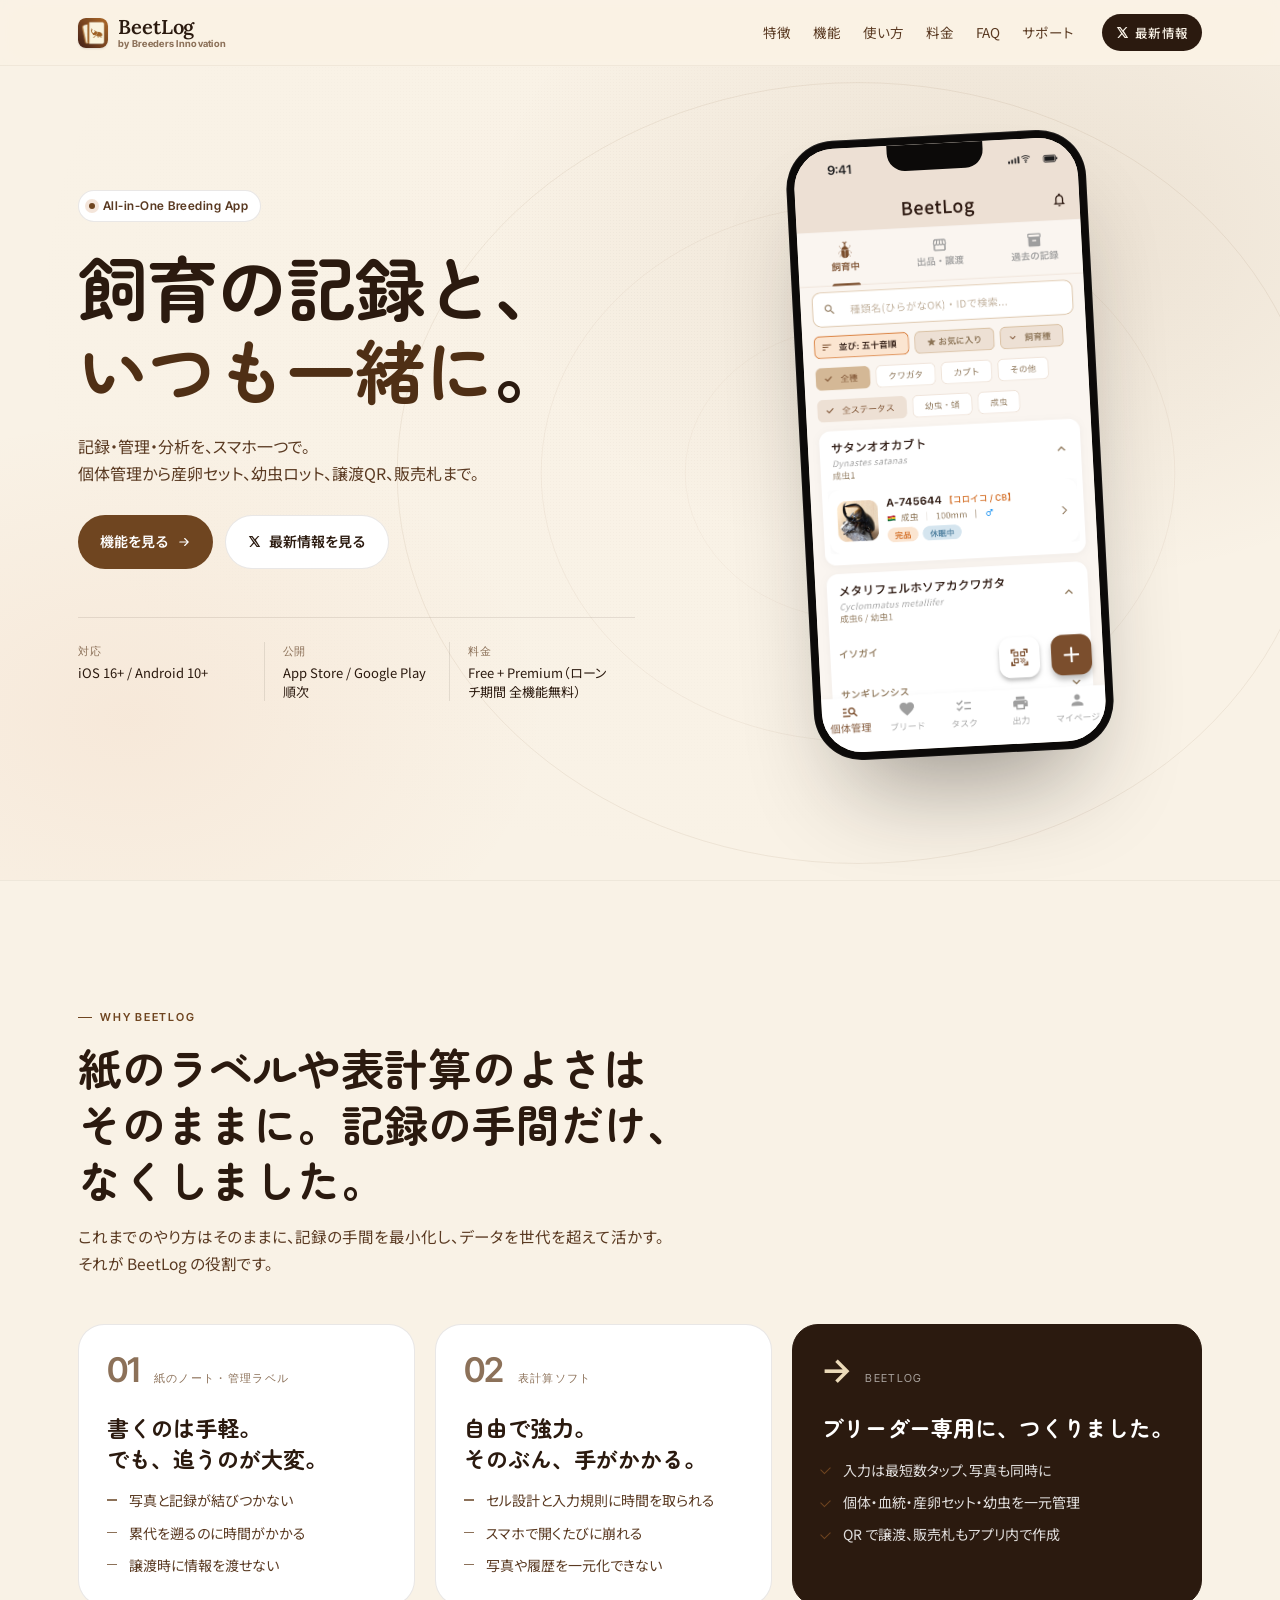
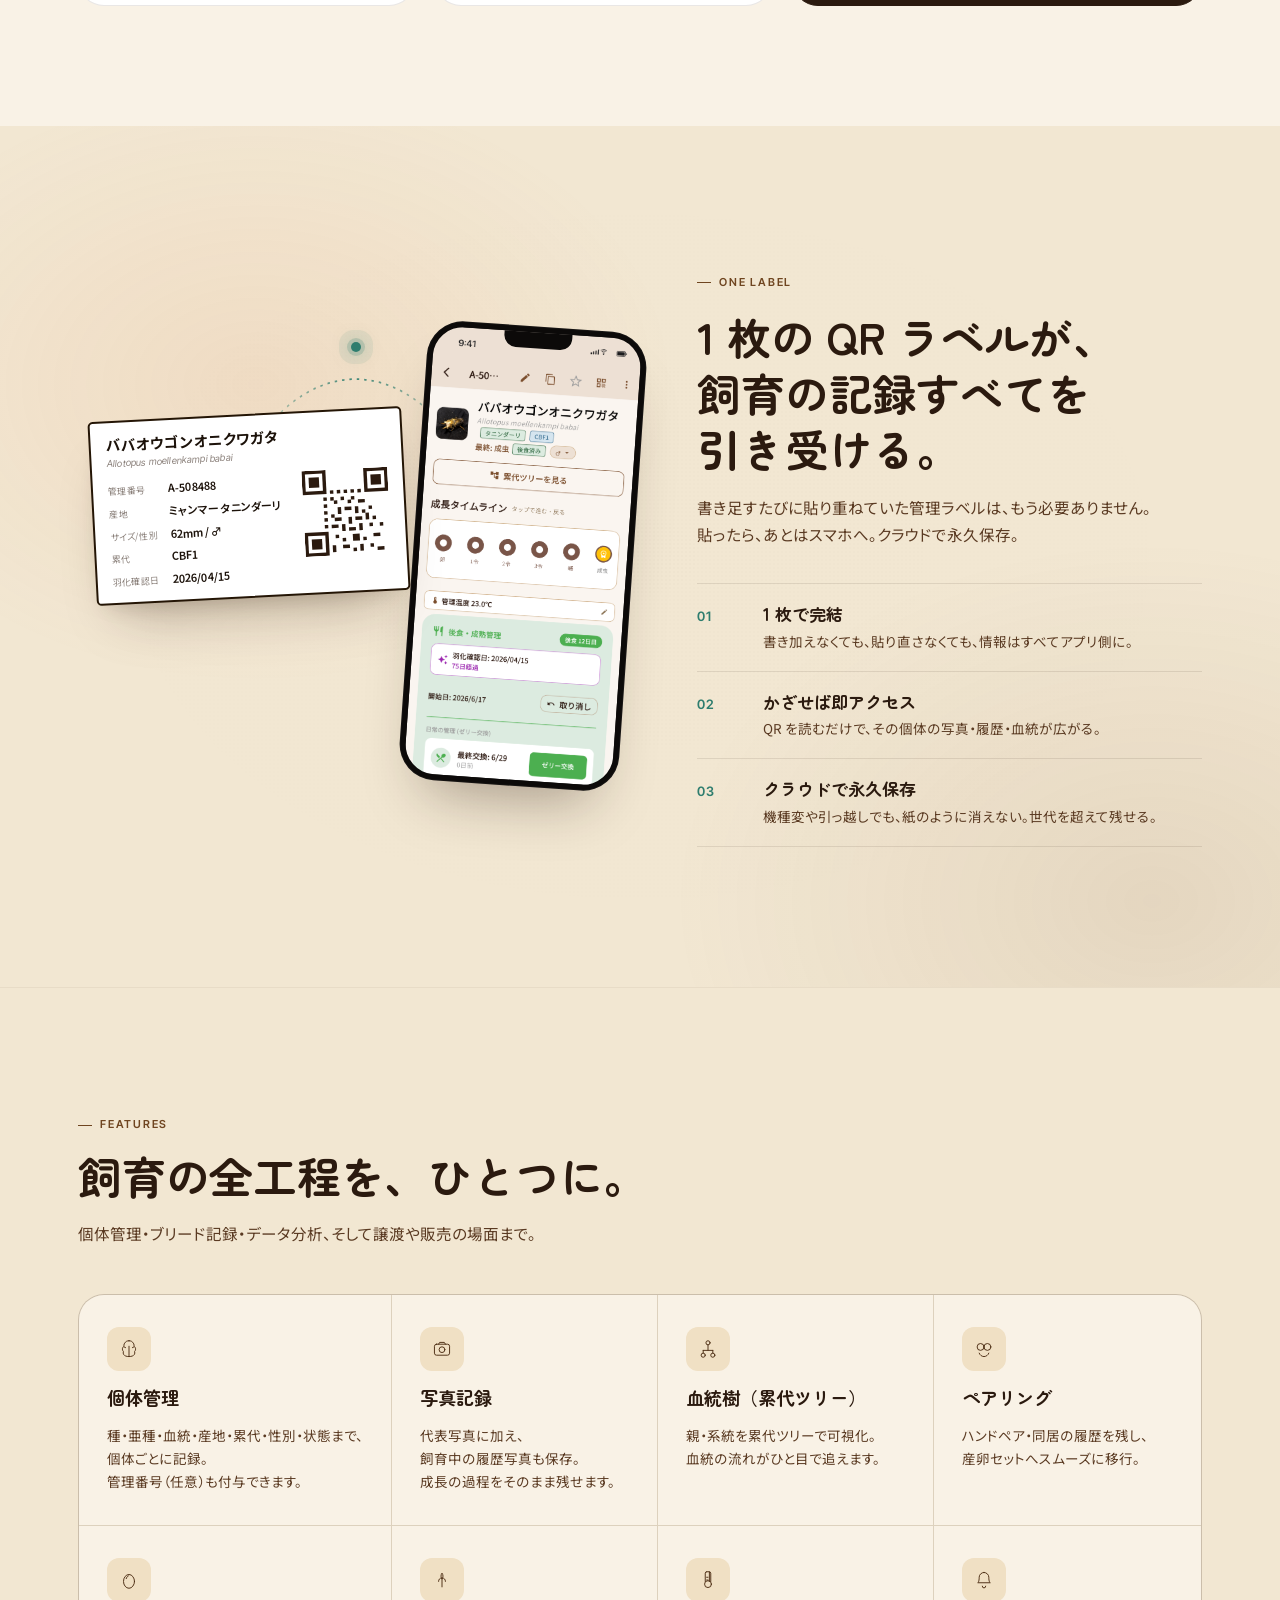
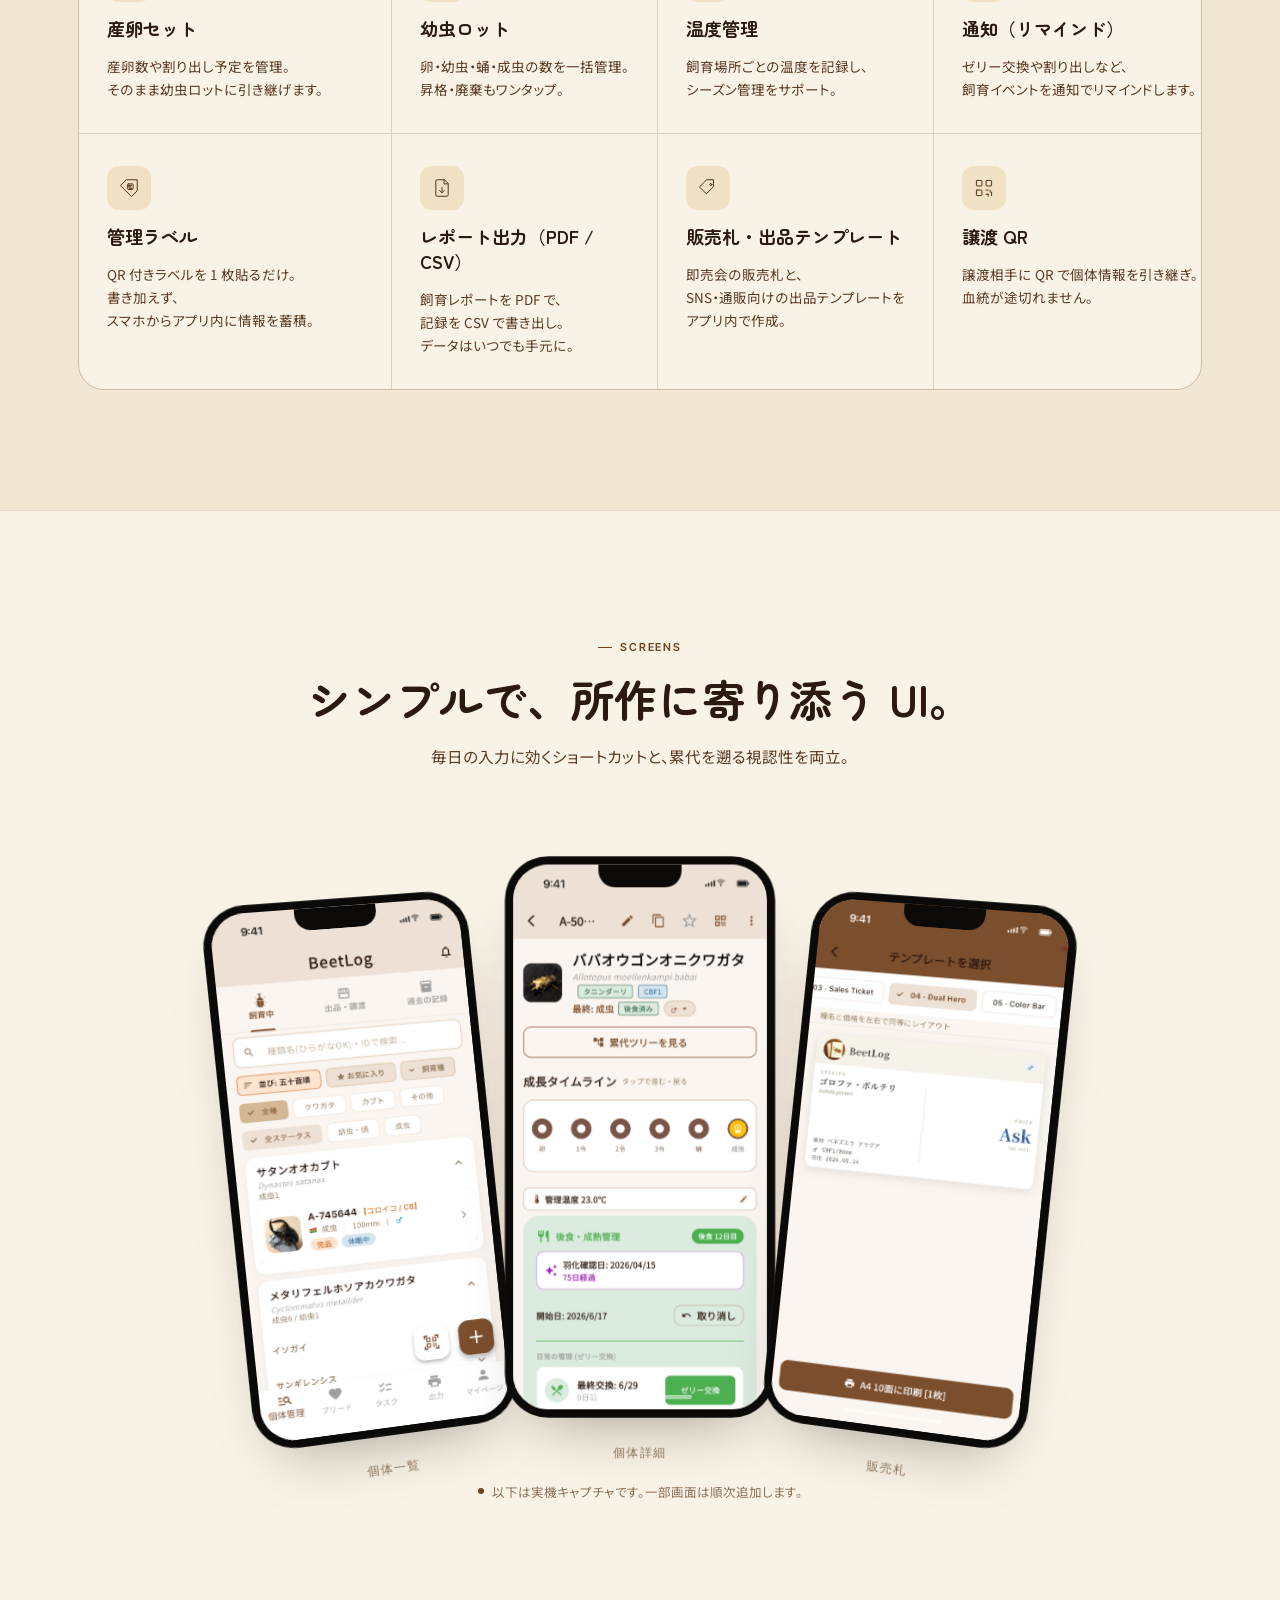
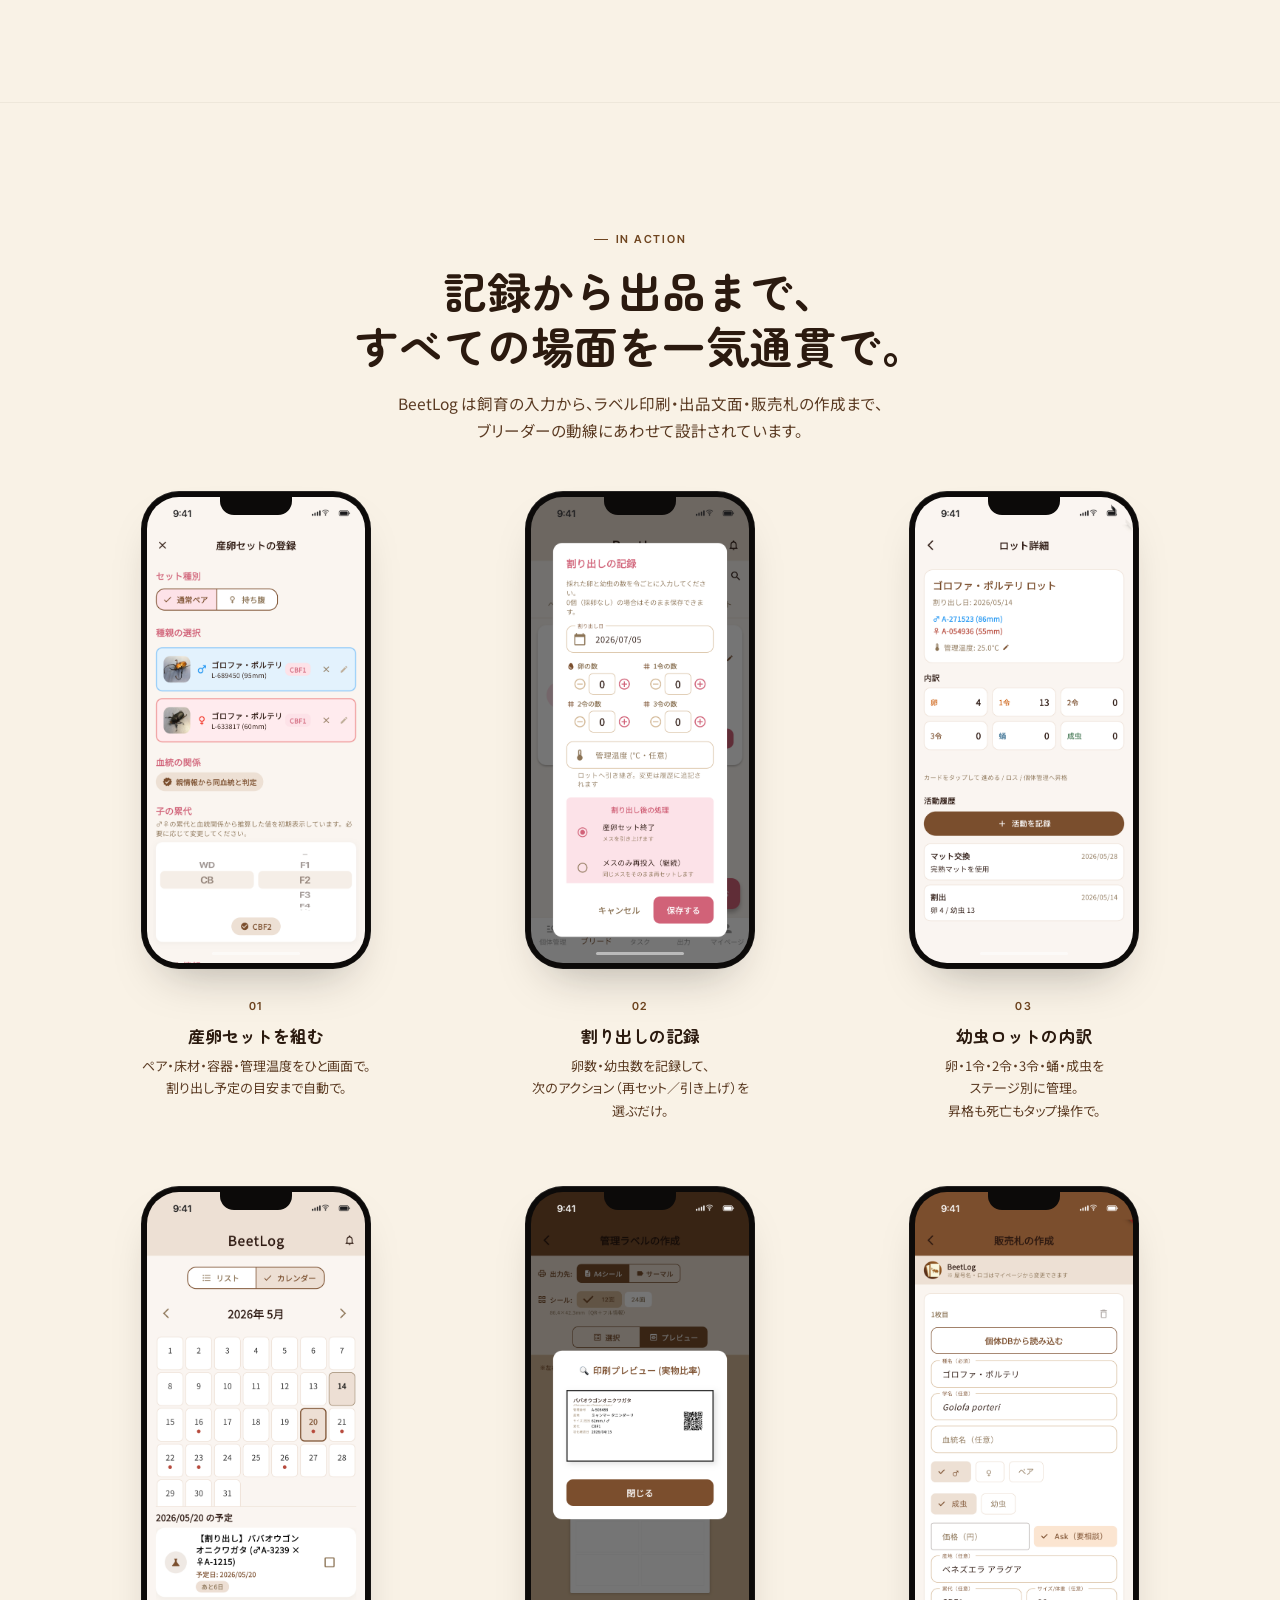
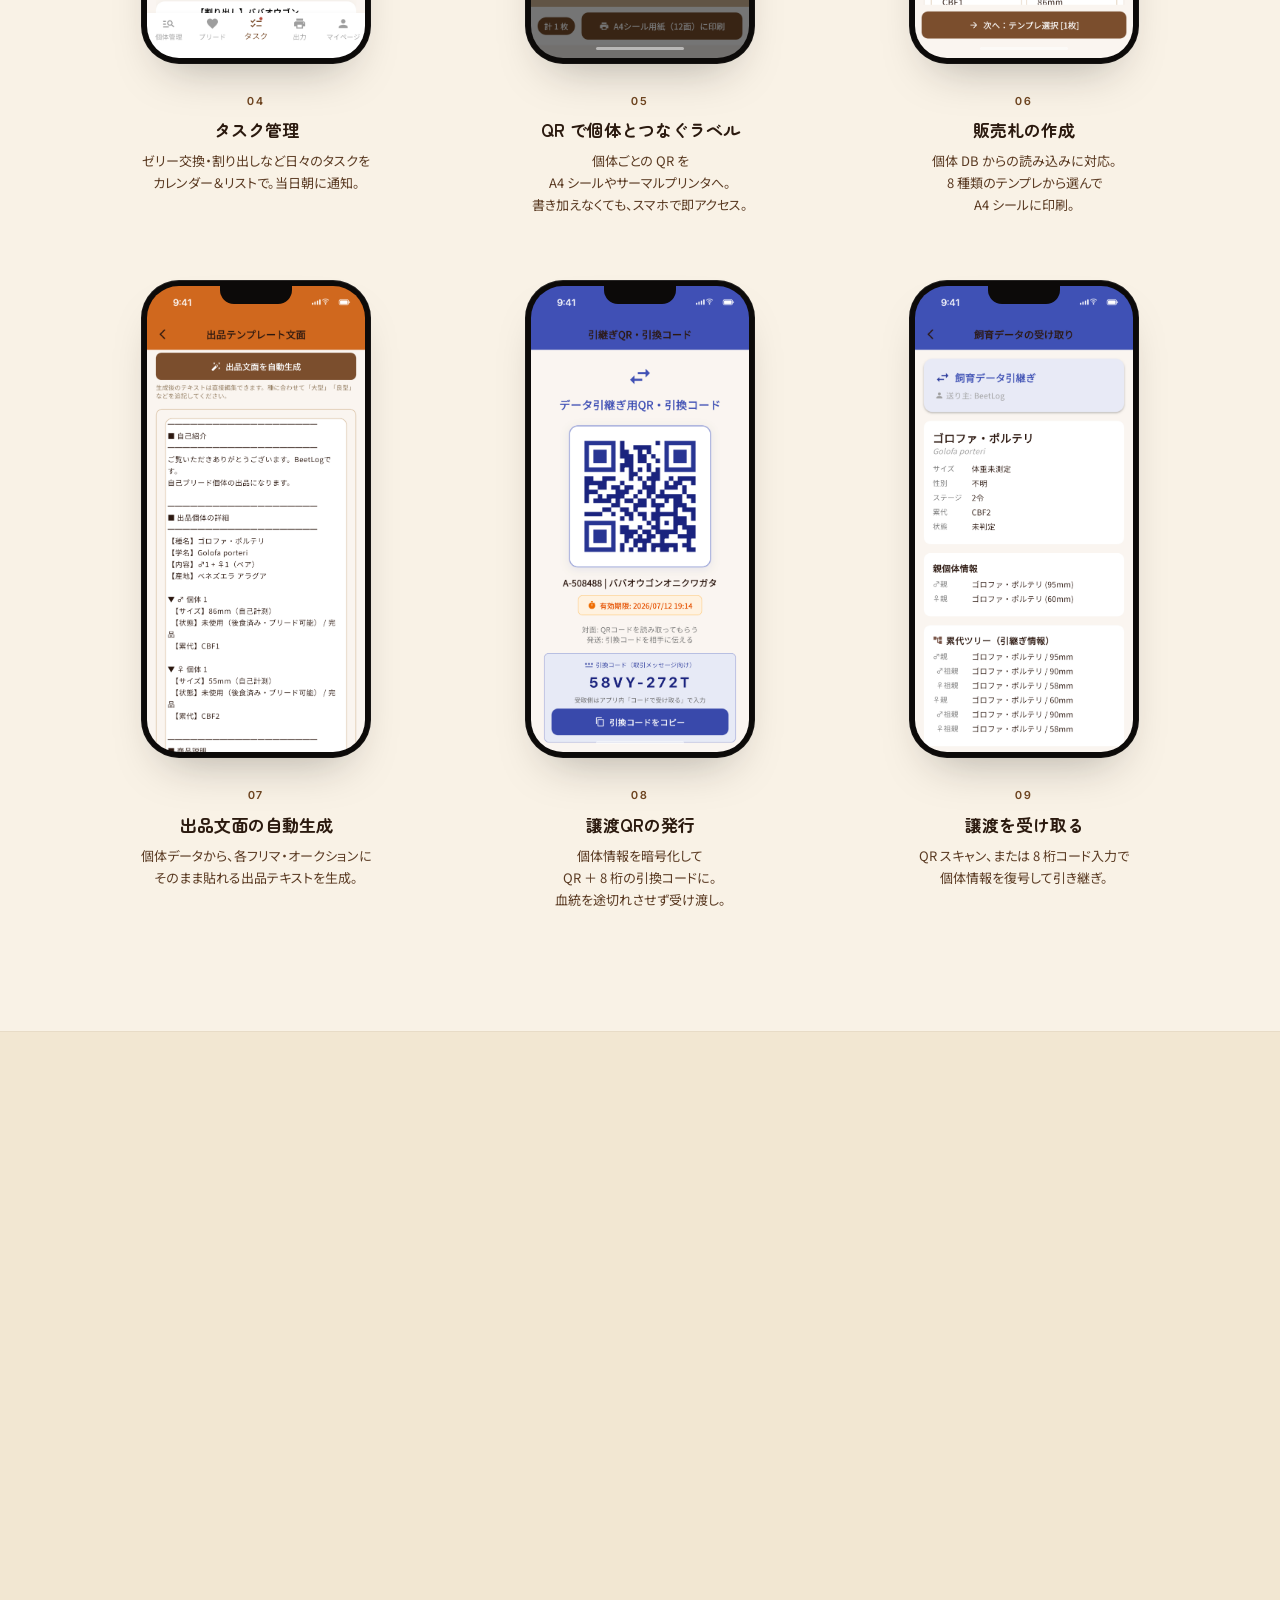
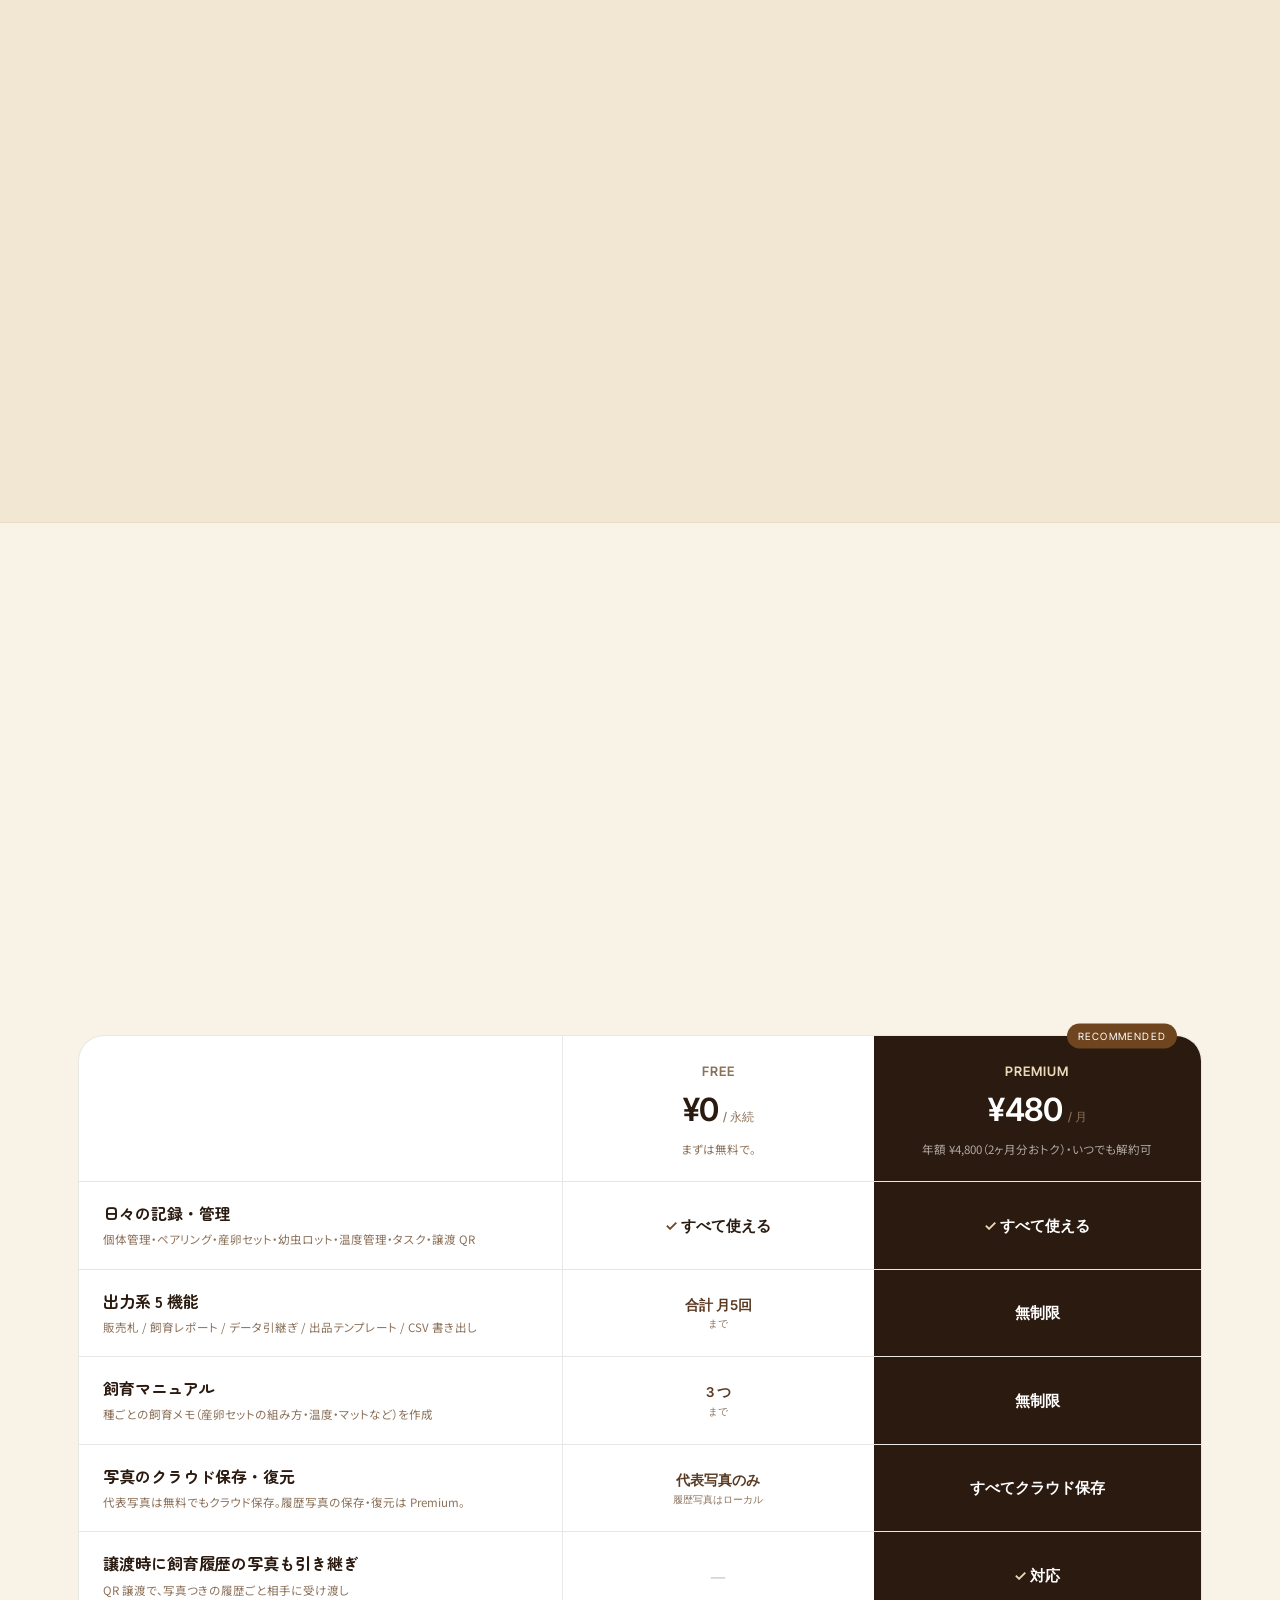
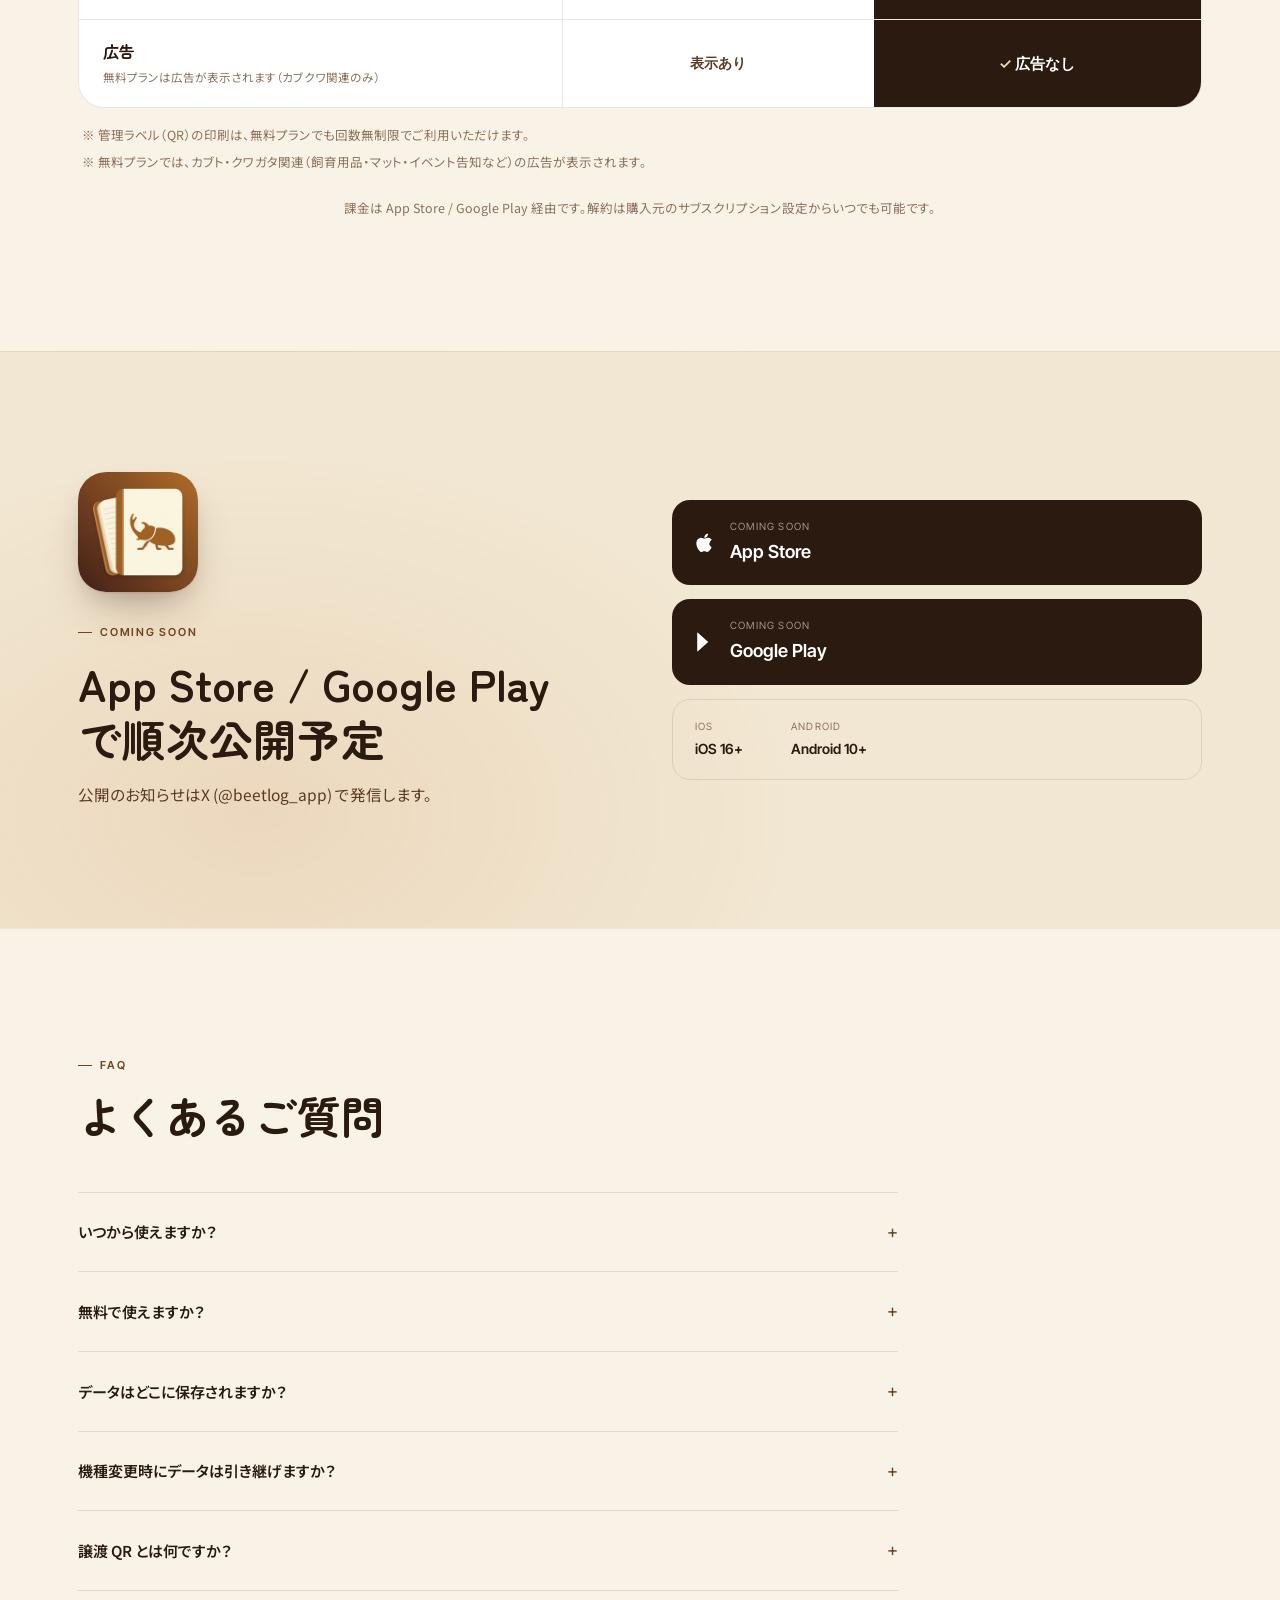
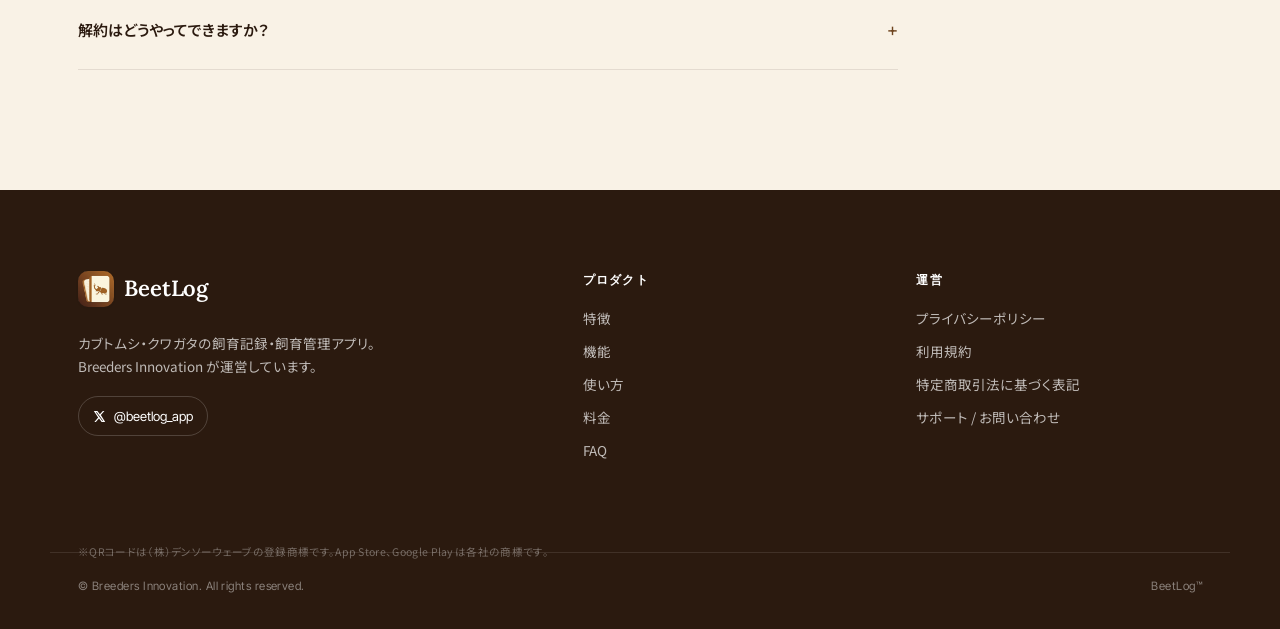
==== index.html @ 6fe88d31 "SEO対策ver" ====
<!doctype html>
<html lang="ja">
<head>
<meta charset="utf-8" />
<meta name="viewport" content="width=device-width,initial-scale=1" />
<title>カブトムシ・クワガタの飼育記録・飼育管理アプリ | BeetLog（ビートログ）</title>
<meta name="description" content="カブトムシ・クワガタの飼育記録・飼育管理はBeetLog（ビートログ）。個体・血統（累代）管理、産卵セット、幼虫ロット、温度記録から、管理ラベル印刷・販売札・譲渡QRまでスマホひとつで完結する、ブリーダーのための無料アプリです。" />
<link rel="canonical" href="https://beetlog.app/" />
<link rel="icon" type="image/png" sizes="32x32" href="assets/favicon-32.png" />
<link rel="icon" type="image/png" sizes="192x192" href="assets/favicon-192.png" />
<link rel="apple-touch-icon" href="assets/apple-touch-icon.png" />
<meta property="og:type" content="website" />
<meta property="og:site_name" content="BeetLog" />
<meta property="og:locale" content="ja_JP" />
<meta property="og:title" content="BeetLog — カブトムシ・クワガタの飼育記録・飼育管理アプリ" />
<meta property="og:description" content="個体・血統管理、産卵セット、幼虫ロット、温度記録から販売札・譲渡QRまで。ブリーダーのための飼育記録アプリ。" />
<meta property="og:url" content="https://beetlog.app/" />
<meta property="og:image" content="https://beetlog.app/assets/og.png" />
<meta property="og:image:width" content="1200" />
<meta property="og:image:height" content="630" />
<meta name="twitter:card" content="summary_large_image" />
<meta name="twitter:site" content="@beetlog_app" />
<meta name="twitter:image" content="https://beetlog.app/assets/og.png" />
<link rel="preconnect" href="https://fonts.googleapis.com" />
<link rel="preconnect" href="https://fonts.gstatic.com" crossorigin />
<link href="https://fonts.googleapis.com/css2?family=Noto+Sans+JP:wght@400;500;700&family=Zen+Maru+Gothic:wght@500;700;900&family=Shippori+Mincho+B1:wght@600;700&family=Lora:wght@500;600;700&family=Inter+Tight:wght@500;600;700&display=swap" rel="stylesheet" />
<link rel="stylesheet" href="style.css" />
<script type="application/ld+json">
{
  "@context": "https://schema.org",
  "@graph": [
    {
      "@type": "MobileApplication",
      "name": "BeetLog",
      "alternateName": "ビートログ",
      "url": "https://beetlog.app/",
      "image": "https://beetlog.app/assets/og.png",
      "description": "カブトムシ・クワガタの飼育記録・飼育管理アプリ。個体・血統（累代）管理、産卵セット、幼虫ロット、温度記録、管理ラベル、販売札、譲渡QRに対応。",
      "applicationCategory": "LifestyleApplication",
      "operatingSystem": "iOS 16 以上 / Android 10 以上",
      "inLanguage": "ja",
      "offers": { "@type": "Offer", "price": "0", "priceCurrency": "JPY" },
      "author": {
        "@type": "Organization",
        "name": "Breeders Innovation",
        "url": "https://beetlog.app/",
        "sameAs": ["https://x.com/beetlog_app"]
      }
    },
    {
      "@type": "WebSite",
      "name": "BeetLog",
      "alternateName": "ビートログ",
      "url": "https://beetlog.app/",
      "inLanguage": "ja"
    },
    {
      "@type": "FAQPage",
      "mainEntity": [
        {
          "@type": "Question",
          "name": "いつから使えますか？",
          "acceptedAnswer": { "@type": "Answer", "text": "App Store / Google Play で順次公開予定です。公開のお知らせは X (@beetlog_app) で発信します。" }
        },
        {
          "@type": "Question",
          "name": "無料で使えますか？",
          "acceptedAnswer": { "@type": "Answer", "text": "はい。個体管理・産卵セット・幼虫ロット・温度管理・タスク・譲渡QRなど、日々の飼育記録と管理は無料プランですべてお使いいただけます。Premiumでは出力系機能の回数制限解放、履歴写真のクラウド保存、広告なしなどが加わります。" }
        },
        {
          "@type": "Question",
          "name": "データはどこに保存されますか？",
          "acceptedAnswer": { "@type": "Answer", "text": "飼育データはクラウド（Google Cloud / Firebase）に安全に保存されます。" }
        },
        {
          "@type": "Question",
          "name": "機種変更時にデータは引き継げますか？",
          "acceptedAnswer": { "@type": "Answer", "text": "アカウントでログインすることで、新しい端末でも同じデータをそのままご利用いただけます。" }
        },
        {
          "@type": "Question",
          "name": "譲渡QRとは何ですか？",
          "acceptedAnswer": { "@type": "Answer", "text": "個体情報（種・血統・産地・累代など）をQRコードで他のユーザーへ引き継げる機能です。譲渡や販売のたびに血統情報が途切れず、ブリーダー同士でデータをスムーズに共有できます。" }
        },
        {
          "@type": "Question",
          "name": "解約はどうやってできますか？",
          "acceptedAnswer": { "@type": "Answer", "text": "iOSは「設定」→「Apple ID」→「サブスクリプション」、Androidは「Google Play ストア」→「アカウント」→「定期購入」からいつでも解約できます。" }
        }
      ]
    }
  ]
}
</script>
</head>
<body>

<!-- ========== NAV ========== -->
<header class="nav">
  <div class="nav-inner">
    <a class="brand" href="#top" aria-label="BeetLog">
      <img class="brand-mark brand-mark--img" src="assets/app-icon.png" alt="" width="30" height="30" />
      <span class="brand-text">
        <span class="brand-name">BeetLog</span>
        <span class="brand-by">by Breeders Innovation</span>
      </span>
    </a>
    <nav class="nav-links">
      <a href="#why">特徴</a>
      <a href="#features">機能</a>
      <a href="#how">使い方</a>
      <a href="#pricing">料金</a>
      <a href="#faq">FAQ</a>
      <a href="support.html">サポート</a>
    </nav>
    <a class="nav-cta" href="https://x.com/beetlog_app" target="_blank" rel="noopener">
      <svg viewBox="0 0 24 24" width="13" height="13" aria-hidden="true"><path fill="currentColor" d="M18.244 2H21l-6.52 7.45L22.5 22H16l-4.95-6.475L5.3 22H2.5l7-8L1.5 2h6.65l4.5 5.94L18.244 2Zm-1.14 18h1.65L7.05 4H5.3l11.804 16Z"/></svg>
      最新情報
    </a>
  </div>
</header>

<!-- ========== HERO ========== -->
<section id="top" class="hero">
  <div class="hero-bg" aria-hidden="true">
    <div class="hero-grain"></div>
    <svg class="hero-orbit" viewBox="0 0 800 800" preserveAspectRatio="none">
      <circle cx="400" cy="400" r="320" fill="none" stroke="currentColor" stroke-width="0.5" opacity=".18"/>
      <circle cx="400" cy="400" r="220" fill="none" stroke="currentColor" stroke-width="0.5" opacity=".12"/>
      <circle cx="400" cy="400" r="120" fill="none" stroke="currentColor" stroke-width="0.5" opacity=".08"/>
    </svg>
  </div>

  <div class="hero-grid">
    <div class="hero-copy">
      <div class="eyebrow">
        <span class="eyebrow-dot"></span>
        All-in-One Breeding App
      </div>
      <h1 class="hero-title">
        飼育の記録と、<em>いつも一緒に</em>。
      </h1>
      <p class="hero-lede">
        <span style="white-space:nowrap">記録・管理・分析を、スマホ一つで。</span><br/>
        <span style="white-space:nowrap">個体管理から産卵セット、</span><span style="white-space:nowrap">幼虫ロット、譲渡QR、販売札まで。</span>
      </p>
      <div class="hero-cta">
        <a class="btn btn-primary" href="#features">
          機能を見る
          <svg viewBox="0 0 20 20" width="14" height="14"><path fill="none" stroke="currentColor" stroke-width="1.6" stroke-linecap="round" d="M4 10h12M11 5l5 5-5 5"/></svg>
        </a>
        <a class="btn btn-ghost" href="https://x.com/beetlog_app" target="_blank" rel="noopener">
          <svg viewBox="0 0 24 24" width="13" height="13"><path fill="currentColor" d="M18.244 2H21l-6.52 7.45L22.5 22H16l-4.95-6.475L5.3 22H2.5l7-8L1.5 2h6.65l4.5 5.94L18.244 2Zm-1.14 18h1.65L7.05 4H5.3l11.804 16Z"/></svg>
          最新情報を見る
        </a>
      </div>
      <div class="hero-meta">
        <div class="meta-cell">
          <div class="meta-k">対応</div>
          <div class="meta-v">iOS 16+ / Android 10+</div>
        </div>
        <div class="meta-cell">
          <div class="meta-k">公開</div>
          <div class="meta-v">App Store / Google Play 順次</div>
        </div>
        <div class="meta-cell">
          <div class="meta-k">料金</div>
          <div class="meta-v">Free + Premium（ローンチ期間 全機能無料）</div>
        </div>
      </div>
    </div>

    <div class="hero-stage">
      <div class="hero-phone" data-phone="home">
        <!-- mock injected by script -->
      </div>
    </div>
  </div>
</section>

<!-- ========== WHY ========== -->
<section id="why" class="why">
  <div class="container">
    <div class="section-head">
      <div class="kicker">Why BeetLog</div>
      <h2 class="section-title">紙のラベルや表計算のよさは<br/><span style="white-space:nowrap">そのままに。</span><span style="white-space:nowrap">記録の手間だけ、</span><span style="white-space:nowrap">なくしました。</span></h2>
      <p class="section-lede"><span style="white-space:nowrap">これまでのやり方はそのままに、</span><span style="white-space:nowrap">記録の手間を最小化し、</span><span style="white-space:nowrap">データを世代を超えて活かす。</span><span style="white-space:nowrap">それが BeetLog の役割です。</span></p>
    </div>

    <div class="why-grid">
      <article class="why-card">
        <div class="why-head">
          <div class="why-num">01</div>
          <div class="why-label">紙のノート・管理ラベル</div>
        </div>
        <h3><span style="white-space:nowrap">書くのは手軽。</span><span style="white-space:nowrap">でも、追うのが大変。</span></h3>
        <ul class="why-list why-list--neg">
          <li>写真と記録が結びつかない</li>
          <li>累代を遡るのに時間がかかる</li>
          <li>譲渡時に情報を渡せない</li>
        </ul>
      </article>

      <article class="why-card">
        <div class="why-head">
          <div class="why-num">02</div>
          <div class="why-label">表計算ソフト</div>
        </div>
        <h3><span style="white-space:nowrap">自由で強力。</span><span style="white-space:nowrap">そのぶん、手がかかる。</span></h3>
        <ul class="why-list why-list--neg">
          <li>セル設計と入力規則に時間を取られる</li>
          <li>スマホで開くたびに崩れる</li>
          <li>写真や履歴を一元化できない</li>
        </ul>
      </article>

      <article class="why-card why-card--solo">
        <div class="why-head">
          <div class="why-num">→</div>
          <div class="why-label">BeetLog</div>
        </div>
        <h3><span style="white-space:nowrap">ブリーダー専用に、つくりました。</span></h3>
        <ul class="why-list why-list--pos">
          <li>入力は最短数タップ、写真も同時に</li>
          <li>個体・血統・産卵セット・幼虫を一元管理</li>
          <li>QR で譲渡、販売札もアプリ内で作成</li>
        </ul>
      </article>
    </div>
  </div>
</section>

<!-- ========== SPOTLIGHT: QR LABEL ========== -->
<section id="label-spotlight" class="spotlight">
  <div class="spotlight-bg" aria-hidden="true"></div>
  <div class="container spotlight-inner">
    <div class="spotlight-stage" aria-hidden="true">
      <!-- printed QR management label -->
      <div class="qr-tag">
        <div class="qr-tag-head">
          <div class="qt-sp">ババオウゴンオニクワガタ</div>
          <div class="qt-sci">Allotopus moellenkampi babai</div>
        </div>
        <div class="qr-tag-main">
          <dl class="qt-rows">
            <div class="qt-row"><dt>管理番号</dt><dd>A-508488</dd></div>
            <div class="qt-row"><dt>産地</dt><dd>ミャンマー タニンダーリ</dd></div>
            <div class="qt-row"><dt>サイズ/性別</dt><dd>62mm / ♂</dd></div>
            <div class="qt-row"><dt>累代</dt><dd>CBF1</dd></div>
            <div class="qt-row"><dt>羽化確認日</dt><dd>2026/04/15</dd></div>
          </dl>
          <div class="qr-tag-qr">
            <svg viewBox="0 0 25 25" preserveAspectRatio="none">
                <rect width="25" height="25" fill="#fff"/>
                <g fill="#2B1A0F">
                  <rect x="0" y="0" width="7" height="7"/><rect x="1" y="1" width="5" height="5" fill="#fff"/><rect x="2" y="2" width="3" height="3"/>
                  <rect x="18" y="0" width="7" height="7"/><rect x="19" y="1" width="5" height="5" fill="#fff"/><rect x="20" y="2" width="3" height="3"/>
                  <rect x="0" y="18" width="7" height="7"/><rect x="1" y="19" width="5" height="5" fill="#fff"/><rect x="2" y="20" width="3" height="3"/>
                  <rect x="8" y="6" width="1" height="1"/><rect x="10" y="6" width="1" height="1"/><rect x="12" y="6" width="1" height="1"/><rect x="14" y="6" width="1" height="1"/><rect x="16" y="6" width="1" height="1"/>
                  <rect x="6" y="8" width="1" height="1"/><rect x="6" y="10" width="1" height="1"/><rect x="6" y="12" width="1" height="1"/><rect x="6" y="14" width="1" height="1"/><rect x="6" y="16" width="1" height="1"/>
                  <rect x="8" y="8" width="1" height="1"/><rect x="9" y="9" width="1" height="1"/><rect x="11" y="8" width="1" height="1"/><rect x="13" y="9" width="1" height="1"/><rect x="14" y="8" width="1" height="1"/><rect x="16" y="9" width="2" height="1"/>
                  <rect x="10" y="11" width="1" height="2"/><rect x="12" y="11" width="2" height="1"/><rect x="15" y="11" width="1" height="2"/><rect x="17" y="12" width="1" height="1"/><rect x="19" y="11" width="1" height="1"/>
                  <rect x="8" y="13" width="1" height="1"/><rect x="9" y="14" width="2" height="1"/><rect x="13" y="14" width="1" height="2"/><rect x="15" y="14" width="2" height="1"/><rect x="18" y="13" width="1" height="2"/><rect x="20" y="14" width="1" height="1"/>
                  <rect x="8" y="16" width="2" height="1"/><rect x="11" y="16" width="1" height="2"/><rect x="13" y="17" width="2" height="1"/><rect x="16" y="16" width="1" height="2"/><rect x="19" y="16" width="1" height="1"/><rect x="22" y="16" width="1" height="1"/>
                  <rect x="9" y="19" width="1" height="1"/><rect x="11" y="20" width="1" height="1"/><rect x="14" y="19" width="2" height="2"/><rect x="17" y="20" width="1" height="1"/><rect x="20" y="19" width="2" height="1"/>
                  <rect x="8" y="22" width="1" height="2"/><rect x="11" y="22" width="2" height="1"/><rect x="14" y="23" width="1" height="1"/><rect x="16" y="22" width="1" height="2"/><rect x="19" y="22" width="1" height="1"/><rect x="21" y="23" width="2" height="1"/>
                </g>
              </svg>
          </div>
        </div>
      </div>

      <!-- scan beam -->
      <div class="scan-arc">
        <svg viewBox="0 0 360 240" preserveAspectRatio="none">
          <defs>
            <linearGradient id="arcGrad" x1="0" x2="1" y1="0" y2="0">
              <stop offset="0" stop-color="#2E7D6E" stop-opacity="0"/>
              <stop offset=".5" stop-color="#2E7D6E" stop-opacity=".9"/>
              <stop offset="1" stop-color="#2E7D6E" stop-opacity="0"/>
            </linearGradient>
          </defs>
          <path d="M 20 180 C 100 30, 260 30, 340 180" fill="none" stroke="url(#arcGrad)" stroke-width="1.6" stroke-dasharray="3 6"/>
        </svg>
        <div class="scan-pulse"></div>
      </div>

      <!-- phone with detail -->
      <div class="spot-phone">
        <img src="assets/screens/individual-detail.png" alt="" loading="lazy" />
      </div>
    </div>

    <div class="spotlight-copy">
      <div class="kicker">One Label</div>
      <h2 class="section-title">1 枚の QR ラベルが、<br/>飼育の記録すべてを<br/>引き受ける。</h2>
      <p class="section-lede">
        書き足すたびに貼り重ねていた管理ラベルは、もう必要ありません。<br/>
        貼ったら、あとはスマホへ。クラウドで永久保存。
      </p>

      <ul class="spot-list">
        <li>
          <div class="sl-num">01</div>
          <div class="sl-body">
            <strong>1 枚で完結</strong>
            <span>書き加えなくても、貼り直さなくても、情報はすべてアプリ側に。</span>
          </div>
        </li>
        <li>
          <div class="sl-num">02</div>
          <div class="sl-body">
            <strong>かざせば即アクセス</strong>
            <span>QR を読むだけで、その個体の写真・履歴・血統が広がる。</span>
          </div>
        </li>
        <li>
          <div class="sl-num">03</div>
          <div class="sl-body">
            <strong>クラウドで永久保存</strong>
            <span>機種変や引っ越しでも、紙のように消えない。世代を超えて残せる。</span>
          </div>
        </li>
      </ul>
    </div>
  </div>
</section>

<!-- ========== FEATURES ========== -->
<section id="features" class="features">
  <div class="container">
    <div class="section-head">
      <div class="kicker">Features</div>
      <h2 class="section-title">飼育の全工程を、ひとつに。</h2>
      <p class="section-lede"><span style="white-space:nowrap">個体管理・ブリード記録・データ分析、</span><span style="white-space:nowrap">そして譲渡や販売の場面まで。</span></p>
    </div>

    <div class="feat-grid">
      <article class="feat">
        <div class="feat-ic">
          <svg viewBox="0 0 32 32" width="22" height="22" fill="none" stroke="currentColor" stroke-width="1.4" stroke-linecap="round" stroke-linejoin="round">
            <path d="M16 4c-3 0-5 1.2-5.8 3-1 .8-1.6 2.1-1.6 3.6 0 .5.1 1 .2 1.4-1.5.9-2.4 2.4-2.4 4.2 0 1.4.6 2.6 1.5 3.5-.6 1.4-.5 3 .3 4.3 1.4 2 4.1 3 7.8 3s6.4-1 7.8-3c.8-1.3.9-2.9.3-4.3.9-.9 1.5-2.1 1.5-3.5 0-1.8-.9-3.3-2.4-4.2.1-.4.2-.9.2-1.4 0-1.5-.6-2.8-1.6-3.6C21 5.2 19 4 16 4Z"/>
            <path d="M16 12v14M11 14l-2-1M21 14l2-1"/>
          </svg>
        </div>
        <h3>個体管理</h3>
        <p><span style="white-space:nowrap">種・亜種・血統・産地・累代・性別・状態まで、</span><span style="white-space:nowrap">個体ごとに記録。</span><span style="white-space:nowrap">管理番号（任意）も付与できます。</span></p>
      </article>

      <article class="feat">
        <div class="feat-ic">
          <svg viewBox="0 0 32 32" width="22" height="22" fill="none" stroke="currentColor" stroke-width="1.4" stroke-linecap="round" stroke-linejoin="round">
            <rect x="5" y="9" width="22" height="16" rx="3"/>
            <circle cx="16" cy="17" r="4.2"/>
            <path d="M11 9l1.6-2.6h6.8L21 9"/>
          </svg>
        </div>
        <h3>写真記録</h3>
        <p><span style="white-space:nowrap">代表写真に加え、</span><span style="white-space:nowrap">飼育中の履歴写真も保存。</span><span style="white-space:nowrap">成長の過程をそのまま残せます。</span></p>
      </article>

      <article class="feat">
        <div class="feat-ic">
          <svg viewBox="0 0 32 32" width="22" height="22" fill="none" stroke="currentColor" stroke-width="1.4" stroke-linecap="round" stroke-linejoin="round">
            <circle cx="16" cy="7" r="3"/>
            <circle cx="9" cy="25" r="3"/>
            <circle cx="23" cy="25" r="3"/>
            <path d="M16 10v8M9 18h14M9 18v4M23 18v4"/>
          </svg>
        </div>
        <h3>血統樹（累代ツリー）</h3>
        <p><span style="white-space:nowrap">親・系統を累代ツリーで可視化。</span><span style="white-space:nowrap">血統の流れがひと目で追えます。</span></p>
      </article>

      <article class="feat">
        <div class="feat-ic">
          <svg viewBox="0 0 32 32" width="22" height="22" fill="none" stroke="currentColor" stroke-width="1.4" stroke-linecap="round" stroke-linejoin="round">
            <circle cx="11" cy="13" r="5"/><circle cx="21" cy="13" r="5"/>
            <path d="M9 22c1 3 4 5 7 5s6-2 7-5"/>
          </svg>
        </div>
        <h3>ペアリング</h3>
        <p><span style="white-space:nowrap">ハンドペア・同居の履歴を残し、</span><span style="white-space:nowrap">産卵セットへスムーズに移行。</span></p>
      </article>

      <article class="feat">
        <div class="feat-ic">
          <svg viewBox="0 0 32 32" width="22" height="22" fill="none" stroke="currentColor" stroke-width="1.4" stroke-linecap="round" stroke-linejoin="round">
            <ellipse cx="16" cy="18" rx="8" ry="10"/>
            <path d="M12 14c.5-2 1.5-3.5 3-4"/>
          </svg>
        </div>
        <h3>産卵セット</h3>
        <p><span style="white-space:nowrap">産卵数や割り出し予定を管理。</span><span style="white-space:nowrap">そのまま幼虫ロットに引き継げます。</span></p>
      </article>

      <article class="feat">
        <div class="feat-ic">
          <svg viewBox="0 0 32 32" width="22" height="22" fill="none" stroke="currentColor" stroke-width="1.4" stroke-linecap="round" stroke-linejoin="round">
            <path d="M16 26V14M11 18c0-3 2-5 5-5 3 0 5 2 5 5"/>
            <path d="M16 14c-2-2-2-5 0-8 2 3 2 6 0 8Z"/>
          </svg>
        </div>
        <h3>幼虫ロット</h3>
        <p><span style="white-space:nowrap">卵・幼虫・蛹・成虫の数を一括管理。</span><span style="white-space:nowrap">昇格・廃棄もワンタップ。</span></p>
      </article>

      <article class="feat">
        <div class="feat-ic">
          <svg viewBox="0 0 32 32" width="22" height="22" fill="none" stroke="currentColor" stroke-width="1.4" stroke-linecap="round" stroke-linejoin="round">
            <path d="M14 4h4v14M14 4a2 2 0 0 0-2 2v12M18 4a2 2 0 0 1 2 2v12"/>
            <circle cx="16" cy="22" r="5"/>
            <path d="M16 12h-2M16 16h-2"/>
          </svg>
        </div>
        <h3>温度管理</h3>
        <p><span style="white-space:nowrap">飼育場所ごとの温度を記録し、</span><span style="white-space:nowrap">シーズン管理をサポート。</span></p>
      </article>

      <article class="feat">
        <div class="feat-ic">
          <svg viewBox="0 0 32 32" width="22" height="22" fill="none" stroke="currentColor" stroke-width="1.4" stroke-linecap="round" stroke-linejoin="round">
            <path d="M16 5a7 7 0 0 0-7 7c0 7-2 8-2 8h18s-2-1-2-8a7 7 0 0 0-7-7Z"/>
            <path d="M13.5 25a2.5 2.5 0 0 0 5 0"/>
          </svg>
        </div>
        <h3>通知（リマインド）</h3>
        <p><span style="white-space:nowrap">ゼリー交換や割り出しなど、</span><span style="white-space:nowrap">飼育イベントを通知でリマインドします。</span></p>
      </article>

      <article class="feat">
        <div class="feat-ic">
          <svg viewBox="0 0 32 32" width="22" height="22" fill="none" stroke="currentColor" stroke-width="1.4" stroke-linecap="round" stroke-linejoin="round">
            <path d="M4 12 12 4h16v16L20 28Z"/>
            <rect x="14" y="10" width="8" height="8" rx="1"/>
            <path d="M16 12h2v2h-2zM18 16h2v2h-2zM16 16h1M19 12h1"/>
          </svg>
        </div>
        <h3>管理ラベル</h3>
        <p><span style="white-space:nowrap">QR 付きラベルを 1 枚貼るだけ。</span><span style="white-space:nowrap">書き加えず、</span><span style="white-space:nowrap">スマホからアプリ内に情報を蓄積。</span></p>
      </article>

      <article class="feat">
        <div class="feat-ic">
          <svg viewBox="0 0 32 32" width="22" height="22" fill="none" stroke="currentColor" stroke-width="1.4" stroke-linecap="round" stroke-linejoin="round">
            <path d="M19 4H9a2 2 0 0 0-2 2v20a2 2 0 0 0 2 2h14a2 2 0 0 0 2-2V10Z"/>
            <path d="M19 4v6h6"/>
            <path d="M16 15v8M12.5 19.5 16 23l3.5-3.5"/>
          </svg>
        </div>
        <h3>レポート出力（PDF / CSV）</h3>
        <p><span style="white-space:nowrap">飼育レポートを PDF で、</span><span style="white-space:nowrap">記録を CSV で書き出し。</span><span style="white-space:nowrap">データはいつでも手元に。</span></p>
      </article>

      <article class="feat">
        <div class="feat-ic">
          <svg viewBox="0 0 32 32" width="22" height="22" fill="none" stroke="currentColor" stroke-width="1.4" stroke-linecap="round" stroke-linejoin="round">
            <path d="M4 14 14 4h10v10L14 24Z"/>
            <circle cx="20" cy="11" r="1.5"/>
          </svg>
        </div>
        <h3>販売札・出品テンプレート</h3>
        <p><span style="white-space:nowrap">即売会の販売札と、</span><span style="white-space:nowrap">SNS・通販向けの出品テンプレートを</span><span style="white-space:nowrap">アプリ内で作成。</span></p>
      </article>

      <article class="feat">
        <div class="feat-ic">
          <svg viewBox="0 0 32 32" width="22" height="22" fill="none" stroke="currentColor" stroke-width="1.4" stroke-linecap="round" stroke-linejoin="round">
            <rect x="5" y="5" width="8" height="8" rx="1"/>
            <rect x="19" y="5" width="8" height="8" rx="1"/>
            <rect x="5" y="19" width="8" height="8" rx="1"/>
            <path d="M19 19h3M25 19v3M22 25v3M27 22v5M19 25h3"/>
          </svg>
        </div>
        <h3>譲渡 QR</h3>
        <p><span style="white-space:nowrap">譲渡相手に QR で個体情報を引き継ぎ。</span><span style="white-space:nowrap">血統が途切れません。</span></p>
      </article>
    </div>
  </div>
</section>

<!-- ========== SCREENS ========== -->
<section id="screens" class="screens">
  <div class="container">
    <div class="section-head section-head--center">
      <div class="kicker">Screens</div>
      <h2 class="section-title">シンプルで、所作に寄り添う UI。</h2>
      <p class="section-lede">毎日の入力に効くショートカットと、累代を遡る視認性を両立。</p>
    </div>

    <div class="screens-stage">
      <div class="screens-rail">
        <div class="phone phone--tilt-l" data-phone="list">
          <div class="phone-cap">個体一覧</div>
        </div>
        <div class="phone phone--center" data-phone="detail">
          <div class="phone-cap">個体詳細</div>
        </div>
        <div class="phone phone--tilt-r" data-phone="tag">
          <div class="phone-cap">販売札</div>
        </div>
      </div>
      <div class="screens-note">
        <span class="note-dot"></span>
        以下は実機キャプチャです。一部画面は順次追加します。
      </div>
    </div>
  </div>
</section>

<!-- ========== GALLERY ========== -->
<section id="gallery" class="gallery">
  <div class="container">
    <div class="section-head section-head--center">
      <div class="kicker">In Action</div>
      <h2 class="section-title">記録から出品まで、<br/>すべての場面を一気通貫で。</h2>
      <p class="section-lede"><span style="white-space:nowrap">BeetLog は飼育の入力から、</span><span style="white-space:nowrap">ラベル印刷・出品文面・販売札の作成まで、</span><span style="white-space:nowrap">ブリーダーの動線にあわせて設計されています。</span></p>
    </div>

    <div class="gallery-grid">
      <figure class="g-item">
        <div class="mini-phone"><img src="assets/screens/breed-register.png" alt="産卵セット登録画面" loading="lazy" /></div>
        <figcaption class="g-cap">
          <div class="g-num">01</div>
          <h4>産卵セットを組む</h4>
          <p><span style="white-space:nowrap">ペア・床材・容器・管理温度を</span><span style="white-space:nowrap">ひと画面で。</span><span style="white-space:nowrap">割り出し予定の目安まで自動で。</span></p>
        </figcaption>
      </figure>

      <figure class="g-item">
        <div class="mini-phone"><img src="assets/screens/breed-harvest.png" alt="割り出し記録画面" loading="lazy" /></div>
        <figcaption class="g-cap">
          <div class="g-num">02</div>
          <h4>割り出しの記録</h4>
          <p><span style="white-space:nowrap">卵数・幼虫数を記録して、</span><span style="white-space:nowrap">次のアクション（再セット／引き上げ）を</span><span style="white-space:nowrap">選ぶだけ。</span></p>
        </figcaption>
      </figure>

      <figure class="g-item">
        <div class="mini-phone"><img src="assets/screens/lot-detail.png" alt="幼虫ロット詳細画面" loading="lazy" /></div>
        <figcaption class="g-cap">
          <div class="g-num">03</div>
          <h4>幼虫ロットの内訳</h4>
          <p><span style="white-space:nowrap">卵・1令・2令・3令・蛹・成虫を</span><span style="white-space:nowrap">ステージ別に管理。</span><span style="white-space:nowrap">昇格も死亡もタップ操作で。</span></p>
        </figcaption>
      </figure>

      <figure class="g-item">
        <div class="mini-phone"><img src="assets/screens/task-calendar.png" alt="タスク管理カレンダー" loading="lazy" /></div>
        <figcaption class="g-cap">
          <div class="g-num">04</div>
          <h4>タスク管理</h4>
          <p><span style="white-space:nowrap">ゼリー交換・割り出しなど</span><span style="white-space:nowrap">日々のタスクを</span><span style="white-space:nowrap">カレンダー＆リストで。</span><span style="white-space:nowrap">当日朝に通知。</span></p>
        </figcaption>
      </figure>

      <figure class="g-item">
        <div class="mini-phone"><img src="assets/screens/label-preview.png" alt="管理ラベル印刷プレビュー" loading="lazy" /></div>
        <figcaption class="g-cap">
          <div class="g-num">05</div>
          <h4>QR で個体とつなぐラベル</h4>
          <p><span style="white-space:nowrap">個体ごとの QR を</span><span style="white-space:nowrap">A4 シールやサーマルプリンタへ。</span><span style="white-space:nowrap">書き加えなくても、</span><span style="white-space:nowrap">スマホで即アクセス。</span></p>
        </figcaption>
      </figure>

      <figure class="g-item">
        <div class="mini-phone"><img src="assets/screens/tag-form.png" alt="販売札の作成画面" loading="lazy" /></div>
        <figcaption class="g-cap">
          <div class="g-num">06</div>
          <h4>販売札の作成</h4>
          <p><span style="white-space:nowrap">個体 DB からの読み込みに対応。</span><span style="white-space:nowrap">8 種類のテンプレから選んで</span><span style="white-space:nowrap">A4 シールに印刷。</span></p>
        </figcaption>
      </figure>

      <figure class="g-item">
        <div class="mini-phone"><img src="assets/screens/listing-template.png" alt="出品文面の自動生成" loading="lazy" /></div>
        <figcaption class="g-cap">
          <div class="g-num">07</div>
          <h4>出品文面の自動生成</h4>
          <p><span style="white-space:nowrap">個体データから、</span><span style="white-space:nowrap">各フリマ・オークションに</span><span style="white-space:nowrap">そのまま貼れる出品テキストを生成。</span></p>
        </figcaption>
      </figure>

      <figure class="g-item">
        <div class="mini-phone"><img src="assets/screens/transfer-send.png" alt="引継ぎQR・引換コードの発行画面" loading="lazy" /></div>
        <figcaption class="g-cap">
          <div class="g-num">08</div>
          <h4>譲渡QRの発行</h4>
          <p><span style="white-space:nowrap">個体情報を暗号化して</span><span style="white-space:nowrap">QR ＋ 8 桁の引換コードに。</span><span style="white-space:nowrap">血統を途切れさせず受け渡し。</span></p>
        </figcaption>
      </figure>

      <figure class="g-item">
        <div class="mini-phone"><img src="assets/screens/transfer-receive.png" alt="譲渡データの受け取り画面" loading="lazy" /></div>
        <figcaption class="g-cap">
          <div class="g-num">09</div>
          <h4>譲渡を受け取る</h4>
          <p><span style="white-space:nowrap">QR スキャン、または 8 桁コード入力で</span><span style="white-space:nowrap">個体情報を復号して引き継ぎ。</span></p>
        </figcaption>
      </figure>
    </div>
  </div>
</section>

<!-- ========== HOW IT WORKS ========== -->
<section id="how" class="how">
  <div class="container">
    <div class="section-head">
      <div class="kicker">How it Works</div>
      <h2 class="section-title">3 ステップで、はじめられる。</h2>
      <p class="section-lede"><span style="white-space:nowrap">インストールしたその日のうちに、</span><span style="white-space:nowrap">記録をはじめられます。</span></p>
    </div>

    <ol class="steps">
      <li class="step">
        <div class="step-n">01</div>
        <div class="step-body">
          <h3>個体を登録</h3>
          <p><span style="white-space:nowrap">種・血統・産地・写真をサクッと入力。</span><span style="white-space:nowrap">QR があれば、ほぼワンタップで取り込み。</span></p>
        </div>
        <div class="step-vis" data-step="register"></div>
      </li>
      <li class="step">
        <div class="step-n">02</div>
        <div class="step-body">
          <h3>飼育記録を追加</h3>
          <p><span style="white-space:nowrap">エサ替え・体重測定・温度をタップで記録。</span><span style="white-space:nowrap">産卵セットや幼虫ロットも紐づけて管理。</span></p>
        </div>
        <div class="step-vis" data-step="log">
          <span class="bar" style="--h:38%"></span>
          <span class="bar" style="--h:62%"></span>
          <span class="bar" style="--h:48%"></span>
          <span class="bar bar--lit" style="--h:82%"></span>
          <span class="bar" style="--h:56%"></span>
          <span class="bar" style="--h:72%"></span>
          <span class="bar" style="--h:44%"></span>
        </div>
      </li>
      <li class="step">
        <div class="step-n">03</div>
        <div class="step-body">
          <h3>譲渡・販売へ</h3>
          <p><span style="white-space:nowrap">QR で個体情報を相手に引き継ぎ。</span><span style="white-space:nowrap">即売会や通販には販売札を印刷して。</span></p>
        </div>
        <div class="step-vis" data-step="ship">
          <div class="qr-mini" aria-hidden="true"></div>
        </div>
      </li>
    </ol>
  </div>
</section>

<!-- ========== PRICING ========== -->
<section id="pricing" class="pricing">
  <div class="container">
    <div class="section-head">
      <div class="kicker">Pricing</div>
      <h2 class="section-title">毎日の記録は、<br/>ぜんぶ無料で。</h2>
      <p class="section-lede"><span style="white-space:nowrap">個体管理から産卵セット、幼虫ロット、温度管理、タスク、譲渡 QR まで。</span><span style="white-space:nowrap">飼育の記録と管理は、</span><span style="white-space:nowrap">無料プランで完結します。</span><span style="white-space:nowrap">Premium は「もっと使い込む人」のための拡張です。</span></p>
    </div>

    <div class="launch-banner">
      <div class="lb-tag">Launch Campaign</div>
      <div class="lb-body">
        <strong><span style="white-space:nowrap">ローンチから一定期間は、</span><span style="white-space:nowrap">Premium 機能もすべて無料でお試しいただけます。</span></strong>
        <span><span style="white-space:nowrap">期間や条件は順次アプリ内・X で告知します。</span></span>
      </div>
    </div>

    <div class="plans">
      <div class="plans-row plans-row--head">
        <div class="pl-cell pl-cell--label"></div>
        <div class="pl-cell pl-cell--free">
          <div class="pl-name">Free</div>
          <div class="pl-price">¥0<span>/ 永続</span></div>
          <div class="pl-tagline">まずは無料で。</div>
        </div>
        <div class="pl-cell pl-cell--prem">
          <div class="pl-badge">Recommended</div>
          <div class="pl-name">Premium</div>
          <div class="pl-price">¥480<span>/ 月</span></div>
          <div class="pl-tagline">年額 ¥4,800（2ヶ月分おトク）・いつでも解約可</div>
        </div>
      </div>

      <div class="plans-row">
        <div class="pl-cell pl-cell--label">
          <strong>日々の記録・管理</strong>
          <span>個体管理・ペアリング・産卵セット・幼虫ロット・温度管理・タスク・譲渡 QR</span>
        </div>
        <div class="pl-cell pl-cell--free"><span class="pl-yes pl-yes--check">すべて使える</span></div>
        <div class="pl-cell pl-cell--prem"><span class="pl-yes pl-yes--check">すべて使える</span></div>
      </div>

      <div class="plans-row">
        <div class="pl-cell pl-cell--label">
          <strong>出力系 5 機能</strong>
          <span>販売札 / 飼育レポート / データ引継ぎ / 出品テンプレート / CSV 書き出し</span>
        </div>
        <div class="pl-cell pl-cell--free"><span class="pl-meter">合計 月5回<small>まで</small></span></div>
        <div class="pl-cell pl-cell--prem"><span class="pl-yes">無制限</span></div>
      </div>

      <div class="plans-row">
        <div class="pl-cell pl-cell--label">
          <strong>飼育マニュアル</strong>
          <span>種ごとの飼育メモ（産卵セットの組み方・温度・マットなど）を作成</span>
        </div>
        <div class="pl-cell pl-cell--free"><span class="pl-meter">3 つ<small>まで</small></span></div>
        <div class="pl-cell pl-cell--prem"><span class="pl-yes">無制限</span></div>
      </div>

      <div class="plans-row">
        <div class="pl-cell pl-cell--label">
          <strong>写真のクラウド保存・復元</strong>
          <span>代表写真は無料でもクラウド保存。履歴写真の保存・復元は Premium。</span>
        </div>
        <div class="pl-cell pl-cell--free"><span class="pl-meter">代表写真のみ<small>履歴写真はローカル</small></span></div>
        <div class="pl-cell pl-cell--prem"><span class="pl-yes">すべてクラウド保存</span></div>
      </div>

      <div class="plans-row">
        <div class="pl-cell pl-cell--label">
          <strong>譲渡時に飼育履歴の写真も引き継ぎ</strong>
          <span>QR 譲渡で、写真つきの履歴ごと相手に受け渡し</span>
        </div>
        <div class="pl-cell pl-cell--free"><span class="pl-dash">—</span></div>
        <div class="pl-cell pl-cell--prem"><span class="pl-yes pl-yes--check">対応</span></div>
      </div>

      <div class="plans-row">
        <div class="pl-cell pl-cell--label">
          <strong>広告</strong>
          <span>無料プランは広告が表示されます（カブクワ関連のみ）</span>
        </div>
        <div class="pl-cell pl-cell--free"><span class="pl-meter">表示あり</span></div>
        <div class="pl-cell pl-cell--prem"><span class="pl-yes pl-yes--check">広告なし</span></div>
      </div>
    </div>

    <p class="plans-note">※ 管理ラベル（QR）の印刷は、無料プランでも回数無制限でご利用いただけます。</p>
    <p class="plans-note">※ 無料プランでは、カブト・クワガタ関連（飼育用品・マット・イベント告知など）の広告が表示されます。</p>

    <p class="price-foot">
      <span style="white-space:nowrap">課金は App Store / Google Play 経由です。</span><span style="white-space:nowrap">解約は購入元のサブスクリプション設定からいつでも可能です。</span>
    </p>
  </div>
</section>

<!-- ========== COMING SOON ========== -->
<section class="coming">
  <div class="container coming-inner">
    <div class="coming-copy">
      <img class="coming-icon" src="assets/app-icon.png" alt="BeetLog app icon" width="120" height="120" />
      <div class="kicker">Coming Soon</div>
      <h2 class="section-title">App Store / Google Play<br/>で順次公開予定</h2>
      <p class="section-lede"><span style="white-space:nowrap">公開のお知らせは</span><span style="white-space:nowrap">X (<a href="https://x.com/beetlog_app" target="_blank" rel="noopener">@beetlog_app</a>) で発信します。</span></p>
    </div>
    <div class="badges">
      <div class="badge">
        <svg viewBox="0 0 24 24" width="22" height="22" fill="currentColor"><path d="M17.05 12.46c-.03-2.74 2.24-4.05 2.34-4.12-1.27-1.85-3.25-2.11-3.96-2.14-1.68-.17-3.28 1-4.13 1-.86 0-2.18-.97-3.58-.94C5.9 6.3 4.3 7.27 3.45 8.83c-1.81 3.13-.46 7.76 1.32 10.3.85 1.24 1.87 2.64 3.22 2.59 1.29-.05 1.78-.84 3.34-.84 1.56 0 2 .84 3.36.81 1.39-.02 2.27-1.26 3.13-2.51.97-1.44 1.38-2.84 1.4-2.91-.03-.01-2.7-1.03-2.73-4.1Zm-2.74-7.55c.7-.86 1.18-2.06 1.05-3.24-1.02.04-2.24.67-2.97 1.52-.66.75-1.23 1.96-1.08 3.12 1.14.09 2.3-.58 3-1.4Z"/></svg>
        <div>
          <div class="badge-k">Coming soon</div>
          <div class="badge-v">App Store</div>
        </div>
      </div>
      <div class="badge">
        <svg viewBox="0 0 24 24" width="22" height="22"><path fill="currentColor" d="M3.5 2.2v19.6c0 .4.4.6.7.4l11-9.8c.3-.2.3-.6 0-.8l-11-9.8c-.3-.2-.7 0-.7.4Z"/></svg>
        <div>
          <div class="badge-k">Coming soon</div>
          <div class="badge-v">Google Play</div>
        </div>
      </div>
      <div class="badge badge--meta">
        <div>
          <div class="badge-k">iOS</div>
          <div class="badge-v">iOS 16+</div>
        </div>
        <div>
          <div class="badge-k">Android</div>
          <div class="badge-v">Android 10+</div>
        </div>
      </div>
    </div>
  </div>
</section>

<!-- ========== FAQ ========== -->
<section id="faq" class="faq">
  <div class="container">
    <div class="section-head">
      <div class="kicker">FAQ</div>
      <h2 class="section-title">よくあるご質問</h2>
    </div>
    <div class="faq-list">
      <details>
        <summary>いつから使えますか？<span class="faq-x">+</span></summary>
        <p>App Store / Google Play で順次公開予定です。公開のお知らせは X (<a href="https://x.com/beetlog_app" target="_blank" rel="noopener">@beetlog_app</a>) で発信しますので、ぜひフォローしてください。</p>
      </details>
      <details>
        <summary>無料で使えますか？<span class="faq-x">+</span></summary>
        <p>はい。個体管理・産卵セット・幼虫ロット・温度管理・タスク・譲渡 QR など、日々の記録と管理は無料プランですべてお使いいただけます。Premium との違いは主に 5 点（出力系 5 機能の回数制限の解放／飼育マニュアルの作成数無制限／履歴写真のクラウド保存・復元／譲渡時に写真も引き継ぎ／広告なし）です。さらにローンチから一定期間は、Premium 機能を含めて全機能を無料でお試しいただける予定です。</p>
      </details>
      <details>
        <summary>データはどこに保存されますか？<span class="faq-x">+</span></summary>
        <p>飼育データはクラウド (Google Cloud / Firebase) に安全に保存されます。詳しくは<a href="privacy.html">プライバシーポリシー</a>をご確認ください。</p>
      </details>
      <details>
        <summary>機種変更時にデータは引き継げますか？<span class="faq-x">+</span></summary>
        <p>アカウントでログインすることで、新しい端末でも同じデータをそのままご利用いただけます。アカウントを作らずに利用（ゲストモード）した場合は端末内のみの保存となるためご注意ください。</p>
      </details>
      <details>
        <summary>譲渡 QR とは何ですか？<span class="faq-x">+</span></summary>
        <p>個体情報（種・血統・産地・累代など）を QR コードで他のユーザーへ引き継げる機能です。譲渡や販売のたびに血統情報が途切れず、ブリーダー同士でデータをスムーズに共有できます。</p>
      </details>
      <details>
        <summary>解約はどうやってできますか？<span class="faq-x">+</span></summary>
        <p>iOS は「設定」→「Apple ID」→「サブスクリプション」、Android は「Google Play ストア」→「アカウント」→「定期購入」からいつでも解約できます。詳しくは<a href="tokushoho.html">特定商取引法に基づく表記</a>をご覧ください。</p>
      </details>
    </div>
  </div>
</section>

<!-- ========== FOOTER ========== -->
<footer class="footer">
  <div class="container footer-grid">
    <div class="footer-brand">
      <a class="brand brand--lg" href="#top">
        <img class="brand-mark brand-mark--img" src="assets/app-icon.png" alt="" width="36" height="36" />
        <span class="brand-name">BeetLog</span>
      </a>
      <p>カブトムシ・クワガタの飼育記録・飼育管理アプリ。<br/>Breeders Innovation が運営しています。</p>
      <a class="footer-x" href="https://x.com/beetlog_app" target="_blank" rel="noopener">
        <svg viewBox="0 0 24 24" width="13" height="13" aria-hidden="true"><path fill="currentColor" d="M18.244 2H21l-6.52 7.45L22.5 22H16l-4.95-6.475L5.3 22H2.5l7-8L1.5 2h6.65l4.5 5.94L18.244 2Zm-1.14 18h1.65L7.05 4H5.3l11.804 16Z"/></svg>
        @beetlog_app
      </a>
    </div>
    <div class="footer-col">
      <h4>プロダクト</h4>
      <ul>
        <li><a href="#why">特徴</a></li>
        <li><a href="#features">機能</a></li>
        <li><a href="#how">使い方</a></li>
        <li><a href="#pricing">料金</a></li>
        <li><a href="#faq">FAQ</a></li>
      </ul>
    </div>
    <div class="footer-col">
      <h4>運営</h4>
      <ul>
        <li><a href="privacy.html">プライバシーポリシー</a></li>
        <li><a href="terms.html">利用規約</a></li>
        <li><a href="tokushoho.html">特定商取引法に基づく表記</a></li>
        <li><a href="support.html">サポート / お問い合わせ</a></li>
      </ul>
    </div>
  </div>
  <div class="container footer-legal">※QRコードは（株）デンソーウェーブの登録商標です。App Store、Google Play は各社の商標です。</div>
  <div class="container footer-base">
    <span>© Breeders Innovation. All rights reserved.</span>
    <span>BeetLog™</span>
  </div>
</footer>

<script src="phones.js"></script>
<script src="lp.js"></script>

</body>
</html>
---- style.css ----
/* =========================================================
   BeetLog LP — stone-50 × amber-700/800, professional minimal
   ========================================================= */

:root{
  /* base — warm cream, mirrors the app */
  --bg: #F9F2E6;            /* main warm cream (brighter) */
  --bg-2: #F2E7D2;          /* slightly deeper */
  --bg-3: #EADDC4;          /* header tint */
  --bg-card: #FFFFFF;
  --ink: #2B1A0F;           /* deep chocolate ink */
  --ink-2: #5A3A22;         /* mid brown */
  --ink-3: #8C7159;         /* muted brown */
  --line: rgba(43,26,15,.10);
  --line-2: rgba(43,26,15,.05);

  /* brand — chocolate primary, terracotta accent */
  --amber: #6F4520;         /* primary chocolate brown (FAB / logo) */
  --amber-deep: #4F2F15;    /* darker for hover */
  --amber-soft: #EBDAB9;    /* warm tint */
  --amber-tint: #F0E0C4;    /* feature icon bg */

  --terra: #2E7D6E;         /* teal accent (spec: ティール) */
  --terra-deep: #1E5C50;
  --terra-soft: #D5EAE3;

  /* type */
  --f-sans: "Noto Sans JP", ui-sans-serif, system-ui, -apple-system, "Hiragino Kaku Gothic ProN", sans-serif;
  --f-serif: "Zen Maru Gothic", "Hiragino Maru Gothic ProN", "Noto Sans JP", sans-serif;
  --f-num:  "Inter Tight", ui-sans-serif, system-ui, -apple-system, sans-serif;
  --f-brand: "Lora", "Shippori Mincho B1", "Hiragino Mincho ProN", serif;

  /* rhythm — softer, more rounded to match the app */
  --r-sm: 10px;
  --r-md: 16px;
  --r-lg: 26px;
  --r-xl: 34px;
}

*{box-sizing:border-box}
html,body{margin:0;padding:0}
html{scroll-behavior:smooth}
body{
  background:var(--bg);
  color:var(--ink);
  font-family:var(--f-sans);
  font-size:16px;
  line-height:1.7;
  -webkit-font-smoothing:antialiased;
  text-rendering:optimizeLegibility;
  font-feature-settings:"palt";
}

a{color:inherit;text-decoration:none}
img,svg{display:block;max-width:100%}
ul,ol{margin:0;padding:0;list-style:none}

.container{
  max-width:1180px;
  margin:0 auto;
  padding:0 28px;
}

/* =========================================================
   NAV
   ========================================================= */
.nav{
  position:sticky; top:0; z-index:50;
  background:rgba(249,242,230,.82);
  backdrop-filter:saturate(180%) blur(14px);
  -webkit-backdrop-filter:saturate(180%) blur(14px);
  border-bottom:1px solid var(--line-2);
}
.nav-inner{
  max-width:1180px; margin:0 auto;
  padding:14px 28px;
  display:flex; align-items:center; gap:28px;
}
.brand{
  display:inline-flex; align-items:center; gap:10px;
  color:var(--ink); font-weight:700;
  letter-spacing:.02em;
}
.brand-mark{
  display:inline-flex; align-items:center; justify-content:center;
  width:30px; height:30px; border-radius:9px;
  background:var(--ink); color:var(--bg);
}
.brand-mark--img{
  background:transparent;
  border-radius:8px;
  object-fit:cover;
  box-shadow:0 1px 2px rgba(28,25,23,.12);
}
.brand--lg .brand-mark--img{width:36px; height:36px; border-radius:10px}
.brand-mark svg{transform:translateY(0)}
.brand-text{
  display:inline-flex; flex-direction:column; justify-content:center;
  line-height:1.05;
}
.brand-by{
  font-family:var(--f-num);
  font-size:9.5px; letter-spacing:.03em;
  color:var(--ink-3);
  margin-top:2px;
  white-space:nowrap;
}
.brand-name{font-family:var(--f-brand);font-size:20px;font-weight:600;letter-spacing:-.005em}
.brand--lg .brand-name{font-size:22px}

.nav-links{
  display:flex; gap:22px; margin-left:auto;
  font-size:13.5px; color:var(--ink-2);
}
.nav-links a{position:relative;padding:6px 0}
.nav-links a:hover{color:var(--ink)}
.nav-cta{
  display:inline-flex; align-items:center; gap:6px;
  padding:8px 14px; border-radius:999px;
  background:var(--ink); color:var(--bg);
  font-size:12.5px; font-weight:500; letter-spacing:.02em;
}
.nav-cta:hover{background:#0c0a09}

/* =========================================================
   HERO
   ========================================================= */
.hero{
  position:relative; overflow:hidden;
  padding:64px 0 120px;
  background:
    radial-gradient(900px 600px at 80% 20%, rgba(111,69,32,.10), transparent 60%),
    radial-gradient(700px 500px at 10% 80%, rgba(217,119,66,.08), transparent 60%),
    var(--bg);
}
.hero-bg{position:absolute; inset:0; pointer-events:none; color:var(--amber)}
.hero-orbit{position:absolute; right:-12%; top:-10%; width:90%; height:120%; opacity:.7}
.hero-grain{
  position:absolute; inset:0;
  background-image:
    radial-gradient(rgba(43,26,15,.05) 1px, transparent 1px);
  background-size:3px 3px;
  mask-image:radial-gradient(ellipse at 50% 30%, rgba(0,0,0,.6), transparent 70%);
}

.hero-grid{
  position:relative;
  max-width:1180px; margin:0 auto; padding:0 28px;
  display:grid; grid-template-columns:1.05fr .95fr; gap:64px;
  align-items:center;
}

.hero-tags{
  display:flex; align-items:center; gap:14px; flex-wrap:wrap;
}
.hero-by{
  font-family:var(--f-num);
  font-size:12.5px; letter-spacing:.01em;
  color:var(--ink-3);
  white-space:nowrap;
}
.hero-by strong{color:var(--ink-2); font-weight:600}

.eyebrow{
  display:inline-flex; align-items:center; gap:8px;
  padding:5px 12px 5px 10px;
  background:#fff;
  border:1px solid var(--line);
  border-radius:999px;
  font-family:var(--f-num);
  font-size:12px; font-weight:600;
  color:var(--ink-2); letter-spacing:.04em;
  white-space:nowrap;
}
.eyebrow-dot{
  width:6px; height:6px; border-radius:50%;
  background:var(--amber);
  box-shadow:0 0 0 4px rgba(180,83,9,.15);
}

.hero-title{
  font-family:var(--f-serif);
  font-weight:700;
  font-size: clamp(40px, 5.5vw, 76px);
  line-height:1.18;
  letter-spacing:-.01em;
  margin:22px 0 22px;
}
.hero-title em{
  font-style:normal;
  color:var(--amber-deep);
  position:relative;
  white-space:nowrap;
}
.hero-title em::after{
  content:""; position:absolute;
  left:6%; right:6%; bottom:.04em;
  height:.18em;
  background:var(--amber-soft);
  z-index:-1;
}

.hero-lede{
  font-size:16px; color:var(--ink-2);
  max-width:520px;
  margin:0 0 28px;
}

.hero-cta{display:flex; gap:12px; flex-wrap:wrap}

.btn{
  display:inline-flex; align-items:center; gap:8px;
  padding:14px 22px;
  border-radius:999px;
  font-size:14px; font-weight:600;
  letter-spacing:.01em;
  transition:transform .15s ease, background .2s ease, color .2s ease, border-color .2s ease;
}
.btn-primary{background:var(--amber); color:#fff}
.btn-primary:hover{background:var(--amber-deep); transform:translateY(-1px)}
.btn-ghost{
  background:#fff; color:var(--ink);
  border:1px solid var(--line);
}
.btn-ghost:hover{border-color:var(--ink); transform:translateY(-1px)}

.hero-meta{
  margin-top:48px;
  display:grid; grid-template-columns:repeat(3, 1fr);
  gap:0;
  border-top:1px solid var(--line);
  padding-top:24px;
  max-width:560px;
}
.meta-cell{padding-right:18px}
.meta-cell + .meta-cell{
  padding-left:18px;
  border-left:1px solid var(--line);
}
.meta-k{
  font-family:var(--f-num);
  font-size:11px; letter-spacing:.08em;
  text-transform:uppercase;
  color:var(--ink-3);
  margin-bottom:4px;
}
.meta-v{font-size:13px; color:var(--ink); line-height:1.4}

/* hero stage / phone */
.hero-stage{
  position:relative;
  aspect-ratio: 4/5;
  min-height:520px;
}

.hero-phone{
  position:absolute;
  top:50%; left:50%;
  transform:translate(-50%,-50%) rotate(-3deg);
  width:300px; height:620px;
}

.hero-card{
  position:absolute;
  background:#fff;
  border:1px solid var(--line);
  border-radius:18px;
  overflow:hidden;
  box-shadow:
    0 1px 0 rgba(255,255,255,.8) inset,
    0 24px 50px -24px rgba(43,26,15,.30),
    0 6px 16px -8px rgba(43,26,15,.16);
}
.hero-card img{
  display:block;
  width:100%;
  height:100%;
  object-fit:cover;
  object-position:center center;
}
.hero-card--sale{
  right:-30px; top:-18px;
  width:222px;
  aspect-ratio: 1100 / 720;
  transform:rotate(5deg);
}
.hero-card--temp{
  left:-104px; bottom:44px;
  width:202px;
  aspect-ratio: 1040 / 320;
  transform:rotate(-6deg);
  padding:0;
}

/* =========================================================
   SECTION HEAD
   ========================================================= */
.section-head{margin-bottom:48px; max-width:760px}
.section-head--center{margin-left:auto; margin-right:auto; text-align:center}
.kicker{
  display:inline-block;
  font-family:var(--f-num);
  font-size:11px; font-weight:600;
  letter-spacing:.16em; text-transform:uppercase;
  color:var(--amber);
  margin-bottom:14px;
  padding-left:22px;
  position:relative;
  white-space:nowrap;
}
.kicker::before{
  content:""; position:absolute; left:0; top:50%;
  width:14px; height:1px; background:var(--amber);
}
.section-title{
  font-family:var(--f-serif);
  font-weight:700;
  font-size: clamp(28px, 3.4vw, 44px);
  line-height:1.28;
  letter-spacing:-.005em;
  margin:0 0 16px;
}
.section-lede{
  font-size:15.5px;
  color:var(--ink-2);
  margin:0;
}

/* =========================================================
   WHY
   ========================================================= */
.why{padding:120px 0; border-top:1px solid var(--line-2)}
.why-grid{
  display:grid; grid-template-columns:repeat(3, 1fr); gap:20px;
}
.why-card{
  background:#fff;
  border:1px solid var(--line);
  border-radius:var(--r-lg);
  padding:28px;
  transition:transform .25s ease, border-color .25s ease;
}
.why-card:hover{transform:translateY(-2px); border-color:rgba(28,25,23,.18)}
.why-card--solo{
  background:var(--ink); color:#fff; border-color:var(--ink);
}
.why-card--solo .why-label{color:rgba(255,255,255,.6)}
.why-card--solo .why-num{color:var(--amber-soft)}
.why-head{display:flex; align-items:baseline; gap:14px; margin-bottom:24px}
.why-num{
  font-family:var(--f-num);
  font-size:34px; font-weight:600;
  color:var(--ink-3);
  line-height:1;
  letter-spacing:-.02em;
}
.why-label{
  font-family:var(--f-num);
  font-size:11px; letter-spacing:.12em;
  text-transform:uppercase;
  color:var(--ink-3);
}
.why-card h3{
  font-family:var(--f-serif);
  font-weight:700;
  font-size:22px;
  line-height:1.4;
  margin:0 0 16px;
}
.why-list{display:flex; flex-direction:column; gap:10px; font-size:14px}
.why-list li{
  padding-left:22px; position:relative;
  color:var(--ink-2);
  line-height:1.6;
}
.why-list--neg li::before{
  content:""; position:absolute; left:0; top:.7em;
  width:10px; height:1.5px; background:var(--ink-3);
}
.why-card--solo .why-list--pos li{color:rgba(255,255,255,.86)}
.why-list--pos li::before{
  content:""; position:absolute; left:0; top:.55em;
  width:8px; height:5px;
  border-left:1.6px solid var(--amber);
  border-bottom:1.6px solid var(--amber);
  transform:rotate(-45deg);
}

/* =========================================================
   SPOTLIGHT — QR label connecting physical & app
   ========================================================= */
.spotlight{
  position:relative;
  padding:140px 0 140px;
  overflow:hidden;
}
.spotlight-bg{
  position:absolute; inset:0;
  background:
    radial-gradient(700px 500px at 20% 30%, rgba(217,119,66,.10), transparent 60%),
    radial-gradient(800px 600px at 90% 90%, rgba(111,69,32,.10), transparent 60%),
    var(--bg-2);
  z-index:0;
}
.spotlight-bg::after{
  /* paper grain */
  content:"";
  position:absolute; inset:0;
  background-image:
    radial-gradient(rgba(43,26,15,.06) 1px, transparent 1px);
  background-size:4px 4px;
  mask-image:radial-gradient(ellipse at center, rgba(0,0,0,.4), transparent 75%);
  opacity:.5;
}
.spotlight-inner{
  position:relative; z-index:1;
  display:grid;
  grid-template-columns: 1.1fr 1fr;
  gap:64px;
  align-items:center;
}
.spotlight-stage{
  position:relative;
  height:520px;
}

/* breeding bottle */
.bottle{
  position:absolute;
  left:30px;
  top:30px;
  width:230px;
  height:430px;
  transform:rotate(-2deg);
  filter: drop-shadow(0 30px 30px rgba(43,26,15,.20));
}
.bottle-cap{
  position:absolute;
  top:0; left:50%; transform:translateX(-50%);
  width:130px; height:34px;
  background:
    linear-gradient(180deg, #3a2614 0%, #2B1A0F 60%, #1c1108 100%);
  border-radius:8px 8px 4px 4px;
  z-index:2;
}
.bottle-cap::before{
  /* perforation dots */
  content:"";
  position:absolute;
  top:9px; left:14px; right:14px; height:8px;
  background:
    radial-gradient(circle, rgba(255,255,255,.18) 1.2px, transparent 1.5px) 0 0/12px 8px;
}
.bottle-cap::after{
  content:""; position:absolute;
  left:0; right:0; bottom:0; height:5px;
  background:linear-gradient(180deg, transparent, rgba(0,0,0,.4));
  border-radius:0 0 4px 4px;
}
.bottle-body{
  position:absolute;
  top:28px; left:0; right:0; bottom:0;
  border-radius:14px 14px 22px 22px;
  background:
    linear-gradient(180deg, #F3E0BD 0%, #E9D2A6 100%);
  overflow:hidden;
  border:1px solid rgba(43,26,15,.10);
}
.bottle-mat{
  position:absolute; inset:0;
  background:
    /* organic mat texture */
    radial-gradient(circle at 20% 30%, rgba(74,46,22,.25), transparent 25%),
    radial-gradient(circle at 75% 45%, rgba(74,46,22,.20), transparent 22%),
    radial-gradient(circle at 40% 70%, rgba(74,46,22,.28), transparent 28%),
    radial-gradient(circle at 85% 78%, rgba(74,46,22,.18), transparent 20%),
    radial-gradient(circle at 12% 90%, rgba(74,46,22,.24), transparent 22%),
    repeating-linear-gradient(43deg,
      rgba(74,46,22,.05) 0 2px,
      transparent 2px 5px),
    repeating-linear-gradient(-37deg,
      rgba(74,46,22,.05) 0 1px,
      transparent 1px 4px),
    linear-gradient(180deg, #6B4520 0%, #4A2E16 100%);
}
.bottle-shine{
  position:absolute;
  top:0; bottom:0; left:8px;
  width:14px;
  background:linear-gradient(90deg, rgba(255,255,255,.22), transparent);
  border-radius:14px 0 0 22px;
}
.bottle-strap{
  position:absolute;
  left:-2px; right:-2px;
  top:46%;
  height:18px;
  background:rgba(43,26,15,.10);
  border-top:1px solid rgba(43,26,15,.06);
  border-bottom:1px solid rgba(43,26,15,.06);
}

/* QR label sticker on the bottle */
.bottle-label{
  position:absolute;
  left:50%;
  top:55%;
  transform:translate(-50%,-50%) rotate(-4deg);
  width:150px;
  background:#FCF8EE;
  border:1px solid rgba(43,26,15,.10);
  border-radius:6px;
  padding:10px 10px 8px;
  box-shadow:
    0 1px 0 rgba(255,255,255,.7) inset,
    0 12px 22px -10px rgba(43,26,15,.35),
    0 4px 10px -6px rgba(43,26,15,.20);
  z-index:3;
  display:flex; flex-direction:column; align-items:center;
}
.bl-mark{
  font-family:var(--f-brand);
  font-size:11px; font-weight:600;
  color:var(--ink);
  letter-spacing:-.01em;
  margin-bottom:4px;
}
.bl-qr{
  width:96px; height:96px;
  border:1px solid rgba(43,26,15,.06);
}
.bl-qr svg{
  width:100%; height:100%; display:block;
  image-rendering:pixelated;
}
.bl-id{
  font-family:var(--f-num);
  font-size:10.5px; font-weight:600;
  letter-spacing:.1em;
  color:var(--ink-2);
  margin-top:6px;
}

/* printed QR management label (matches in-app print preview) */
.qr-tag{
  position:absolute;
  left:14px; top:118px;
  width:314px;
  background:#FFFFFF;
  border:2px solid #241505;
  border-radius:5px;
  padding:13px 15px 12px;
  transform:rotate(-3deg);
  box-shadow:
    0 32px 54px -26px rgba(43,26,15,.34),
    0 10px 22px -12px rgba(43,26,15,.20);
  z-index:3;
}
.qr-tag-head{margin-bottom:9px}
.qt-sp{font-size:14.5px; font-weight:700; color:#1C120A; line-height:1.25; letter-spacing:.01em}
.qt-sci{font-family:var(--f-num); font-style:italic; font-size:9.5px; color:rgba(43,26,15,.55); margin-top:2px; letter-spacing:.02em}
.qr-tag-main{display:flex; gap:14px; align-items:flex-start}
.qt-rows{flex:1; min-width:0; margin:0; display:flex; flex-direction:column; gap:4px}
.qt-row{display:flex; gap:8px; align-items:baseline}
.qt-row dt{flex:0 0 52px; font-size:9px; color:rgba(43,26,15,.55); letter-spacing:.02em; white-space:nowrap}
.qt-row dd{margin:0; font-size:11px; font-weight:600; color:#1C120A; letter-spacing:.01em; white-space:nowrap; overflow:hidden; text-overflow:ellipsis}
.qr-tag-qr{
  width:86px; height:86px; flex:0 0 86px;
  overflow:hidden; background:#fff;
}
.qr-tag-qr svg{width:100%; height:100%; display:block; image-rendering:pixelated}
body.is-dark .qr-tag{background:#FFFFFF; border-color:#241505}

/* scan beam */
.scan-arc{
  position:absolute;
  left:130px;
  right:130px;
  top:10px;
  height:260px;
  pointer-events:none;
  z-index:1;
}
.scan-arc svg{width:100%; height:100%}
.scan-pulse{
  position:absolute;
  top:36px;
  left:50%;
  width:10px; height:10px;
  border-radius:50%;
  background:var(--terra);
  box-shadow:
    0 0 0 4px rgba(46,125,110,.20),
    0 0 0 12px rgba(46,125,110,.08),
    0 0 18px rgba(46,125,110,.5);
  transform:translateX(-50%);
  animation:scanPulse 2.6s ease-in-out infinite;
}
@keyframes scanPulse{
  0%, 100%{transform:translate(-50%,0) scale(1); opacity:1}
  50%{transform:translate(-50%,-6px) scale(1.15); opacity:.7}
}

/* phone on right */
.spot-phone{
  position:absolute;
  right:0;
  top:30px;
  width:220px;
  height:460px;
  border-radius:36px;
  background:#0c0a09;
  padding:6px;
  transform:rotate(4deg);
  box-shadow:
    0 36px 60px -28px rgba(43,26,15,.40),
    0 0 0 1px rgba(255,255,255,.04) inset;
  z-index:2;
}
.spot-phone::before{
  content:""; position:absolute;
  top:6px; left:50%; transform:translateX(-50%);
  width:68px; height:16px;
  background:#0c0a09;
  border-radius:0 0 12px 12px;
  z-index:2;
}
.spot-phone img{
  width:100%; height:100%;
  object-fit:cover;
  object-position:top center;
  border-radius:30px;
  display:block;
}

/* copy */
.spotlight-copy .kicker{margin-bottom:18px}
.spotlight-copy .section-title{margin-bottom:18px}
.spotlight-copy .section-lede{margin-bottom:36px; max-width:480px}

.spot-list{
  display:flex; flex-direction:column;
  gap:0;
  border-top:1px solid var(--line);
}
.spot-list li{
  display:grid;
  grid-template-columns:48px 1fr;
  gap:18px;
  padding:18px 0;
  border-bottom:1px solid var(--line);
  align-items:baseline;
}
.sl-num{
  font-family:var(--f-num);
  font-size:13px; font-weight:600;
  letter-spacing:.06em;
  color:var(--terra);
}
.sl-body{display:flex; flex-direction:column; gap:4px}
.sl-body strong{
  font-family:var(--f-serif);
  font-size:17px; font-weight:700;
  color:var(--ink);
  line-height:1.4;
}
.sl-body span{
  font-size:13.5px;
  color:var(--ink-2);
  line-height:1.7;
}

/* dark mode */
body.is-dark .spotlight-bg{background:
  radial-gradient(700px 500px at 20% 30%, rgba(217,119,66,.12), transparent 60%),
  radial-gradient(800px 600px at 90% 90%, rgba(111,69,32,.18), transparent 60%),
  var(--bg-2);
}
body.is-dark .bottle-label{background:#22160B; border-color:rgba(255,255,255,.08)}
body.is-dark .bl-mark{color:var(--ink)}
body.is-dark .bl-id{color:var(--ink-2)}
body.is-dark .bl-qr svg rect[fill="#fff"]{fill:#22160B}
body.is-dark .bl-qr svg g[fill="#2B1A0F"] rect{fill:#FCF8EE}
body.is-dark .bl-qr svg > rect{fill:#22160B}

/* =========================================================
   FEATURES
   ========================================================= */
.features{
  padding:120px 0;
  background:var(--bg-2);
  border-top:1px solid var(--line-2);
  border-bottom:1px solid var(--line-2);
}
.feat-grid{
  display:grid;
  grid-template-columns:repeat(4, 1fr);
  gap:1px;
  background:var(--line);
  border:1px solid var(--line);
  border-radius:var(--r-lg);
  overflow:hidden;
}
.feat{
  background:var(--bg);
  padding:32px 28px;
  display:flex; flex-direction:column; gap:14px;
  transition:background .2s ease;
}
.feat:hover{background:#fff}
.feat[style*="--feat-span:2"]{grid-column:span 2}
.feat-ic{
  width:44px; height:44px;
  border-radius:12px;
  background:var(--amber-tint);
  color:var(--amber-deep);
  display:flex; align-items:center; justify-content:center;
}
.feat h3{
  font-family:var(--f-serif);
  font-weight:700;
  font-size:18px;
  margin:0;
  line-height:1.4;
}
.feat p{
  margin:0;
  font-size:13.5px;
  color:var(--ink-2);
  line-height:1.7;
}

/* =========================================================
   SCREENS
   ========================================================= */
.screens{padding:120px 0; overflow:hidden}
.screens-stage{
  position:relative;
  background:
    radial-gradient(700px 400px at 50% 50%, rgba(180,83,9,.06), transparent 65%),
    var(--bg);
  padding:60px 0 80px;
  margin-top:24px;
}
.screens-rail{
  display:flex; justify-content:center; align-items:flex-end;
  gap:18px;
  perspective:1200px;
}
.phone{
  width:260px; height:540px;
  position:relative;
  border-radius:42px;
  background:#0c0a09;
  padding:8px;
  box-shadow:
    0 30px 60px -30px rgba(28,25,23,.4),
    0 0 0 1px rgba(255,255,255,.04) inset,
    0 1px 0 rgba(255,255,255,.08) inset;
  transform-style:preserve-3d;
}
.phone--tilt-l{transform:translateY(20px) rotate(-6deg) rotateY(8deg)}
.phone--center{transform:translateY(-10px) scale(1.04)}
.phone--tilt-r{transform:translateY(20px) rotate(6deg) rotateY(-8deg)}
.phone-cap{
  position:absolute;
  bottom:-44px; left:50%; transform:translateX(-50%);
  font-family:var(--f-num);
  font-size:11.5px; letter-spacing:.08em;
  text-transform:uppercase;
  color:var(--ink-3);
  white-space:nowrap;
}
.screens-note{
  margin-top:64px; text-align:center;
  font-size:12.5px; color:var(--ink-3);
  display:inline-flex; align-items:center; gap:8px;
  width:100%;
  justify-content:center;
}
.note-dot{
  width:6px; height:6px; border-radius:50%;
  background:var(--amber);
  display:inline-block;
}

/* phone inner screen */
.screen{
  width:100%; height:100%;
  background:var(--bg);
  border-radius:34px;
  overflow:hidden;
  position:relative;
  color:var(--ink);
  font-size:11px;
}
.screen-img{
  width:100%; height:100%;
  object-fit:cover;
  object-position:top center;
  display:block;
}
.screen-status{
  display:flex; align-items:center; justify-content:space-between;
  padding:8px 18px 4px;
  font-family:var(--f-num);
  font-size:11px; font-weight:600;
  color:var(--ink);
}
.screen-status .ss-r{display:flex; align-items:center; gap:5px}
.screen-status svg{width:14px; height:10px}
.screen-hd{
  padding:6px 18px 12px;
  display:flex; align-items:center; justify-content:space-between;
}
.screen-hd h4{
  font-family:var(--f-serif);
  font-weight:700;
  font-size:18px;
  margin:0;
  line-height:1;
}
.screen-hd .sh-act{
  width:28px; height:28px; border-radius:50%;
  background:var(--amber);
  color:#fff;
  display:flex; align-items:center; justify-content:center;
  font-size:16px; font-weight:300; line-height:1;
}
.screen-search{
  margin:0 14px 12px;
  display:flex; align-items:center; gap:6px;
  padding:7px 11px;
  background:rgba(28,25,23,.05);
  border-radius:10px;
  color:var(--ink-3);
  font-size:11px;
}
.screen-chips{
  display:flex; gap:6px; padding:0 14px 12px;
  overflow:hidden;
}
.chip{
  font-family:var(--f-num);
  font-size:10.5px;
  padding:4px 9px;
  border-radius:999px;
  border:1px solid var(--line);
  color:var(--ink-2);
  white-space:nowrap;
}
.chip.is-on{background:var(--ink); border-color:var(--ink); color:#fff}

.screen-list{display:flex; flex-direction:column; gap:8px; padding:0 14px}
.li-card{
  display:flex; gap:10px;
  padding:10px;
  background:#fff;
  border:1px solid var(--line);
  border-radius:16px;
}
.li-thumb{
  width:46px; height:46px; flex:0 0 46px;
  border-radius:8px;
  background:linear-gradient(135deg, #44403C 0%, #1c1917 100%);
  position:relative;
  overflow:hidden;
}
.li-thumb::after{
  content:""; position:absolute; inset:auto 0 0 0; height:50%;
  background:linear-gradient(0deg, rgba(180,83,9,.35), transparent);
}
.li-thumb--2{background:linear-gradient(135deg,#78716C,#1c1917)}
.li-thumb--3{background:linear-gradient(135deg,#92400E,#1c1917)}
.li-thumb--4{background:linear-gradient(135deg,#57534E,#1c1917)}
.li-body{flex:1; min-width:0; display:flex; flex-direction:column; justify-content:center; gap:3px}
.li-name{
  font-size:11px; font-weight:700; line-height:1.3;
  white-space:nowrap; overflow:hidden; text-overflow:ellipsis;
}
.li-name .li-size{font-family:var(--f-num); font-size:10px; color:var(--ink-3); font-weight:500; margin-left:4px}
.li-meta{
  font-family:var(--f-num);
  font-size:9.5px; letter-spacing:.02em;
  color:var(--ink-3);
  white-space:nowrap; overflow:hidden; text-overflow:ellipsis;
}
.li-meta span + span::before{content:" · "; color:rgba(28,25,23,.25)}
.li-tag{flex:0 0 auto}
.li-meta span + span::before{content:"·"; margin-right:6px}
.li-tag{
  align-self:flex-start;
  font-family:var(--f-num);
  font-size:9px;
  padding:3px 7px;
  border-radius:4px;
  background:var(--amber-soft);
  color:var(--amber-deep);
  letter-spacing:.04em;
}
.li-tag.is-male{background:rgba(28,25,23,.08); color:var(--ink)}

/* screen variants */
.screen--breed{background:linear-gradient(180deg, var(--bg) 0%, var(--bg-2) 100%)}
.breed-summary{
  margin:0 14px 12px;
  padding:14px;
  background:#fff;
  border:1px solid var(--line);
  border-radius:18px;
}
.bs-title{font-size:11.5px; font-weight:700; margin-bottom:10px}
.bs-stats{display:grid; grid-template-columns:repeat(3,1fr); gap:0}
.bs-cell{padding-right:8px}
.bs-cell + .bs-cell{border-left:1px solid var(--line); padding-left:8px}
.bs-k{font-family:var(--f-num); font-size:9px; letter-spacing:.08em; color:var(--ink-3); text-transform:uppercase}
.bs-v{font-family:var(--f-num); font-size:22px; font-weight:600; color:var(--ink); line-height:1.1}
.bs-v small{font-size:10px; color:var(--ink-3); margin-left:2px}

.timeline{padding:0 14px}
.tl-item{display:flex; gap:10px; padding:8px 0; position:relative}
.tl-item + .tl-item{border-top:1px solid var(--line-2)}
.tl-day{
  flex:0 0 36px;
  font-family:var(--f-num);
  font-size:9.5px;
  color:var(--ink-3);
  letter-spacing:.04em;
  padding-top:2px;
}
.tl-body{flex:1; font-size:11px; line-height:1.5}
.tl-body strong{font-size:11.5px; display:block; margin-bottom:2px}
.tl-body em{font-style:normal; font-family:var(--f-num); color:var(--amber-deep); font-size:10.5px}

/* screen sale tag */
.screen--tag{background:var(--bg-3); padding:18px 14px}
.tag-card{
  background:#fff;
  border:1px solid var(--ink);
  border-radius:8px;
  padding:12px;
  height:calc(100% - 56px);
  display:flex; flex-direction:column;
  position:relative;
}
.tag-mark{
  font-family:var(--f-num);
  font-size:9px; letter-spacing:.16em;
  text-transform:uppercase;
  color:var(--amber-deep);
  border-bottom:1px solid var(--ink);
  padding-bottom:6px;
  margin-bottom:10px;
}
.tag-species{
  font-family:var(--f-serif);
  font-weight:700;
  font-size:13px;
  line-height:1.3;
  margin-bottom:2px;
}
.tag-sci{font-style:italic; font-size:9px; color:var(--ink-3); margin-bottom:10px; line-height:1.3}
.tag-rows{font-size:10px; flex:1}
.tag-row{
  display:flex; justify-content:space-between; align-items:baseline; gap:8px;
  padding:4px 0;
  border-bottom:1px dashed var(--line);
}
.tag-row span{white-space:nowrap}
.tag-row span:first-child{color:var(--ink-3); font-size:10px}
.tag-row span:last-child{font-family:var(--f-num); font-weight:500}
.tag-foot{
  display:flex; justify-content:space-between; align-items:flex-end;
  margin-top:10px;
}
.tag-price{
  font-family:var(--f-serif);
  font-size:18px; font-weight:700;
  white-space:nowrap;
}
.tag-price small{font-size:11px; color:var(--ink-3); font-weight:400; margin-right:2px}
.tag-qr{
  width:44px; height:44px;
  background:
    linear-gradient(45deg, var(--ink) 25%, transparent 25%, transparent 50%, var(--ink) 50%, var(--ink) 75%, transparent 75%) 0 0/6px 6px,
    #fff;
  border-radius:4px;
  border:1px solid var(--ink);
}

/* notch */
.phone::before{
  content:""; position:absolute;
  top:8px; left:50%; transform:translateX(-50%);
  width:80px; height:22px;
  background:#0c0a09;
  border-radius:0 0 16px 16px;
  z-index:2;
}
.phone::after{
  content:""; position:absolute;
  bottom:18px; left:50%; transform:translateX(-50%);
  width:100px; height:4px;
  background:rgba(255,255,255,.5);
  border-radius:999px;
  z-index:2;
}

/* hero phone is just a special wrapper for the same screen */
.hero-phone{
  background:#0c0a09;
  border-radius:48px;
  padding:8px;
  box-shadow:
    0 60px 100px -40px rgba(28,25,23,.45),
    0 0 0 1px rgba(255,255,255,.04) inset,
    0 1px 0 rgba(255,255,255,.08) inset;
}
.hero-phone::before{
  content:""; position:absolute;
  top:8px; left:50%; transform:translateX(-50%);
  width:96px; height:26px;
  background:#0c0a09;
  border-radius:0 0 18px 18px;
  z-index:2;
}
.hero-phone::after{
  content:""; position:absolute;
  bottom:18px; left:50%; transform:translateX(-50%);
  width:110px; height:4px;
  background:rgba(255,255,255,.5);
  border-radius:999px;
  z-index:2;
}
.hero-phone .screen{border-radius:40px}

/* =========================================================
   GALLERY (real screens)
   ========================================================= */
.gallery{
  padding:120px 0;
  background:var(--bg);
  border-top:1px solid var(--line-2);
}
.gallery-grid{
  display:grid;
  grid-template-columns:repeat(3, 1fr);
  gap:64px 28px;
  margin-top:48px;
  justify-items:center;
}
.g-item{
  display:flex; flex-direction:column; align-items:center;
  margin:0;
  max-width:280px;
}
.mini-phone{
  width:230px; height:478px;
  border-radius:38px;
  background:#0c0a09;
  padding:6px;
  position:relative;
  box-shadow:
    0 24px 48px -24px rgba(28,25,23,.35),
    0 0 0 1px rgba(255,255,255,.04) inset,
    0 1px 0 rgba(255,255,255,.08) inset;
}
.mini-phone::before{
  content:""; position:absolute;
  top:6px; left:50%; transform:translateX(-50%);
  width:72px; height:18px;
  background:#0c0a09;
  border-radius:0 0 14px 14px;
  z-index:2;
}
.mini-phone::after{
  content:""; position:absolute;
  bottom:14px; left:50%; transform:translateX(-50%);
  width:88px; height:3px;
  background:rgba(255,255,255,.5);
  border-radius:999px;
  z-index:2;
}
.mini-phone img{
  width:100%; height:100%;
  object-fit:cover;
  object-position:top center;
  border-radius:32px;
  display:block;
}
.mini-phone .mock-screen{
  width:100%; height:100%;
  border-radius:32px;
  overflow:hidden;
  display:flex; flex-direction:column;
  background:var(--bg);
  color:var(--ink);
  font-size:11px;
  font-family:var(--f-sans);
}

/* mock-screen pieces (used for placeholder app screens) */
.ms-status{
  display:flex; justify-content:space-between; align-items:center;
  padding:14px 22px 6px;
  font-family:var(--f-num);
  font-size:10px; font-weight:700;
  background:var(--bg-3);
}
.ms-status .ms-ico{font-size:6px; letter-spacing:1px; color:var(--ink-3)}
.ms-app-hd{
  background:var(--bg-3);
  padding:6px 14px 14px;
  display:grid; grid-template-columns:24px 1fr 24px;
  align-items:center;
}
.ms-app-title{
  text-align:center;
  font-family:var(--f-serif);
  font-size:15px; font-weight:700;
  color:var(--ink);
  letter-spacing:.02em;
}
.ms-back{font-size:18px; color:var(--ink); line-height:1}
.ms-app-act{text-align:right; font-size:13px; color:var(--ink-2)}
.ms-body{
  flex:1;
  padding:14px;
  display:flex; flex-direction:column;
  gap:10px;
  background:var(--bg);
  overflow:hidden;
}
.ms-ind-card{
  background:#fff;
  border-radius:14px;
  padding:10px 12px;
  border:1px solid var(--line-2);
}
.ms-ind-sp{font-size:11.5px; font-weight:700; line-height:1.3}
.ms-ind-meta{
  font-family:var(--f-num);
  font-size:9.5px; color:var(--ink-3);
  margin-top:3px;
}
.ms-qr-card{
  background:#fff;
  border-radius:14px;
  padding:14px 14px 12px;
  display:flex; flex-direction:column;
  align-items:center;
  border:1px solid var(--line-2);
}
.ms-qr-img{
  width:118px; height:118px;
  display:block;
  margin-bottom:10px;
}
.ms-qr-img svg{width:100%; height:100%; display:block; image-rendering:pixelated}
.ms-code-label{
  font-family:var(--f-num);
  font-size:8.5px; letter-spacing:.16em; text-transform:uppercase;
  color:var(--ink-3);
}
.ms-code{
  font-family:var(--f-num);
  font-size:17px; font-weight:600; letter-spacing:.08em;
  color:var(--ink);
  margin-top:3px;
}
.ms-btn{
  font-size:11px; font-weight:600;
  padding:11px;
  border:1px solid var(--line);
  border-radius:100px;
  text-align:center;
  background:#fff;
  color:var(--ink);
  font-family:var(--f-sans);
  cursor:default;
}
.ms-btn--primary{
  background:var(--amber); color:#fff; border-color:var(--amber);
}
.ms-btn--ghost{
  background:#fff; color:var(--ink); border-color:var(--line);
}
.ms-help{
  font-size:9.5px; color:var(--ink-3);
  text-align:center; line-height:1.6;
  margin-top:auto;
  padding-top:4px;
}

/* receive variant */
.ms-body--dark{
  background:#1B0F06;
  color:#fff;
}
.ms-camera{
  position:relative;
  border-radius:14px;
  overflow:hidden;
  background:#0c0a09;
  flex:1;
  min-height:160px;
}
.ms-camera-bg{
  position:absolute; inset:0;
  background:
    radial-gradient(circle at 30% 30%, rgba(217,119,66,.10), transparent 50%),
    radial-gradient(circle at 70% 70%, rgba(111,69,32,.18), transparent 50%),
    repeating-linear-gradient(45deg, rgba(255,255,255,.015) 0 2px, transparent 2px 6px),
    #0e0905;
}
.ms-target{
  position:absolute;
  top:50%; left:50%;
  transform:translate(-50%,-50%);
  width:130px; height:130px;
}
.ms-corner{
  position:absolute;
  width:22px; height:22px;
}
.ms-corner--tl{top:0; left:0; border-top:2px solid #fff; border-left:2px solid #fff; border-top-left-radius:6px}
.ms-corner--tr{top:0; right:0; border-top:2px solid #fff; border-right:2px solid #fff; border-top-right-radius:6px}
.ms-corner--bl{bottom:0; left:0; border-bottom:2px solid #fff; border-left:2px solid #fff; border-bottom-left-radius:6px}
.ms-corner--br{bottom:0; right:0; border-bottom:2px solid #fff; border-right:2px solid #fff; border-bottom-right-radius:6px}
.ms-cam-hint{
  position:absolute;
  bottom:14px; left:0; right:0;
  text-align:center;
  font-size:9.5px;
  color:rgba(255,255,255,.7);
  letter-spacing:.04em;
}
.ms-or{
  text-align:center;
  font-family:var(--f-num);
  font-size:9.5px; letter-spacing:.18em; text-transform:uppercase;
  color:rgba(255,255,255,.55);
  position:relative;
  padding:4px 0;
}
.ms-or::before, .ms-or::after{
  content:""; position:absolute; top:50%;
  width:30%; height:1px;
  background:rgba(255,255,255,.18);
}
.ms-or::before{left:0}
.ms-or::after{right:0}
.ms-body--dark .ms-btn--ghost{
  background:rgba(255,255,255,.06);
  border-color:rgba(255,255,255,.22);
  color:#fff;
}
.ms-body--dark .ms-help{color:rgba(255,255,255,.5)}
.g-cap{
  margin-top:28px;
  text-align:center;
  max-width:240px;
}
.g-num{
  font-family:var(--f-num);
  font-size:11px; font-weight:600;
  letter-spacing:.16em;
  color:var(--amber);
  margin-bottom:8px;
}
.g-cap h4{
  font-family:var(--f-serif);
  font-weight:700;
  font-size:17px;
  margin:0 0 8px;
  line-height:1.4;
}
.g-cap p{
  margin:0;
  font-size:13px;
  color:var(--ink-2);
  line-height:1.7;
}
body.is-dark .gallery{background:var(--bg)}

/* =========================================================
   HOW IT WORKS
   ========================================================= */
.how{padding:120px 0; background:var(--bg-2); border-top:1px solid var(--line-2); border-bottom:1px solid var(--line-2)}
.steps{display:flex; flex-direction:column; gap:0}
.step{
  display:grid;
  grid-template-columns:120px 1fr 280px;
  gap:40px;
  align-items:center;
  padding:40px 0;
  border-top:1px solid var(--line);
}
.step:last-child{border-bottom:1px solid var(--line)}
.step-n{
  font-family:var(--f-num);
  font-size:64px; font-weight:600;
  color:var(--amber);
  line-height:1;
  letter-spacing:-.03em;
}
.step-body h3{
  font-family:var(--f-serif);
  font-weight:700;
  font-size:24px;
  margin:0 0 8px;
}
.step-body p{margin:0; color:var(--ink-2); font-size:14.5px; max-width:560px}
.step-vis{
  height:140px;
  border-radius:14px;
  background:var(--bg);
  border:1px solid var(--line);
  position:relative;
  overflow:hidden;
}
.step-vis::before{
  content:attr(data-vis);
  position:absolute;
  top:14px; left:14px;
  font-family:var(--f-num);
  font-size:10px;
  letter-spacing:.1em;
  text-transform:uppercase;
  color:var(--ink-3);
}
.step-vis[data-step="register"]{
  background:
    radial-gradient(140px 100px at 30% 50%, rgba(180,83,9,.18), transparent 70%),
    var(--bg);
  display:flex; align-items:center; justify-content:center;
}
.step-vis[data-step="register"]::after{
  content:""; width:78px; height:78px; border-radius:14px;
  background:#fff; border:1px solid var(--line);
  box-shadow:0 14px 28px -16px rgba(28,25,23,.25);
  background-image:
    radial-gradient(circle at 28% 36%, var(--amber-deep) 14%, transparent 15%),
    radial-gradient(circle at 70% 60%, var(--ink) 22%, transparent 23%);
  background-size:100% 100%;
}
.step-vis[data-step="log"]{
  display:flex; align-items:flex-end; justify-content:center; gap:6px;
  padding:24px;
  background:var(--bg);
}
.step-vis[data-step="log"]::before,
.step-vis[data-step="log"]::after{display:none}
.step-vis[data-step="log"] i,
.step-vis[data-step="log"] em{display:none}
.step-vis[data-step="log"] .bar{
  flex:1; max-width:18px;
  height:var(--h);
  background:rgba(28,25,23,.12);
  border-radius:3px;
  display:block;
}
.step-vis[data-step="log"] .bar--lit{background:var(--amber)}

.step-vis[data-step="ship"]{
  background:var(--bg);
  display:flex; align-items:center; justify-content:center;
}
.step-vis[data-step="ship"] .qr-mini{
  width:88px; height:88px;
  background:#fff;
  border:1px solid var(--line);
  padding:10px;
  border-radius:10px;
  box-shadow:0 14px 28px -16px rgba(28,25,23,.25);
  background-image:
    linear-gradient(45deg, var(--ink) 25%, transparent 25%, transparent 50%, var(--ink) 50%, var(--ink) 75%, transparent 75%);
  background-size:7px 7px;
  background-origin:content-box;
  background-clip:content-box;
}

/* =========================================================
   PRICING
   ========================================================= */
.pricing{padding:120px 0}
.launch-banner{
  display:flex; align-items:center; gap:18px;
  padding:18px 22px;
  background:var(--ink); color:#fff;
  border-radius:var(--r-md);
  margin-bottom:40px;
  flex-wrap:wrap;
}
.lb-tag{
  font-family:var(--f-num);
  font-size:11px; letter-spacing:.12em; text-transform:uppercase;
  color:var(--amber-soft);
  padding:5px 11px;
  border:1px solid rgba(254,243,199,.3);
  border-radius:999px;
  flex:0 0 auto;
  white-space:nowrap;
}
.lb-body{flex:1; display:flex; flex-direction:column; gap:2px}
.lb-body strong{font-weight:600; font-size:14.5px}
.lb-body span{font-size:12.5px; color:rgba(255,255,255,.6)}

.price-grid{
  display:grid; grid-template-columns:1fr 1fr; gap:20px;
}
.price{
  background:#fff;
  border:1px solid var(--line);
  border-radius:var(--r-lg);
  padding:32px;
  display:flex; flex-direction:column; gap:24px;
  position:relative;
}
.price--pro{
  background:var(--ink); color:#fff; border-color:var(--ink);
}
.price-badge{
  position:absolute; top:-12px; right:24px;
  font-family:var(--f-num);
  font-size:11px; letter-spacing:.12em; text-transform:uppercase;
  background:var(--amber);
  color:#fff;
  padding:5px 12px; border-radius:999px;
}
.price-name{
  font-family:var(--f-num);
  font-size:14px; font-weight:600;
  letter-spacing:.04em;
  margin-bottom:4px;
}
.price-desc{font-size:13px; color:var(--ink-3)}
.price--pro .price-desc{color:rgba(255,255,255,.55)}
.price-amt{
  display:flex; align-items:baseline; gap:8px;
  padding:18px 0;
  border-top:1px solid var(--line);
  border-bottom:1px solid var(--line);
}
.price--pro .price-amt{border-color:rgba(255,255,255,.12)}
.price-amt .amt{
  font-family:var(--f-num);
  font-size:42px; font-weight:600;
  letter-spacing:-.02em; line-height:1;
}
.price-amt .per{font-size:13px; color:var(--ink-3)}
.price--pro .price-amt .per{color:rgba(255,255,255,.6)}
.price-amt--soon{align-items:center}
.price-amt--soon .soon{
  font-family:var(--f-serif);
  font-size:22px; font-weight:600;
  color:rgba(255,255,255,.88);
  letter-spacing:.005em;
}
.price-list{display:flex; flex-direction:column; gap:10px; font-size:14px}
.price-list li{
  padding-left:24px; position:relative;
  color:var(--ink-2);
}
.price--pro .price-list li{color:rgba(255,255,255,.86)}
.price-list li::before{
  content:""; position:absolute;
  left:0; top:.5em;
  width:9px; height:5px;
  border-left:1.6px solid var(--amber);
  border-bottom:1.6px solid var(--amber);
  transform:rotate(-45deg);
}
.price-foot{
  margin-top:24px;
  font-size:12.5px;
  color:var(--ink-3);
  text-align:center;
}

/* ----- plan comparison table (Free vs Premium) ----- */
.plans{
  border:1px solid var(--line);
  border-radius:var(--r-lg);
  overflow:visible;
  background:#fff;
}
.plans-row{
  display:grid;
  grid-template-columns:1.55fr 1fr 1.05fr;
  align-items:stretch;
}
.plans-row + .plans-row{border-top:1px solid var(--line)}
.pl-cell{
  padding:20px 24px;
  display:flex; flex-direction:column; justify-content:center; gap:4px;
}
.pl-cell--label{gap:5px}
.pl-cell--label strong{
  font-family:var(--f-serif);
  font-size:16px; font-weight:700; line-height:1.45; color:var(--ink);
}
.pl-cell--label span{font-size:11.5px; color:var(--ink-3); line-height:1.6}
.pl-cell--free, .pl-cell--prem{
  text-align:center; align-items:center;
}
.pl-cell--free{border-left:1px solid var(--line)}
.pl-cell--prem{background:var(--ink); color:#fff}
.plans-row:first-child .pl-cell--prem{border-top-right-radius:calc(var(--r-lg) - 1px)}
.plans-row:last-child .pl-cell--prem{border-bottom-right-radius:calc(var(--r-lg) - 1px)}
.plans-row:last-child .pl-cell--label{border-bottom-left-radius:calc(var(--r-lg) - 1px)}

/* head row */
.plans-row--head{position:relative}
.plans-row--head .pl-cell{padding:24px 24px 22px; justify-content:flex-start}
.pl-name{
  font-family:var(--f-num);
  font-size:13px; font-weight:600; letter-spacing:.08em; text-transform:uppercase;
  color:var(--ink-3);
}
.pl-cell--prem .pl-name{color:var(--amber-soft)}
.pl-price{
  font-family:var(--f-num);
  font-size:32px; font-weight:600; letter-spacing:-.02em; line-height:1;
  color:var(--ink); margin-top:8px;
}
.pl-price span{font-size:12px; color:var(--ink-3); font-weight:500; margin-left:5px; letter-spacing:0}
.pl-cell--prem .pl-price{color:#fff}
.pl-price--soon{
  font-family:var(--f-serif); font-size:18px; font-weight:600; letter-spacing:.01em;
  color:#fff;
}
.pl-tagline{font-size:11.5px; color:var(--ink-3); margin-top:10px}
.pl-cell--prem .pl-tagline{color:rgba(255,255,255,.62)}
.pl-badge{
  position:absolute; top:0; right:24px;
  transform:translateY(-50%);
  font-family:var(--f-num);
  font-size:10px; letter-spacing:.12em; text-transform:uppercase;
  background:var(--amber); color:#fff;
  padding:4px 11px; border-radius:999px;
}

/* value cells */
.pl-yes{
  font-style:normal; font-family:var(--f-num);
  font-size:15px; font-weight:600; color:var(--ink);
}
.pl-cell--prem .pl-yes{color:#fff}
.pl-yes--check::before{content:"✓ "; color:var(--amber)}
.pl-cell--prem .pl-yes--check::before{color:var(--amber-soft)}
.pl-meter{font-family:var(--f-num); font-size:13.5px; font-weight:600; color:var(--ink-2); line-height:1.4}
.pl-meter small{display:block; font-size:10px; color:var(--ink-3); font-weight:500; margin-top:2px}
.pl-no{font-size:12.5px; color:var(--ink-3); line-height:1.5}
.pl-dash{color:rgba(43,26,15,.28); font-size:18px}
.plans-note{
  margin:16px 4px 0;
  font-size:12.5px; color:var(--ink-3); line-height:1.75;
}
.plans-note + .plans-note{margin-top:6px}

body.is-dark .plans{background:var(--bg-2); border-color:var(--line)}
body.is-dark .pl-cell--prem{background:var(--bg-3)}
body.is-dark .pl-dash{color:rgba(250,250,249,.3)}

@media (max-width:720px){
  .plans-row{grid-template-columns:1fr 1fr}
  .pl-cell--label{grid-column:1 / -1; border-bottom:1px solid var(--line); padding:16px 18px}
  .pl-cell--free, .pl-cell--prem{padding:16px 10px; border-left:none}
  .plans-row--head .pl-cell--label{display:none}
  .plans-row--head .pl-cell{padding:20px 12px}
  .pl-badge{right:12px}
}

/* =========================================================
   COMING SOON
   ========================================================= */
.coming{
  padding:120px 0;
  background:
    radial-gradient(900px 600px at 20% 80%, rgba(180,83,9,.10), transparent 60%),
    var(--bg-2);
  border-top:1px solid var(--line-2);
}
.coming-inner{
  display:grid; grid-template-columns:1fr 1fr; gap:64px; align-items:center;
}
.coming-copy .section-title{margin-bottom:14px}
.coming-icon{
  width:120px; height:120px;
  border-radius:28px;
  margin-bottom:24px;
  box-shadow:
    0 1px 2px rgba(28,25,23,.08),
    0 24px 48px -16px rgba(76,46,21,.32),
    0 12px 24px -10px rgba(28,25,23,.18);
}
.badges{display:flex; flex-direction:column; gap:14px}
.badge{
  display:flex; align-items:center; gap:14px;
  padding:18px 22px;
  background:var(--ink); color:#fff;
  border-radius:18px;
}
.badge-k{
  font-family:var(--f-num);
  font-size:10px; letter-spacing:.12em; text-transform:uppercase;
  color:rgba(255,255,255,.55);
  margin-bottom:2px;
  white-space:nowrap;
}
.badge-v{font-family:var(--f-num); font-size:18px; font-weight:600; white-space:nowrap}
.badge--meta{
  background:transparent; color:var(--ink);
  border:1px solid var(--line);
  gap:48px;
}
.badge--meta .badge-k{color:var(--ink-3)}
.badge--meta .badge-v{color:var(--ink); font-size:14px}

/* =========================================================
   FAQ
   ========================================================= */
.faq{padding:120px 0; border-top:1px solid var(--line-2)}
.faq-list{
  max-width:820px;
  border-top:1px solid var(--line);
}
.faq-list details{
  border-bottom:1px solid var(--line);
  padding:6px 0;
}
.faq-list summary{
  list-style:none;
  cursor:pointer;
  padding:18px 0;
  font-size:15px;
  font-weight:600;
  display:flex; justify-content:space-between; align-items:center;
  gap:18px;
}
.faq-list summary::-webkit-details-marker{display:none}
.faq-x{
  font-family:var(--f-num);
  font-size:18px; font-weight:400;
  color:var(--amber);
  transition:transform .2s ease;
  flex:0 0 auto;
}
.faq-list details[open] .faq-x{transform:rotate(45deg)}
.faq-list p{
  margin:0 0 18px;
  font-size:14px; color:var(--ink-2); line-height:1.85;
}
.faq-list a{color:var(--amber-deep); text-decoration:underline; text-underline-offset:3px}

/* =========================================================
   FOOTER
   ========================================================= */
.footer{
  padding:80px 0 32px;
  background:var(--ink); color:rgba(255,255,255,.7);
}
.footer .brand{color:#fff}
.footer .brand-mark{background:#fff; color:var(--ink)}
.footer-grid{
  display:grid;
  grid-template-columns:1.6fr 1fr 1fr;
  gap:48px;
  padding-bottom:48px;
}
.footer-brand p{margin:18px 0; font-size:13.5px; line-height:1.7}
.footer-x{
  display:inline-flex; align-items:center; gap:8px;
  font-family:var(--f-num);
  font-size:13px;
  color:#fff;
  padding:8px 14px;
  border:1px solid rgba(255,255,255,.18);
  border-radius:999px;
}
.footer-x:hover{background:rgba(255,255,255,.06)}
.footer-col h4{
  font-family:var(--f-num);
  font-size:12px; font-weight:600;
  letter-spacing:.1em;
  text-transform:uppercase;
  color:#fff;
  margin:0 0 16px;
}
.footer-col ul{display:flex; flex-direction:column; gap:10px; font-size:13.5px}
.footer-col a:hover{color:#fff}
.footer-legal{
  margin-top:34px;
  margin-bottom:-8px;
  font-size:10.5px;
  color:rgba(255,255,255,.35);
  letter-spacing:.03em;
  line-height:1.6;
}
.footer-base{
  border-top:1px solid rgba(255,255,255,.1);
  padding-top:24px;
  display:flex; justify-content:space-between;
  font-family:var(--f-num);
  font-size:11.5px;
  color:rgba(255,255,255,.45);
  letter-spacing:.04em;
}

/* =========================================================
   REVEAL ON SCROLL
   ========================================================= */
.reveal{opacity:0; transform:translateY(14px); transition:opacity .8s ease, transform .8s ease}
.reveal.is-in{opacity:1; transform:none}

/* =========================================================
   DARK MODE (Tweaks)
   ========================================================= */
body.is-dark{
  --bg: #0C0A09;
  --bg-2: #1C1917;
  --bg-3: #292524;
  --ink: #FAFAF9;
  --ink-2: #D6D3D1;
  --ink-3: #A8A29E;
  --line: rgba(250,250,249,.10);
  --line-2: rgba(250,250,249,.05);
  --amber-tint: rgba(180,83,9,.18);
}
body.is-dark .nav{background:rgba(12,10,9,.78); border-bottom-color:var(--line-2)}
body.is-dark .brand-mark{background:var(--ink); color:var(--bg)}
body.is-dark .nav-cta{background:var(--ink); color:var(--bg)}
body.is-dark .nav-cta:hover{background:#fff}
body.is-dark .eyebrow{background:var(--bg-2); border-color:var(--line)}
body.is-dark .btn-ghost{background:var(--bg-2); color:var(--ink); border-color:var(--line)}
body.is-dark .why-card,
body.is-dark .price{background:var(--bg-2); border-color:var(--line)}
body.is-dark .why-card--solo,
body.is-dark .price--pro,
body.is-dark .launch-banner,
body.is-dark .badge{background:var(--bg-3); color:var(--ink)}
body.is-dark .hero-card{background:var(--bg-2); border-color:var(--line)}
body.is-dark .feat{background:var(--bg)}
body.is-dark .feat:hover{background:var(--bg-2)}
body.is-dark .feat-grid{background:var(--line); border-color:var(--line)}
body.is-dark .li-card,
body.is-dark .breed-summary{background:var(--bg-2); border-color:var(--line)}
body.is-dark .screen{background:var(--bg)}
body.is-dark .step-vis{background:var(--bg); border-color:var(--line)}
body.is-dark .footer{background:var(--bg-3)}
body.is-dark .hc-qr,
body.is-dark .tag-qr{filter:invert(1)}
body.is-dark .screen-search{background:rgba(250,250,249,.06)}
body.is-dark .chip{border-color:var(--line); color:var(--ink-2)}
body.is-dark .chip.is-on{background:var(--ink); color:var(--bg); border-color:var(--ink)}
body.is-dark .tag-card{background:var(--bg-2); border-color:var(--ink-3)}
body.is-dark .tag-mark{border-bottom-color:var(--ink-3)}
body.is-dark .screen--tag{background:var(--bg-3)}
body.is-dark .hero{background:
    radial-gradient(900px 600px at 80% 20%, rgba(180,83,9,.14), transparent 60%),
    radial-gradient(700px 500px at 10% 80%, rgba(180,83,9,.07), transparent 60%),
    var(--bg);}
body.is-dark .features,
body.is-dark .how,
body.is-dark .coming{background:var(--bg-2)}

/* =========================================================
   RESPONSIVE
   ========================================================= */
@media (max-width: 1024px){
  .hero-grid{grid-template-columns:1fr; gap:48px}
  .hero-stage{min-height:480px}
  .feat-grid{grid-template-columns:repeat(2, 1fr)}
  .feat[style*="--feat-span:2"]{grid-column:span 2}
  .why-grid{grid-template-columns:1fr 1fr}
  .why-card--solo{grid-column:span 2}
  .step{grid-template-columns:80px 1fr; }
  .step-vis{display:none}
  .coming-inner{grid-template-columns:1fr}
  .footer-grid{grid-template-columns:1fr 1fr}
  .footer-brand{grid-column:span 2}
  .gallery-grid{grid-template-columns:repeat(2, 1fr); gap:56px 24px}
  .spotlight-inner{grid-template-columns:1fr; gap:24px}
  .spotlight-stage{height:460px}
}
@media (max-width: 720px){
  .nav-links{display:none}
  .hero{padding:28px 0 64px}
  .hero-title{font-size:clamp(30px, 8.5vw, 40px)}
  .hero-lede{font-size:15px}
  .hero-stage{aspect-ratio:auto; min-height:0; height:500px; margin-top:8px}
  .hero-phone{width:244px; height:500px}
  .hero-meta{grid-template-columns:1fr; gap:0; margin-top:32px; padding-top:18px; max-width:none}
  .meta-cell{padding:14px 0}
  .meta-cell + .meta-cell{padding-left:0; border-left:none; border-top:1px solid var(--line)}
  .why{padding:80px 0}
  .why-grid{grid-template-columns:1fr}
  .why-card--solo{grid-column:auto}
  .features, .how, .pricing, .coming, .faq{padding:80px 0}
  .feat-grid{grid-template-columns:1fr}
  .feat[style*="--feat-span:2"]{grid-column:span 1}
  .price-grid{grid-template-columns:1fr}
  .step{grid-template-columns:60px 1fr; gap:20px}
  .step-n{font-size:42px}
  .screens-rail{flex-direction:column; align-items:center; gap:60px}
  .phone--tilt-l, .phone--tilt-r, .phone--center{transform:none}
  .footer-grid{grid-template-columns:1fr; gap:32px}
  .footer-brand{grid-column:auto}
  .gallery-grid{grid-template-columns:1fr; gap:56px}
  .spotlight{padding:80px 0}
  .spotlight-stage{height:400px}
  .bottle{width:180px; height:340px; left:10px; top:30px}
  .spot-phone{width:170px; height:360px; top:20px}
  .scan-arc{left:90px; right:90px; top:0; height:220px}
}
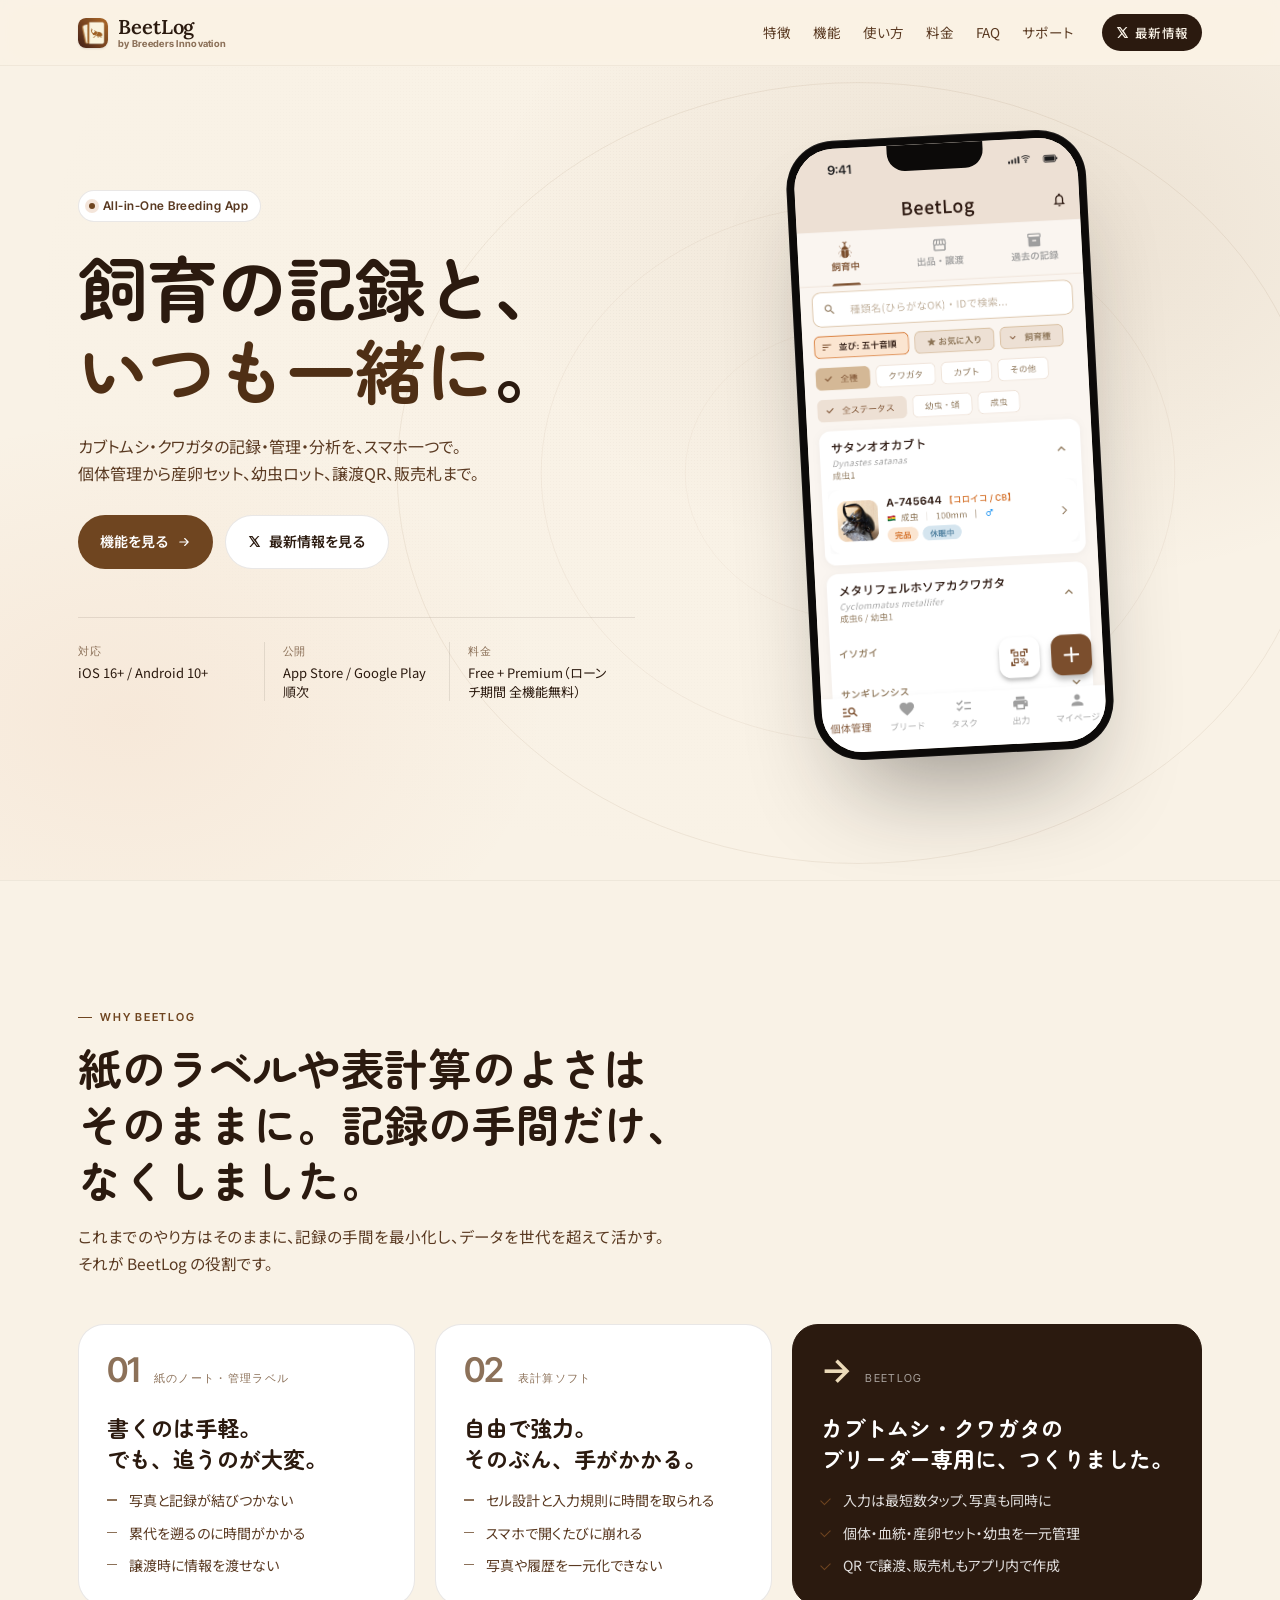
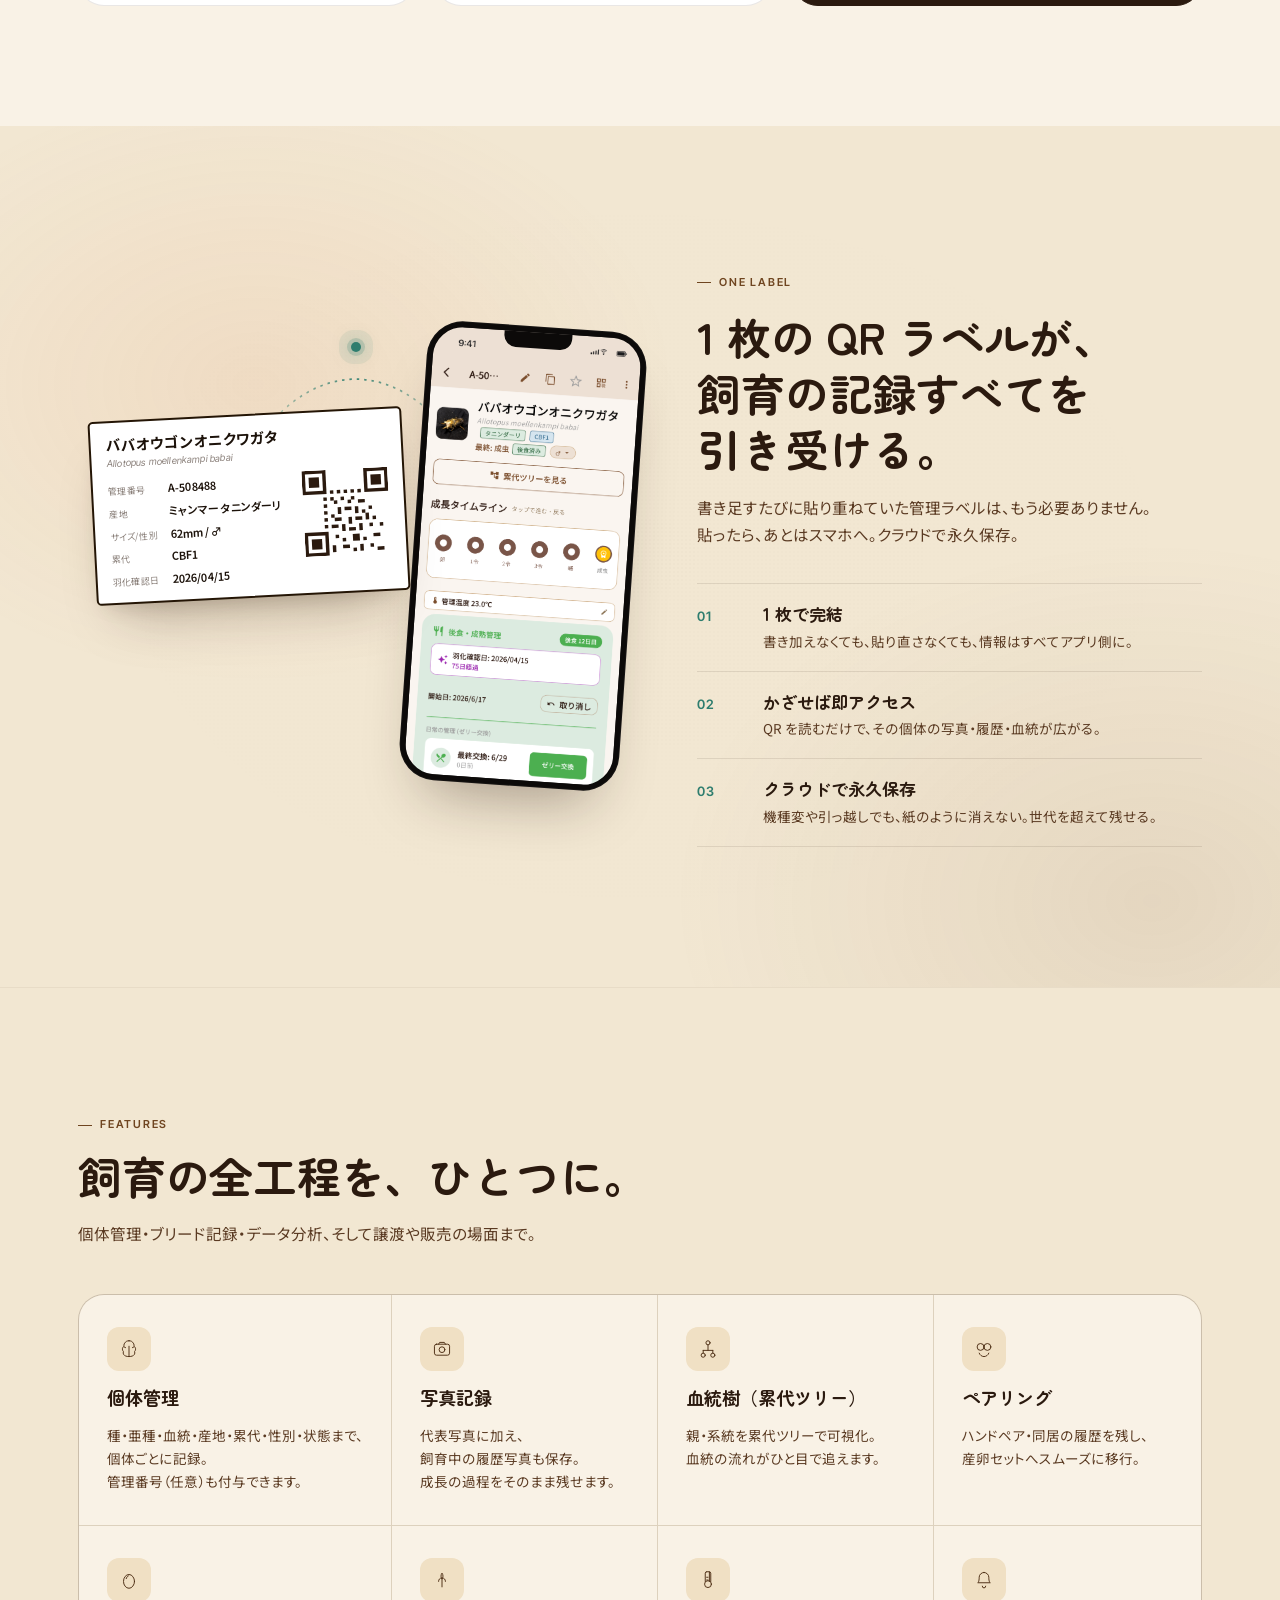
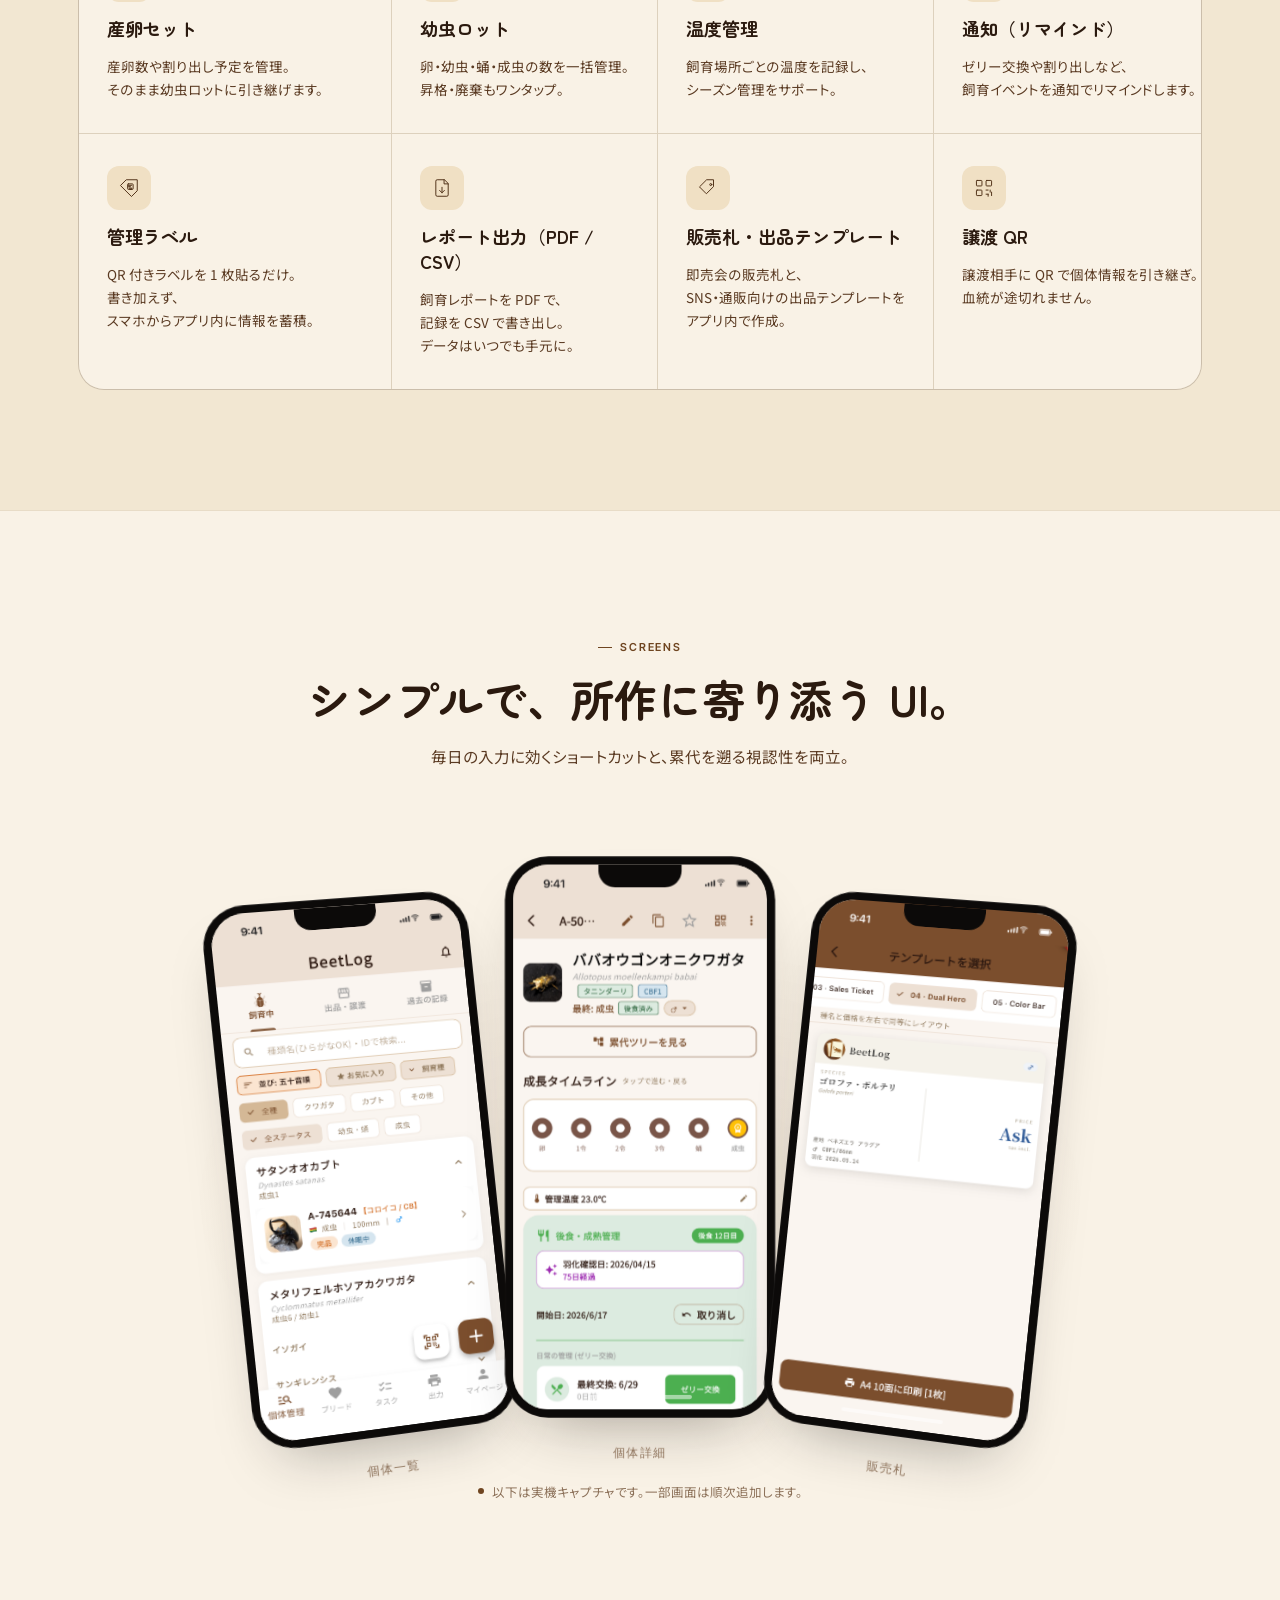
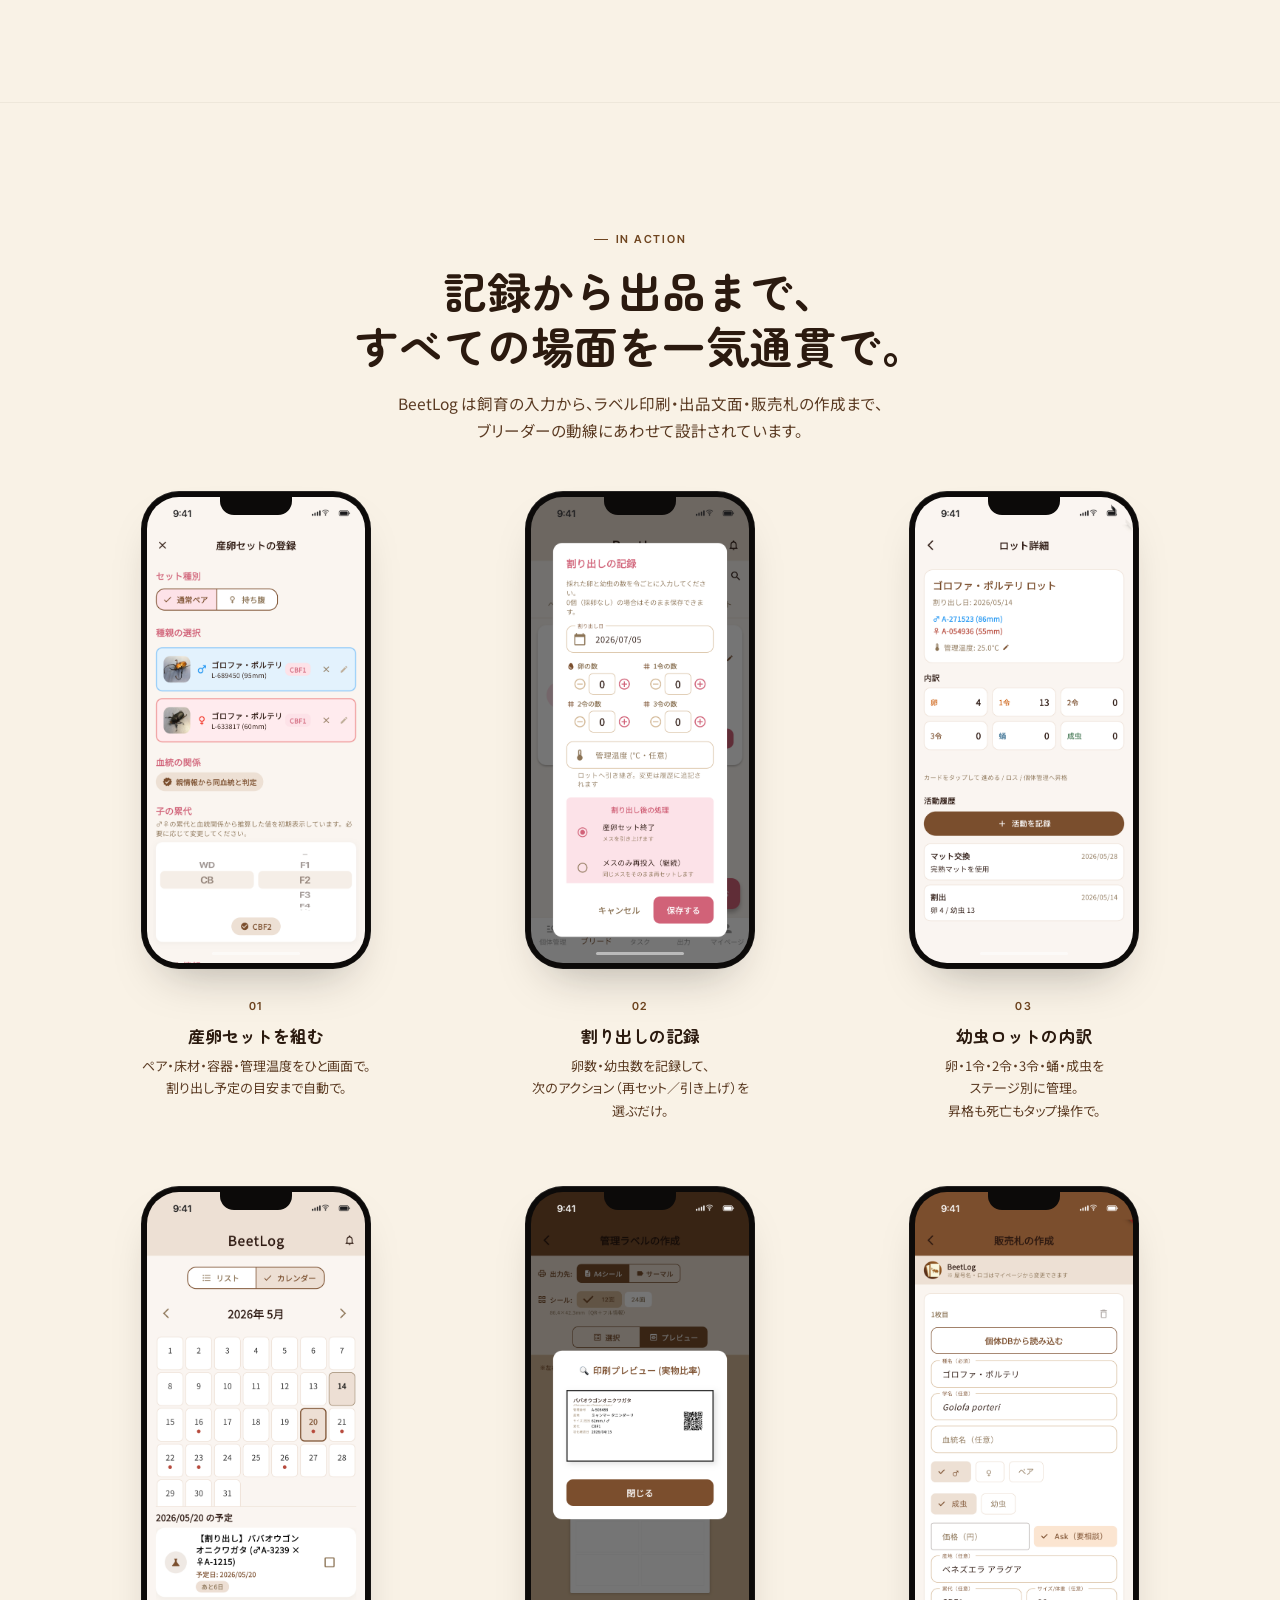
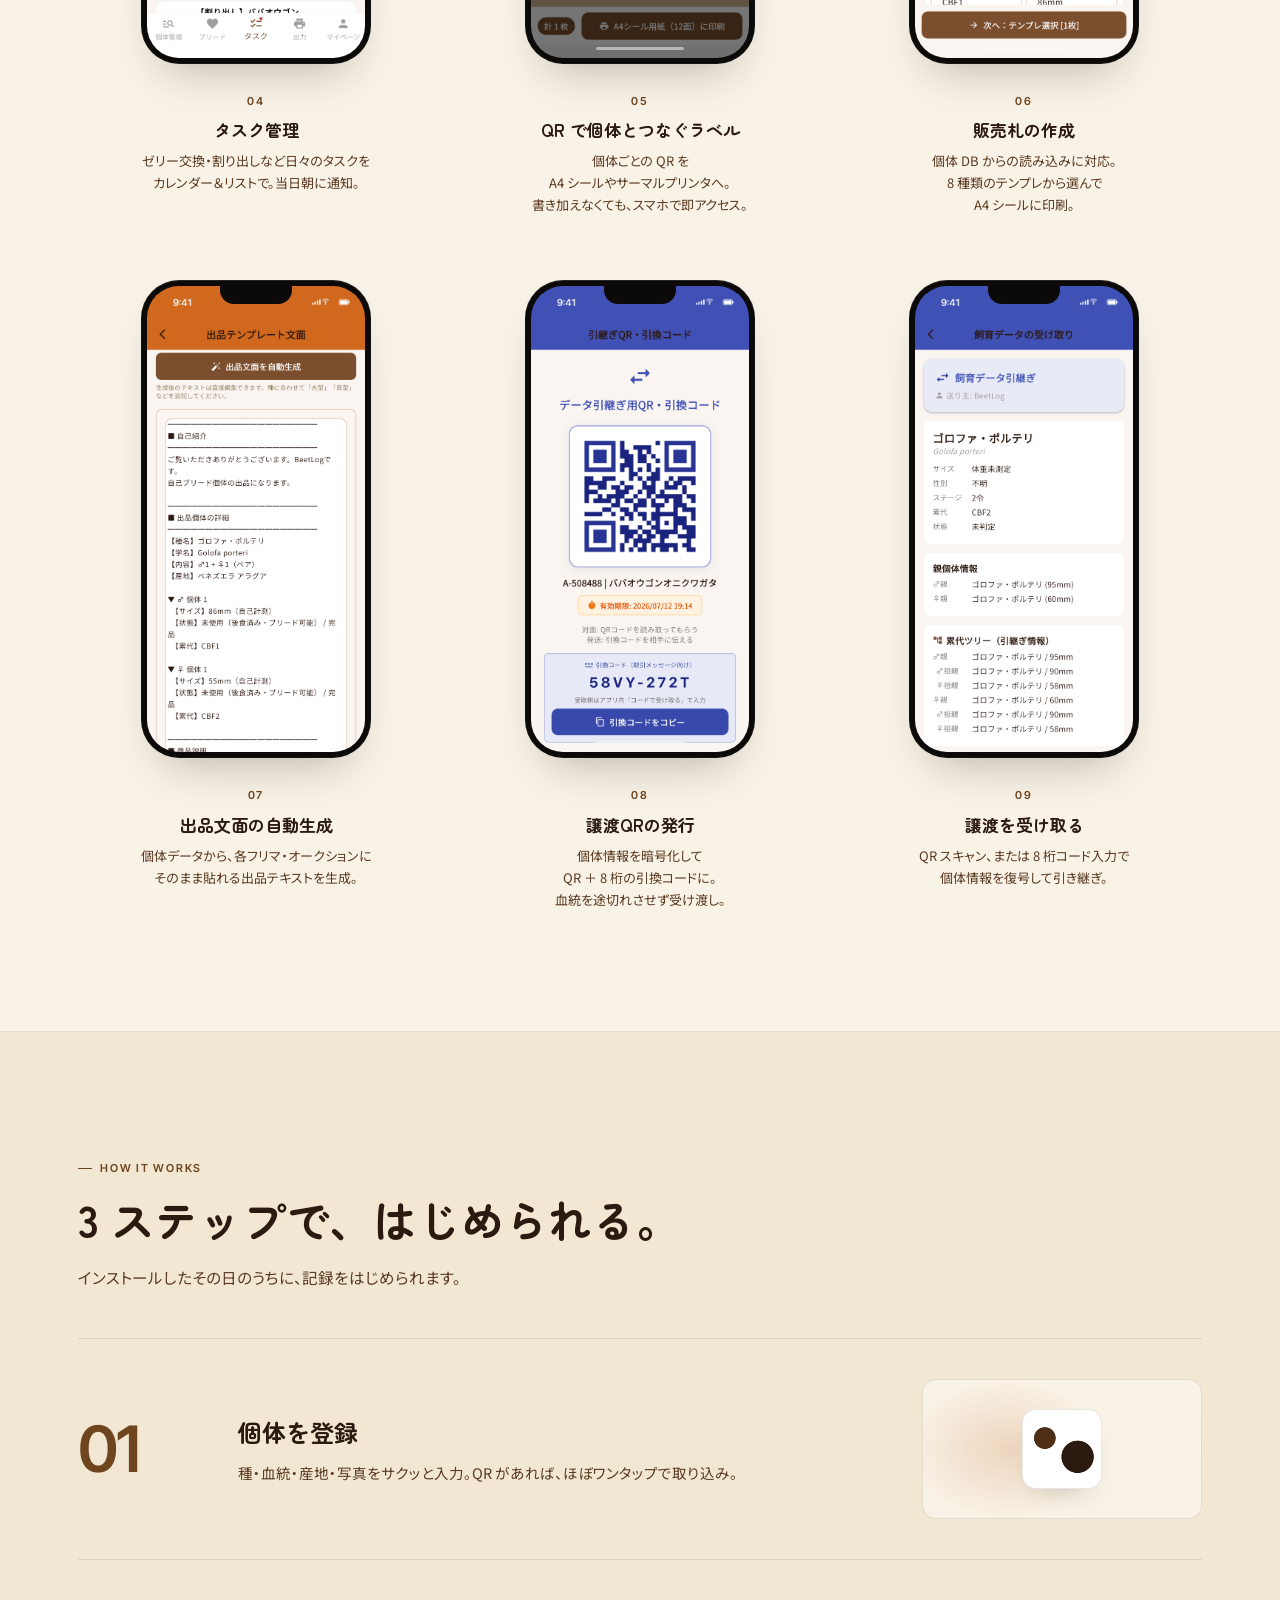
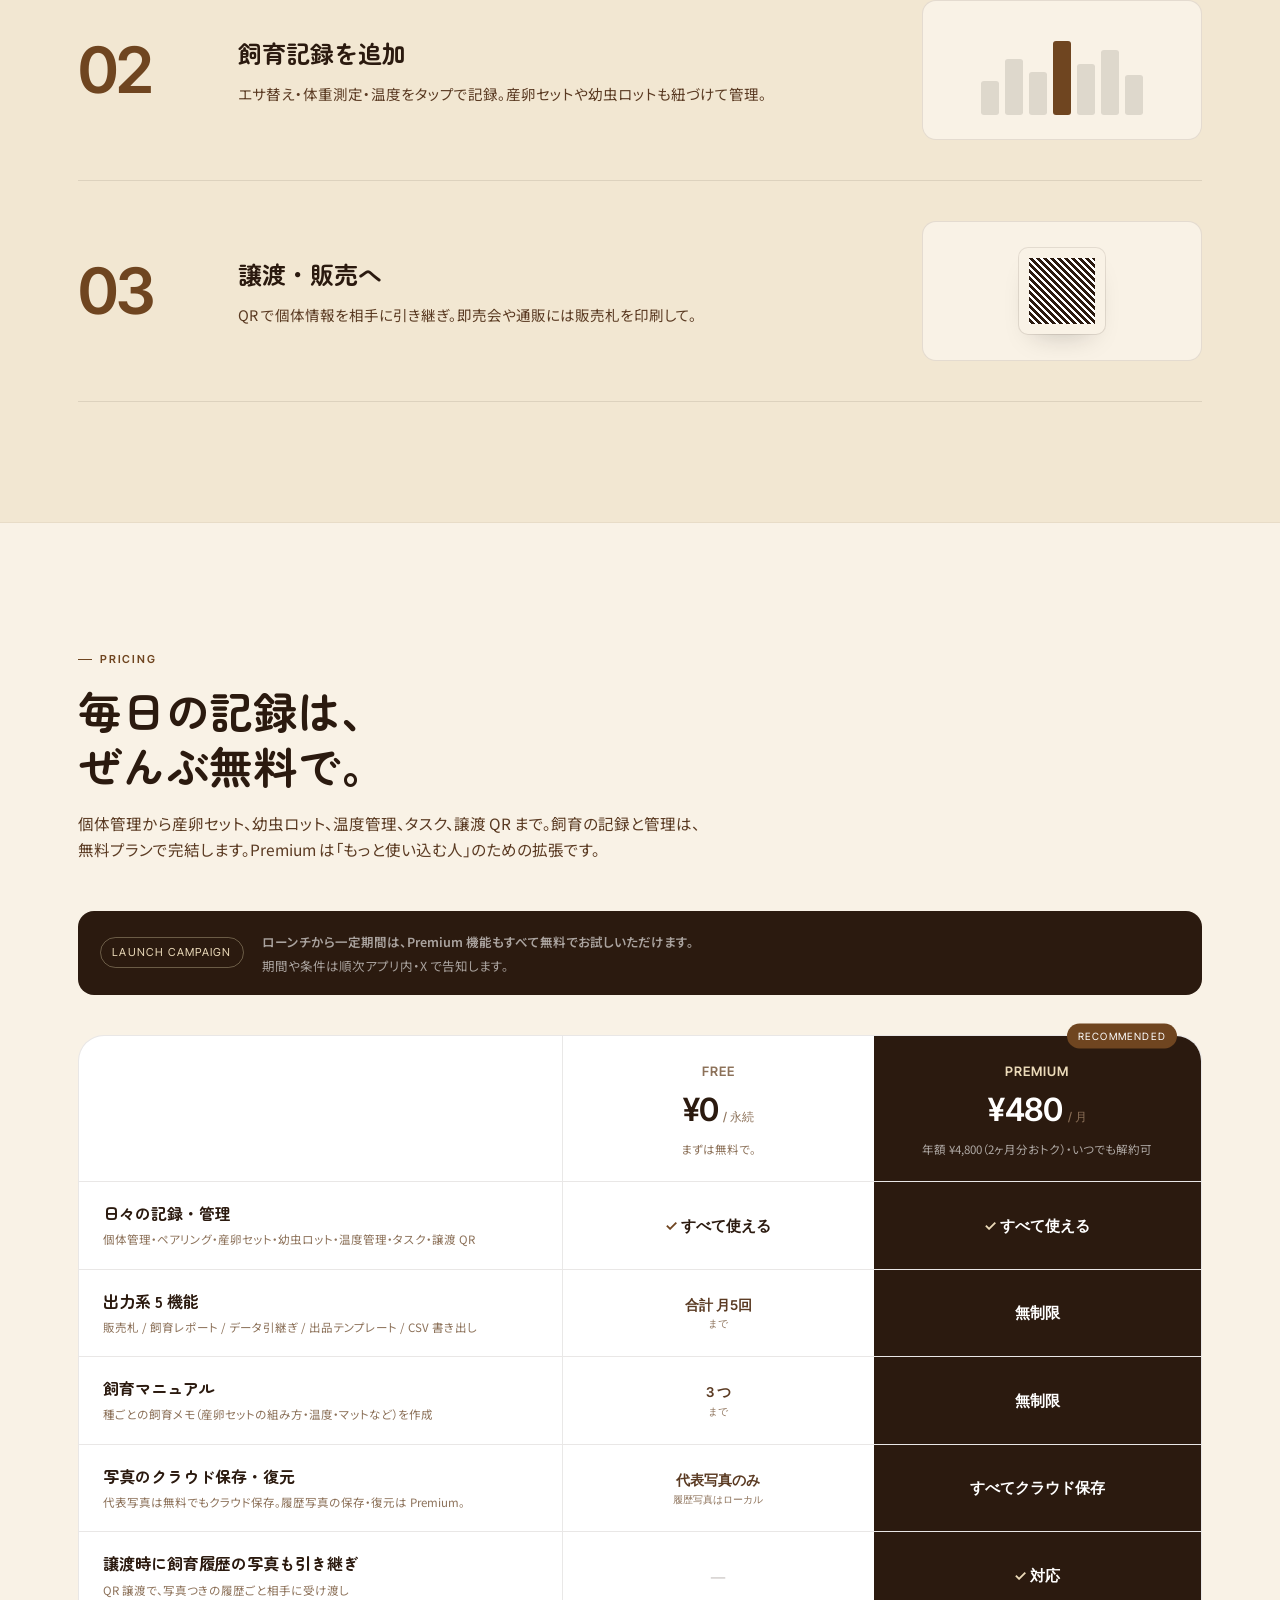
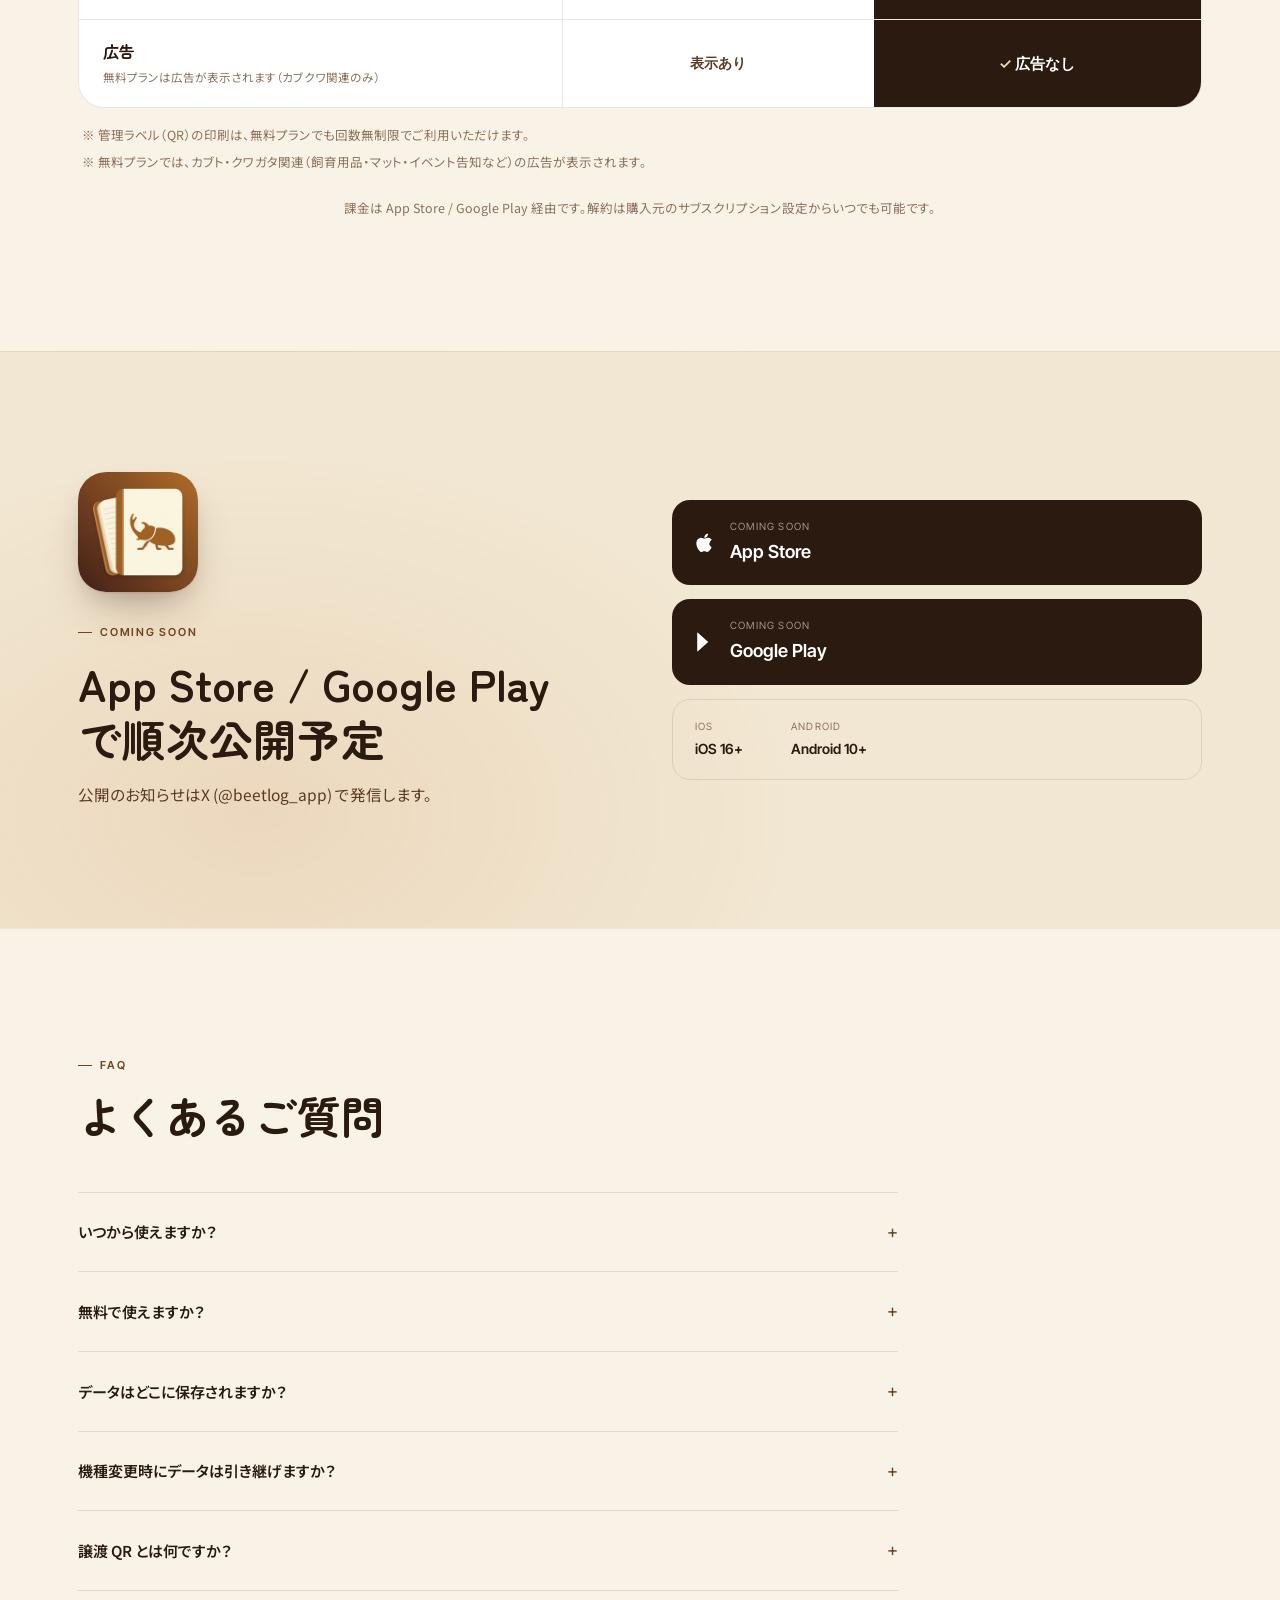
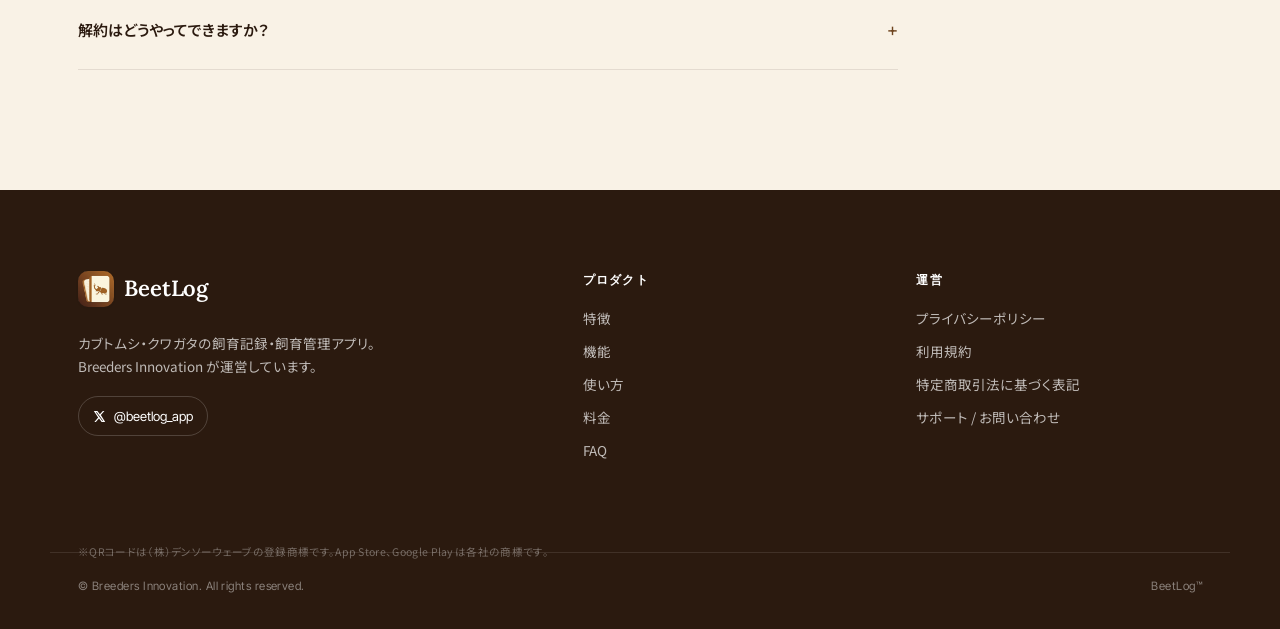
==== commit 3567d80a: "Add files via upload" ====
--- a/index.html
+++ b/index.html
@@ -141,7 +141,7 @@
         飼育の記録と、<em>いつも一緒に</em>。
       </h1>
       <p class="hero-lede">
-        <span style="white-space:nowrap">記録・管理・分析を、スマホ一つで。</span><br/>
+        <span style="white-space:nowrap">カブトムシ・クワガタの記録・管理・分析を、</span><span style="white-space:nowrap">スマホ一つで。</span><br/>
         <span style="white-space:nowrap">個体管理から産卵セット、</span><span style="white-space:nowrap">幼虫ロット、譲渡QR、販売札まで。</span>
       </p>
       <div class="hero-cta">
@@ -219,7 +219,7 @@
           <div class="why-num">→</div>
           <div class="why-label">BeetLog</div>
         </div>
-        <h3><span style="white-space:nowrap">ブリーダー専用に、つくりました。</span></h3>
+        <h3><span style="white-space:nowrap">カブトムシ・クワガタの</span><span style="white-space:nowrap">ブリーダー専用に、つくりました。</span></h3>
         <ul class="why-list why-list--pos">
           <li>入力は最短数タップ、写真も同時に</li>
           <li>個体・血統・産卵セット・幼虫を一元管理</li>
@@ -799,7 +799,7 @@
       </details>
       <details>
         <summary>無料で使えますか？<span class="faq-x">+</span></summary>
-        <p>はい。個体管理・産卵セット・幼虫ロット・温度管理・タスク・譲渡 QR など、日々の記録と管理は無料プランですべてお使いいただけます。Premium との違いは主に 5 点（出力系 5 機能の回数制限の解放／飼育マニュアルの作成数無制限／履歴写真のクラウド保存・復元／譲渡時に写真も引き継ぎ／広告なし）です。さらにローンチから一定期間は、Premium 機能を含めて全機能を無料でお試しいただける予定です。</p>
+        <p>はい。個体管理・産卵セット・幼虫ロット・温度管理・タスク・譲渡 QR など、日々の飼育記録と管理は無料プランですべてお使いいただけます。Premium との違いは主に 5 点（出力系 5 機能の回数制限の解放／飼育マニュアルの作成数無制限／履歴写真のクラウド保存・復元／譲渡時に写真も引き継ぎ／広告なし）です。さらにローンチから一定期間は、Premium 機能を含めて全機能を無料でお試しいただける予定です。</p>
       </details>
       <details>
         <summary>データはどこに保存されますか？<span class="faq-x">+</span></summary>
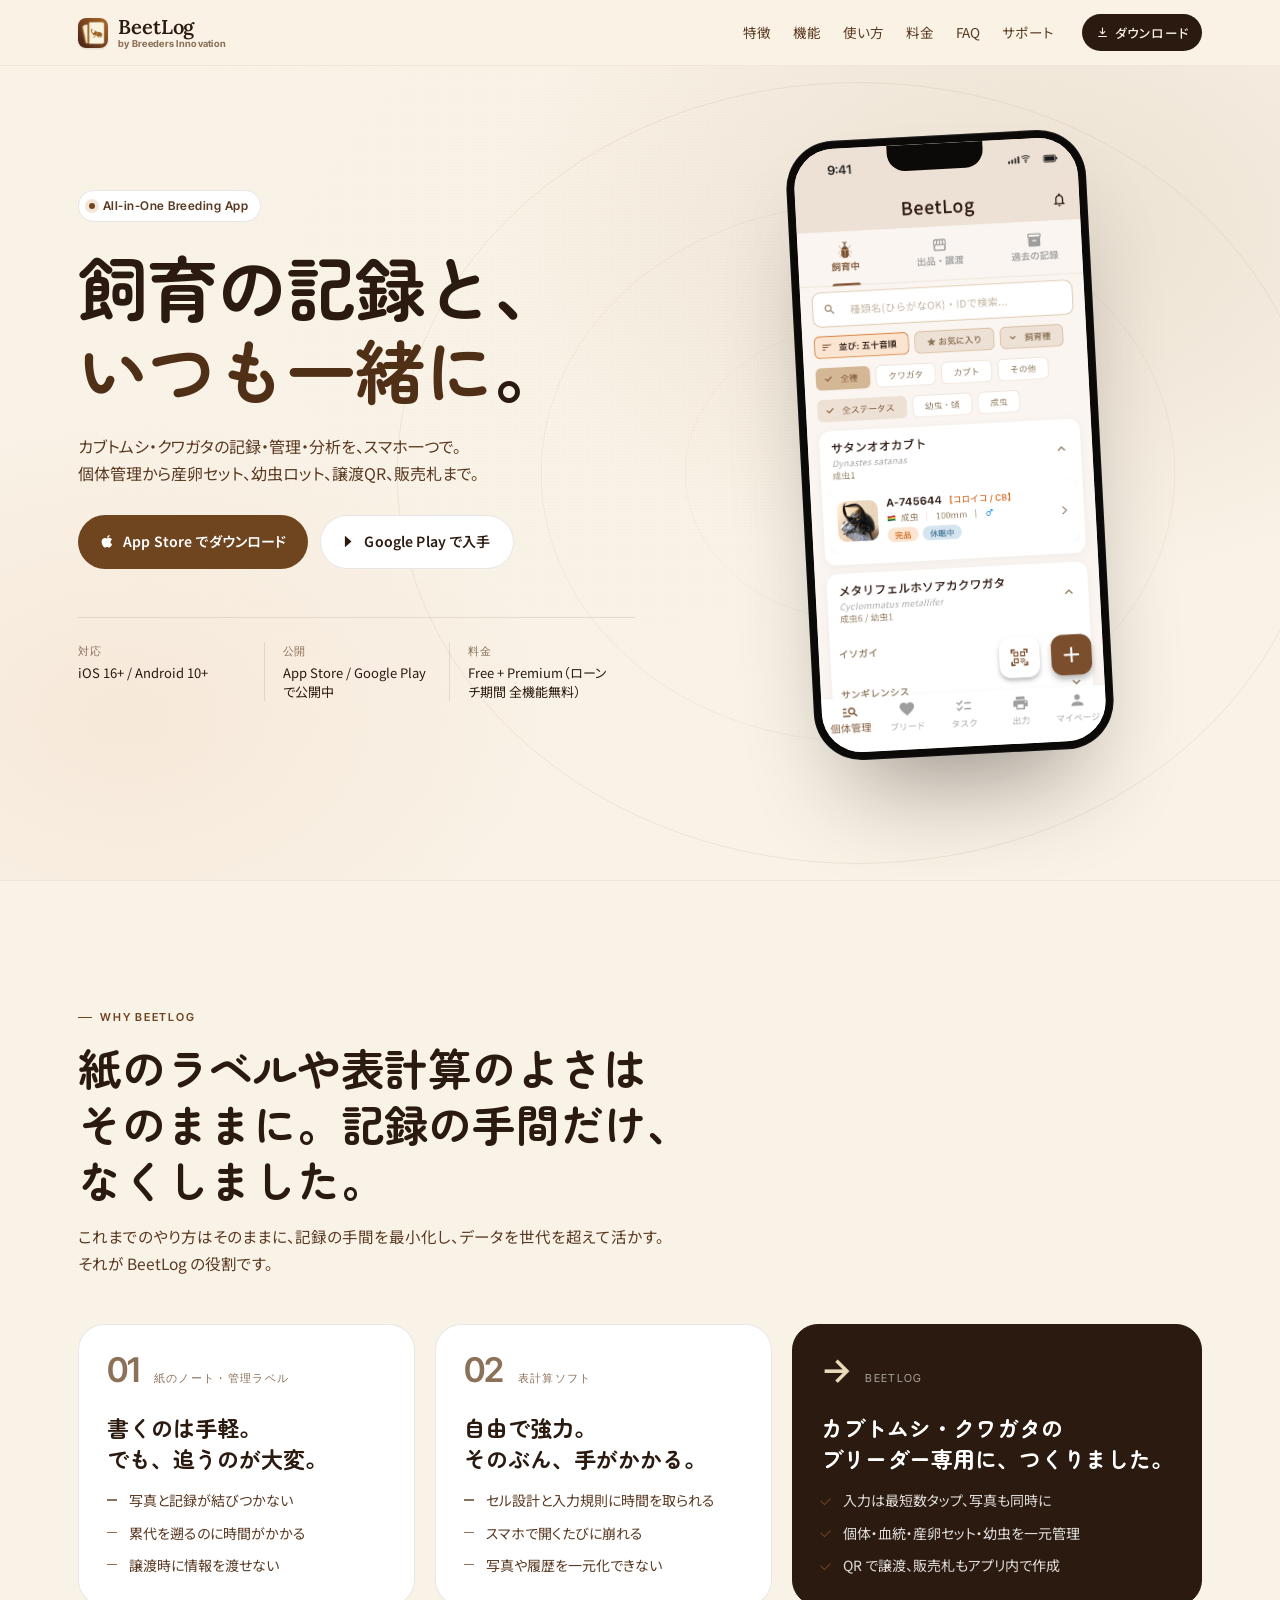
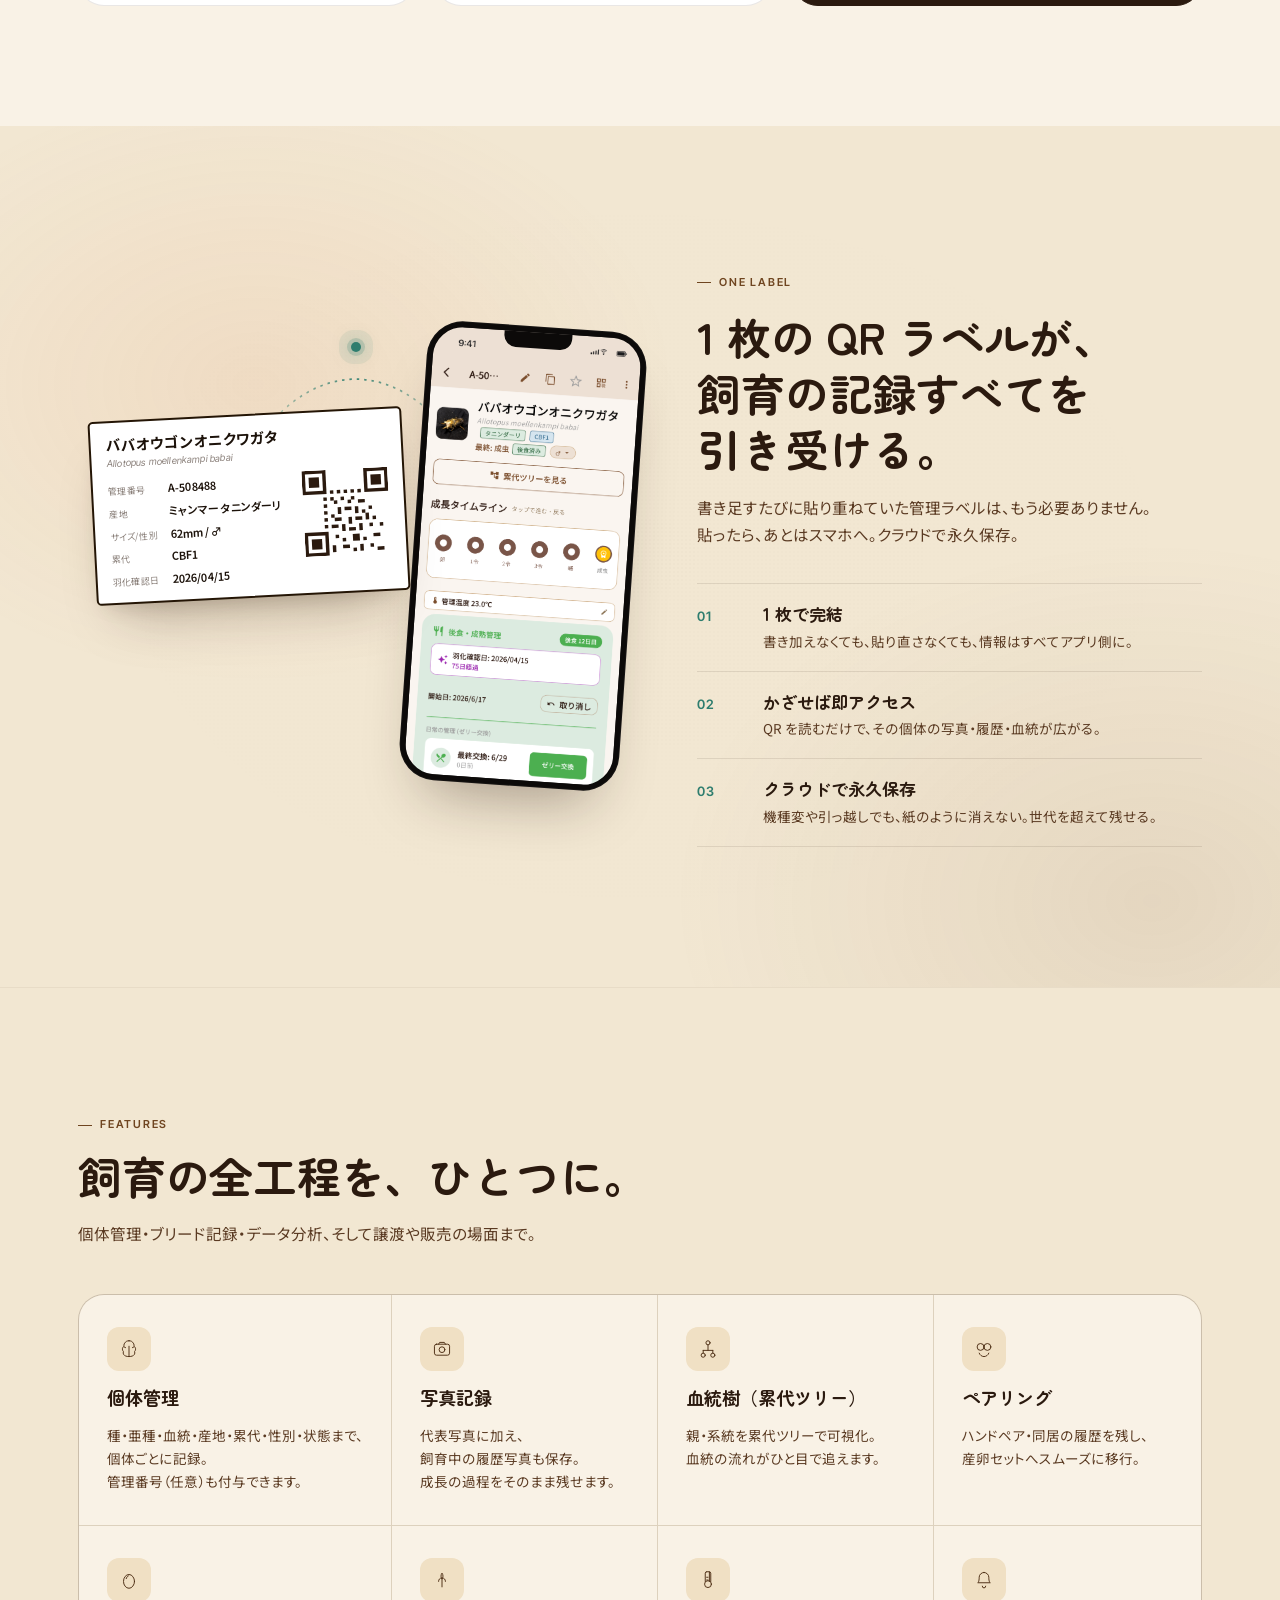
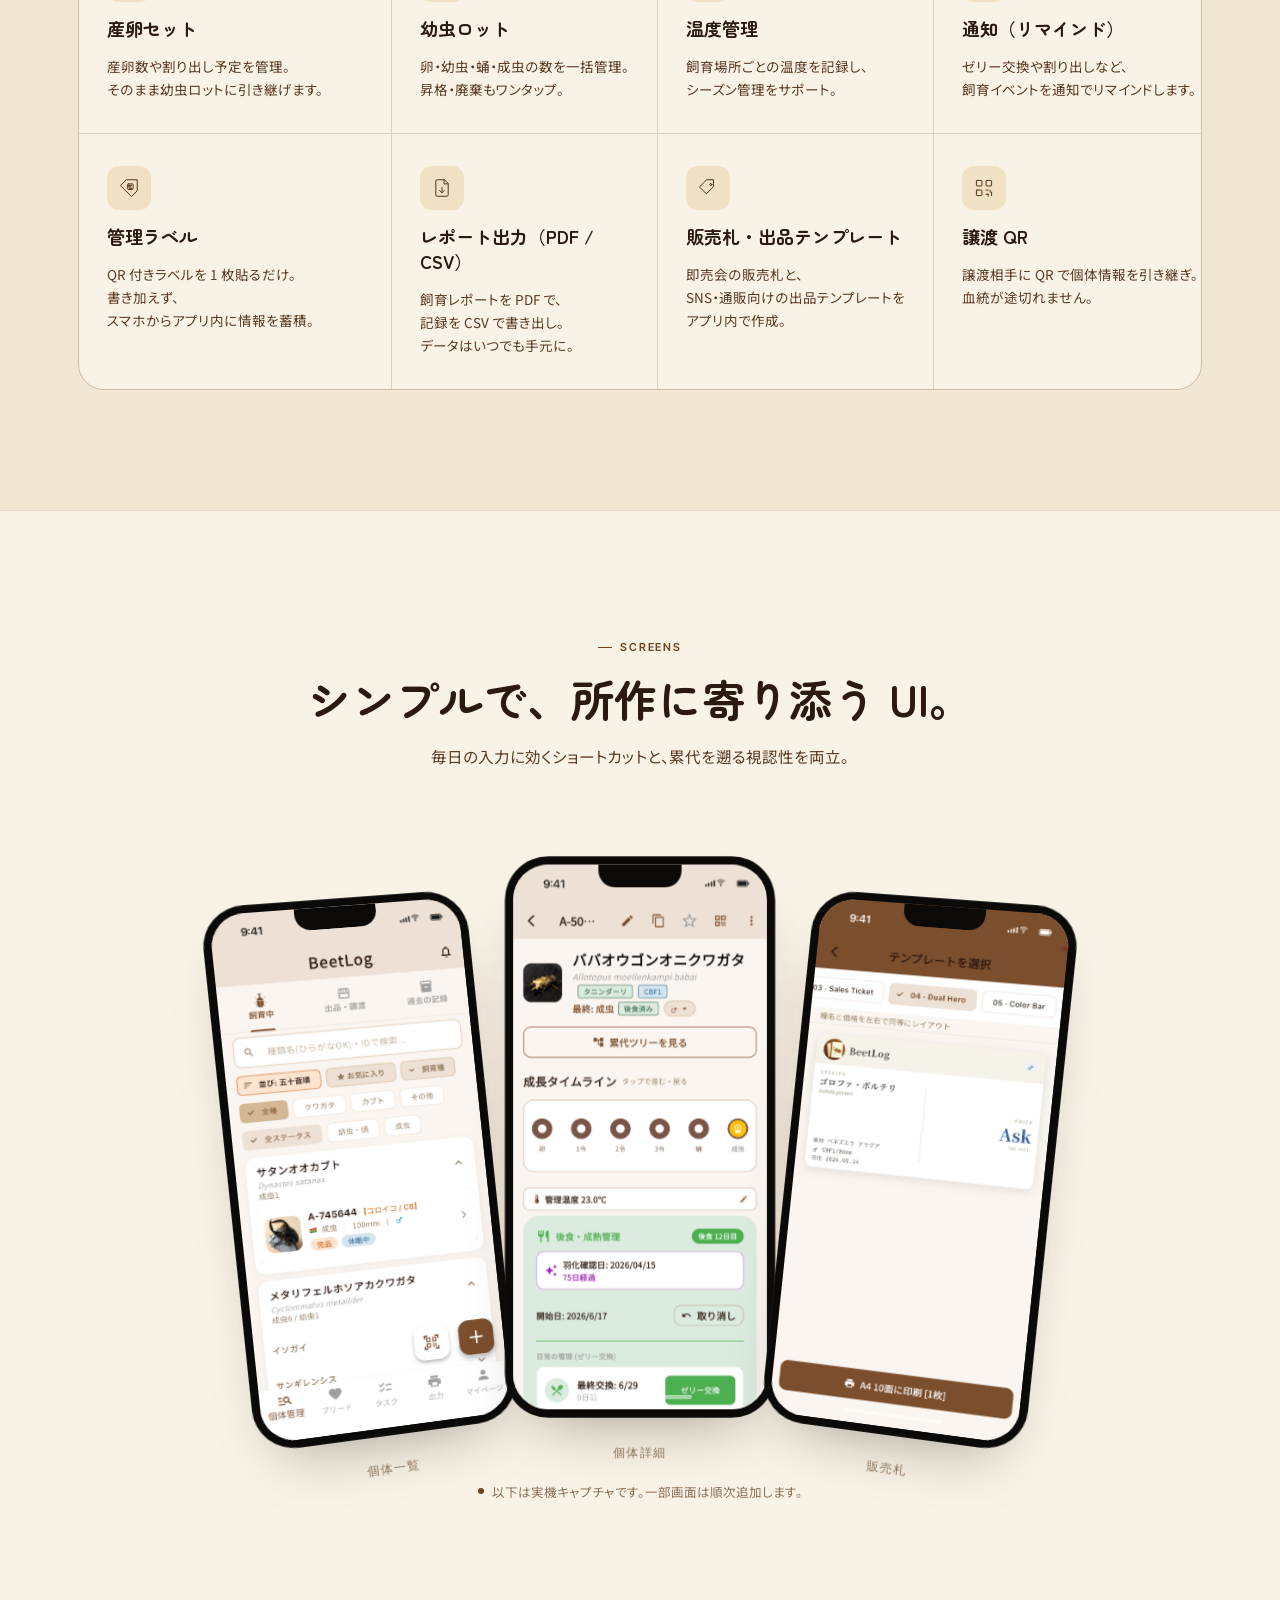
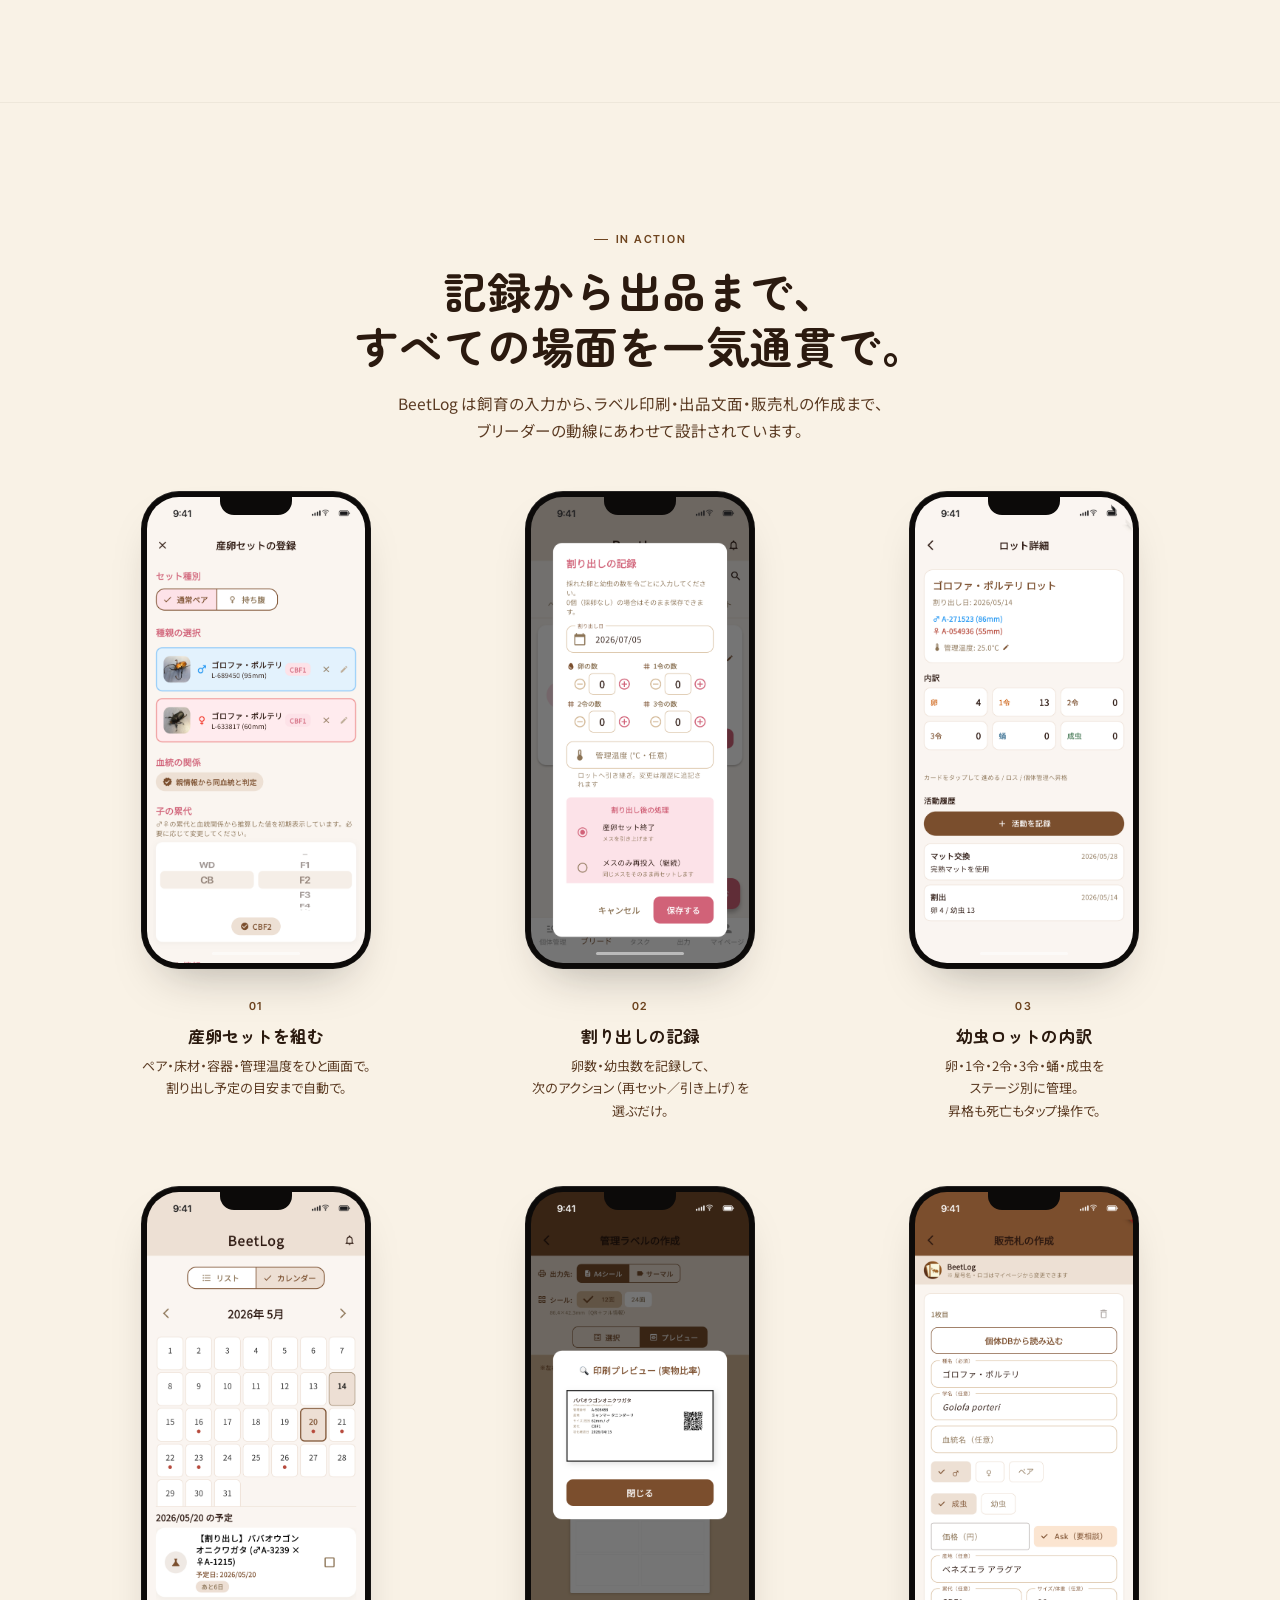
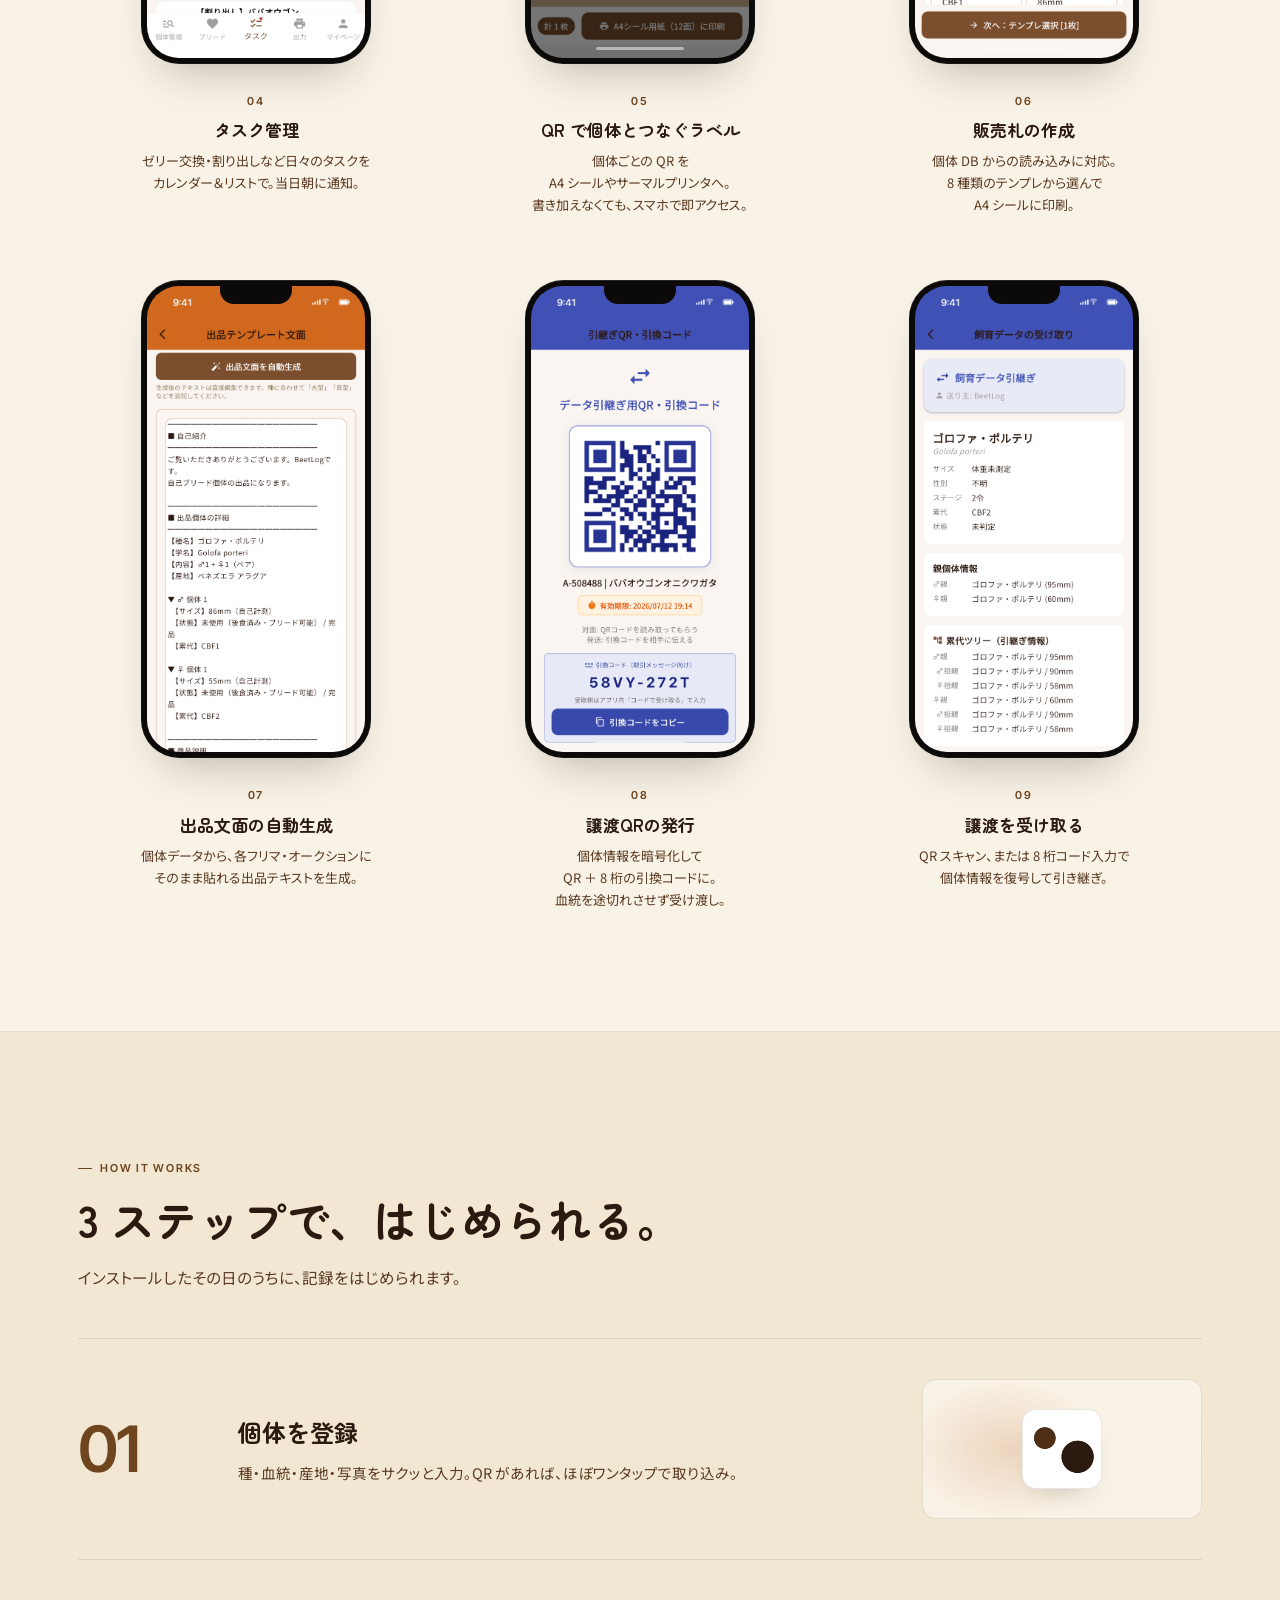
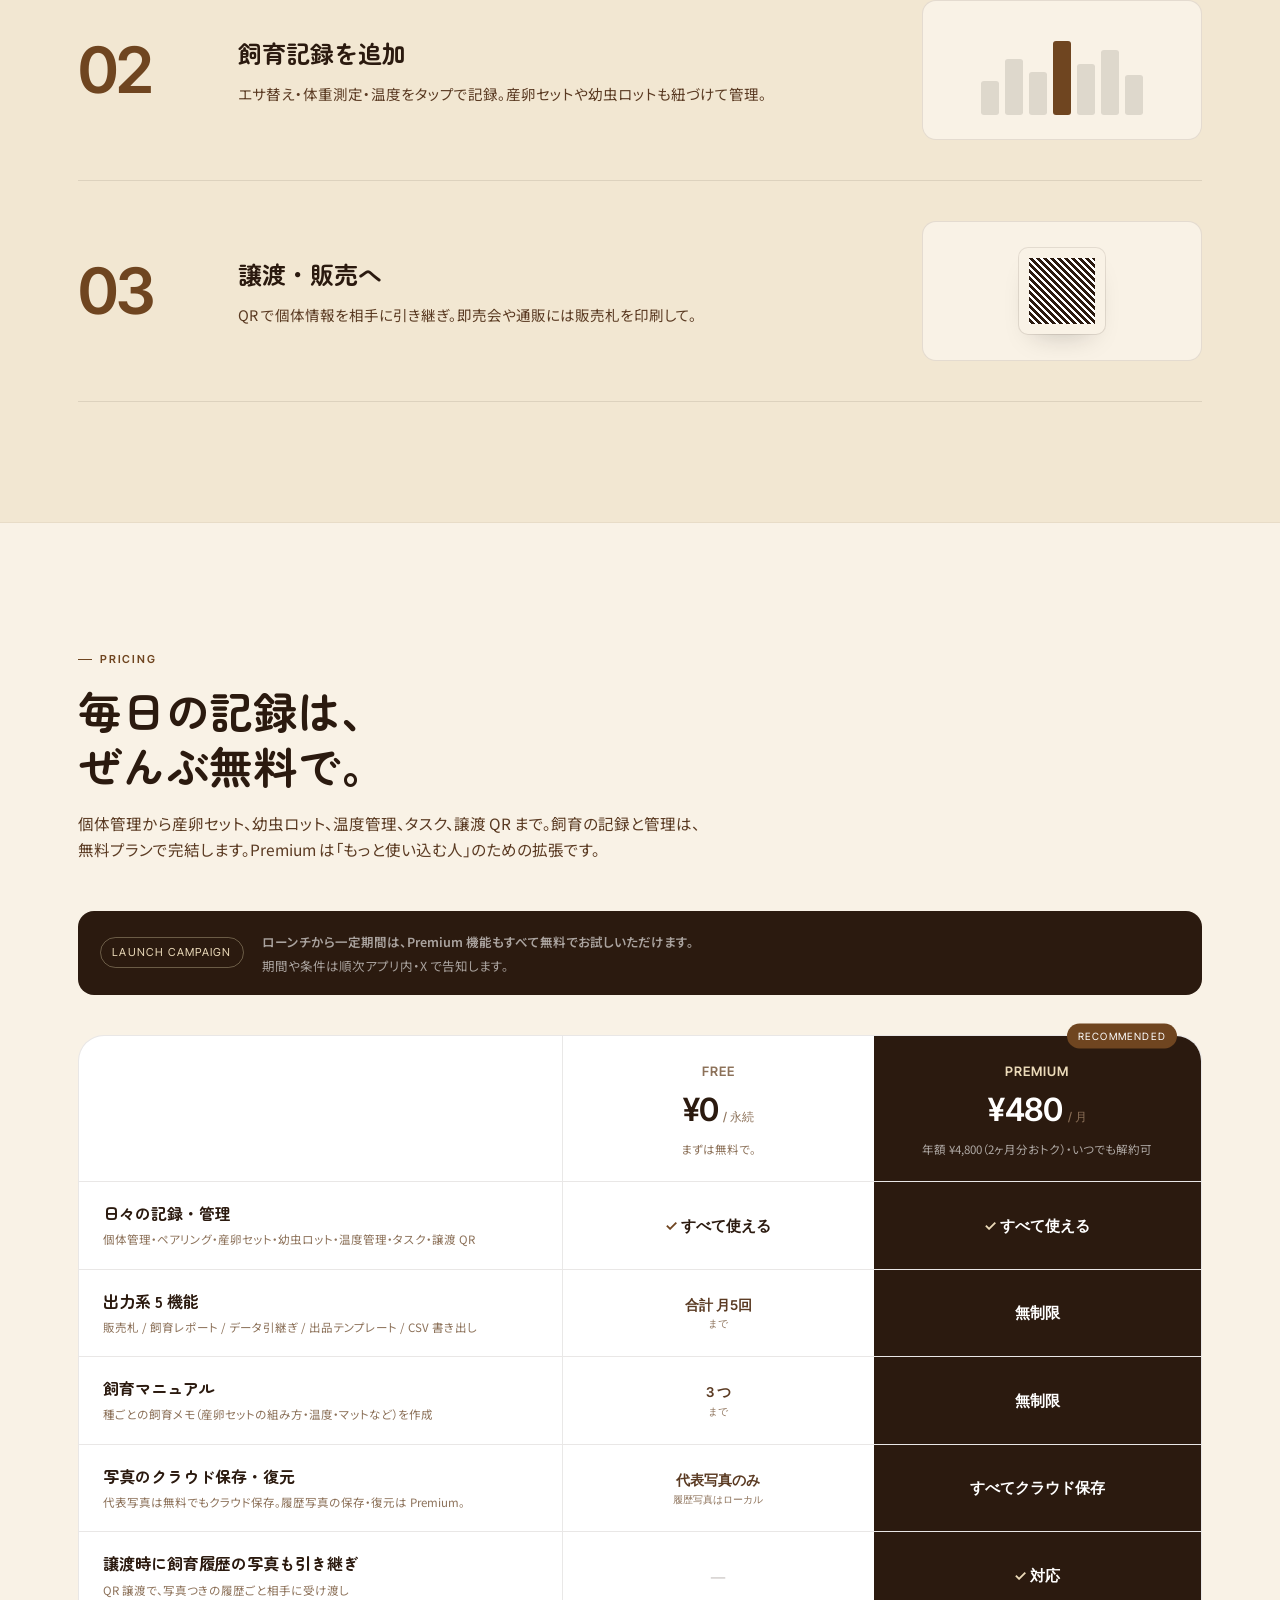
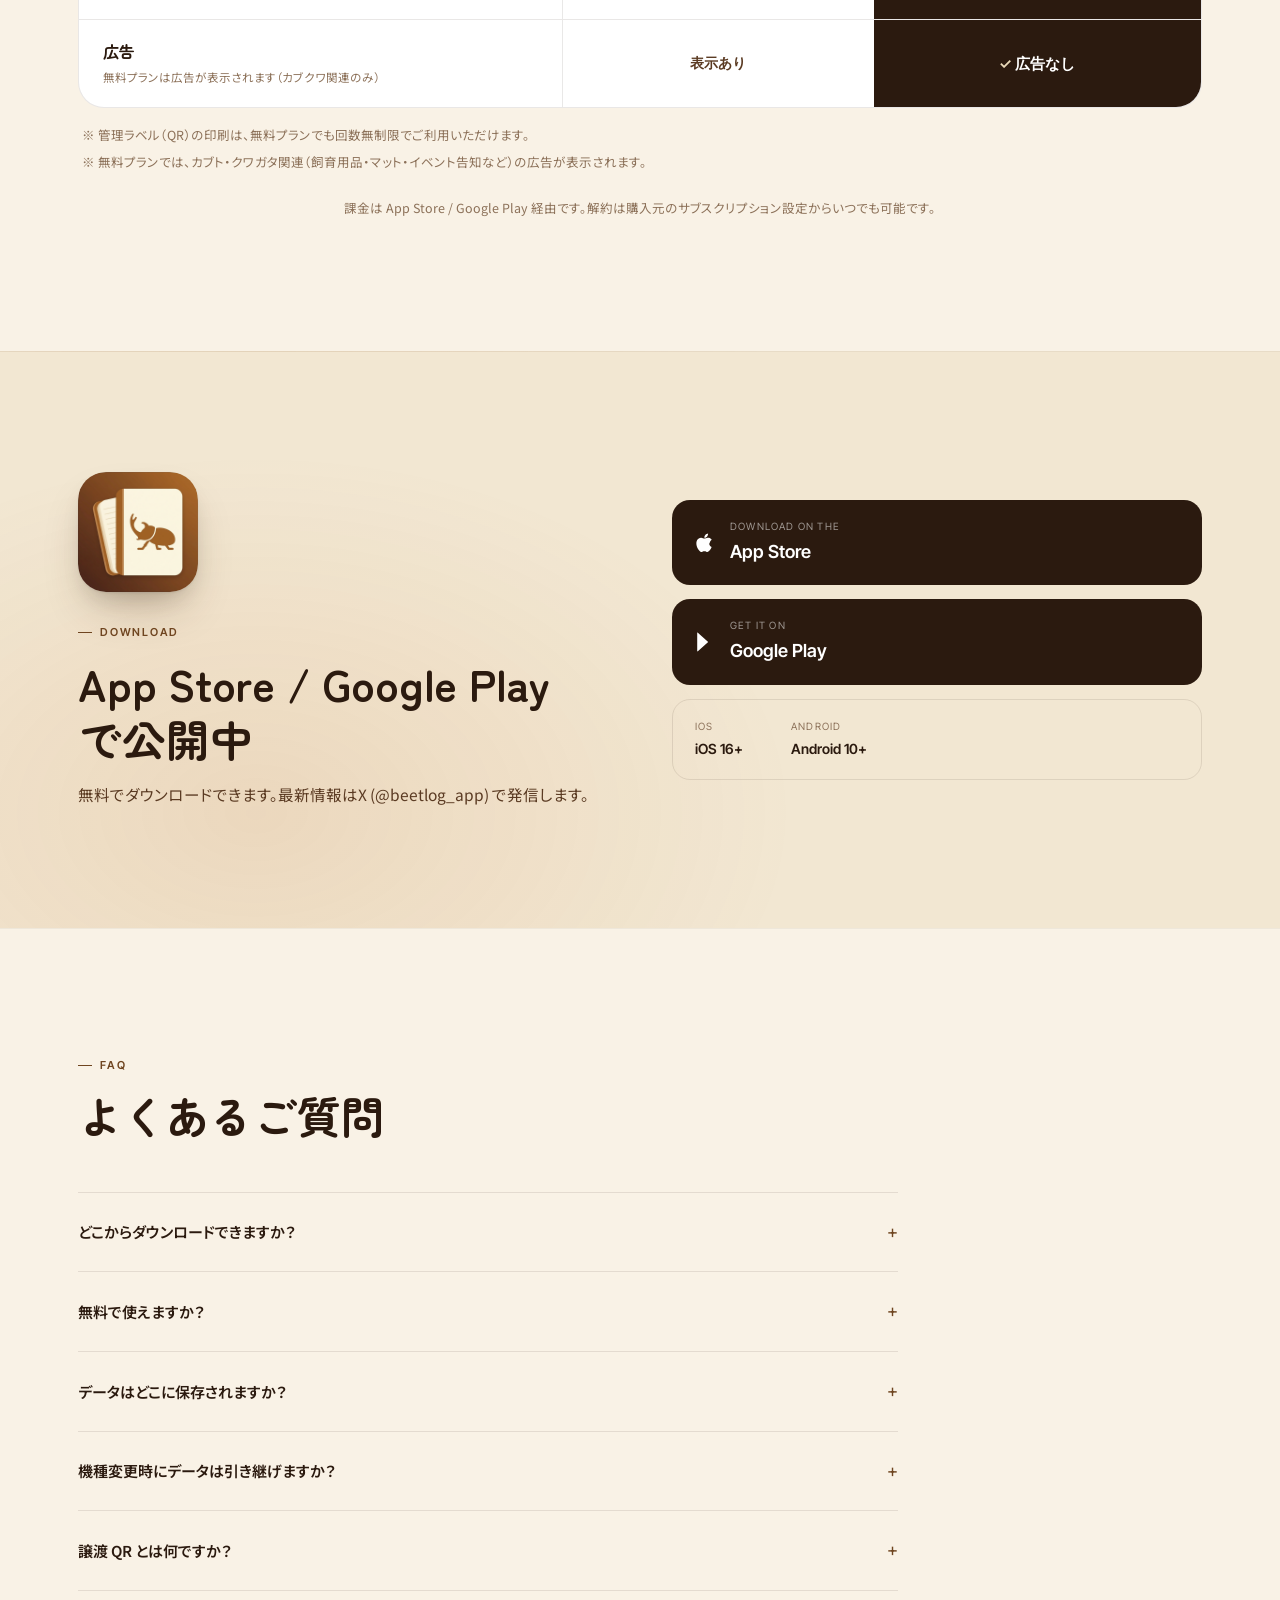
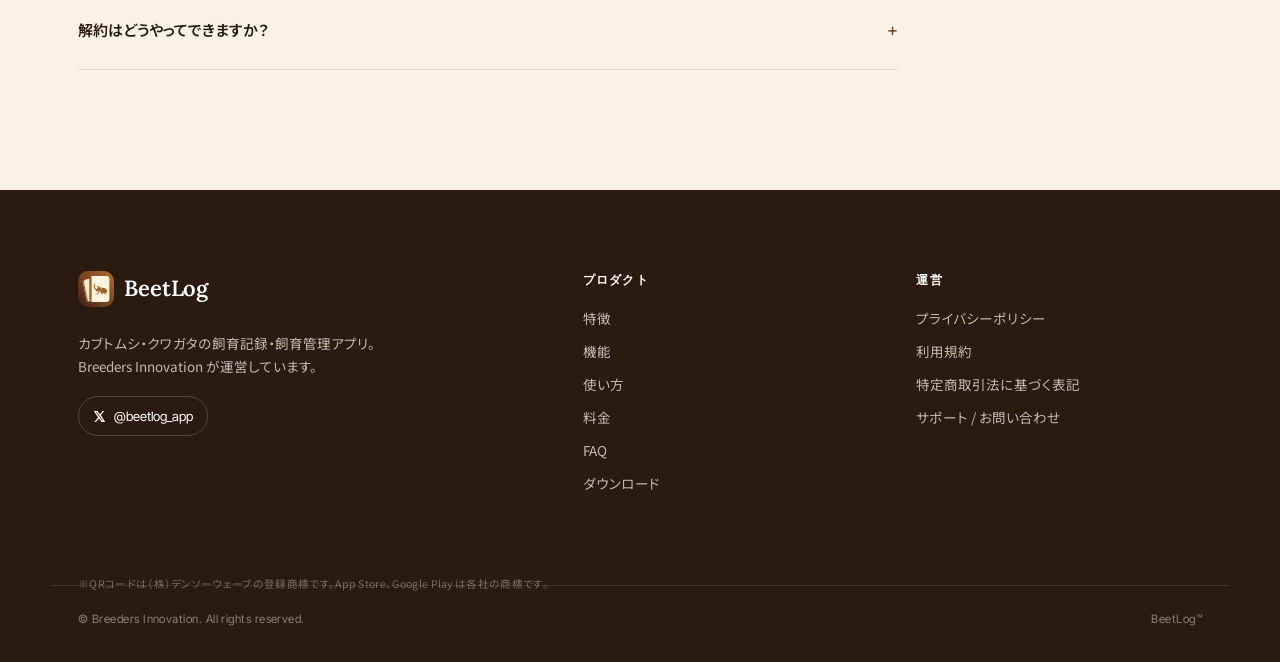
==== commit 378a992a: "HPにApp Store / Google Playのダウンロードリンクを追加 - ヒーローCTAをストアリンク（App Store / Google Play）に変更 - Coming Soonセク" ====
--- a/index.html
+++ b/index.html
@@ -38,6 +38,10 @@
       "description": "カブトムシ・クワガタの飼育記録・飼育管理アプリ。個体・血統（累代）管理、産卵セット、幼虫ロット、温度記録、管理ラベル、販売札、譲渡QRに対応。",
       "applicationCategory": "LifestyleApplication",
       "operatingSystem": "iOS 16 以上 / Android 10 以上",
+      "installUrl": [
+        "https://apps.apple.com/jp/app/beetlog/id6774940698",
+        "https://play.google.com/store/apps/details?id=app.beetlog"
+      ],
       "inLanguage": "ja",
       "offers": { "@type": "Offer", "price": "0", "priceCurrency": "JPY" },
       "author": {
@@ -59,8 +63,8 @@
       "mainEntity": [
         {
           "@type": "Question",
-          "name": "いつから使えますか？",
-          "acceptedAnswer": { "@type": "Answer", "text": "App Store / Google Play で順次公開予定です。公開のお知らせは X (@beetlog_app) で発信します。" }
+          "name": "どこからダウンロードできますか？",
+          "acceptedAnswer": { "@type": "Answer", "text": "App Store（https://apps.apple.com/jp/app/beetlog/id6774940698）/ Google Play（https://play.google.com/store/apps/details?id=app.beetlog）にて公開中です。無料でダウンロードできます。" }
         },
         {
           "@type": "Question",
@@ -113,9 +117,9 @@
       <a href="#faq">FAQ</a>
       <a href="support.html">サポート</a>
     </nav>
-    <a class="nav-cta" href="https://x.com/beetlog_app" target="_blank" rel="noopener">
-      <svg viewBox="0 0 24 24" width="13" height="13" aria-hidden="true"><path fill="currentColor" d="M18.244 2H21l-6.52 7.45L22.5 22H16l-4.95-6.475L5.3 22H2.5l7-8L1.5 2h6.65l4.5 5.94L18.244 2Zm-1.14 18h1.65L7.05 4H5.3l11.804 16Z"/></svg>
-      最新情報
+    <a class="nav-cta" href="#download">
+      <svg viewBox="0 0 20 20" width="13" height="13" aria-hidden="true"><path fill="none" stroke="currentColor" stroke-width="1.6" stroke-linecap="round" stroke-linejoin="round" d="M10 3v9M6.5 8.5 10 12l3.5-3.5M4 16h12"/></svg>
+      ダウンロード
     </a>
   </div>
 </header>
@@ -145,13 +149,13 @@
         <span style="white-space:nowrap">個体管理から産卵セット、</span><span style="white-space:nowrap">幼虫ロット、譲渡QR、販売札まで。</span>
       </p>
       <div class="hero-cta">
-        <a class="btn btn-primary" href="#features">
-          機能を見る
-          <svg viewBox="0 0 20 20" width="14" height="14"><path fill="none" stroke="currentColor" stroke-width="1.6" stroke-linecap="round" d="M4 10h12M11 5l5 5-5 5"/></svg>
+        <a class="btn btn-primary" href="https://apps.apple.com/jp/app/beetlog/id6774940698" target="_blank" rel="noopener">
+          <svg viewBox="0 0 24 24" width="15" height="15" aria-hidden="true"><path fill="currentColor" d="M17.05 12.46c-.03-2.74 2.24-4.05 2.34-4.12-1.27-1.85-3.25-2.11-3.96-2.14-1.68-.17-3.28 1-4.13 1-.86 0-2.18-.97-3.58-.94C5.9 6.3 4.3 7.27 3.45 8.83c-1.81 3.13-.46 7.76 1.32 10.3.85 1.24 1.87 2.64 3.22 2.59 1.29-.05 1.78-.84 3.34-.84 1.56 0 2 .84 3.36.81 1.39-.02 2.27-1.26 3.13-2.51.97-1.44 1.38-2.84 1.4-2.91-.03-.01-2.7-1.03-2.73-4.1Zm-2.74-7.55c.7-.86 1.18-2.06 1.05-3.24-1.02.04-2.24.67-2.97 1.52-.66.75-1.23 1.96-1.08 3.12 1.14.09 2.3-.58 3-1.4Z"/></svg>
+          App Store でダウンロード
         </a>
-        <a class="btn btn-ghost" href="https://x.com/beetlog_app" target="_blank" rel="noopener">
-          <svg viewBox="0 0 24 24" width="13" height="13"><path fill="currentColor" d="M18.244 2H21l-6.52 7.45L22.5 22H16l-4.95-6.475L5.3 22H2.5l7-8L1.5 2h6.65l4.5 5.94L18.244 2Zm-1.14 18h1.65L7.05 4H5.3l11.804 16Z"/></svg>
-          最新情報を見る
+        <a class="btn btn-ghost" href="https://play.google.com/store/apps/details?id=app.beetlog&amp;hl=ja" target="_blank" rel="noopener">
+          <svg viewBox="0 0 24 24" width="13" height="13" aria-hidden="true"><path fill="currentColor" d="M3.5 2.2v19.6c0 .4.4.6.7.4l11-9.8c.3-.2.3-.6 0-.8l-11-9.8c-.3-.2-.7 0-.7.4Z"/></svg>
+          Google Play で入手
         </a>
       </div>
       <div class="hero-meta">
@@ -161,7 +165,7 @@
         </div>
         <div class="meta-cell">
           <div class="meta-k">公開</div>
-          <div class="meta-v">App Store / Google Play 順次</div>
+          <div class="meta-v">App Store / Google Play で公開中</div>
         </div>
         <div class="meta-cell">
           <div class="meta-k">料金</div>
@@ -747,30 +751,30 @@
   </div>
 </section>
 
-<!-- ========== COMING SOON ========== -->
-<section class="coming">
+<!-- ========== DOWNLOAD ========== -->
+<section id="download" class="coming">
   <div class="container coming-inner">
     <div class="coming-copy">
       <img class="coming-icon" src="assets/app-icon.png" alt="BeetLog app icon" width="120" height="120" />
-      <div class="kicker">Coming Soon</div>
-      <h2 class="section-title">App Store / Google Play<br/>で順次公開予定</h2>
-      <p class="section-lede"><span style="white-space:nowrap">公開のお知らせは</span><span style="white-space:nowrap">X (<a href="https://x.com/beetlog_app" target="_blank" rel="noopener">@beetlog_app</a>) で発信します。</span></p>
+      <div class="kicker">Download</div>
+      <h2 class="section-title">App Store / Google Play<br/>で公開中</h2>
+      <p class="section-lede"><span style="white-space:nowrap">無料でダウンロードできます。</span><span style="white-space:nowrap">最新情報は</span><span style="white-space:nowrap">X (<a href="https://x.com/beetlog_app" target="_blank" rel="noopener">@beetlog_app</a>) で発信します。</span></p>
     </div>
     <div class="badges">
-      <div class="badge">
+      <a class="badge" href="https://apps.apple.com/jp/app/beetlog/id6774940698" target="_blank" rel="noopener">
         <svg viewBox="0 0 24 24" width="22" height="22" fill="currentColor"><path d="M17.05 12.46c-.03-2.74 2.24-4.05 2.34-4.12-1.27-1.85-3.25-2.11-3.96-2.14-1.68-.17-3.28 1-4.13 1-.86 0-2.18-.97-3.58-.94C5.9 6.3 4.3 7.27 3.45 8.83c-1.81 3.13-.46 7.76 1.32 10.3.85 1.24 1.87 2.64 3.22 2.59 1.29-.05 1.78-.84 3.34-.84 1.56 0 2 .84 3.36.81 1.39-.02 2.27-1.26 3.13-2.51.97-1.44 1.38-2.84 1.4-2.91-.03-.01-2.7-1.03-2.73-4.1Zm-2.74-7.55c.7-.86 1.18-2.06 1.05-3.24-1.02.04-2.24.67-2.97 1.52-.66.75-1.23 1.96-1.08 3.12 1.14.09 2.3-.58 3-1.4Z"/></svg>
         <div>
-          <div class="badge-k">Coming soon</div>
+          <div class="badge-k">Download on the</div>
           <div class="badge-v">App Store</div>
         </div>
-      </div>
-      <div class="badge">
+      </a>
+      <a class="badge" href="https://play.google.com/store/apps/details?id=app.beetlog&amp;hl=ja" target="_blank" rel="noopener">
         <svg viewBox="0 0 24 24" width="22" height="22"><path fill="currentColor" d="M3.5 2.2v19.6c0 .4.4.6.7.4l11-9.8c.3-.2.3-.6 0-.8l-11-9.8c-.3-.2-.7 0-.7.4Z"/></svg>
         <div>
-          <div class="badge-k">Coming soon</div>
+          <div class="badge-k">Get it on</div>
           <div class="badge-v">Google Play</div>
         </div>
-      </div>
+      </a>
       <div class="badge badge--meta">
         <div>
           <div class="badge-k">iOS</div>
@@ -794,8 +798,8 @@
     </div>
     <div class="faq-list">
       <details>
-        <summary>いつから使えますか？<span class="faq-x">+</span></summary>
-        <p>App Store / Google Play で順次公開予定です。公開のお知らせは X (<a href="https://x.com/beetlog_app" target="_blank" rel="noopener">@beetlog_app</a>) で発信しますので、ぜひフォローしてください。</p>
+        <summary>どこからダウンロードできますか？<span class="faq-x">+</span></summary>
+        <p><a href="https://apps.apple.com/jp/app/beetlog/id6774940698" target="_blank" rel="noopener">App Store</a> / <a href="https://play.google.com/store/apps/details?id=app.beetlog&amp;hl=ja" target="_blank" rel="noopener">Google Play</a> にて公開中です。無料でダウンロードできます。最新情報は X (<a href="https://x.com/beetlog_app" target="_blank" rel="noopener">@beetlog_app</a>) で発信していますので、ぜひフォローしてください。</p>
       </details>
       <details>
         <summary>無料で使えますか？<span class="faq-x">+</span></summary>
@@ -843,6 +847,7 @@
         <li><a href="#how">使い方</a></li>
         <li><a href="#pricing">料金</a></li>
         <li><a href="#faq">FAQ</a></li>
+        <li><a href="#download">ダウンロード</a></li>
       </ul>
     </div>
     <div class="footer-col">
--- a/style.css
+++ b/style.css
@@ -1610,6 +1610,8 @@
   white-space:nowrap;
 }
 .badge-v{font-family:var(--f-num); font-size:18px; font-weight:600; white-space:nowrap}
+a.badge{transition:transform .18s ease, background .18s ease}
+a.badge:hover{transform:translateY(-2px); background:#0c0a09}
 .badge--meta{
   background:transparent; color:var(--ink);
   border:1px solid var(--line);
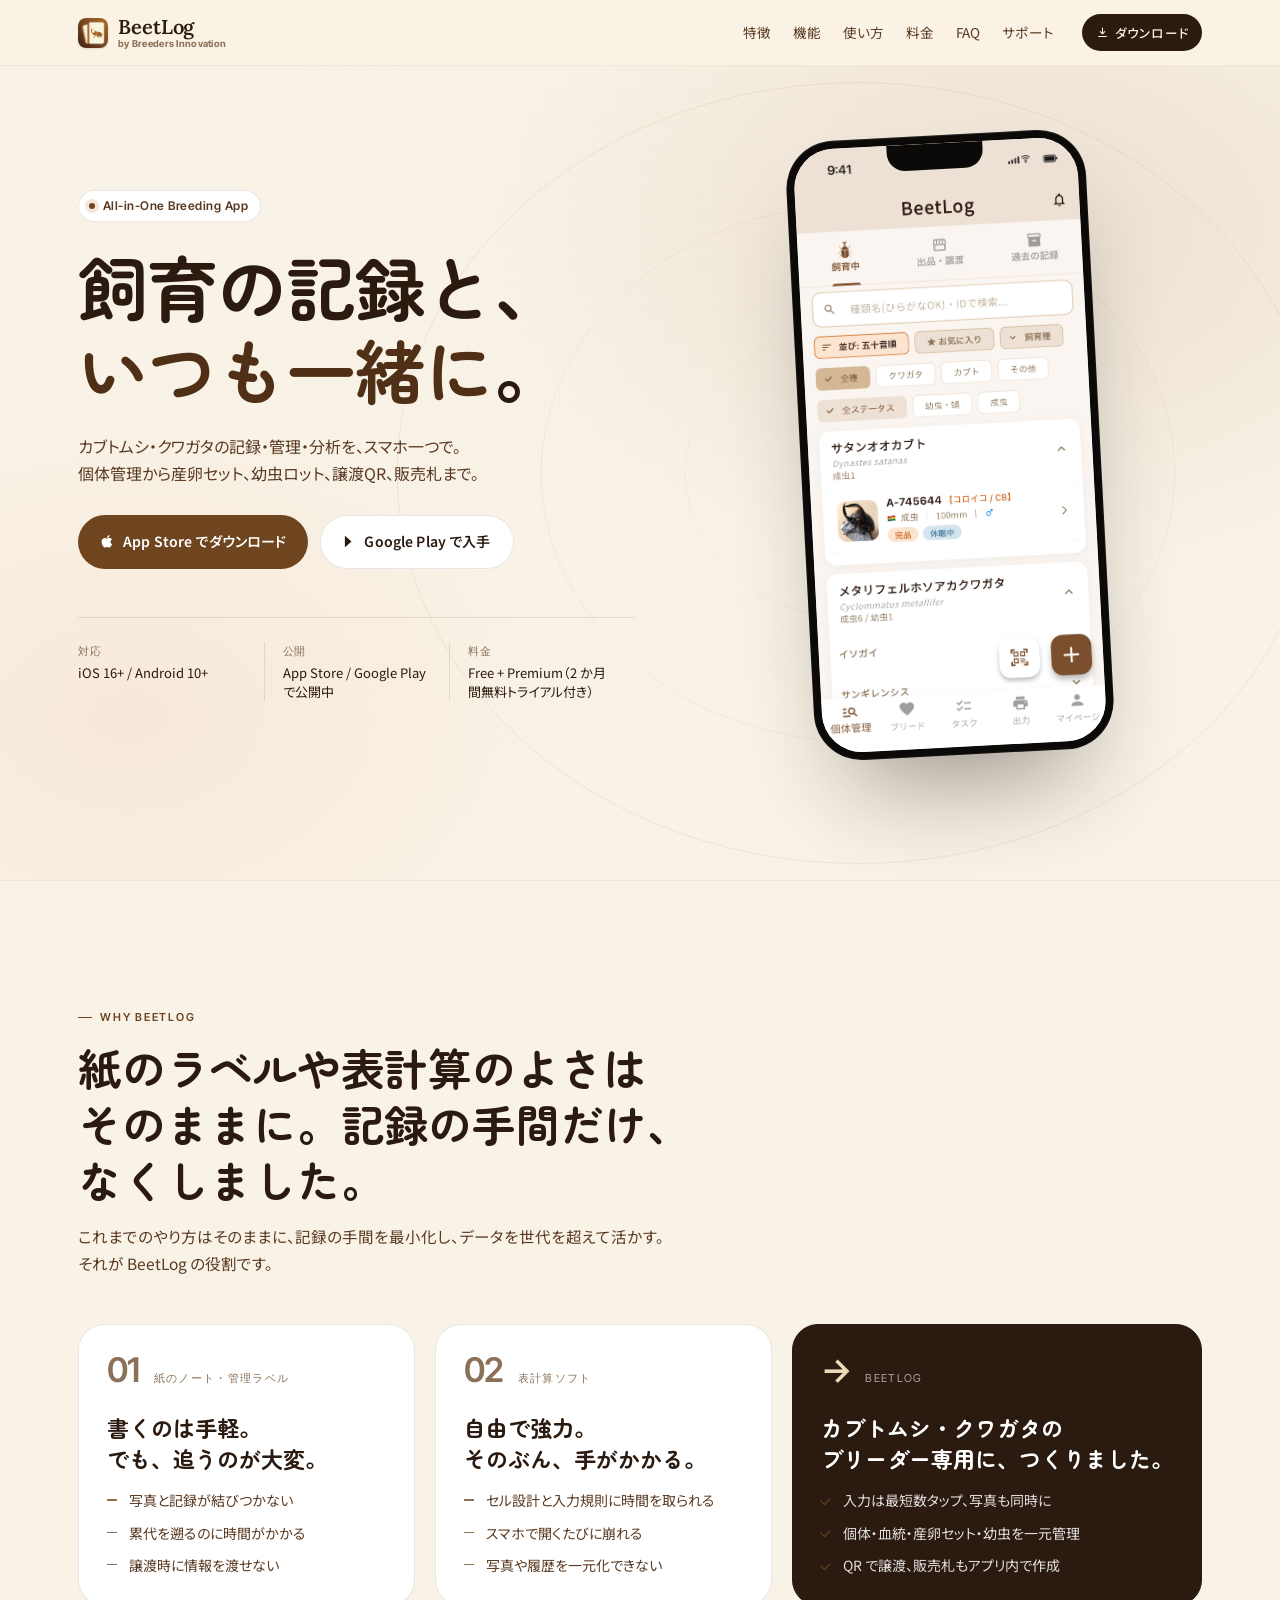
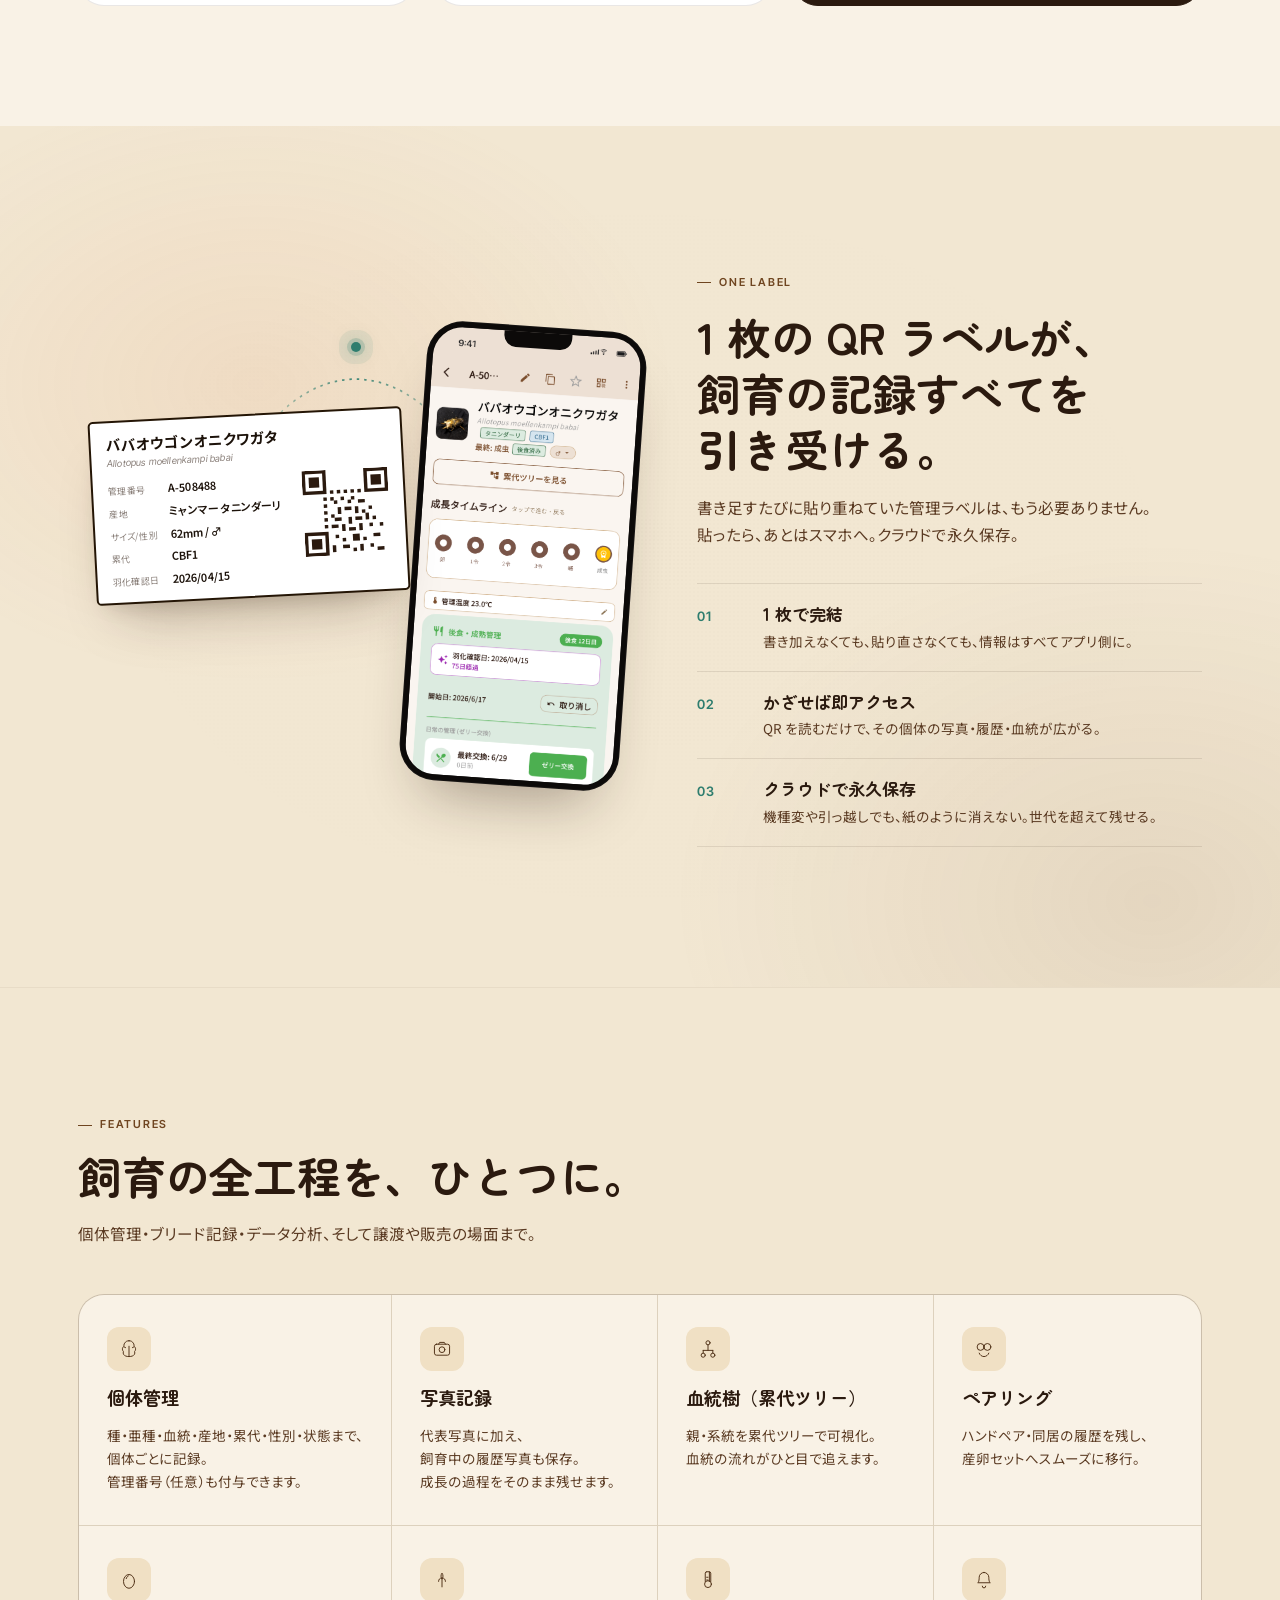
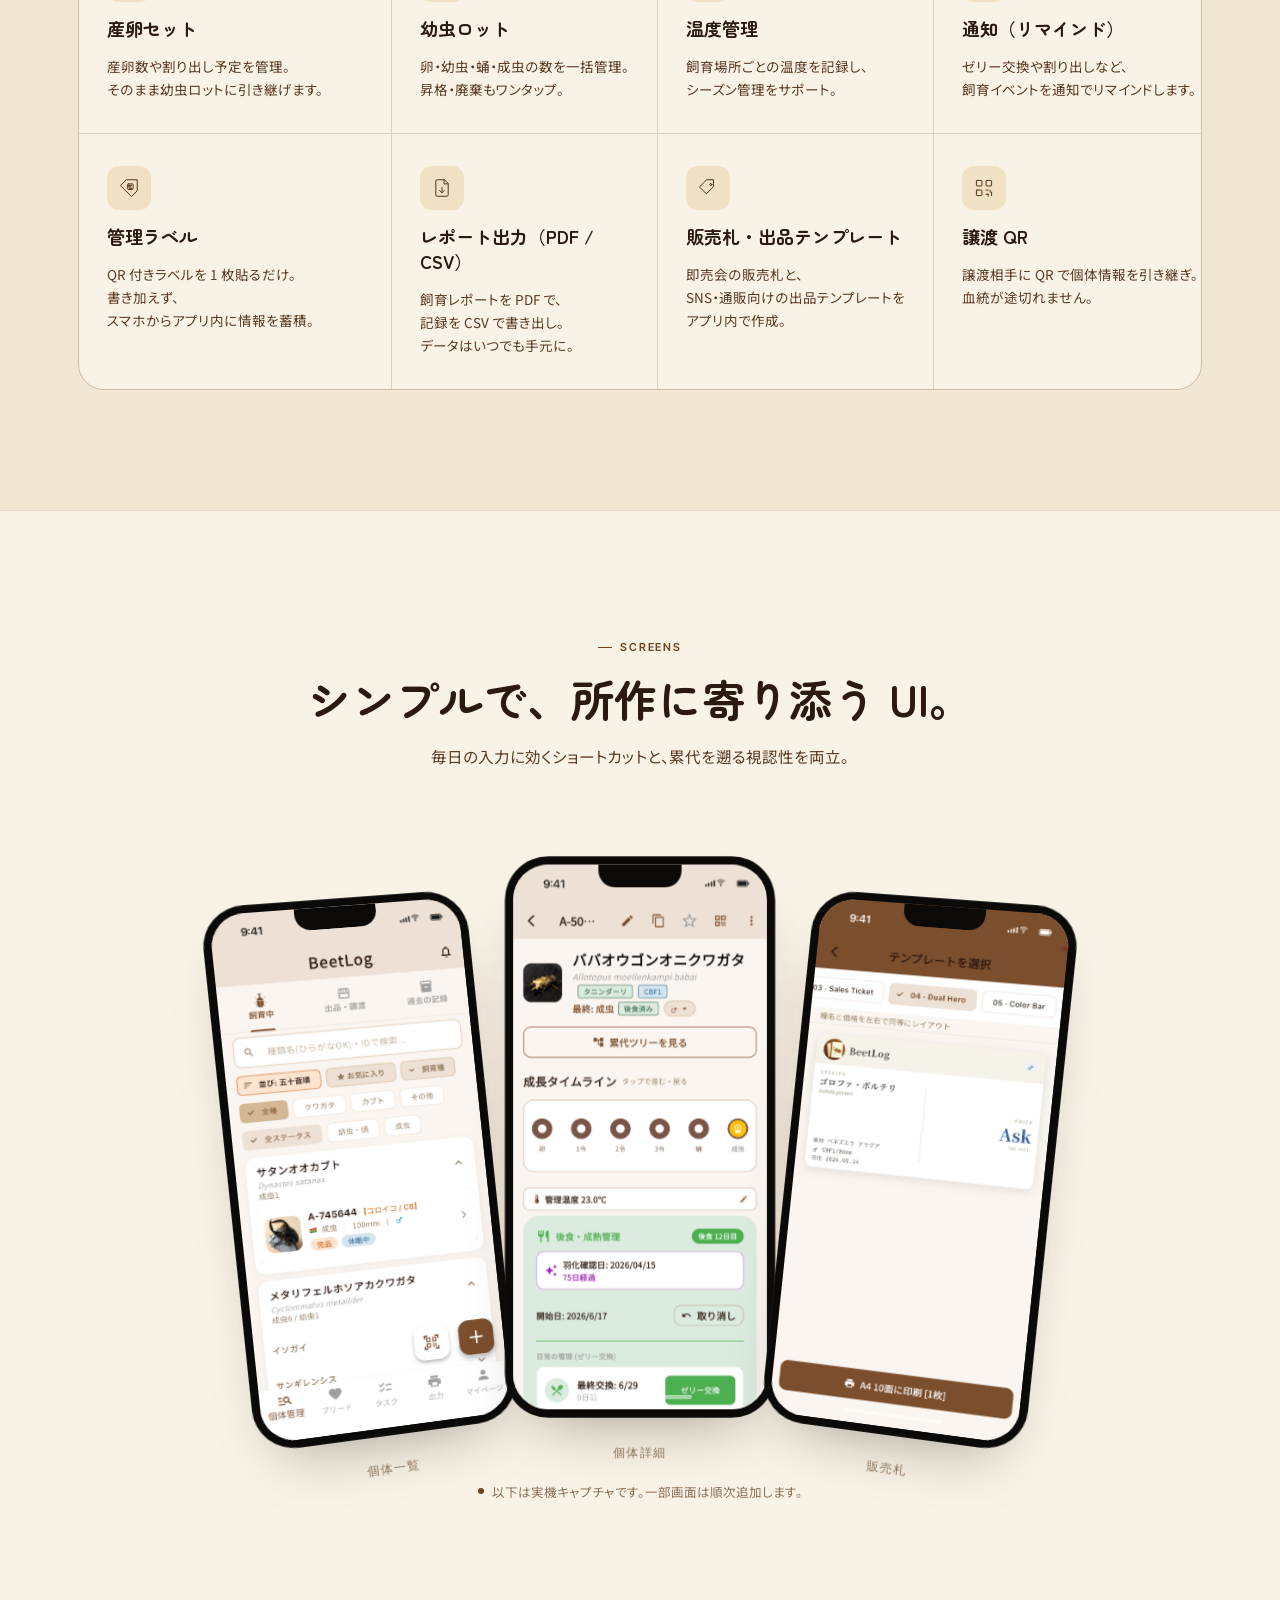
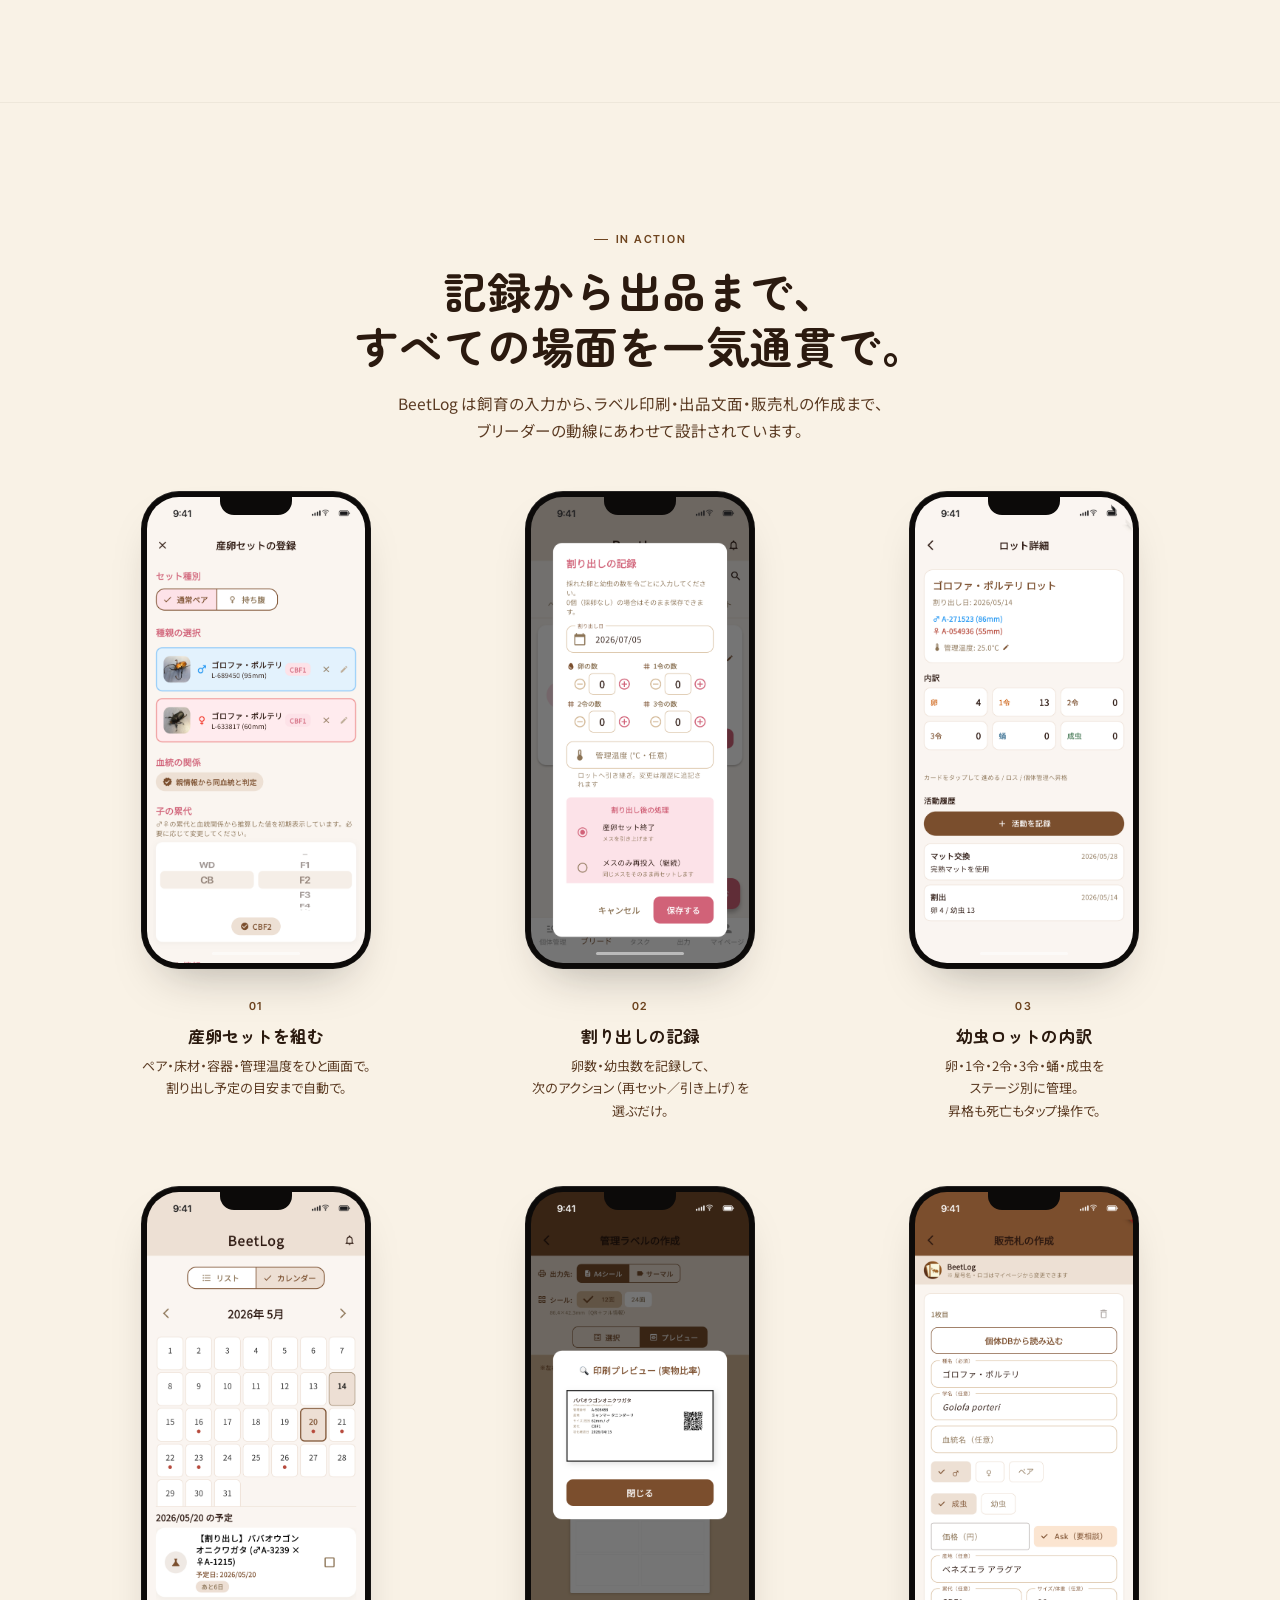
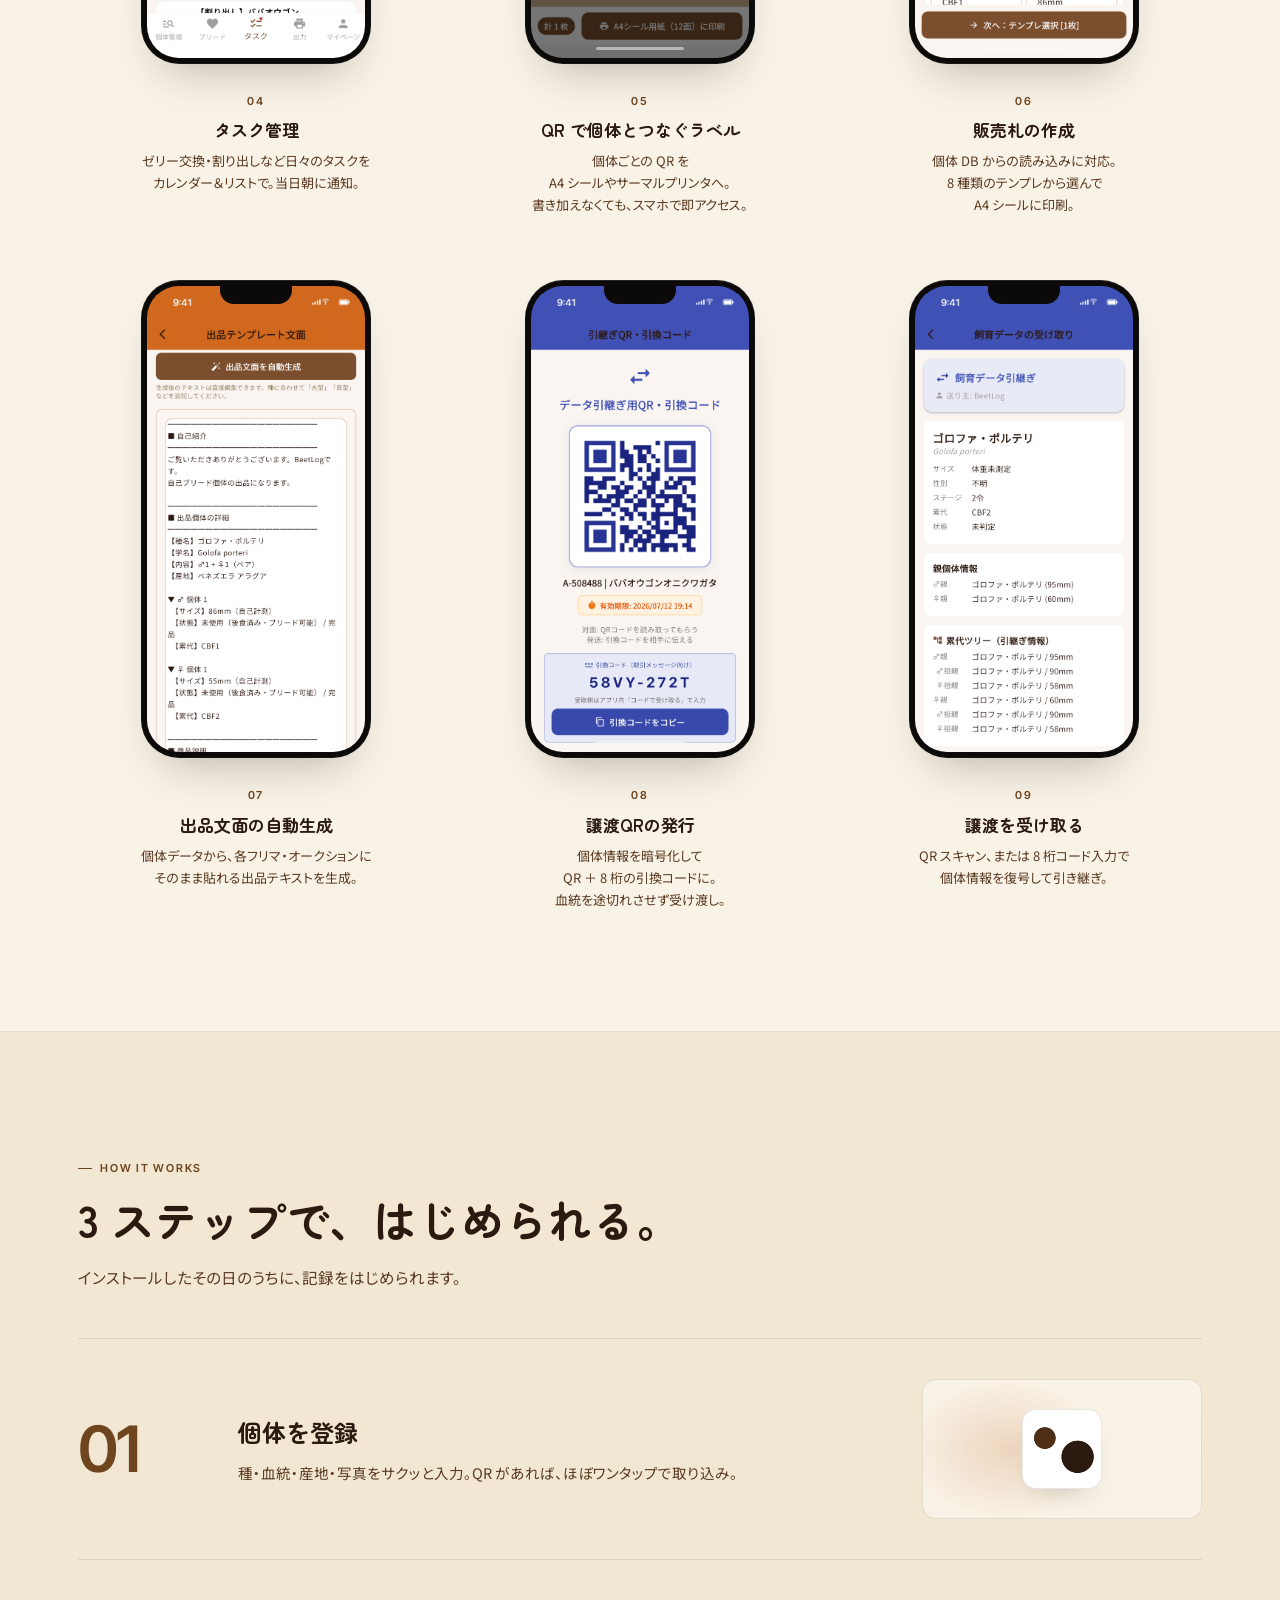
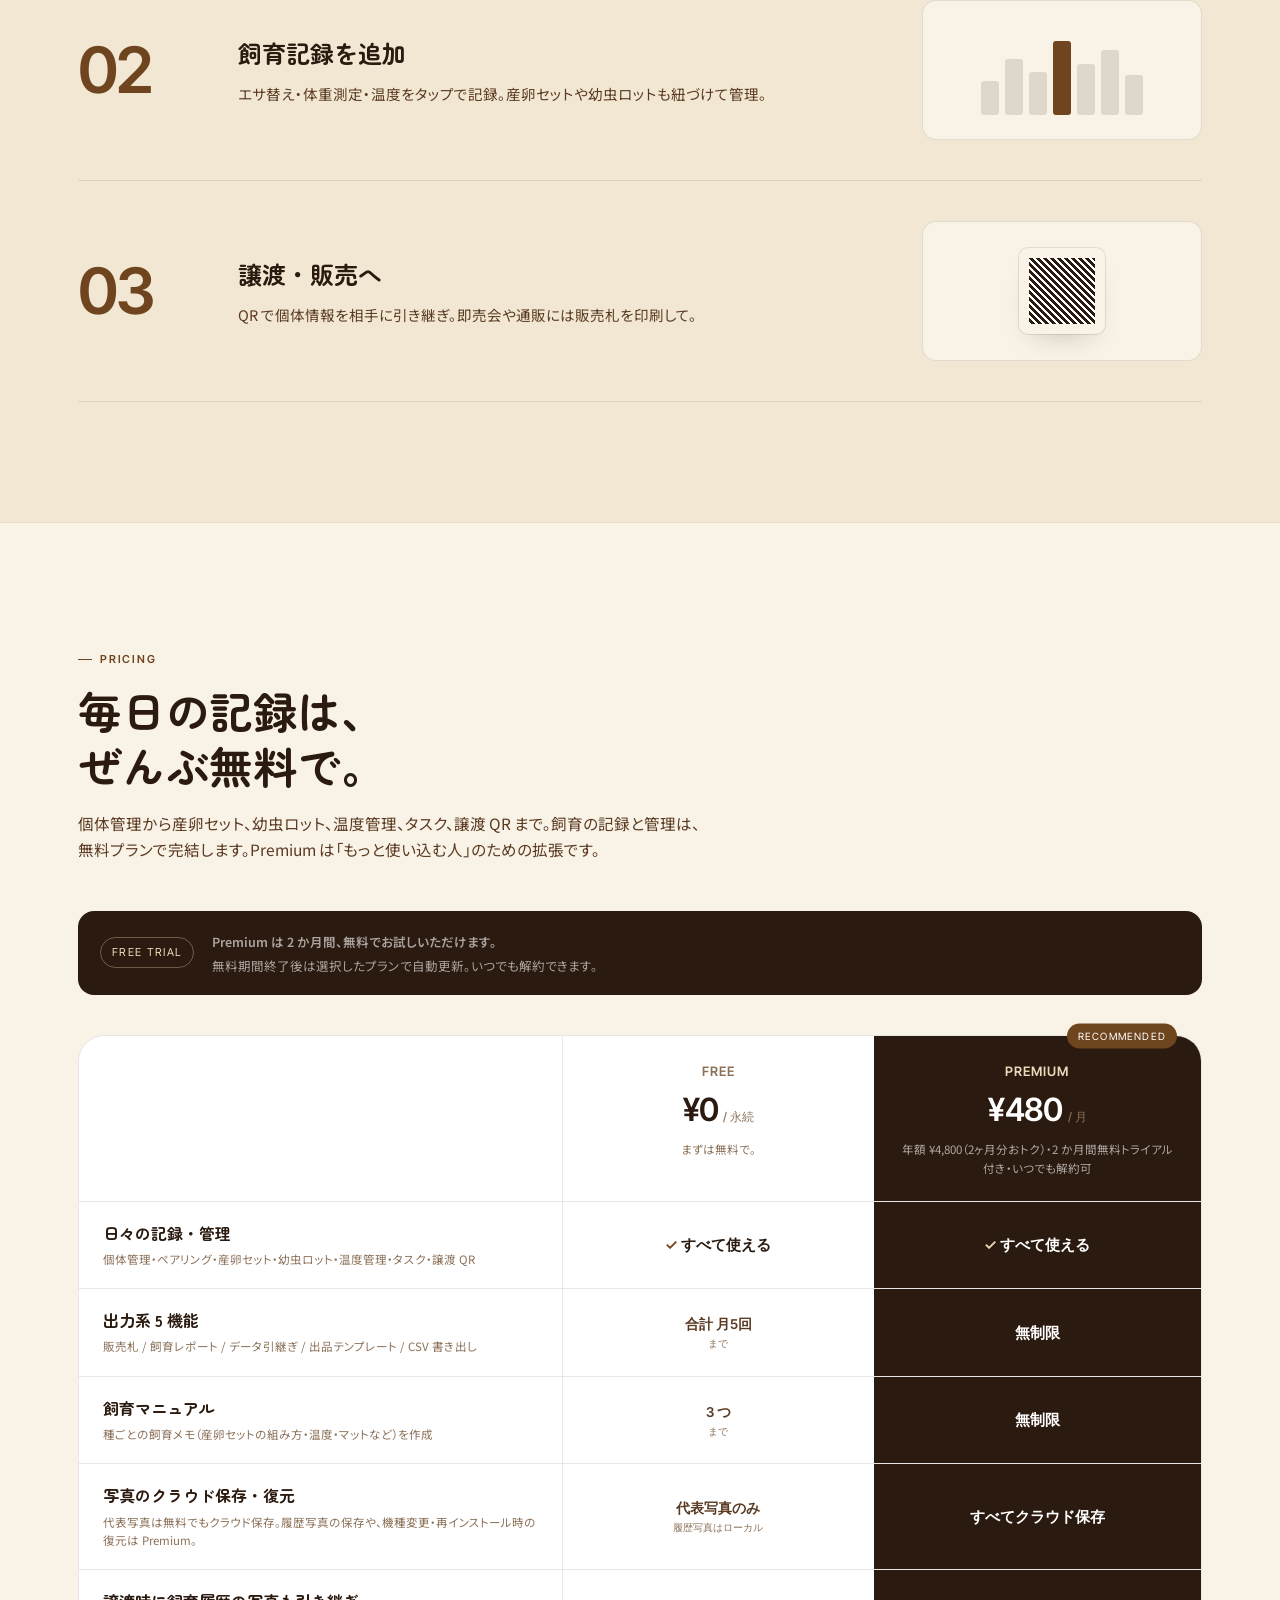
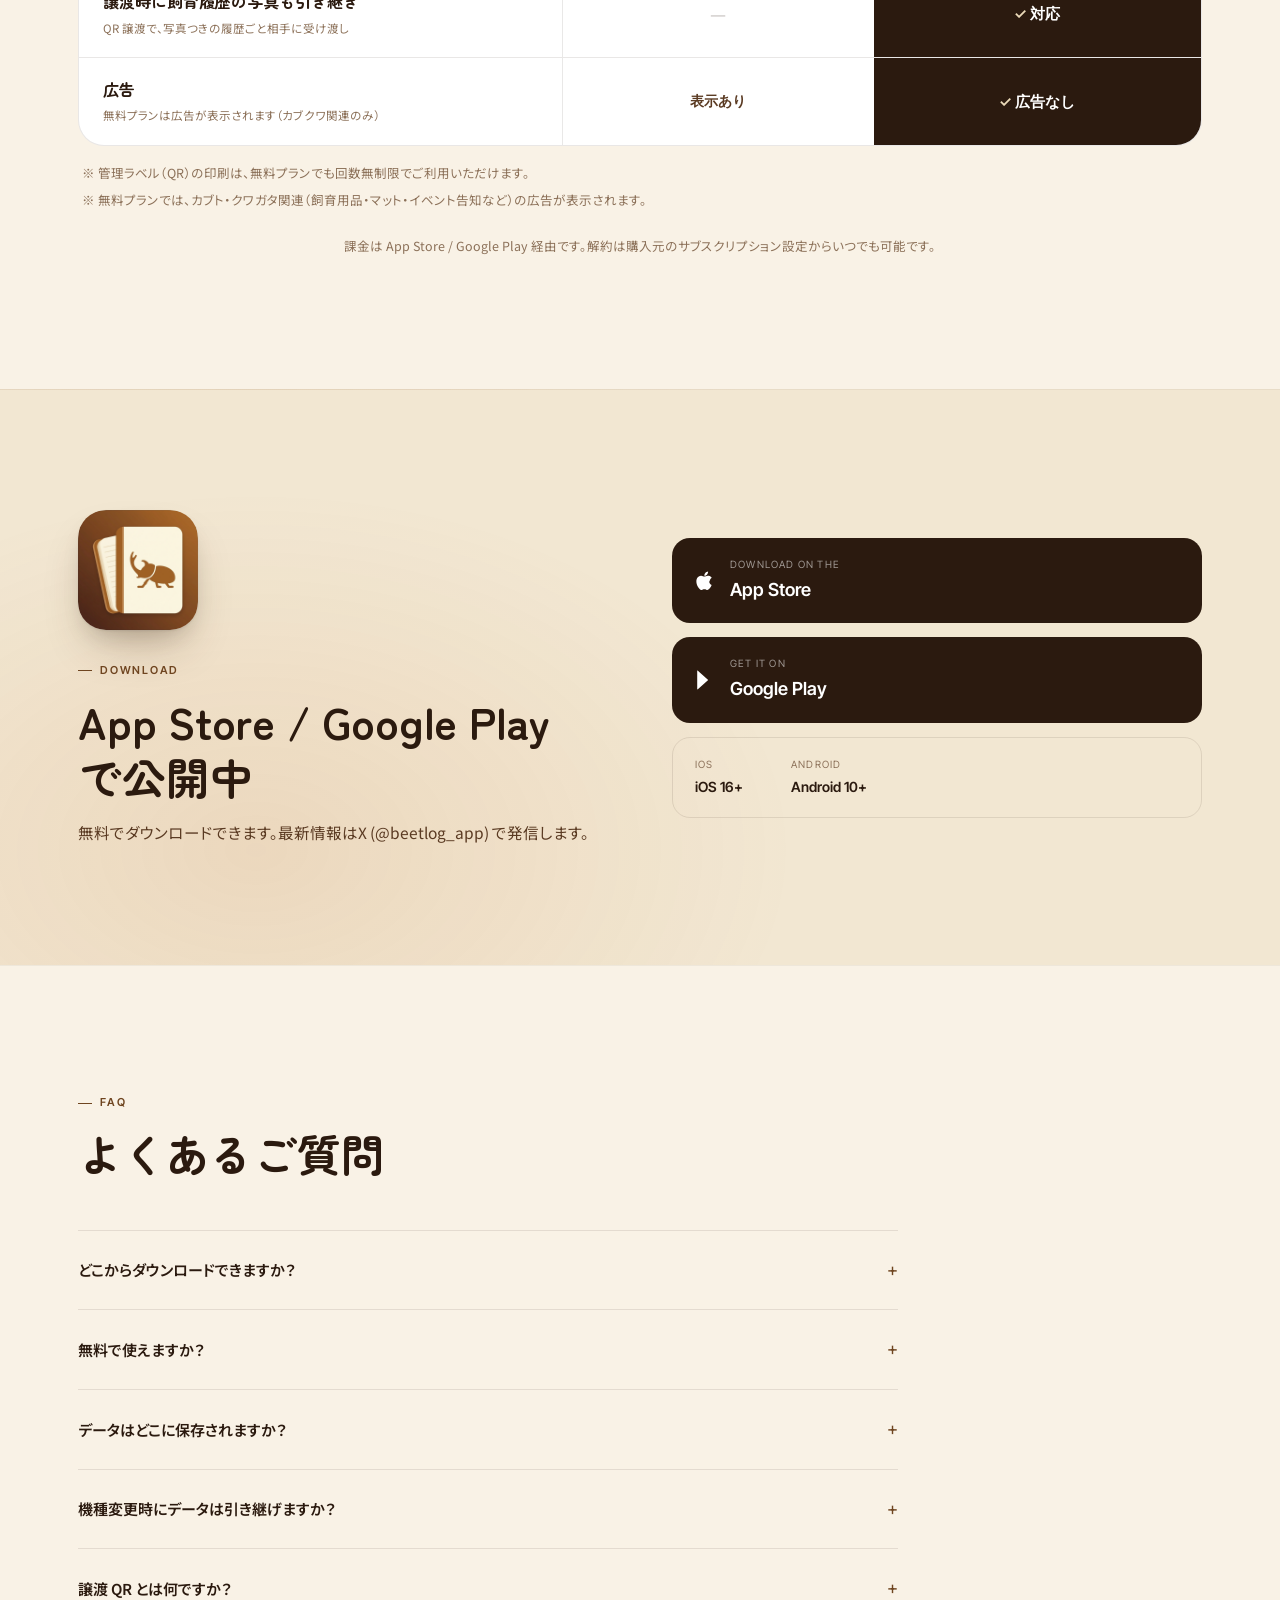
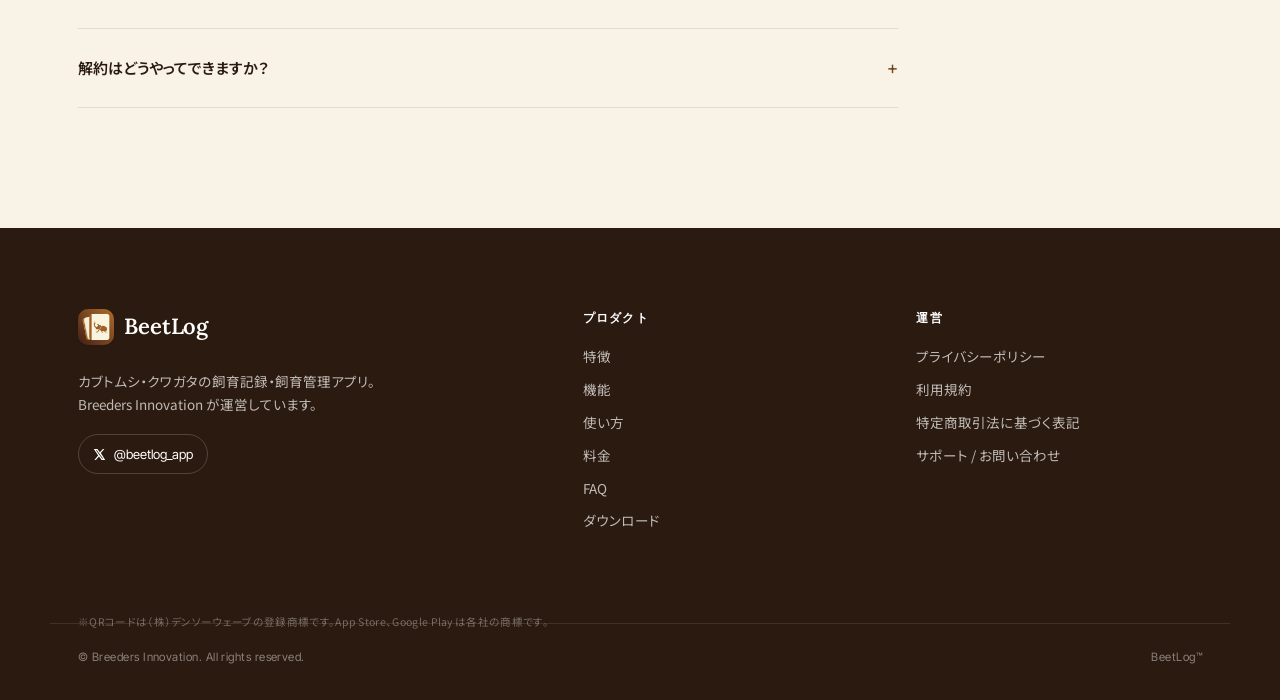
==== commit 01e40020: "料金セクションをアプリのPremium実装に合わせて更新 - ローンチキャンペーン表記を「2か月間無料トライアル」に変更   （ヒーローの料金メタ・料金バナー・FAQ・JSON-LD） - Premi" ====
--- a/index.html
+++ b/index.html
@@ -69,7 +69,7 @@
         {
           "@type": "Question",
           "name": "無料で使えますか？",
-          "acceptedAnswer": { "@type": "Answer", "text": "はい。個体管理・産卵セット・幼虫ロット・温度管理・タスク・譲渡QRなど、日々の飼育記録と管理は無料プランですべてお使いいただけます。Premiumでは出力系機能の回数制限解放、履歴写真のクラウド保存、広告なしなどが加わります。" }
+          "acceptedAnswer": { "@type": "Answer", "text": "はい。個体管理・産卵セット・幼虫ロット・温度管理・タスク・譲渡QRなど、日々の飼育記録と管理は無料プランですべてお使いいただけます。Premiumでは出力系機能の回数制限解放、履歴写真のクラウド保存、広告なしなどが加わります。Premiumには2か月間の無料トライアルが付いています。" }
         },
         {
           "@type": "Question",
@@ -169,7 +169,7 @@
         </div>
         <div class="meta-cell">
           <div class="meta-k">料金</div>
-          <div class="meta-v">Free + Premium（ローンチ期間 全機能無料）</div>
+          <div class="meta-v">Free + Premium（2 か月間無料トライアル付き）</div>
         </div>
       </div>
     </div>
@@ -664,10 +664,10 @@
     </div>
 
     <div class="launch-banner">
-      <div class="lb-tag">Launch Campaign</div>
+      <div class="lb-tag">Free Trial</div>
       <div class="lb-body">
-        <strong><span style="white-space:nowrap">ローンチから一定期間は、</span><span style="white-space:nowrap">Premium 機能もすべて無料でお試しいただけます。</span></strong>
-        <span><span style="white-space:nowrap">期間や条件は順次アプリ内・X で告知します。</span></span>
+        <strong><span style="white-space:nowrap">Premium は 2 か月間、</span><span style="white-space:nowrap">無料でお試しいただけます。</span></strong>
+        <span><span style="white-space:nowrap">無料期間終了後は選択したプランで自動更新。</span><span style="white-space:nowrap">いつでも解約できます。</span></span>
       </div>
     </div>
 
@@ -683,7 +683,7 @@
           <div class="pl-badge">Recommended</div>
           <div class="pl-name">Premium</div>
           <div class="pl-price">¥480<span>/ 月</span></div>
-          <div class="pl-tagline">年額 ¥4,800（2ヶ月分おトク）・いつでも解約可</div>
+          <div class="pl-tagline">年額 ¥4,800（2ヶ月分おトク）・2 か月間無料トライアル付き・いつでも解約可</div>
         </div>
       </div>
 
@@ -717,7 +717,7 @@
       <div class="plans-row">
         <div class="pl-cell pl-cell--label">
           <strong>写真のクラウド保存・復元</strong>
-          <span>代表写真は無料でもクラウド保存。履歴写真の保存・復元は Premium。</span>
+          <span>代表写真は無料でもクラウド保存。履歴写真の保存や、機種変更・再インストール時の復元は Premium。</span>
         </div>
         <div class="pl-cell pl-cell--free"><span class="pl-meter">代表写真のみ<small>履歴写真はローカル</small></span></div>
         <div class="pl-cell pl-cell--prem"><span class="pl-yes">すべてクラウド保存</span></div>
@@ -803,7 +803,7 @@
       </details>
       <details>
         <summary>無料で使えますか？<span class="faq-x">+</span></summary>
-        <p>はい。個体管理・産卵セット・幼虫ロット・温度管理・タスク・譲渡 QR など、日々の飼育記録と管理は無料プランですべてお使いいただけます。Premium との違いは主に 5 点（出力系 5 機能の回数制限の解放／飼育マニュアルの作成数無制限／履歴写真のクラウド保存・復元／譲渡時に写真も引き継ぎ／広告なし）です。さらにローンチから一定期間は、Premium 機能を含めて全機能を無料でお試しいただける予定です。</p>
+        <p>はい。個体管理・産卵セット・幼虫ロット・温度管理・タスク・譲渡 QR など、日々の飼育記録と管理は無料プランですべてお使いいただけます。Premium との違いは主に 5 点（出力系 5 機能の回数制限の解放／飼育マニュアルの作成数無制限／履歴写真のクラウド保存・復元／譲渡時に写真も引き継ぎ／広告なし）です。また、Premium には 2 か月間の無料トライアルが付いています。</p>
       </details>
       <details>
         <summary>データはどこに保存されますか？<span class="faq-x">+</span></summary>
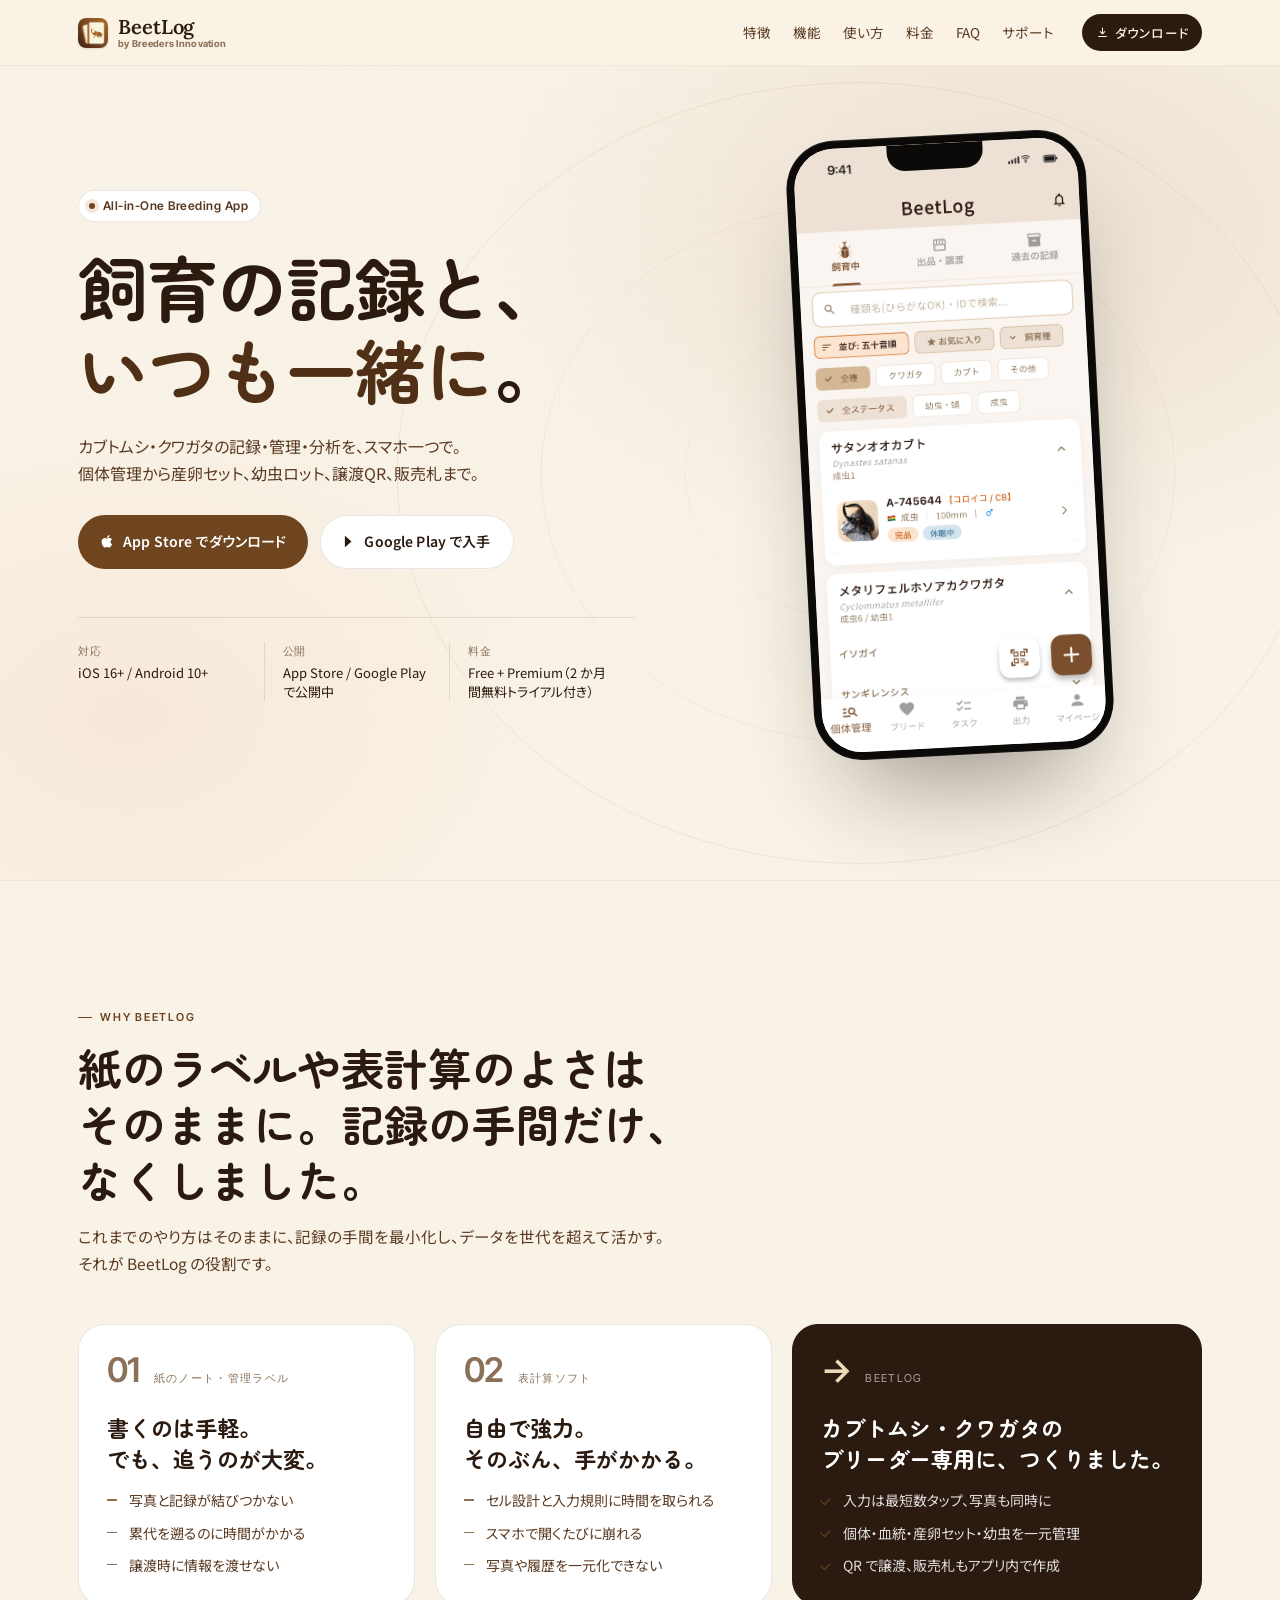
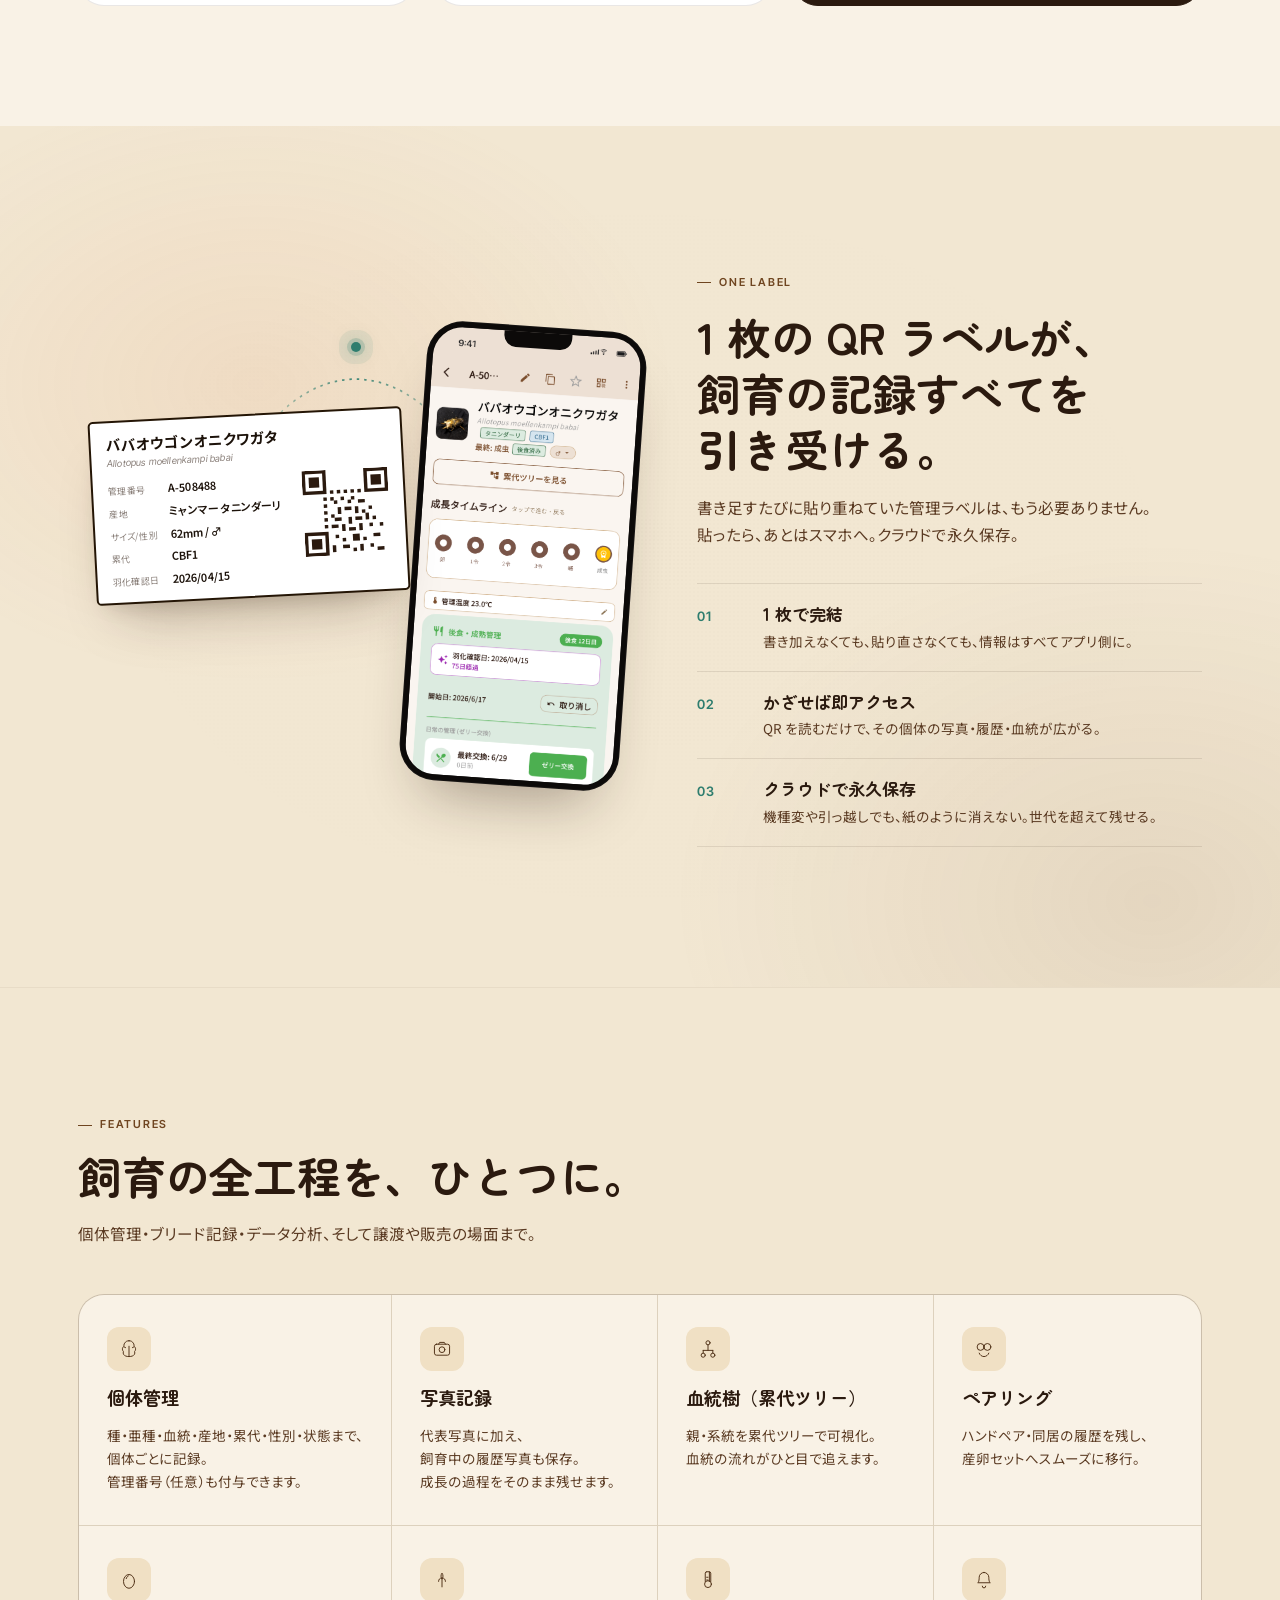
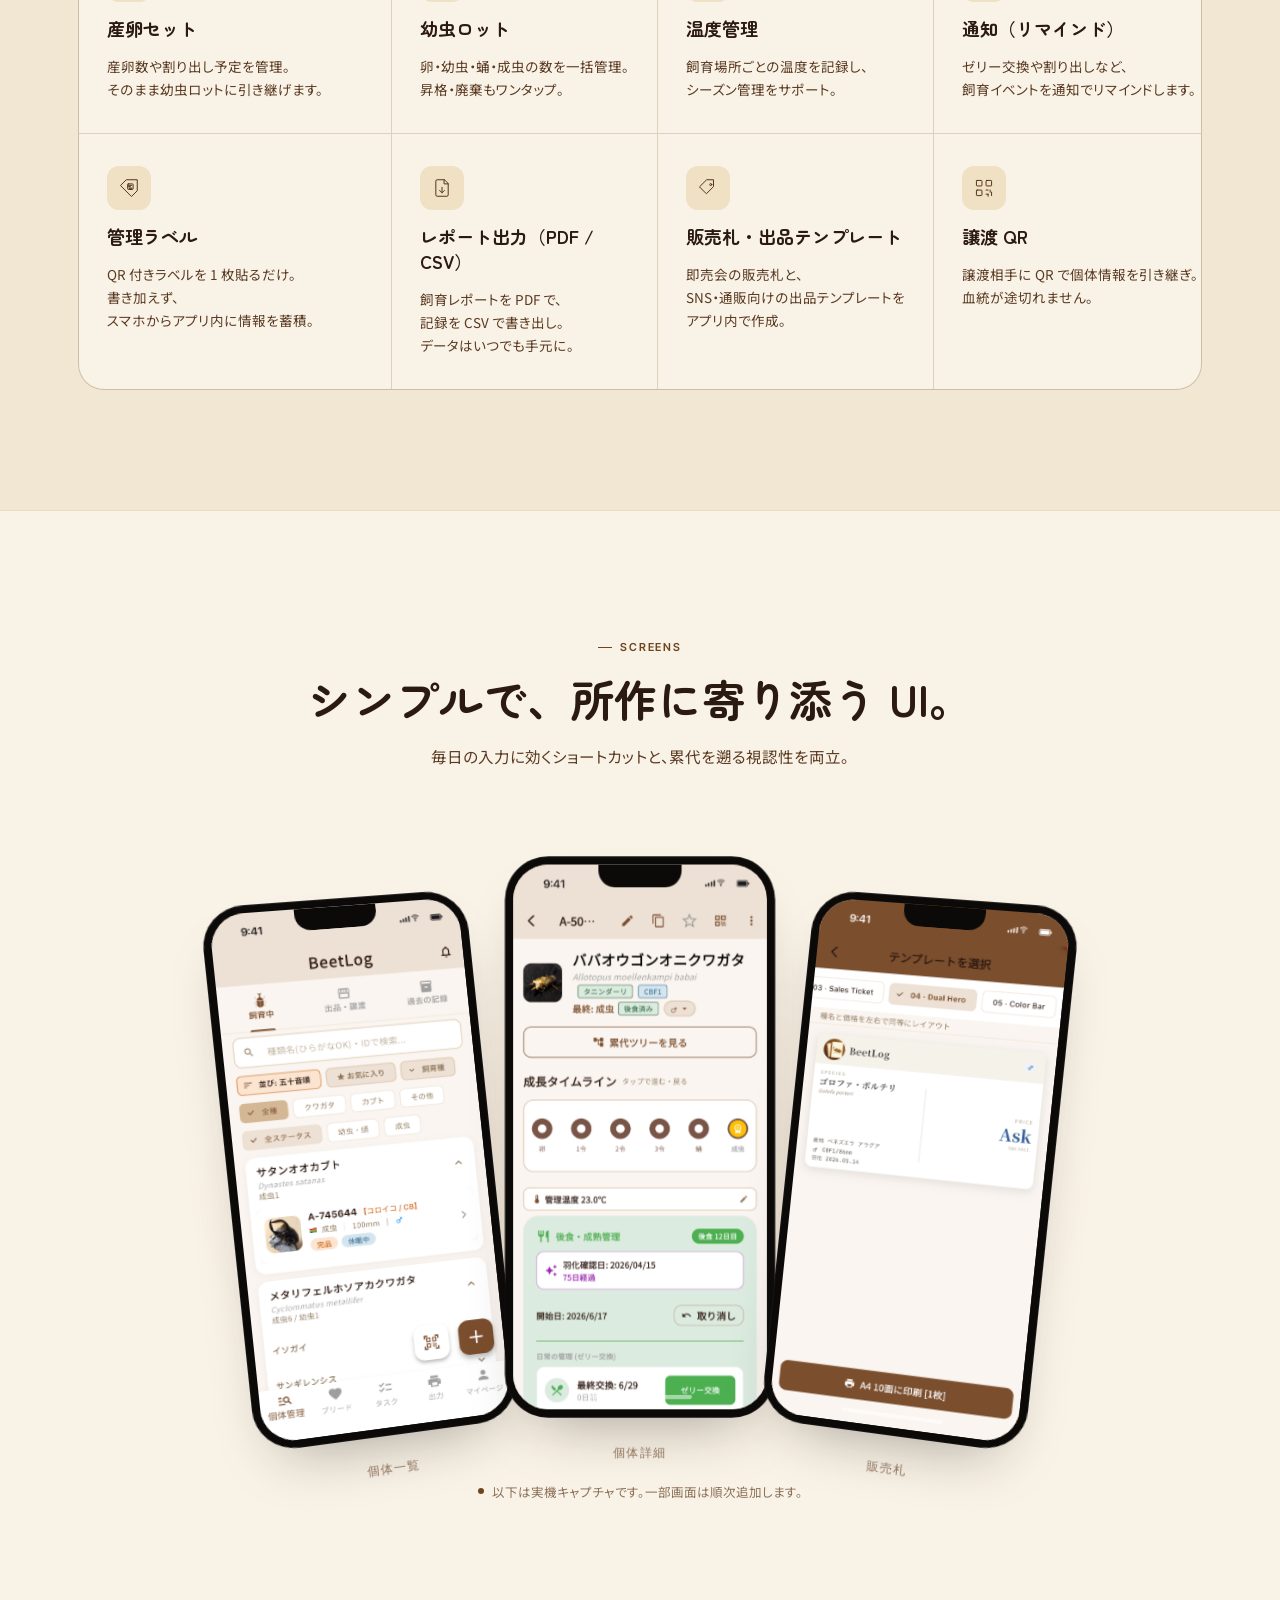
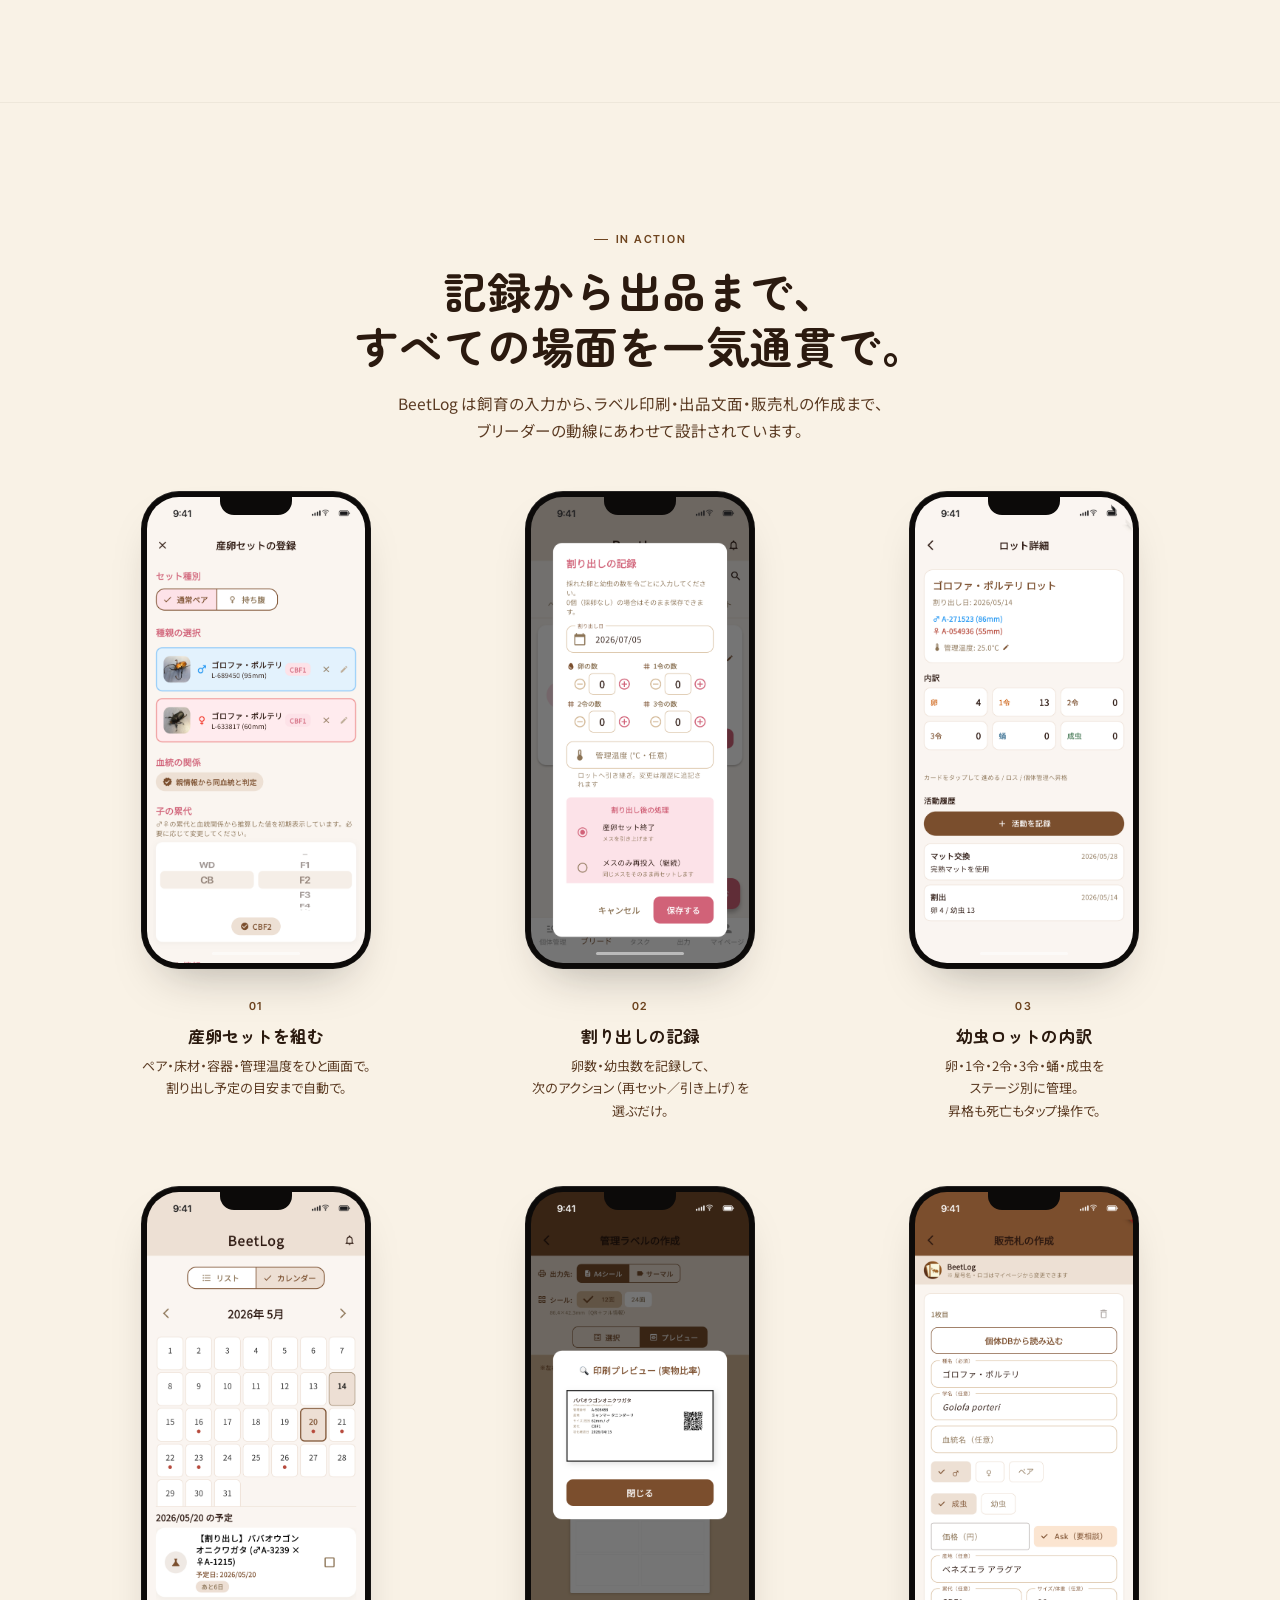
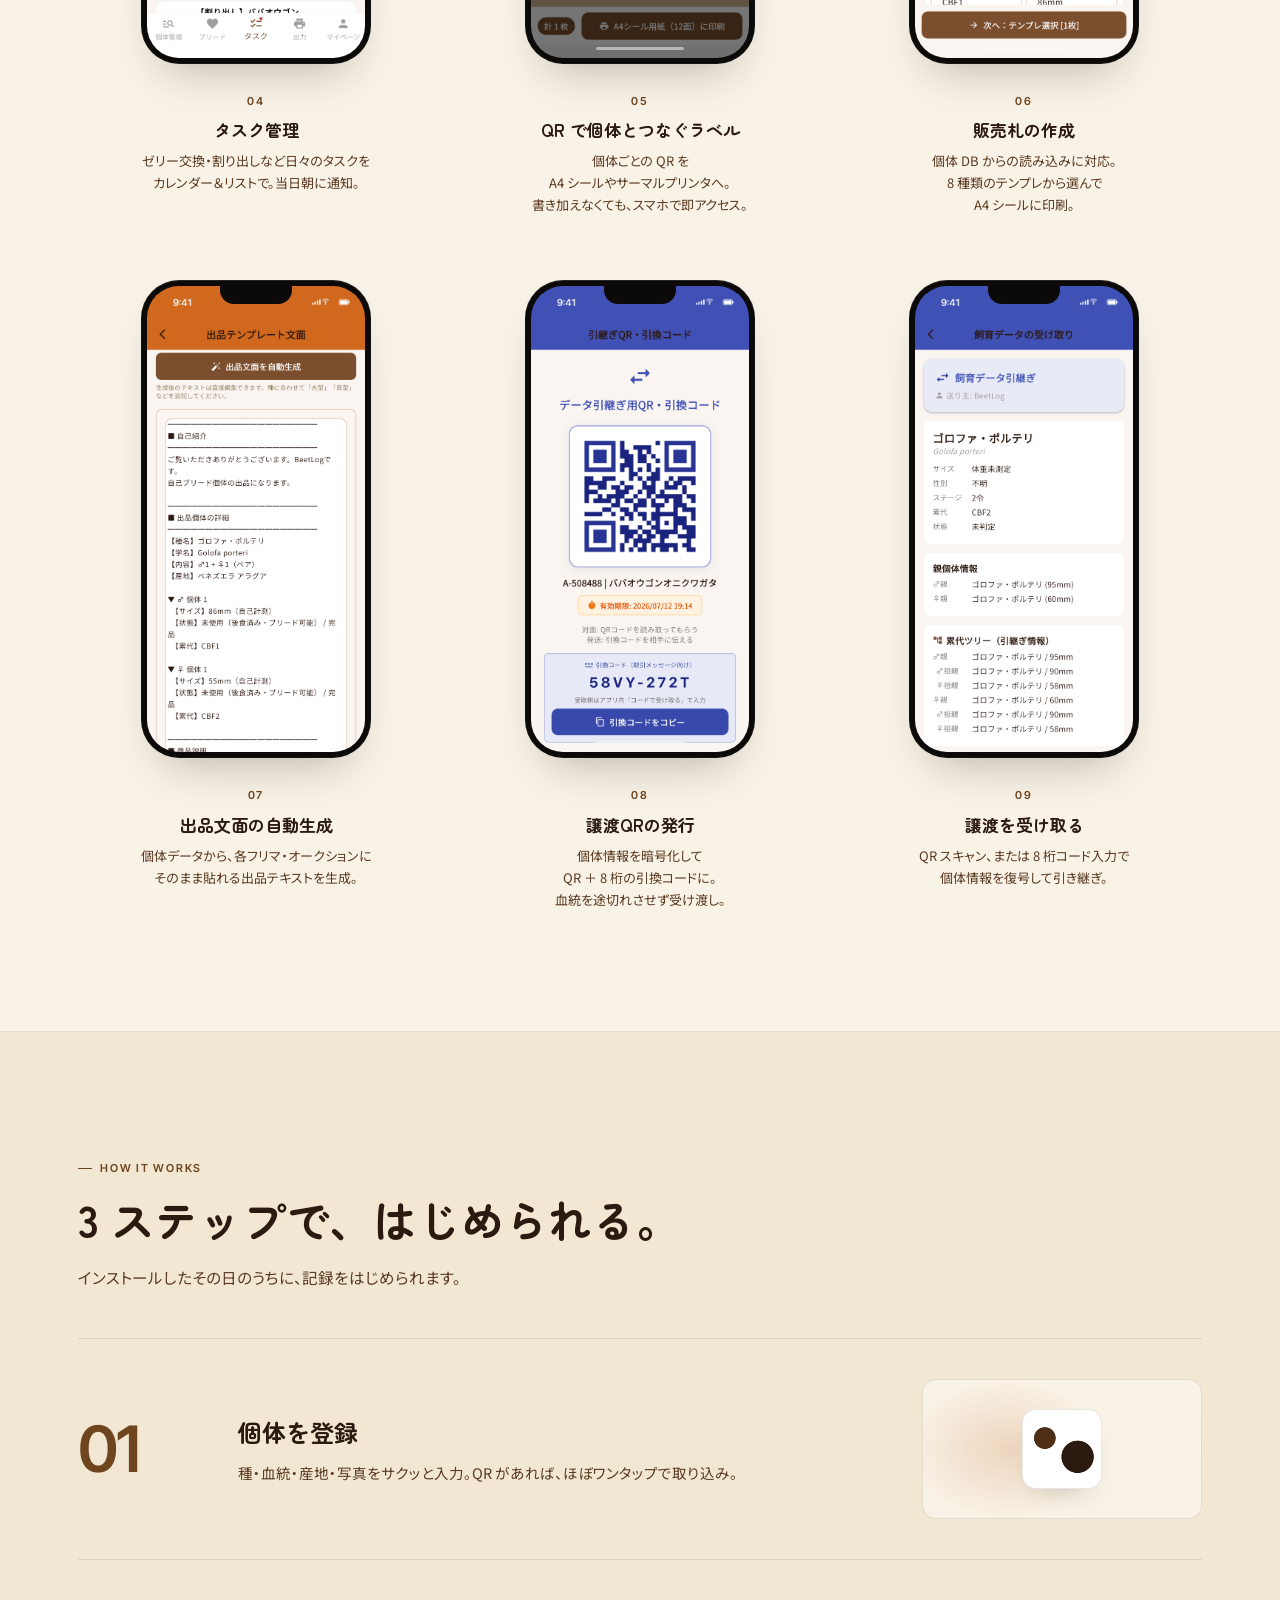
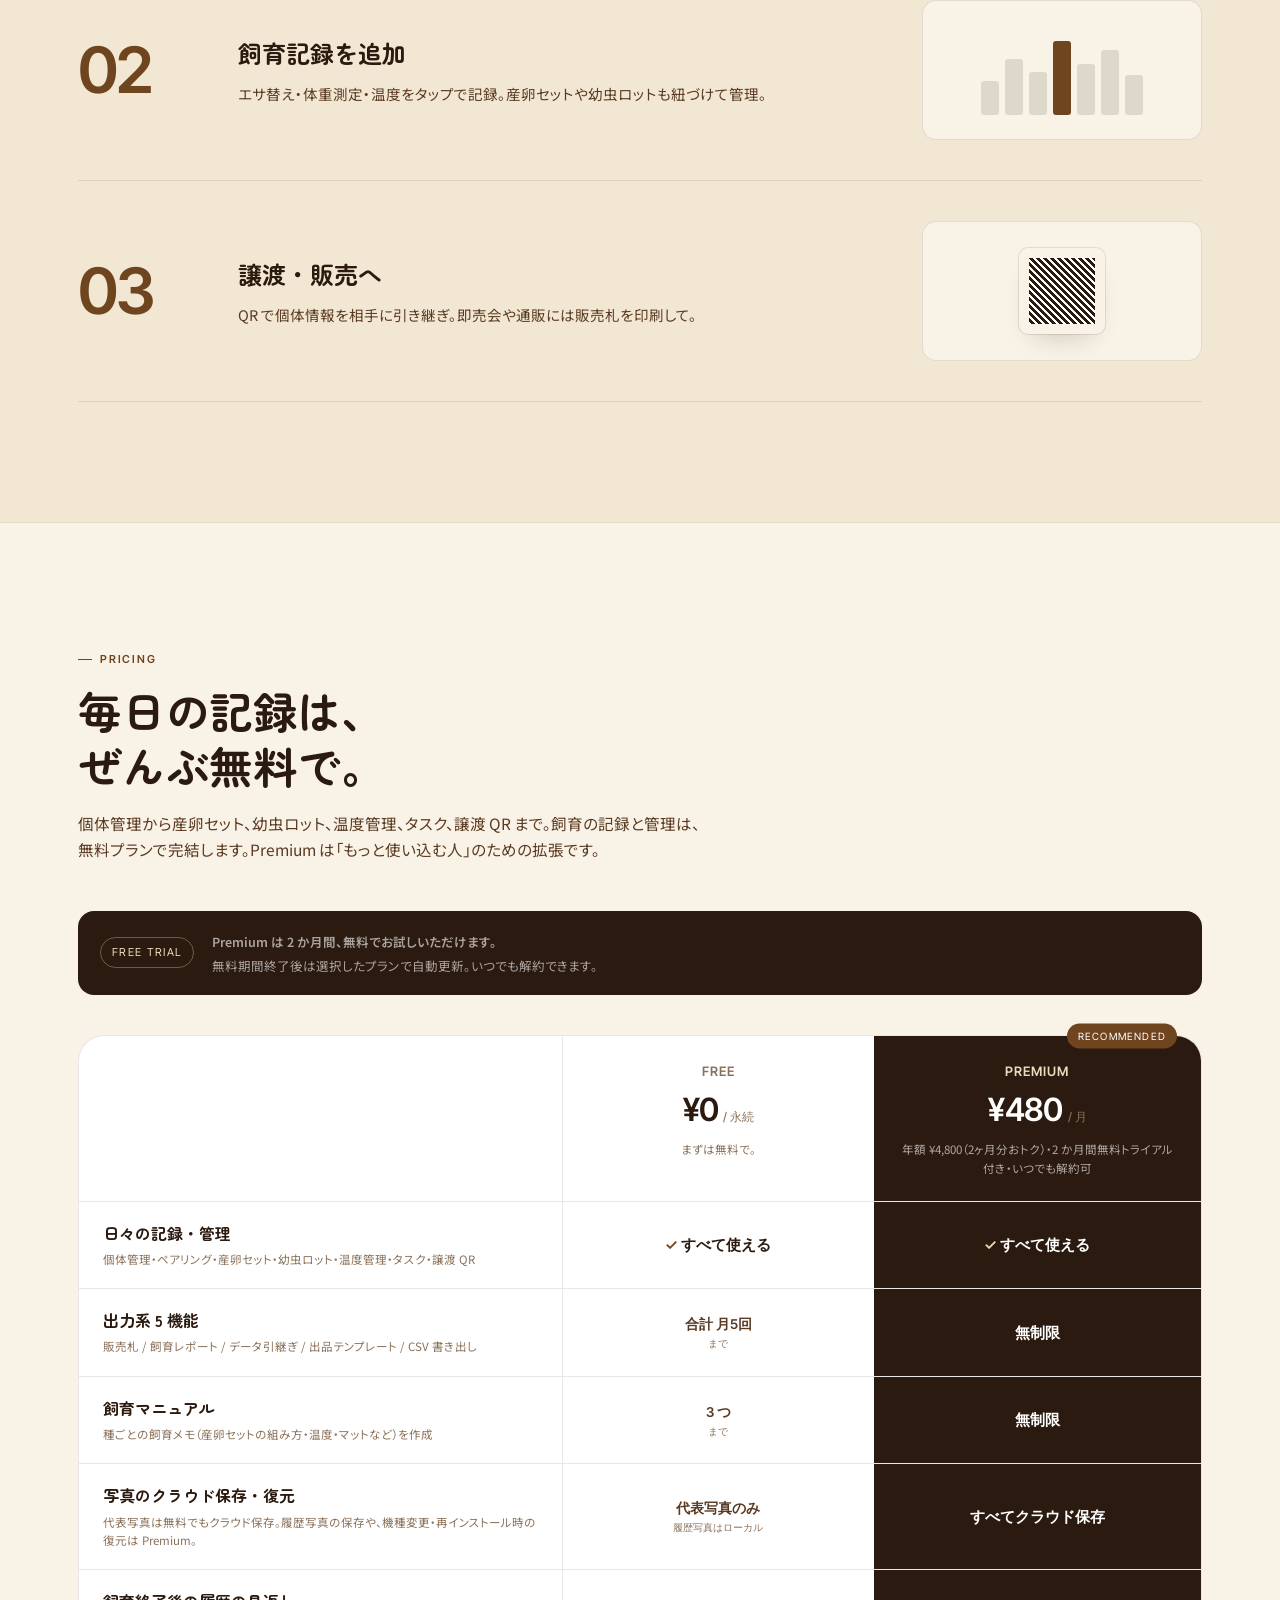
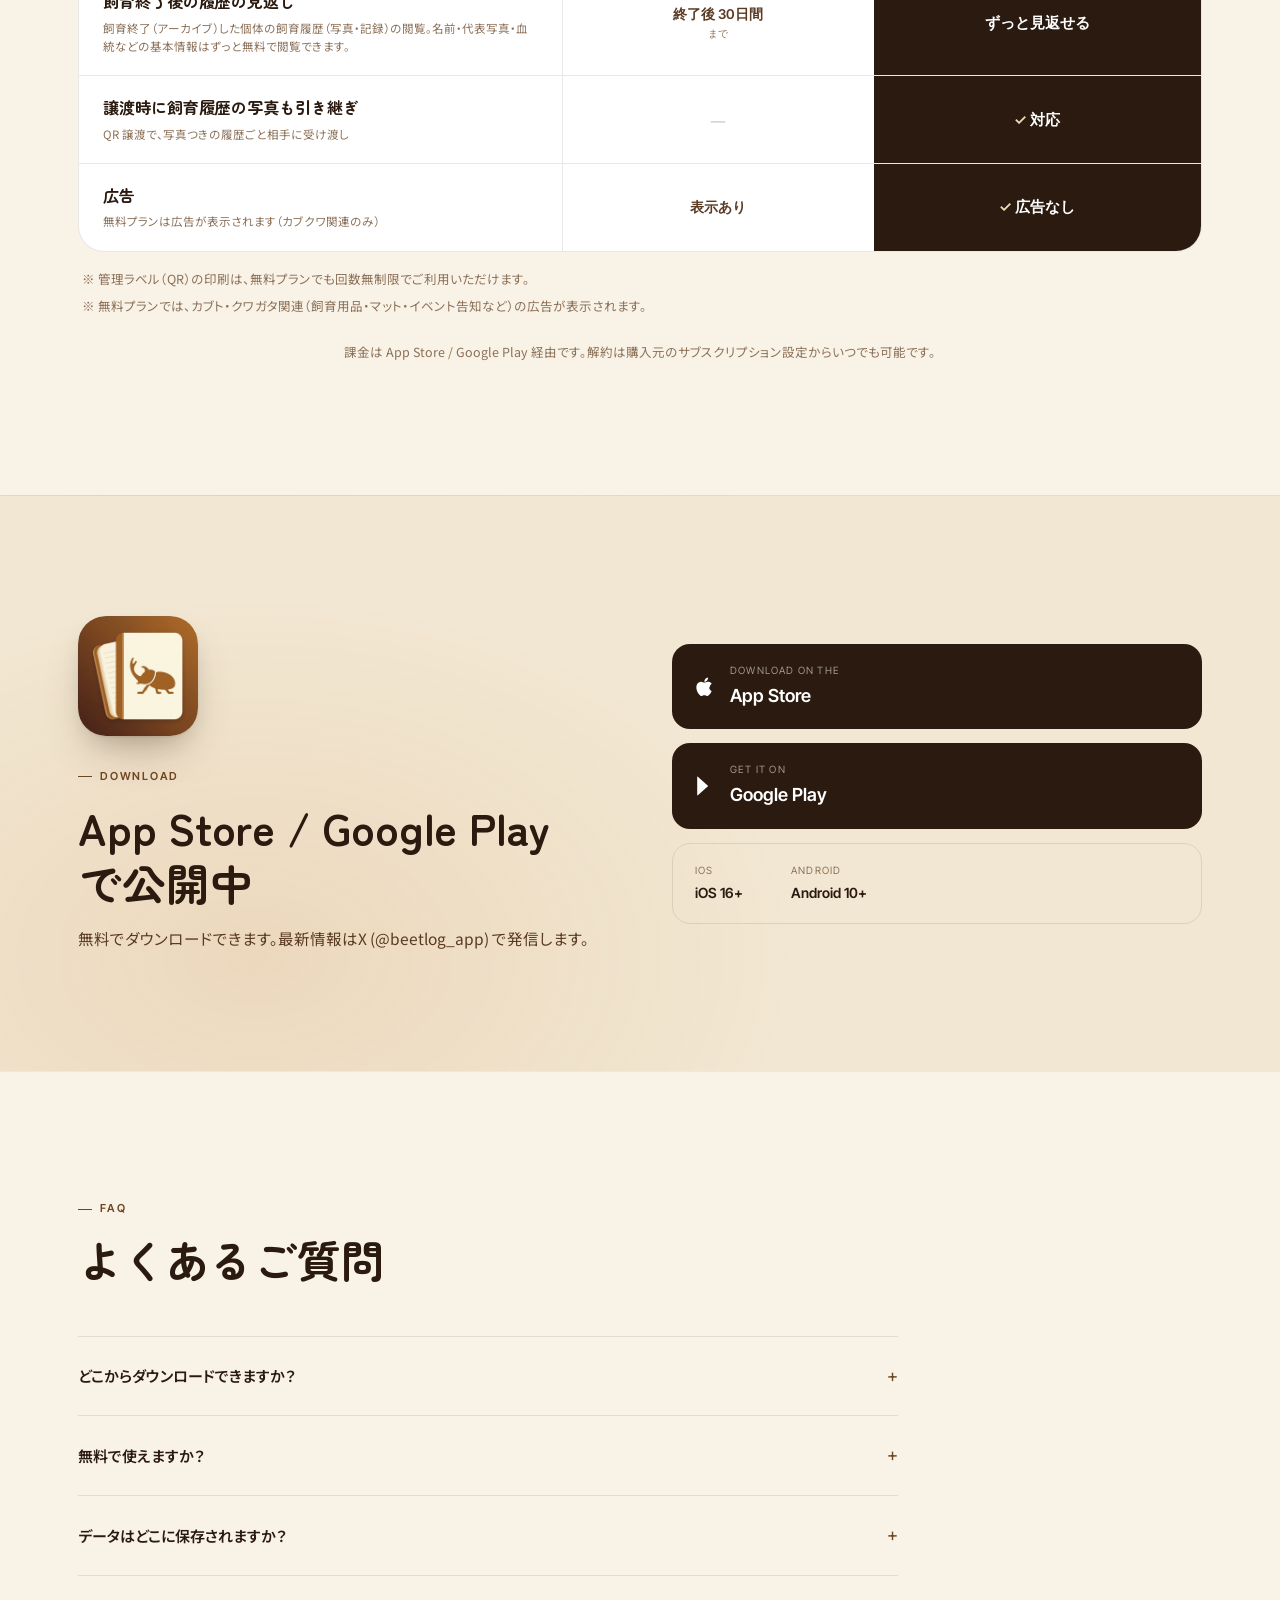
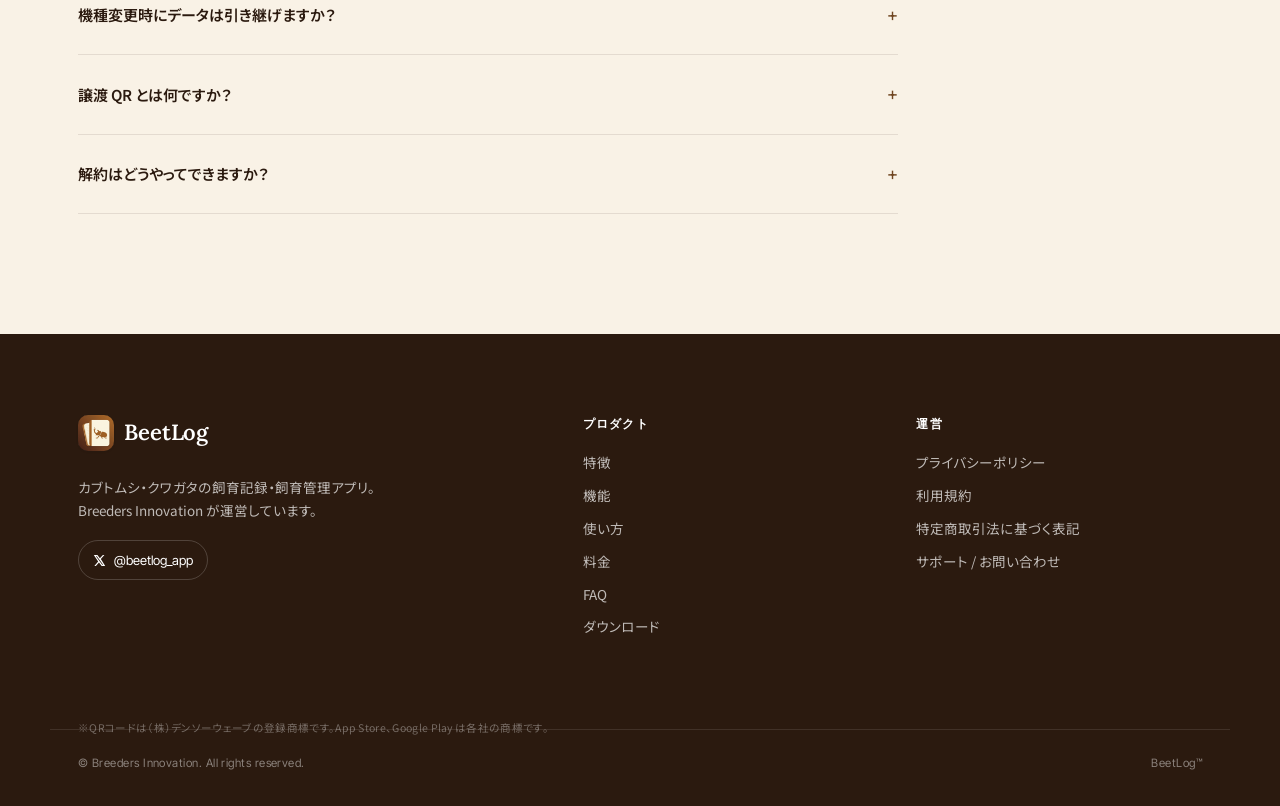
==== commit 8b1d6c66: "料金比較表に「飼育終了後の履歴の見返し」を追加 - 無料: 飼育終了（アーカイブ）後 30日間まで閲覧可   （名前・代表写真・血統などの基本情報はずっと無料） - Premium: ずっと見返せる " ====
--- a/index.html
+++ b/index.html
@@ -69,7 +69,7 @@
         {
           "@type": "Question",
           "name": "無料で使えますか？",
-          "acceptedAnswer": { "@type": "Answer", "text": "はい。個体管理・産卵セット・幼虫ロット・温度管理・タスク・譲渡QRなど、日々の飼育記録と管理は無料プランですべてお使いいただけます。Premiumでは出力系機能の回数制限解放、履歴写真のクラウド保存、広告なしなどが加わります。Premiumには2か月間の無料トライアルが付いています。" }
+          "acceptedAnswer": { "@type": "Answer", "text": "はい。個体管理・産卵セット・幼虫ロット・温度管理・タスク・譲渡QRなど、日々の飼育記録と管理は無料プランですべてお使いいただけます。Premiumでは出力系機能の回数制限解放、履歴写真のクラウド保存、飼育終了後の履歴閲覧（無料は終了後30日間）、広告なしなどが加わります。Premiumには2か月間の無料トライアルが付いています。" }
         },
         {
           "@type": "Question",
@@ -725,6 +725,15 @@
 
       <div class="plans-row">
         <div class="pl-cell pl-cell--label">
+          <strong>飼育終了後の履歴の見返し</strong>
+          <span>飼育終了（アーカイブ）した個体の飼育履歴（写真・記録）の閲覧。名前・代表写真・血統などの基本情報はずっと無料で閲覧できます。</span>
+        </div>
+        <div class="pl-cell pl-cell--free"><span class="pl-meter">終了後 30日間<small>まで</small></span></div>
+        <div class="pl-cell pl-cell--prem"><span class="pl-yes">ずっと見返せる</span></div>
+      </div>
+
+      <div class="plans-row">
+        <div class="pl-cell pl-cell--label">
           <strong>譲渡時に飼育履歴の写真も引き継ぎ</strong>
           <span>QR 譲渡で、写真つきの履歴ごと相手に受け渡し</span>
         </div>
@@ -803,7 +812,7 @@
       </details>
       <details>
         <summary>無料で使えますか？<span class="faq-x">+</span></summary>
-        <p>はい。個体管理・産卵セット・幼虫ロット・温度管理・タスク・譲渡 QR など、日々の飼育記録と管理は無料プランですべてお使いいただけます。Premium との違いは主に 5 点（出力系 5 機能の回数制限の解放／飼育マニュアルの作成数無制限／履歴写真のクラウド保存・復元／譲渡時に写真も引き継ぎ／広告なし）です。また、Premium には 2 か月間の無料トライアルが付いています。</p>
+        <p>はい。個体管理・産卵セット・幼虫ロット・温度管理・タスク・譲渡 QR など、日々の飼育記録と管理は無料プランですべてお使いいただけます。Premium との違いは主に 6 点（出力系 5 機能の回数制限の解放／飼育マニュアルの作成数無制限／履歴写真のクラウド保存・復元／飼育終了後の履歴閲覧（無料は終了後 30 日間）／譲渡時に写真も引き継ぎ／広告なし）です。また、Premium には 2 か月間の無料トライアルが付いています。</p>
       </details>
       <details>
         <summary>データはどこに保存されますか？<span class="faq-x">+</span></summary>
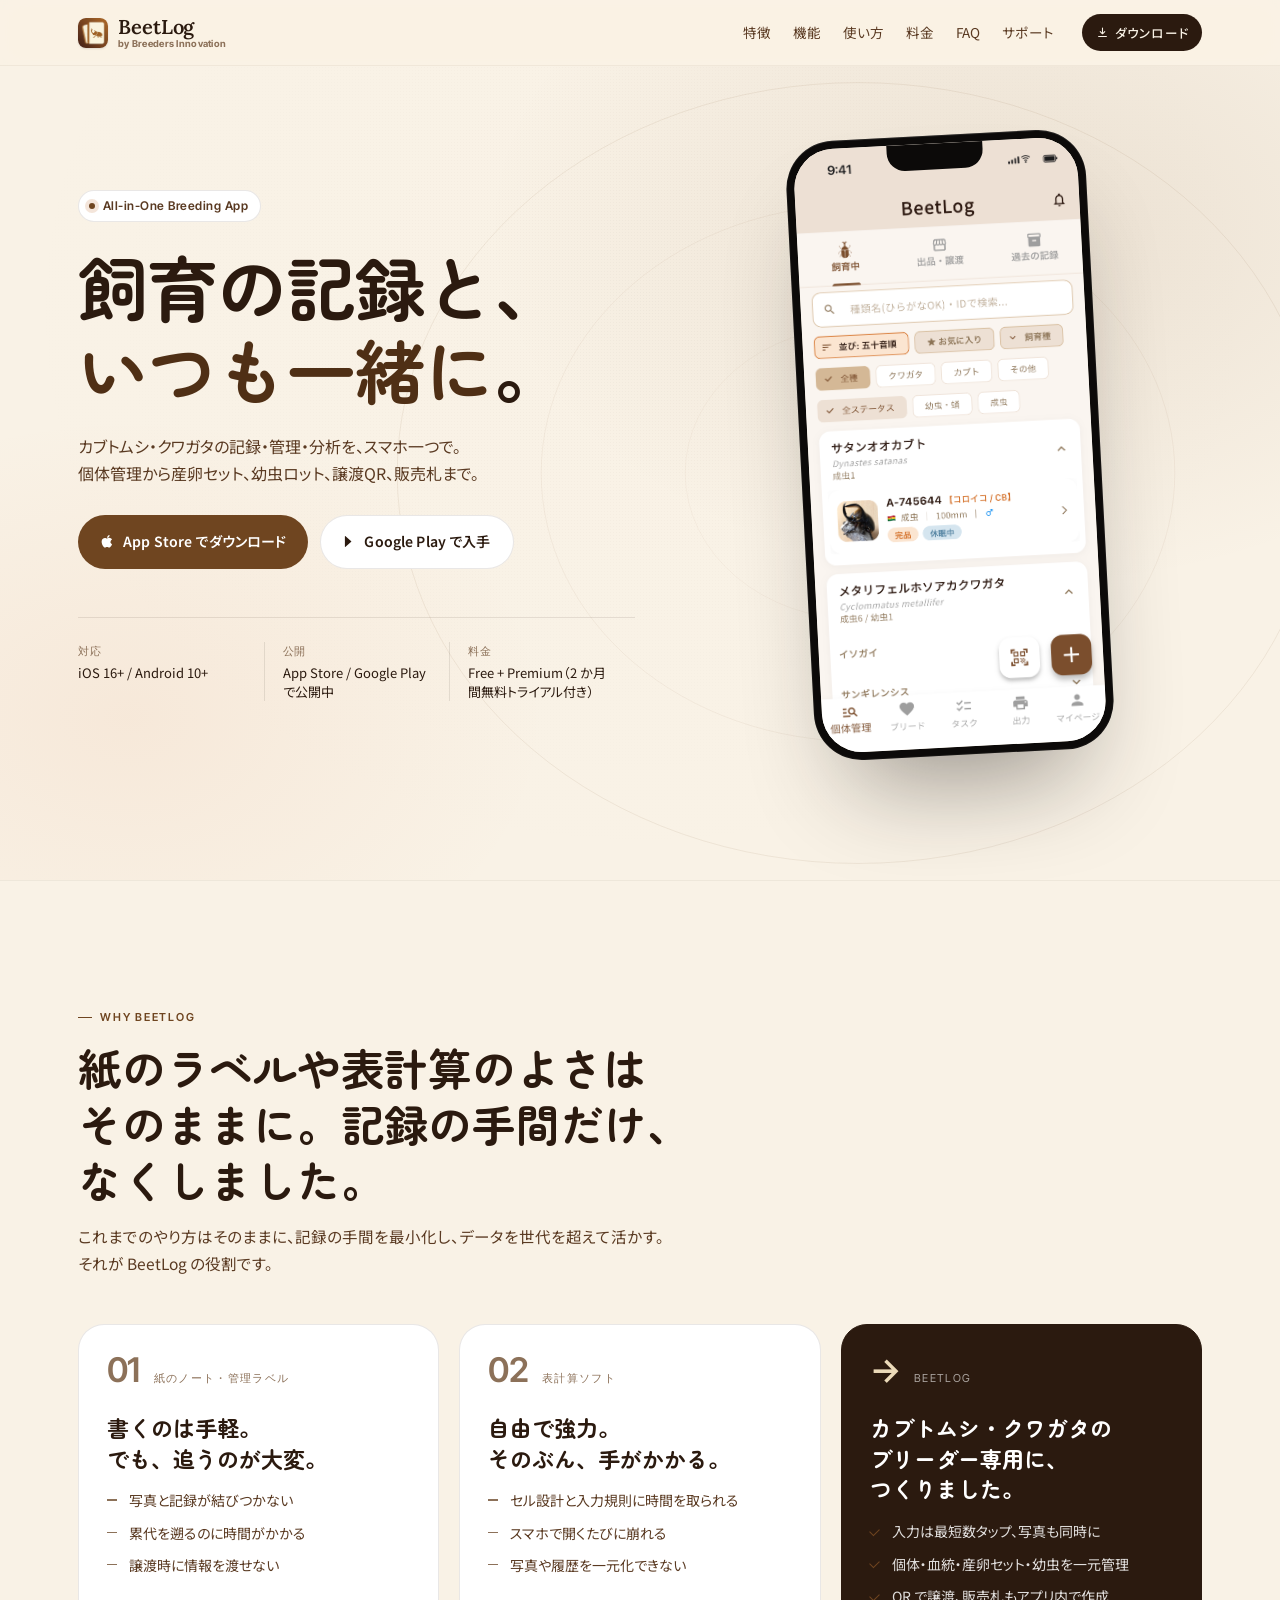
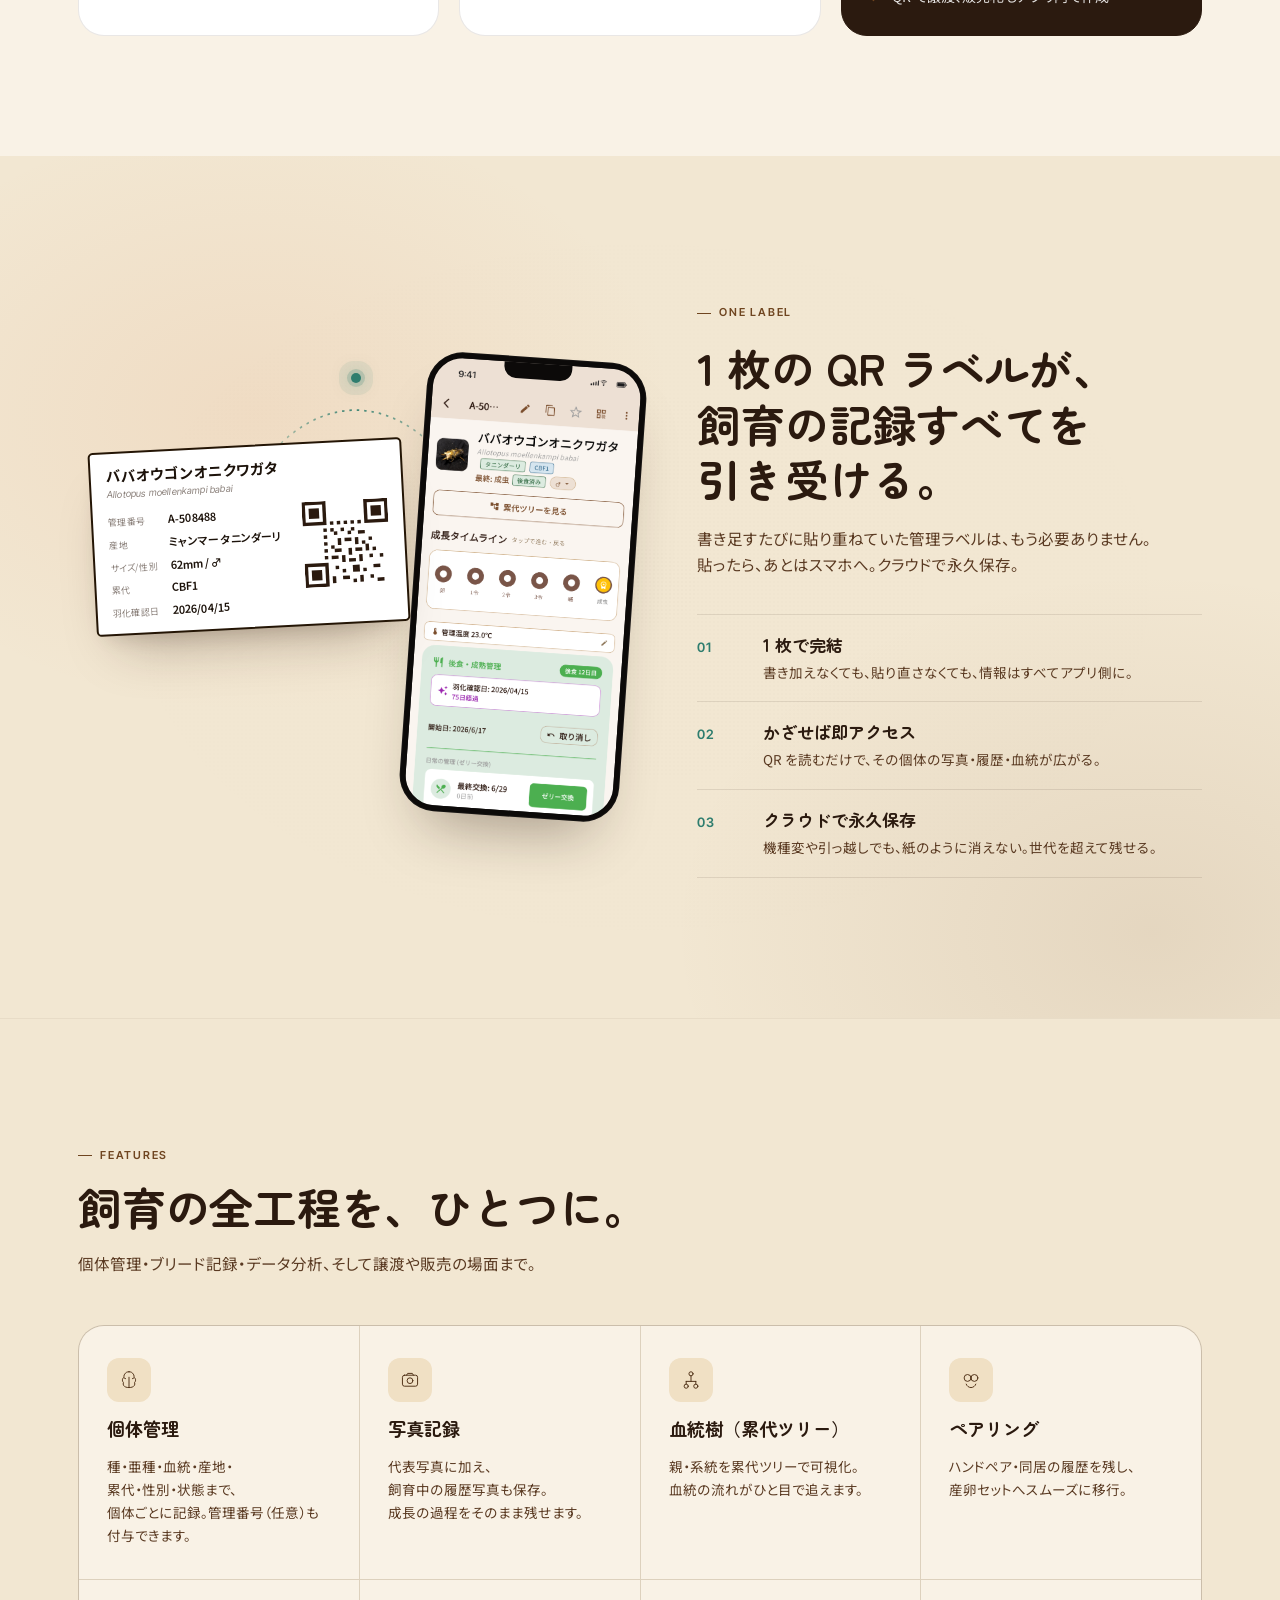
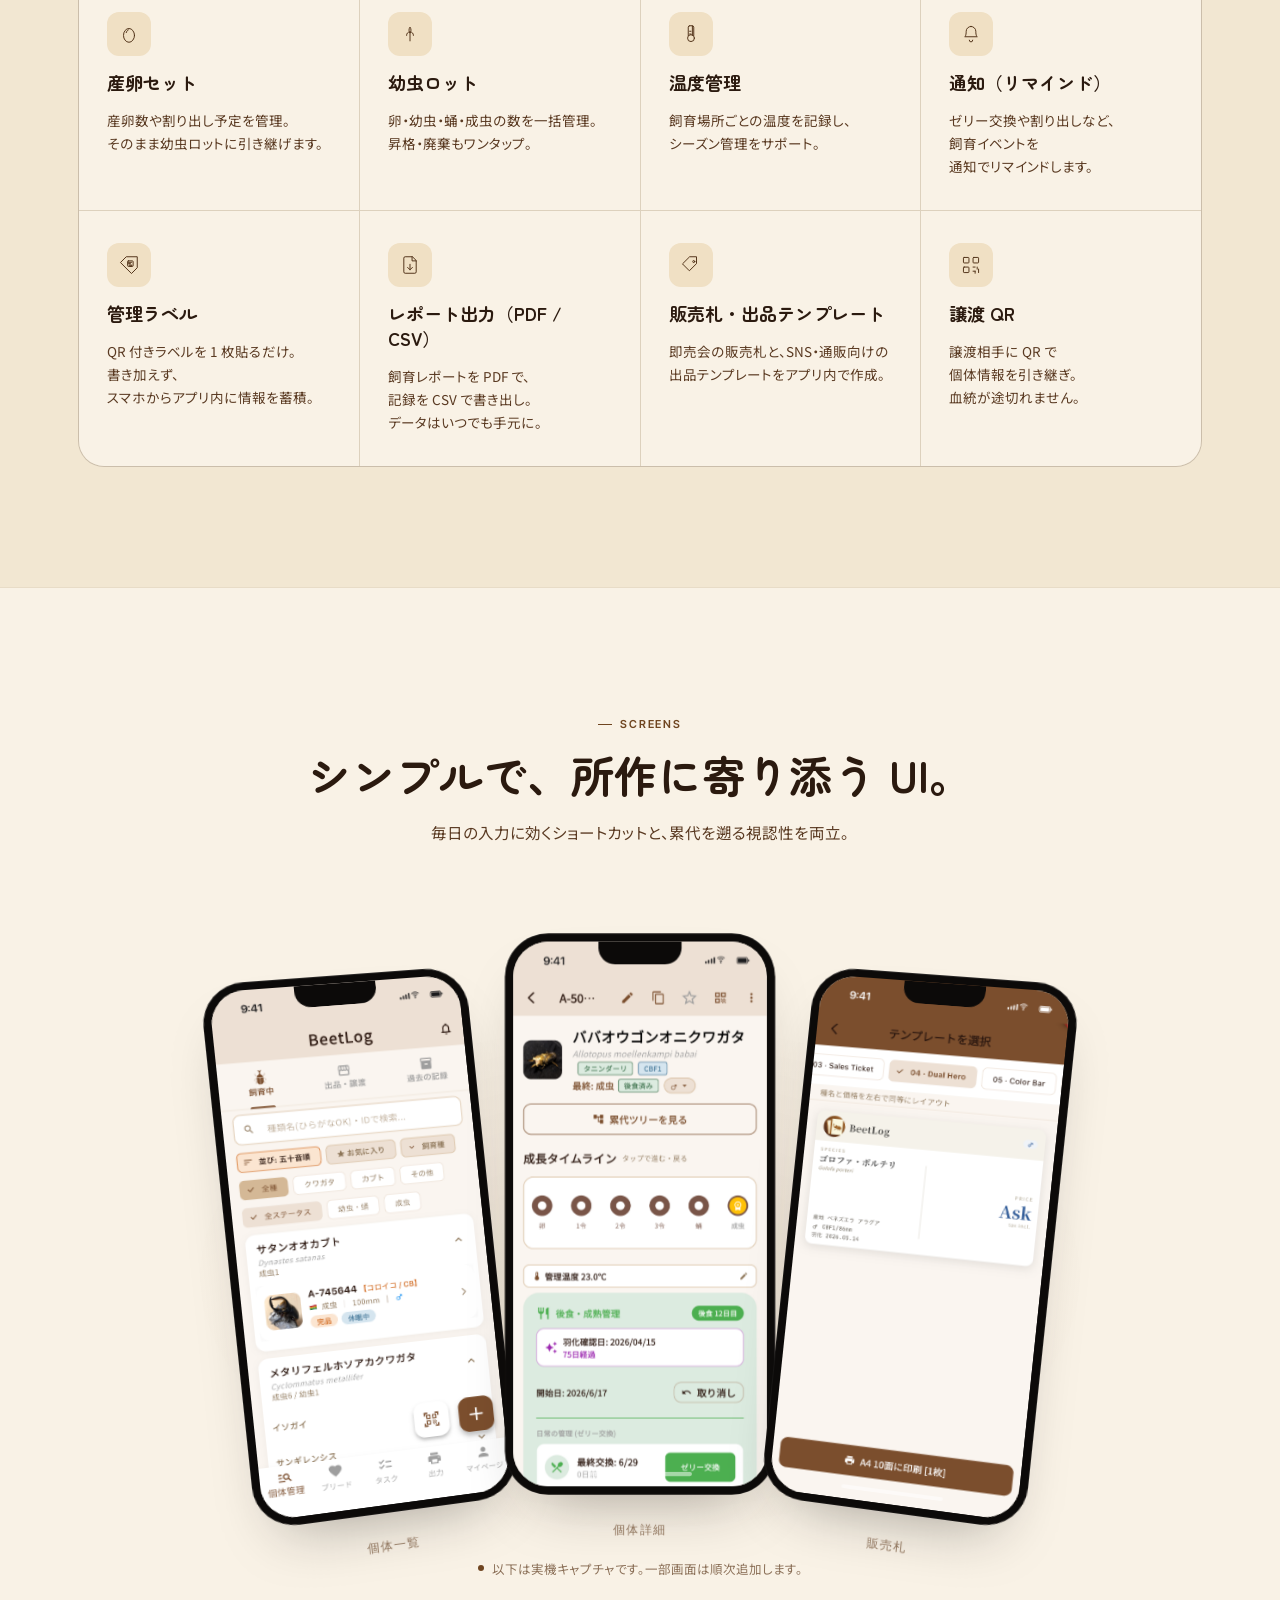
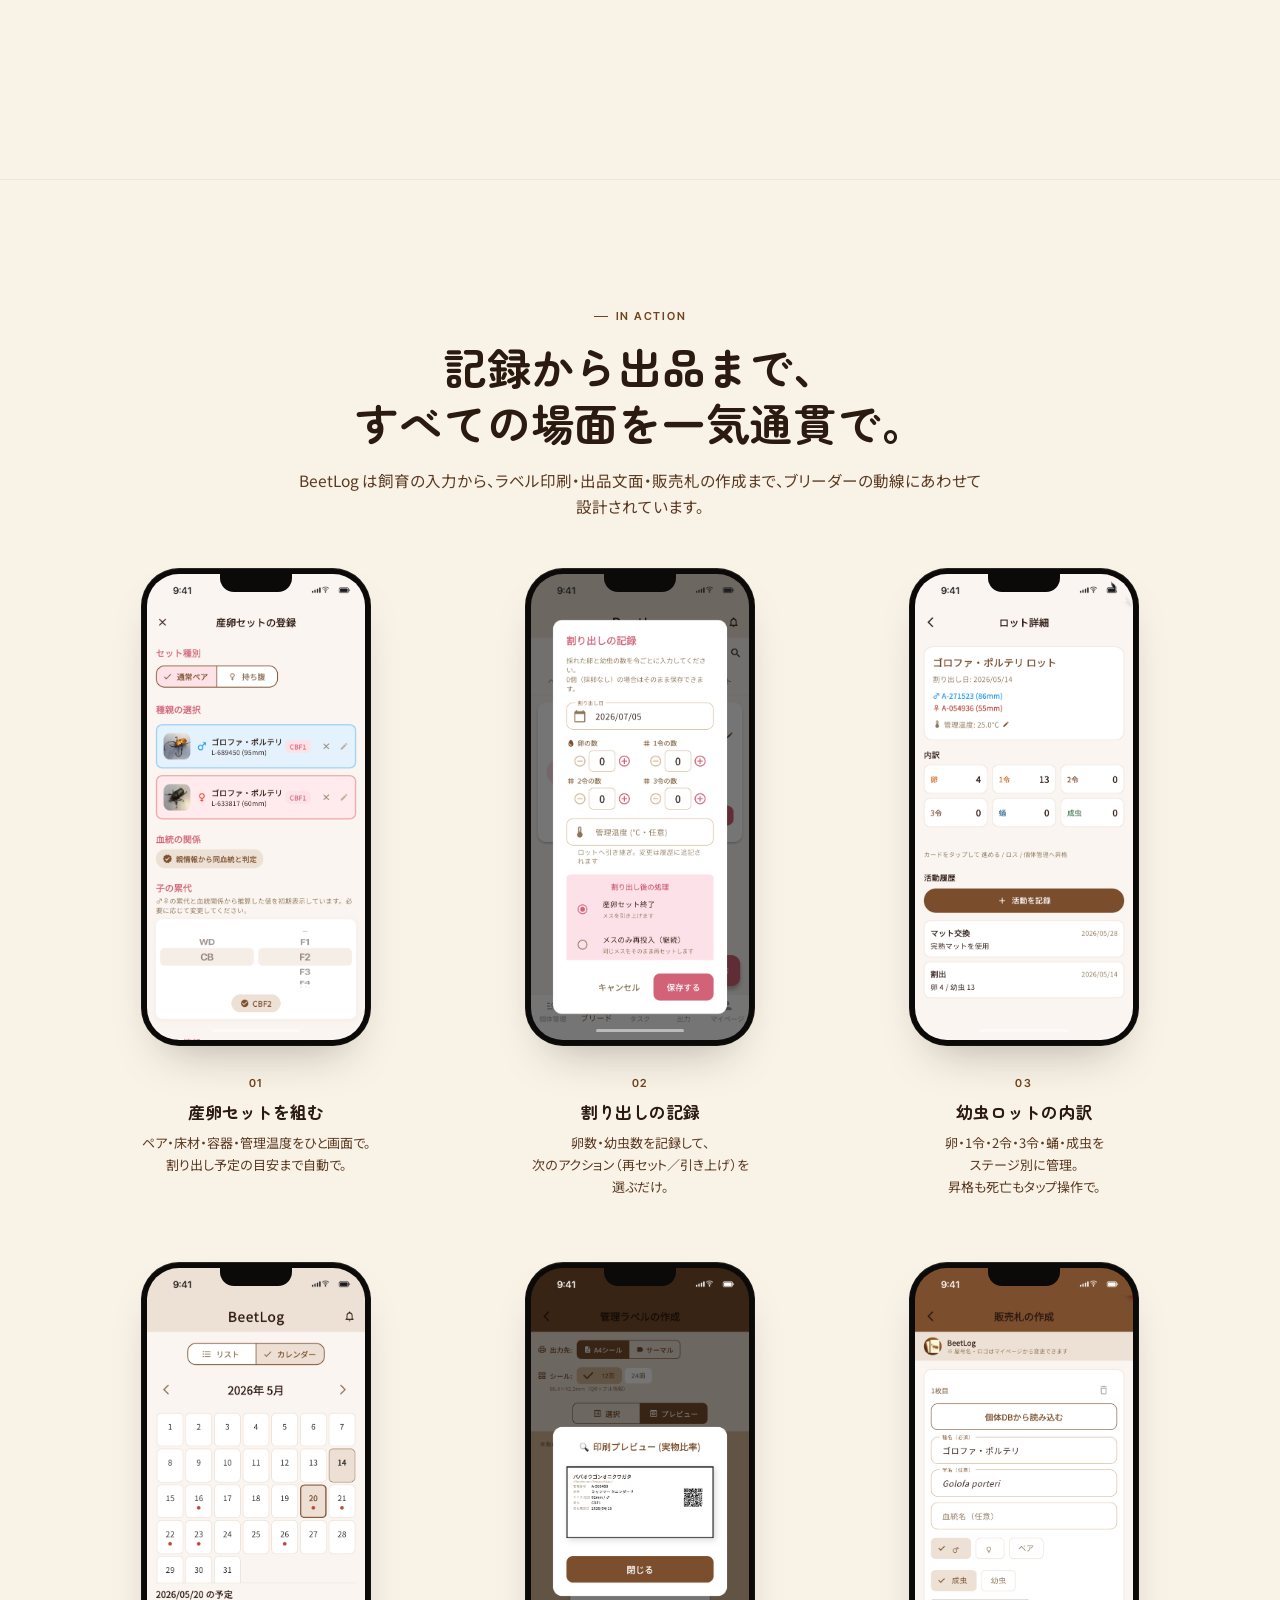
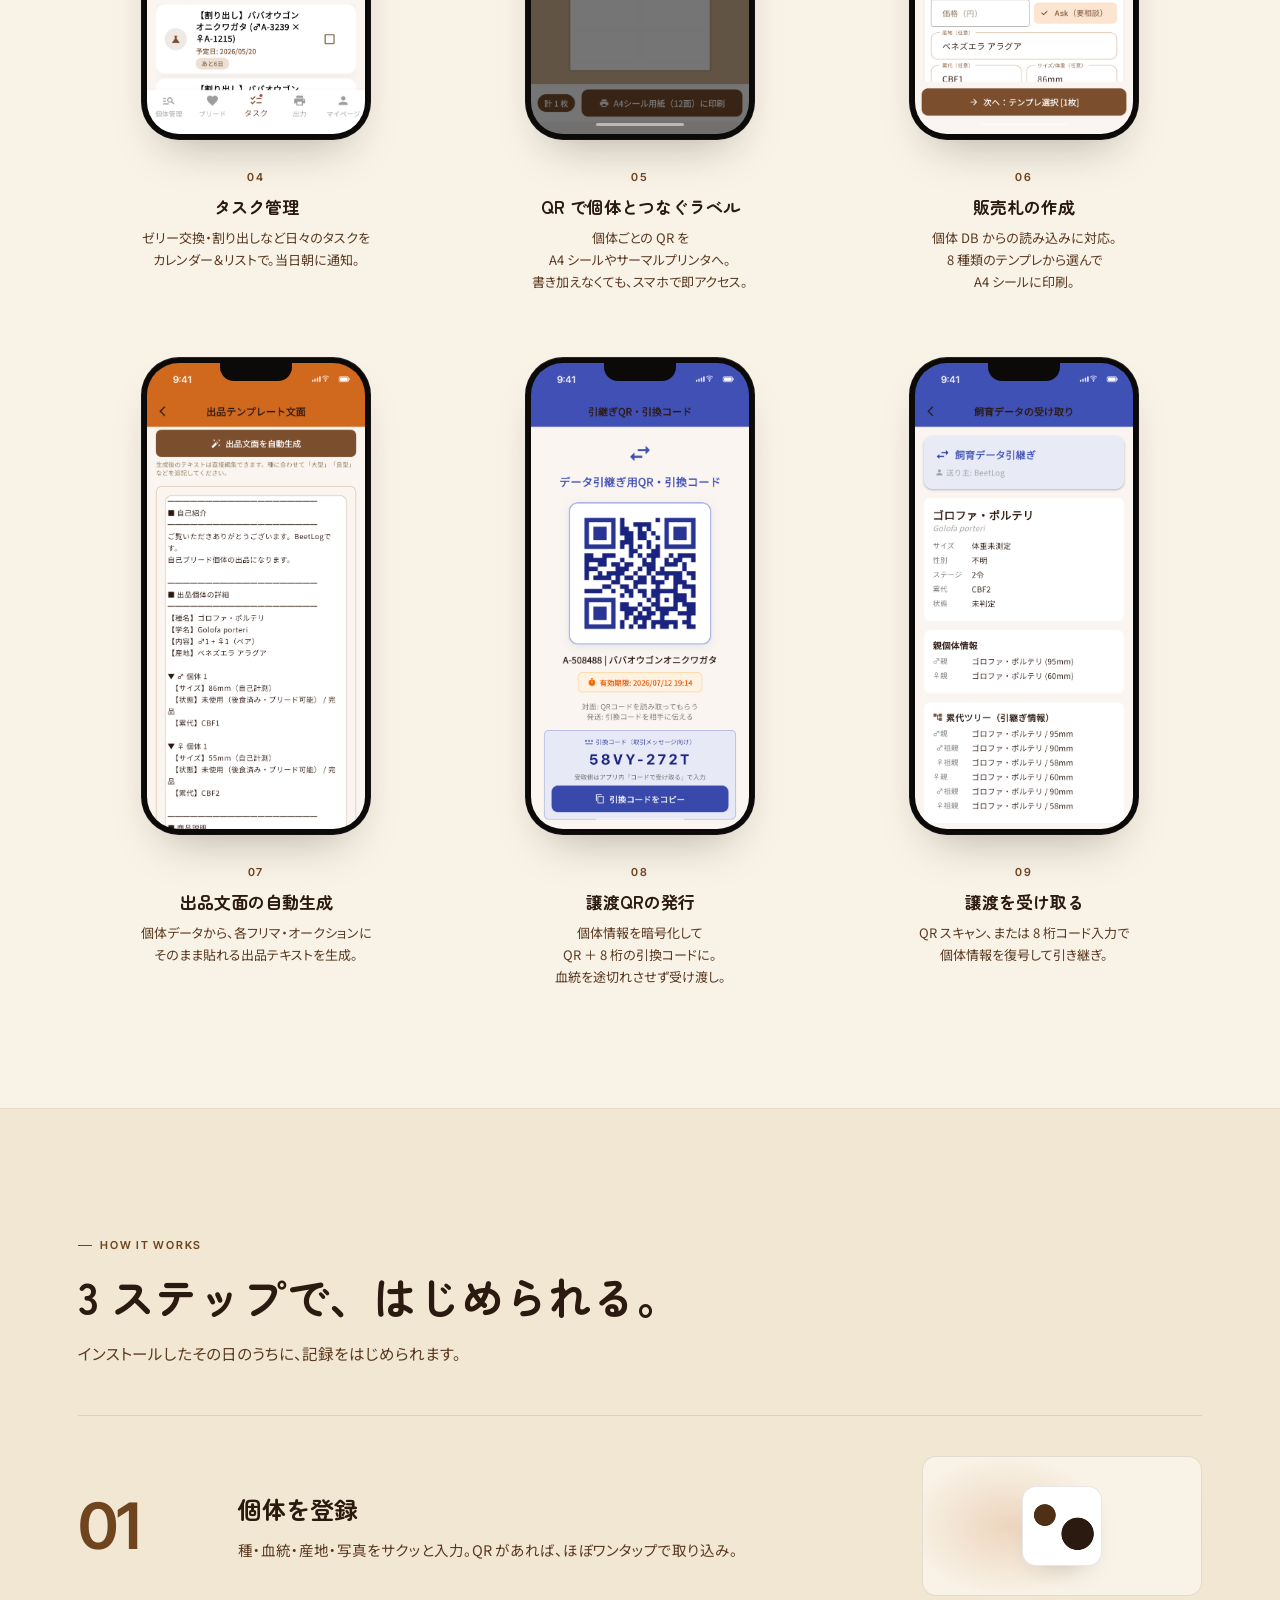
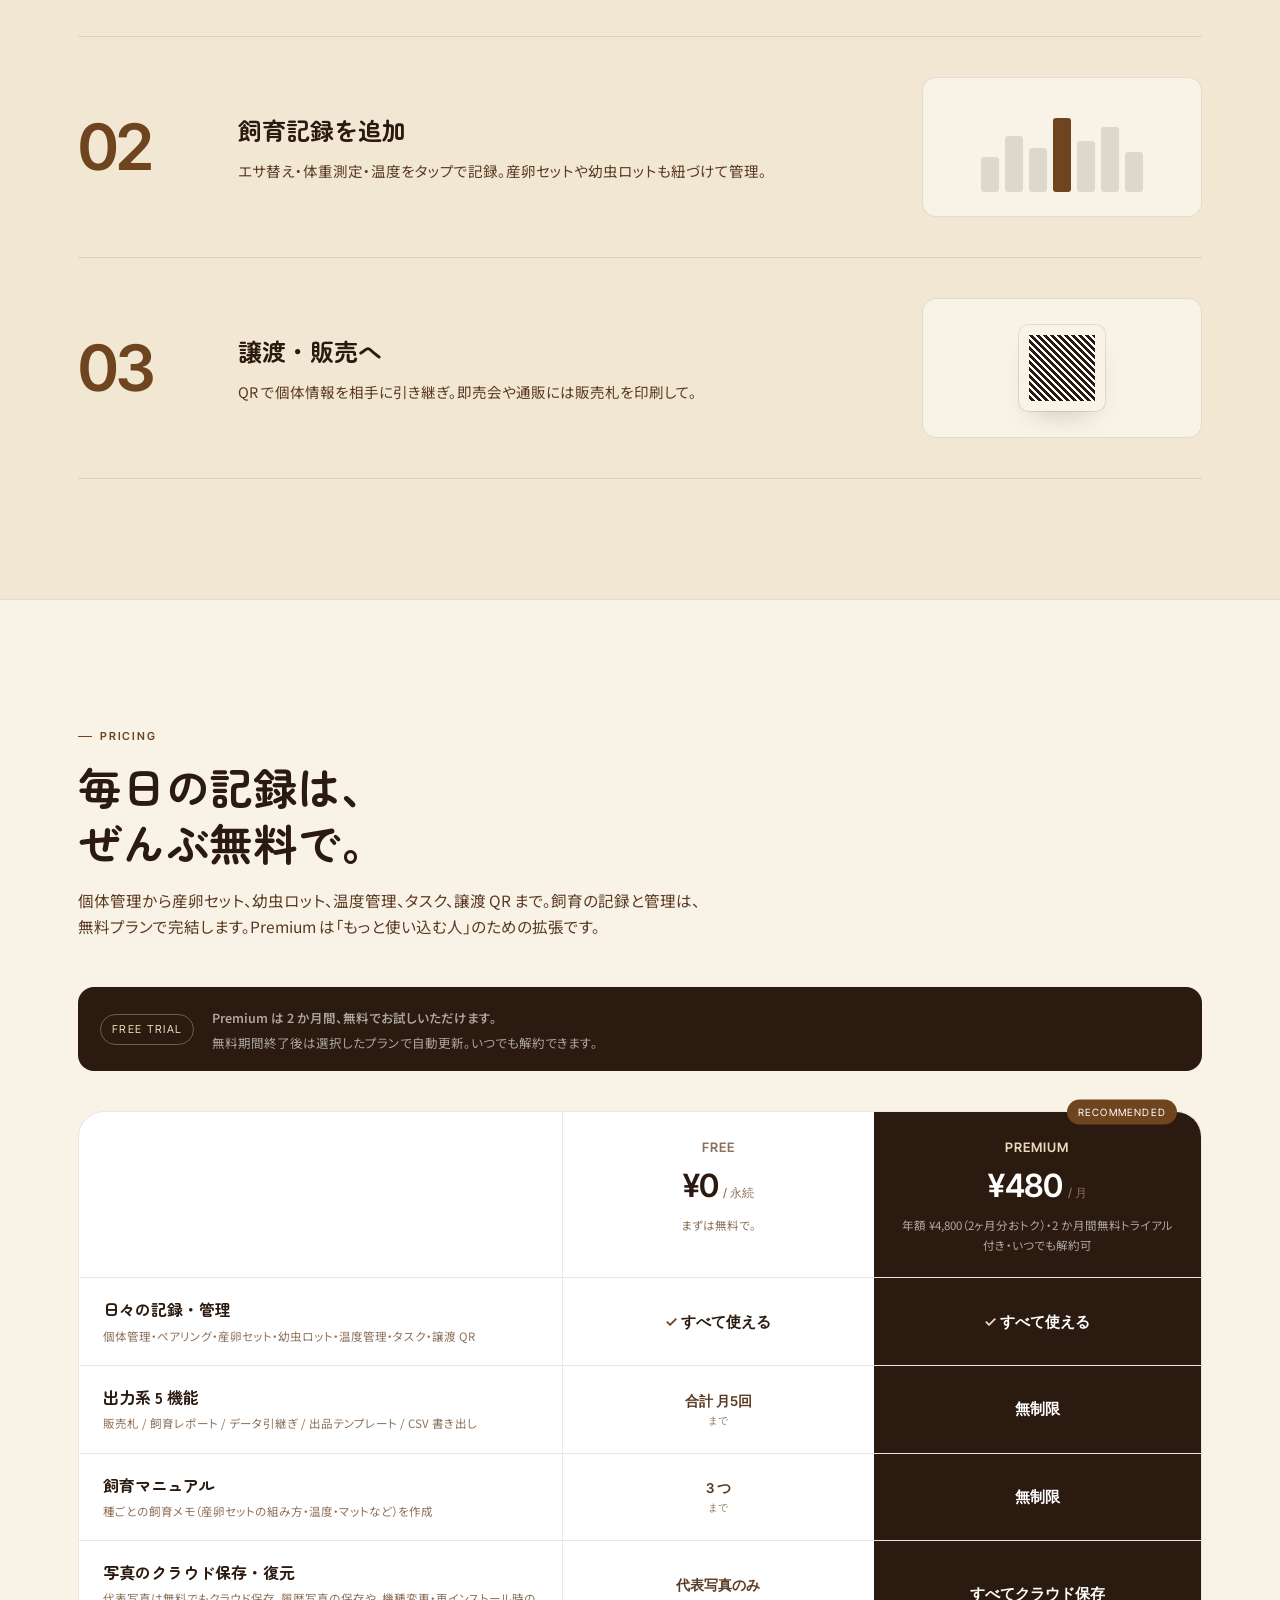
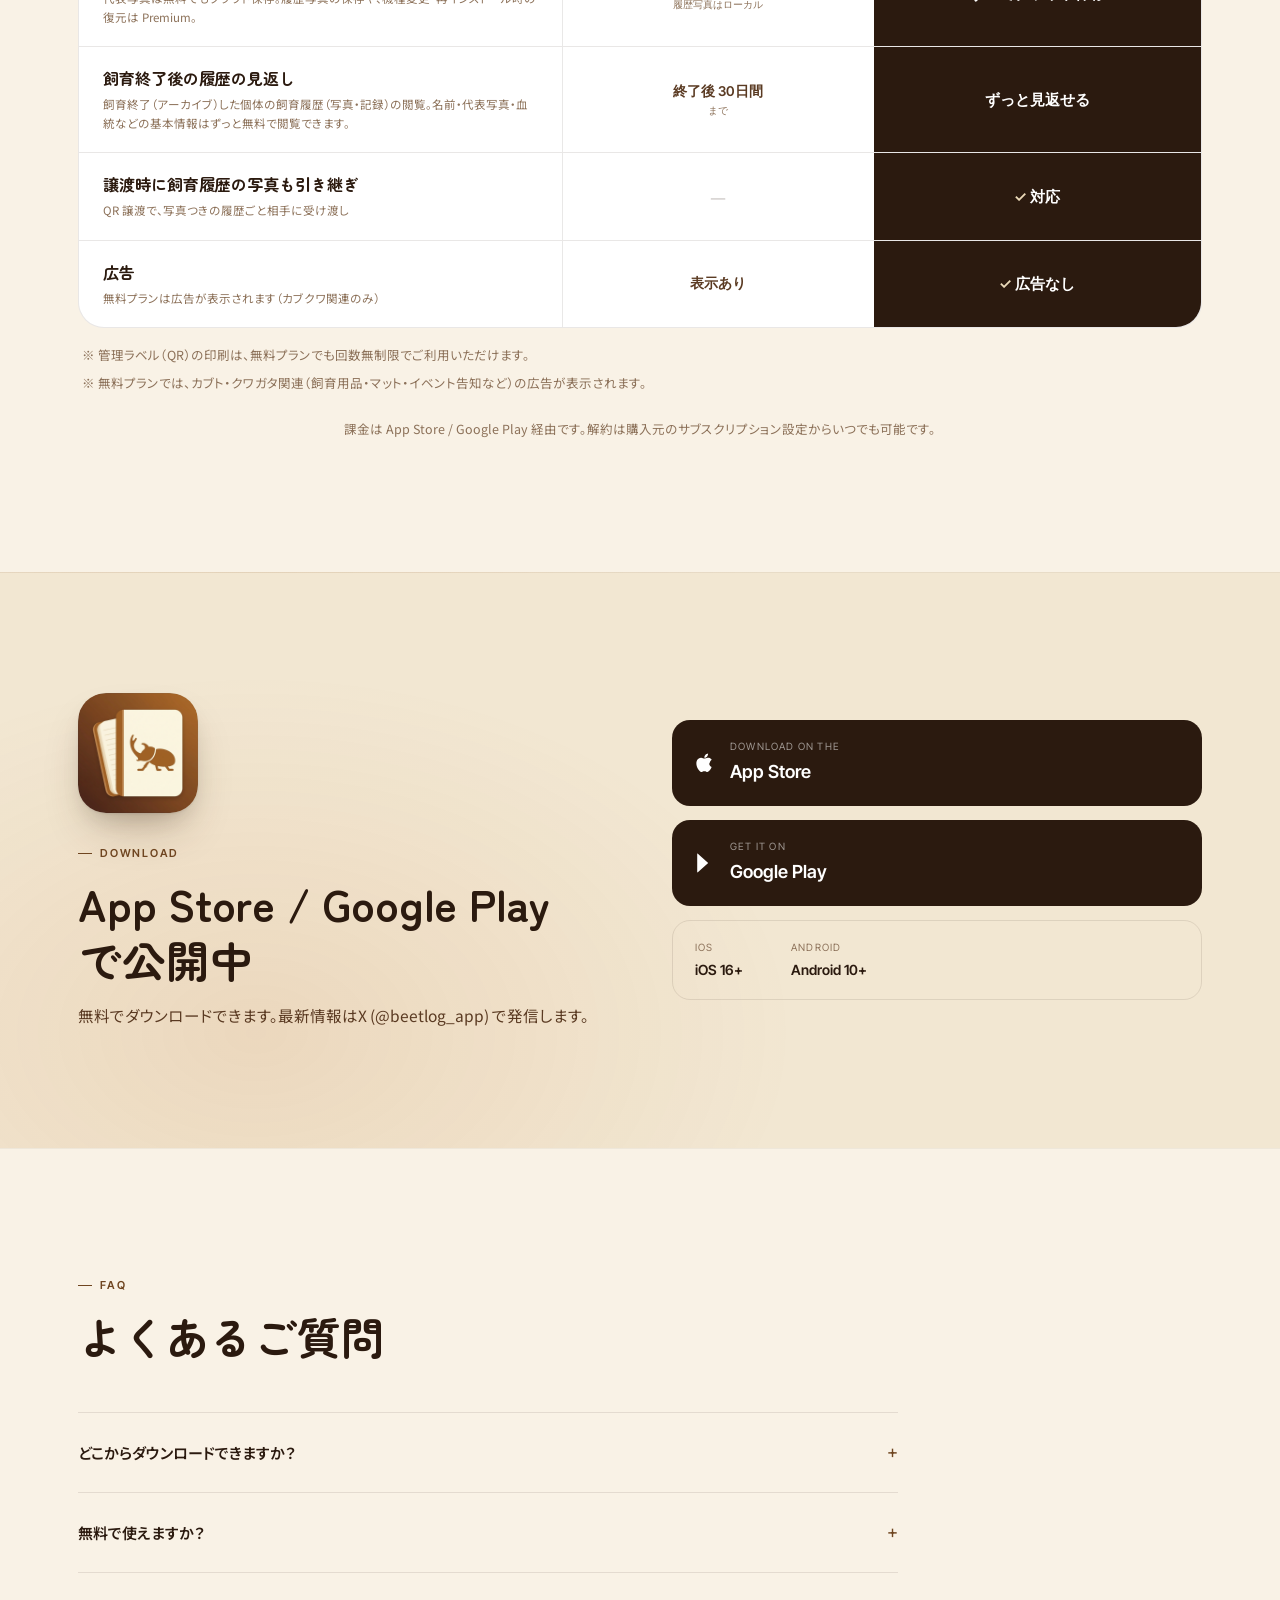
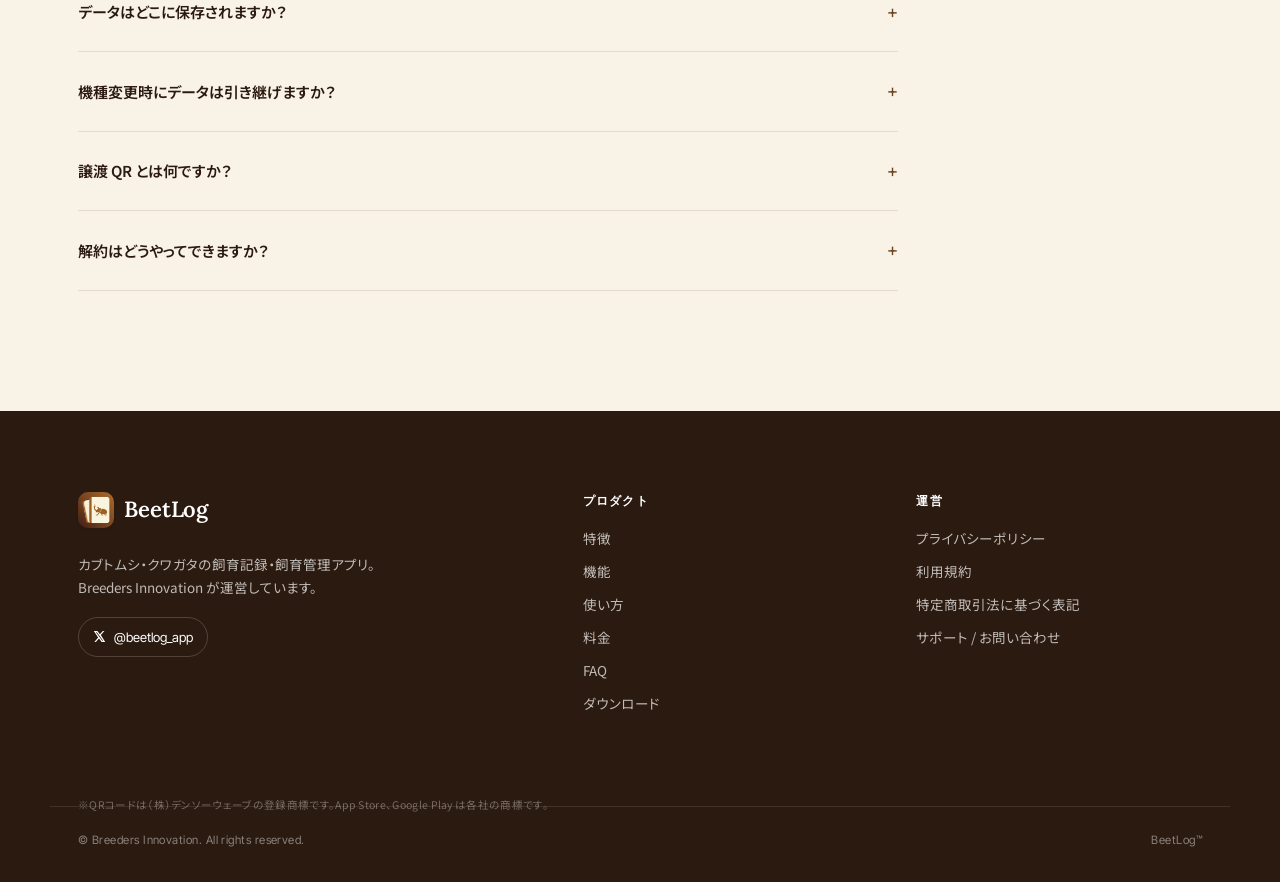
==== commit df7e7186: "スマホ表示の横スクロール（はみ出し）を修正 - 長すぎる white-space:nowrap の区切りを短い単位に分割   （料金セクション説明文・Whyカード見出し・使い方ステップ・     機能" ====
--- a/index.html
+++ b/index.html
@@ -223,7 +223,7 @@
           <div class="why-num">→</div>
           <div class="why-label">BeetLog</div>
         </div>
-        <h3><span style="white-space:nowrap">カブトムシ・クワガタの</span><span style="white-space:nowrap">ブリーダー専用に、つくりました。</span></h3>
+        <h3><span style="white-space:nowrap">カブトムシ・クワガタの</span><span style="white-space:nowrap">ブリーダー専用に、</span><span style="white-space:nowrap">つくりました。</span></h3>
         <ul class="why-list why-list--pos">
           <li>入力は最短数タップ、写真も同時に</li>
           <li>個体・血統・産卵セット・幼虫を一元管理</li>
@@ -348,7 +348,7 @@
           </svg>
         </div>
         <h3>個体管理</h3>
-        <p><span style="white-space:nowrap">種・亜種・血統・産地・累代・性別・状態まで、</span><span style="white-space:nowrap">個体ごとに記録。</span><span style="white-space:nowrap">管理番号（任意）も付与できます。</span></p>
+        <p><span style="white-space:nowrap">種・亜種・血統・産地・</span><span style="white-space:nowrap">累代・性別・状態まで、</span><span style="white-space:nowrap">個体ごとに記録。</span><span style="white-space:nowrap">管理番号（任意）も</span><span style="white-space:nowrap">付与できます。</span></p>
       </article>
 
       <article class="feat">
@@ -384,7 +384,7 @@
           </svg>
         </div>
         <h3>ペアリング</h3>
-        <p><span style="white-space:nowrap">ハンドペア・同居の履歴を残し、</span><span style="white-space:nowrap">産卵セットへスムーズに移行。</span></p>
+        <p><span style="white-space:nowrap">ハンドペア・同居の履歴を残し、</span><span style="white-space:nowrap">産卵セットへ</span><span style="white-space:nowrap">スムーズに移行。</span></p>
       </article>
 
       <article class="feat">
@@ -395,7 +395,7 @@
           </svg>
         </div>
         <h3>産卵セット</h3>
-        <p><span style="white-space:nowrap">産卵数や割り出し予定を管理。</span><span style="white-space:nowrap">そのまま幼虫ロットに引き継げます。</span></p>
+        <p><span style="white-space:nowrap">産卵数や割り出し予定を管理。</span><span style="white-space:nowrap">そのまま幼虫ロットに</span><span style="white-space:nowrap">引き継げます。</span></p>
       </article>
 
       <article class="feat">
@@ -406,7 +406,7 @@
           </svg>
         </div>
         <h3>幼虫ロット</h3>
-        <p><span style="white-space:nowrap">卵・幼虫・蛹・成虫の数を一括管理。</span><span style="white-space:nowrap">昇格・廃棄もワンタップ。</span></p>
+        <p><span style="white-space:nowrap">卵・幼虫・蛹・成虫の数を</span><span style="white-space:nowrap">一括管理。</span><span style="white-space:nowrap">昇格・廃棄もワンタップ。</span></p>
       </article>
 
       <article class="feat">
@@ -429,7 +429,7 @@
           </svg>
         </div>
         <h3>通知（リマインド）</h3>
-        <p><span style="white-space:nowrap">ゼリー交換や割り出しなど、</span><span style="white-space:nowrap">飼育イベントを通知でリマインドします。</span></p>
+        <p><span style="white-space:nowrap">ゼリー交換や割り出しなど、</span><span style="white-space:nowrap">飼育イベントを</span><span style="white-space:nowrap">通知でリマインドします。</span></p>
       </article>
 
       <article class="feat">
@@ -464,7 +464,7 @@
           </svg>
         </div>
         <h3>販売札・出品テンプレート</h3>
-        <p><span style="white-space:nowrap">即売会の販売札と、</span><span style="white-space:nowrap">SNS・通販向けの出品テンプレートを</span><span style="white-space:nowrap">アプリ内で作成。</span></p>
+        <p><span style="white-space:nowrap">即売会の販売札と、</span><span style="white-space:nowrap">SNS・通販向けの</span><span style="white-space:nowrap">出品テンプレートを</span><span style="white-space:nowrap">アプリ内で作成。</span></p>
       </article>
 
       <article class="feat">
@@ -477,7 +477,7 @@
           </svg>
         </div>
         <h3>譲渡 QR</h3>
-        <p><span style="white-space:nowrap">譲渡相手に QR で個体情報を引き継ぎ。</span><span style="white-space:nowrap">血統が途切れません。</span></p>
+        <p><span style="white-space:nowrap">譲渡相手に QR で</span><span style="white-space:nowrap">個体情報を引き継ぎ。</span><span style="white-space:nowrap">血統が途切れません。</span></p>
       </article>
     </div>
   </div>
@@ -518,7 +518,7 @@
     <div class="section-head section-head--center">
       <div class="kicker">In Action</div>
       <h2 class="section-title">記録から出品まで、<br/>すべての場面を一気通貫で。</h2>
-      <p class="section-lede"><span style="white-space:nowrap">BeetLog は飼育の入力から、</span><span style="white-space:nowrap">ラベル印刷・出品文面・販売札の作成まで、</span><span style="white-space:nowrap">ブリーダーの動線にあわせて設計されています。</span></p>
+      <p class="section-lede"><span style="white-space:nowrap">BeetLog は飼育の入力から、</span><span style="white-space:nowrap">ラベル印刷・出品文面・販売札の作成まで、</span><span style="white-space:nowrap">ブリーダーの動線にあわせて</span><span style="white-space:nowrap">設計されています。</span></p>
     </div>
 
     <div class="gallery-grid">
@@ -620,7 +620,7 @@
         <div class="step-n">01</div>
         <div class="step-body">
           <h3>個体を登録</h3>
-          <p><span style="white-space:nowrap">種・血統・産地・写真をサクッと入力。</span><span style="white-space:nowrap">QR があれば、ほぼワンタップで取り込み。</span></p>
+          <p><span style="white-space:nowrap">種・血統・産地・写真を</span><span style="white-space:nowrap">サクッと入力。</span><span style="white-space:nowrap">QR があれば、</span><span style="white-space:nowrap">ほぼワンタップで取り込み。</span></p>
         </div>
         <div class="step-vis" data-step="register"></div>
       </li>
@@ -628,7 +628,7 @@
         <div class="step-n">02</div>
         <div class="step-body">
           <h3>飼育記録を追加</h3>
-          <p><span style="white-space:nowrap">エサ替え・体重測定・温度をタップで記録。</span><span style="white-space:nowrap">産卵セットや幼虫ロットも紐づけて管理。</span></p>
+          <p><span style="white-space:nowrap">エサ替え・体重測定・温度を</span><span style="white-space:nowrap">タップで記録。</span><span style="white-space:nowrap">産卵セットや幼虫ロットも</span><span style="white-space:nowrap">紐づけて管理。</span></p>
         </div>
         <div class="step-vis" data-step="log">
           <span class="bar" style="--h:38%"></span>
@@ -644,7 +644,7 @@
         <div class="step-n">03</div>
         <div class="step-body">
           <h3>譲渡・販売へ</h3>
-          <p><span style="white-space:nowrap">QR で個体情報を相手に引き継ぎ。</span><span style="white-space:nowrap">即売会や通販には販売札を印刷して。</span></p>
+          <p><span style="white-space:nowrap">QR で個体情報を</span><span style="white-space:nowrap">相手に引き継ぎ。</span><span style="white-space:nowrap">即売会や通販には</span><span style="white-space:nowrap">販売札を印刷して。</span></p>
         </div>
         <div class="step-vis" data-step="ship">
           <div class="qr-mini" aria-hidden="true"></div>
@@ -660,7 +660,7 @@
     <div class="section-head">
       <div class="kicker">Pricing</div>
       <h2 class="section-title">毎日の記録は、<br/>ぜんぶ無料で。</h2>
-      <p class="section-lede"><span style="white-space:nowrap">個体管理から産卵セット、幼虫ロット、温度管理、タスク、譲渡 QR まで。</span><span style="white-space:nowrap">飼育の記録と管理は、</span><span style="white-space:nowrap">無料プランで完結します。</span><span style="white-space:nowrap">Premium は「もっと使い込む人」のための拡張です。</span></p>
+      <p class="section-lede"><span style="white-space:nowrap">個体管理から産卵セット、</span><span style="white-space:nowrap">幼虫ロット、温度管理、</span><span style="white-space:nowrap">タスク、譲渡 QR まで。</span><span style="white-space:nowrap">飼育の記録と管理は、</span><span style="white-space:nowrap">無料プランで完結します。</span><span style="white-space:nowrap">Premium は</span><span style="white-space:nowrap">「もっと使い込む人」のための</span><span style="white-space:nowrap">拡張です。</span></p>
     </div>
 
     <div class="launch-banner">
@@ -755,7 +755,7 @@
     <p class="plans-note">※ 無料プランでは、カブト・クワガタ関連（飼育用品・マット・イベント告知など）の広告が表示されます。</p>
 
     <p class="price-foot">
-      <span style="white-space:nowrap">課金は App Store / Google Play 経由です。</span><span style="white-space:nowrap">解約は購入元のサブスクリプション設定からいつでも可能です。</span>
+      <span style="white-space:nowrap">課金は App Store / Google Play 経由です。</span><span style="white-space:nowrap">解約は購入元の</span><span style="white-space:nowrap">サブスクリプション設定から</span><span style="white-space:nowrap">いつでも可能です。</span>
     </p>
   </div>
 </section>
--- a/style.css
+++ b/style.css
@@ -41,6 +41,7 @@
 html,body{margin:0;padding:0}
 html{scroll-behavior:smooth}
 body{
+  overflow-x:hidden;
   background:var(--bg);
   color:var(--ink);
   font-family:var(--f-sans);
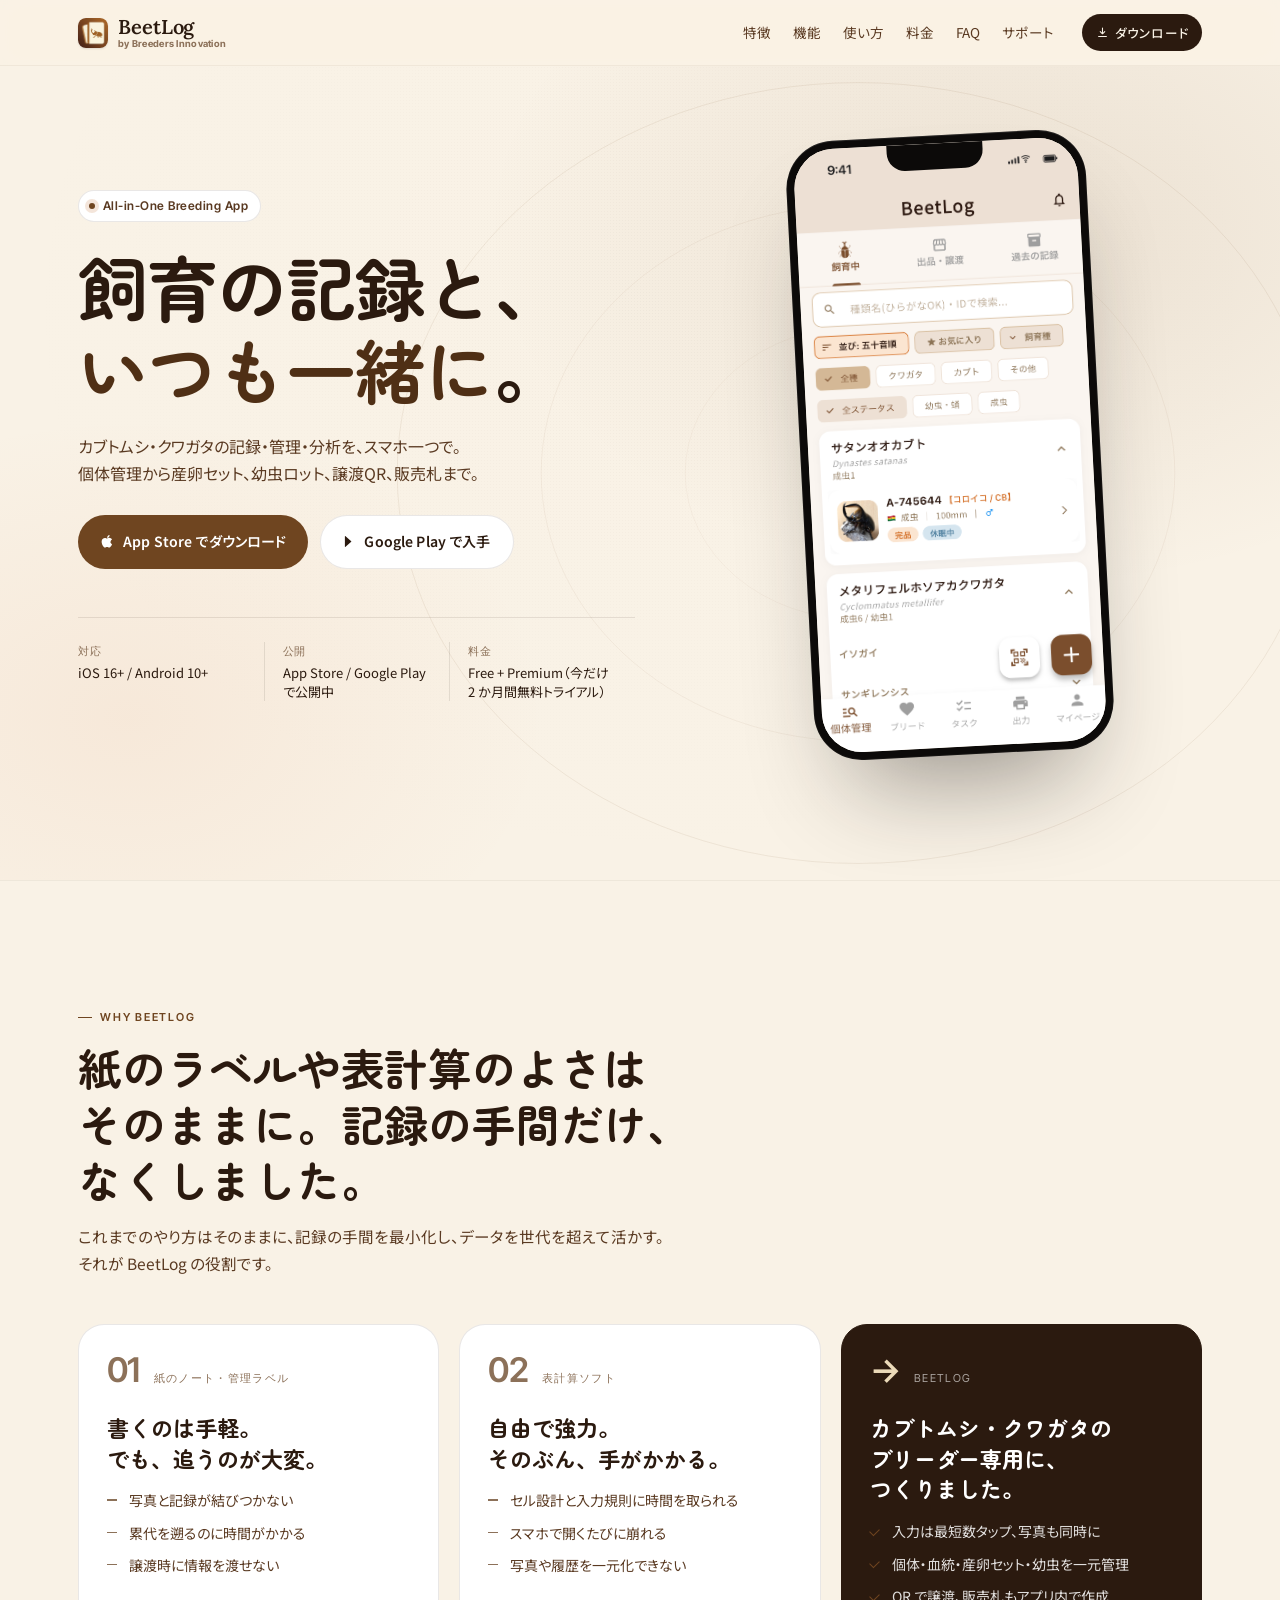
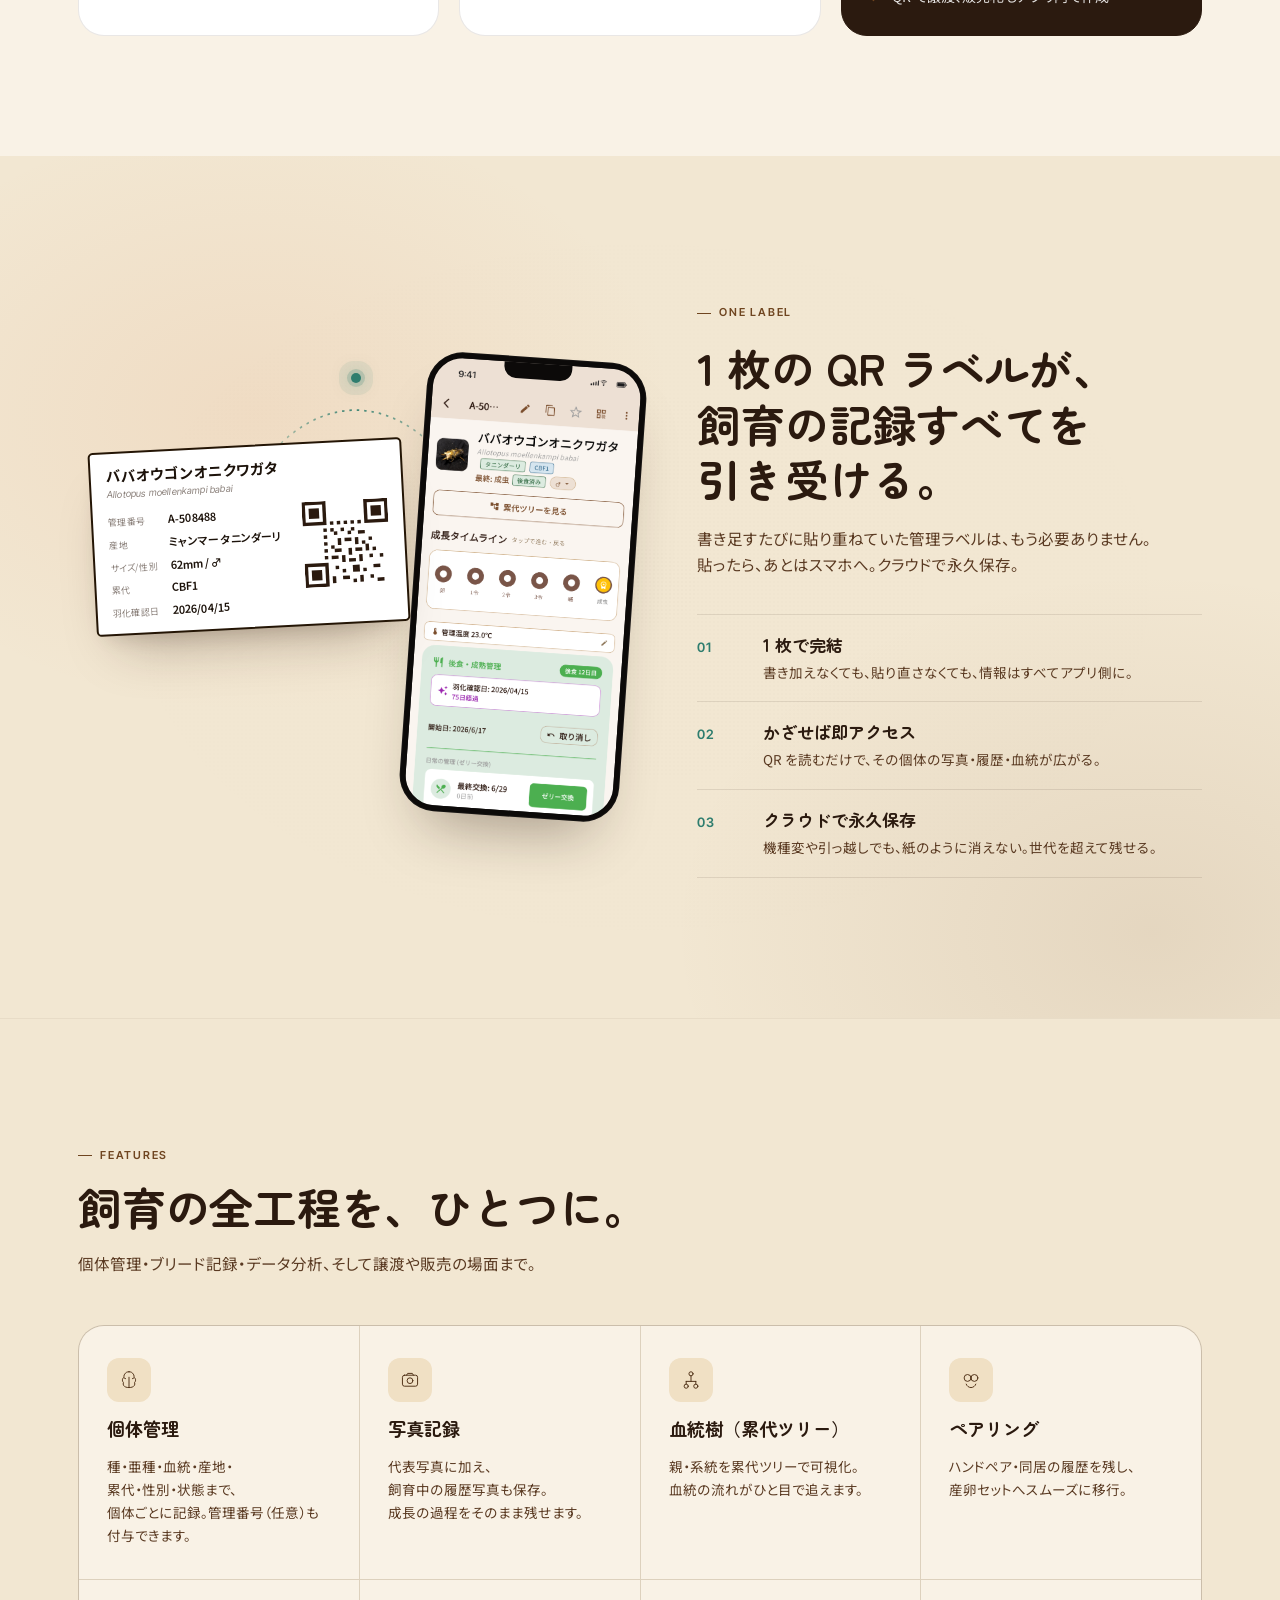
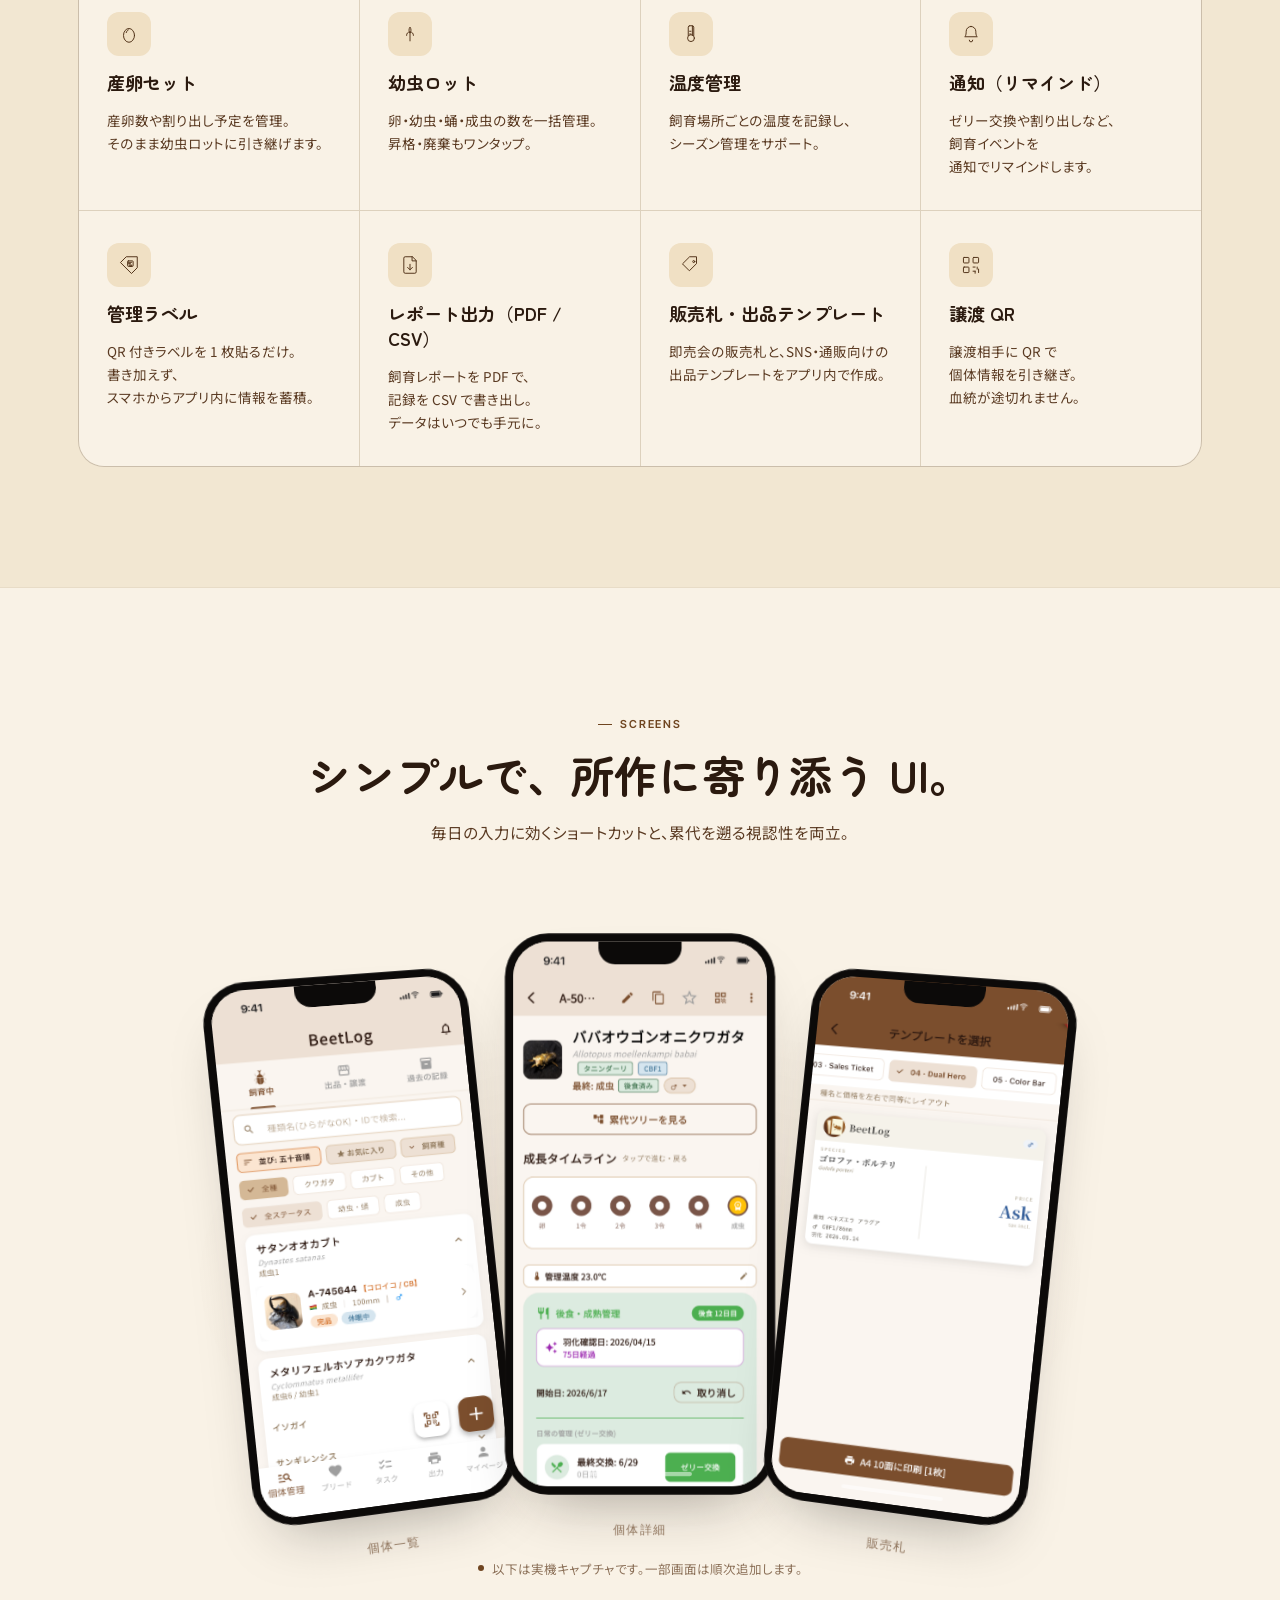
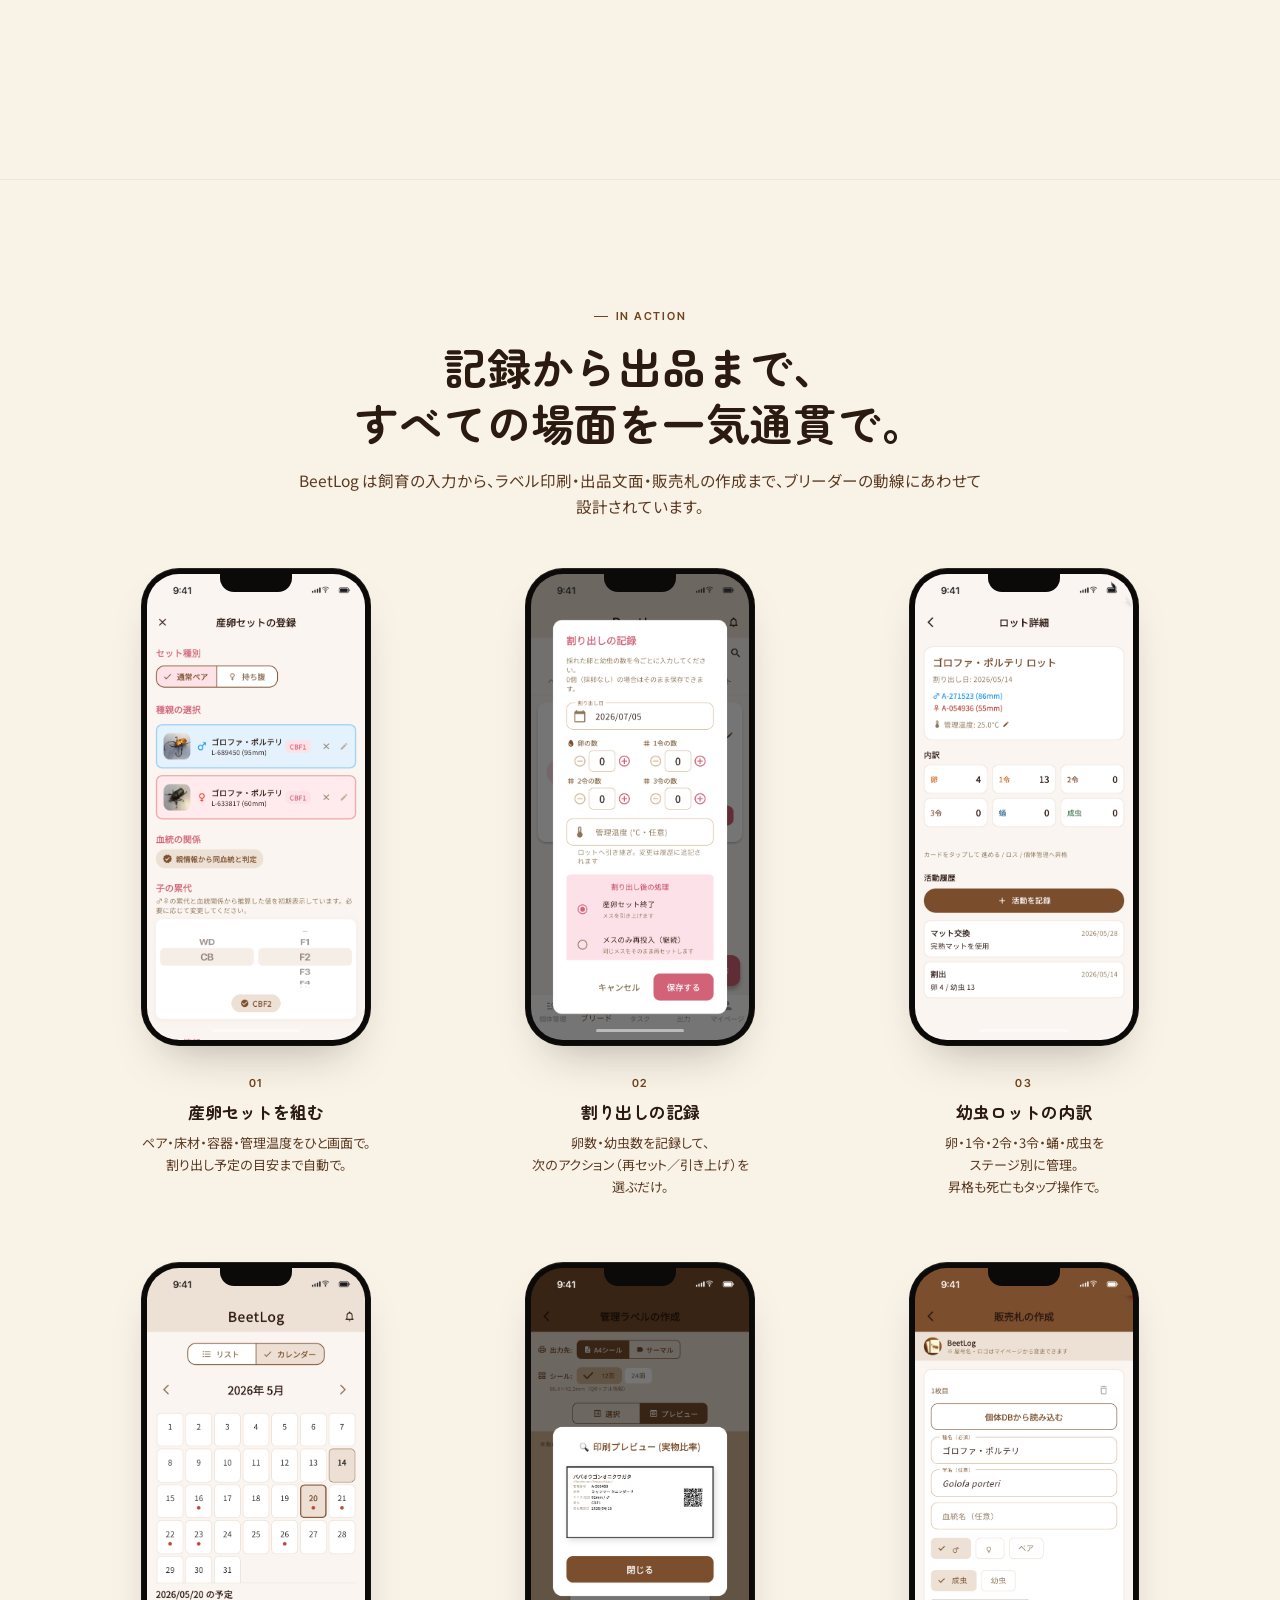
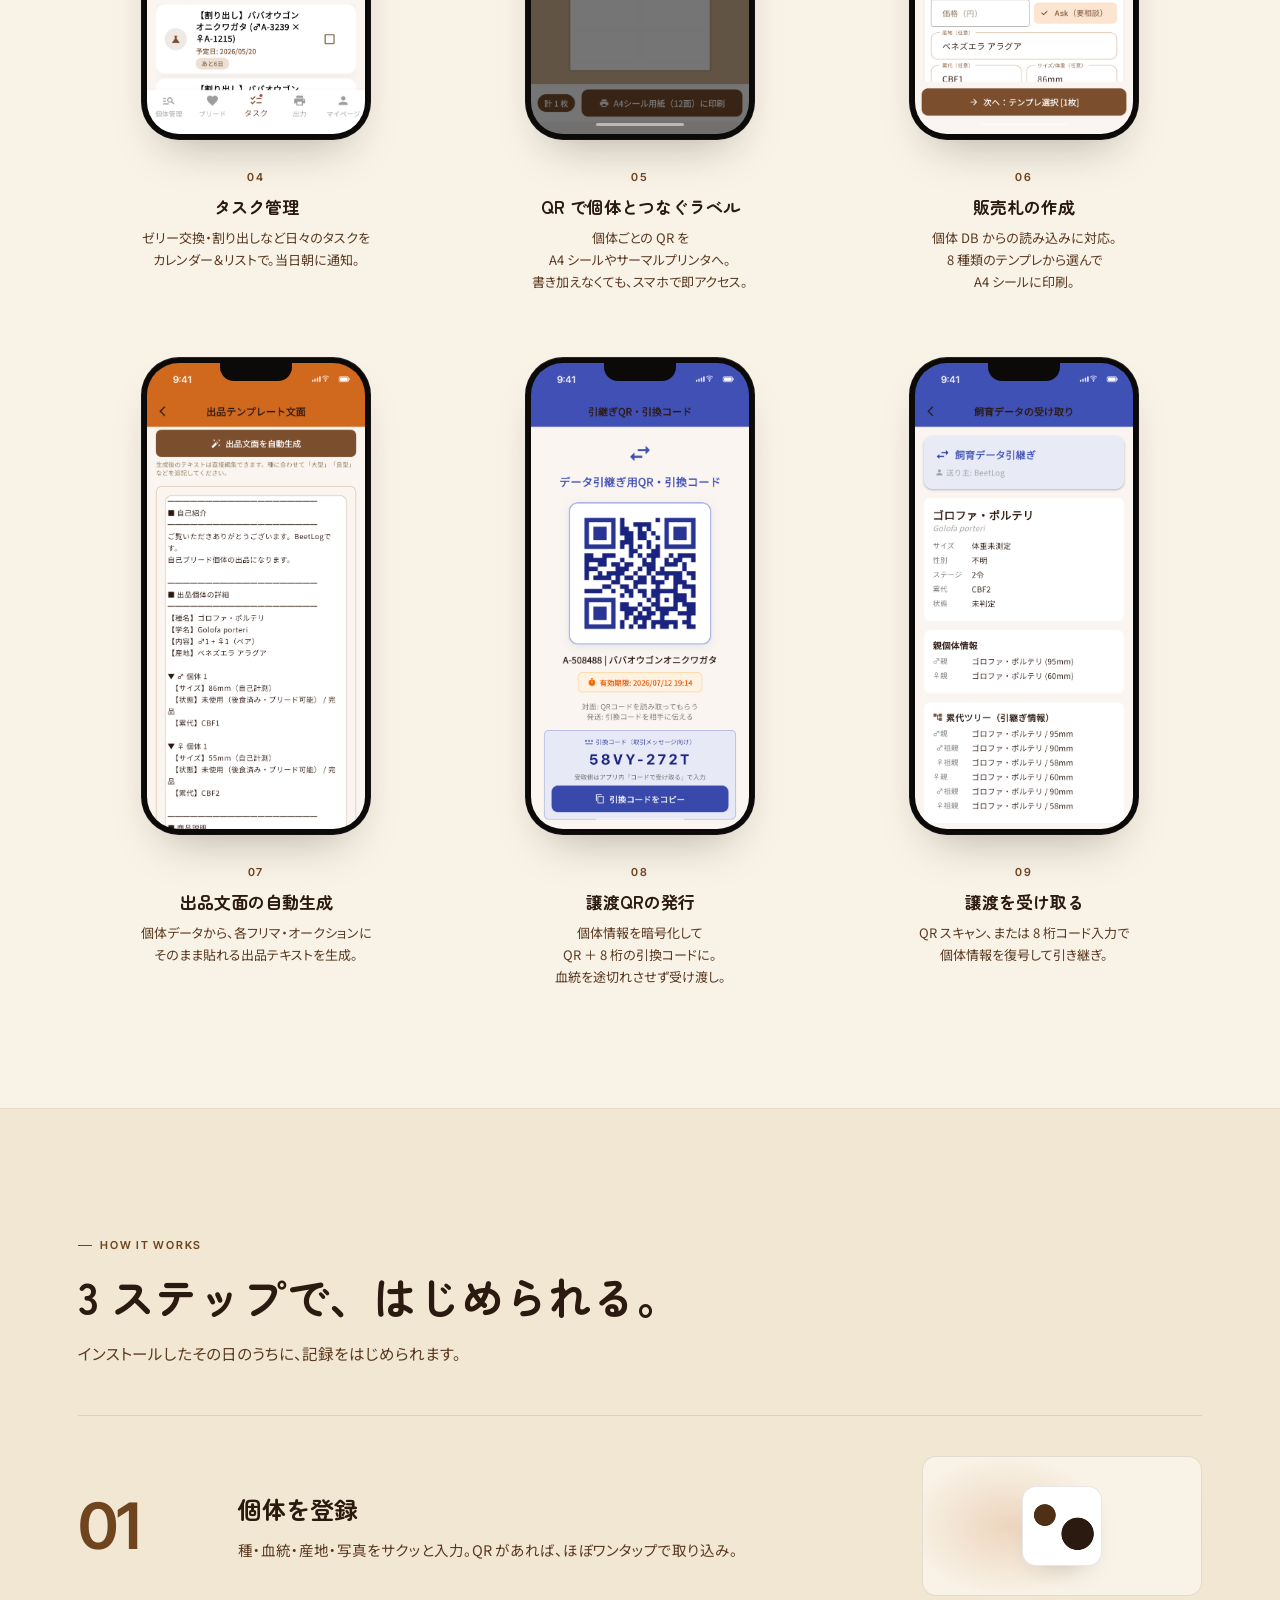
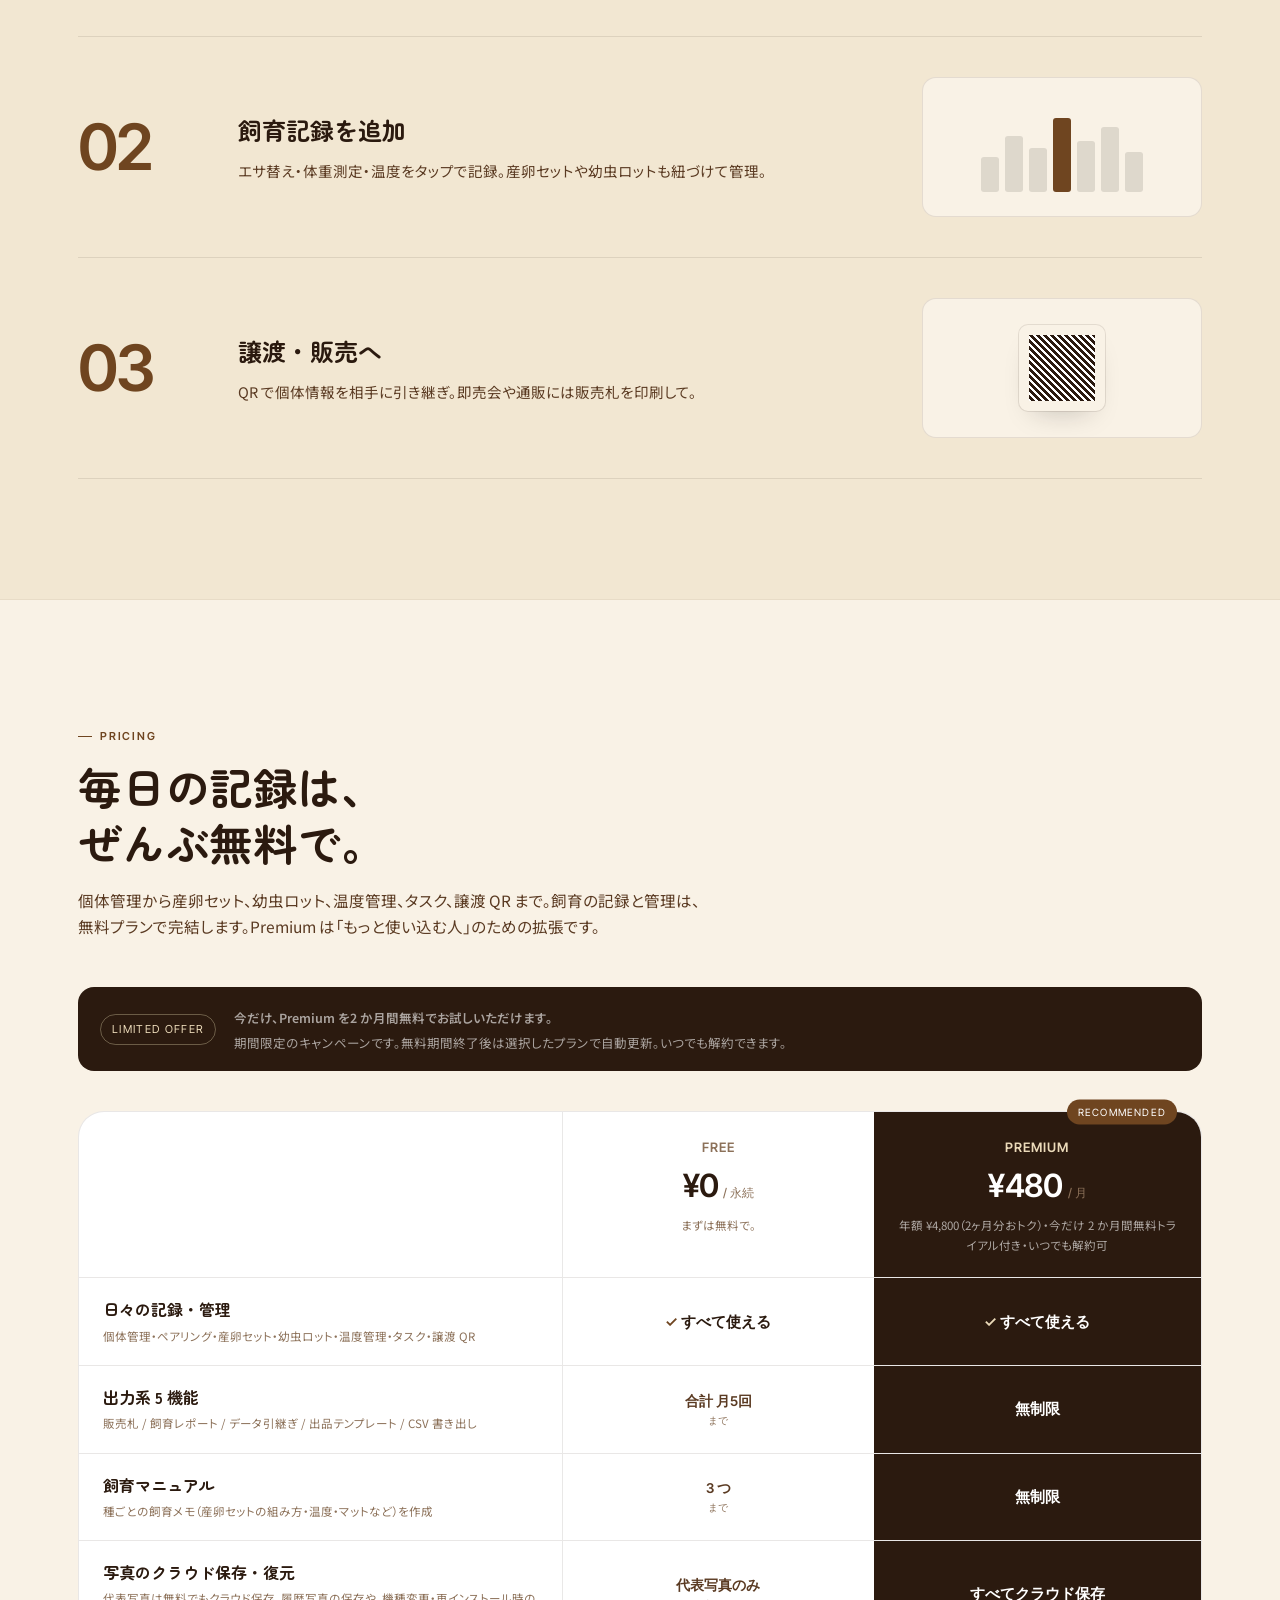
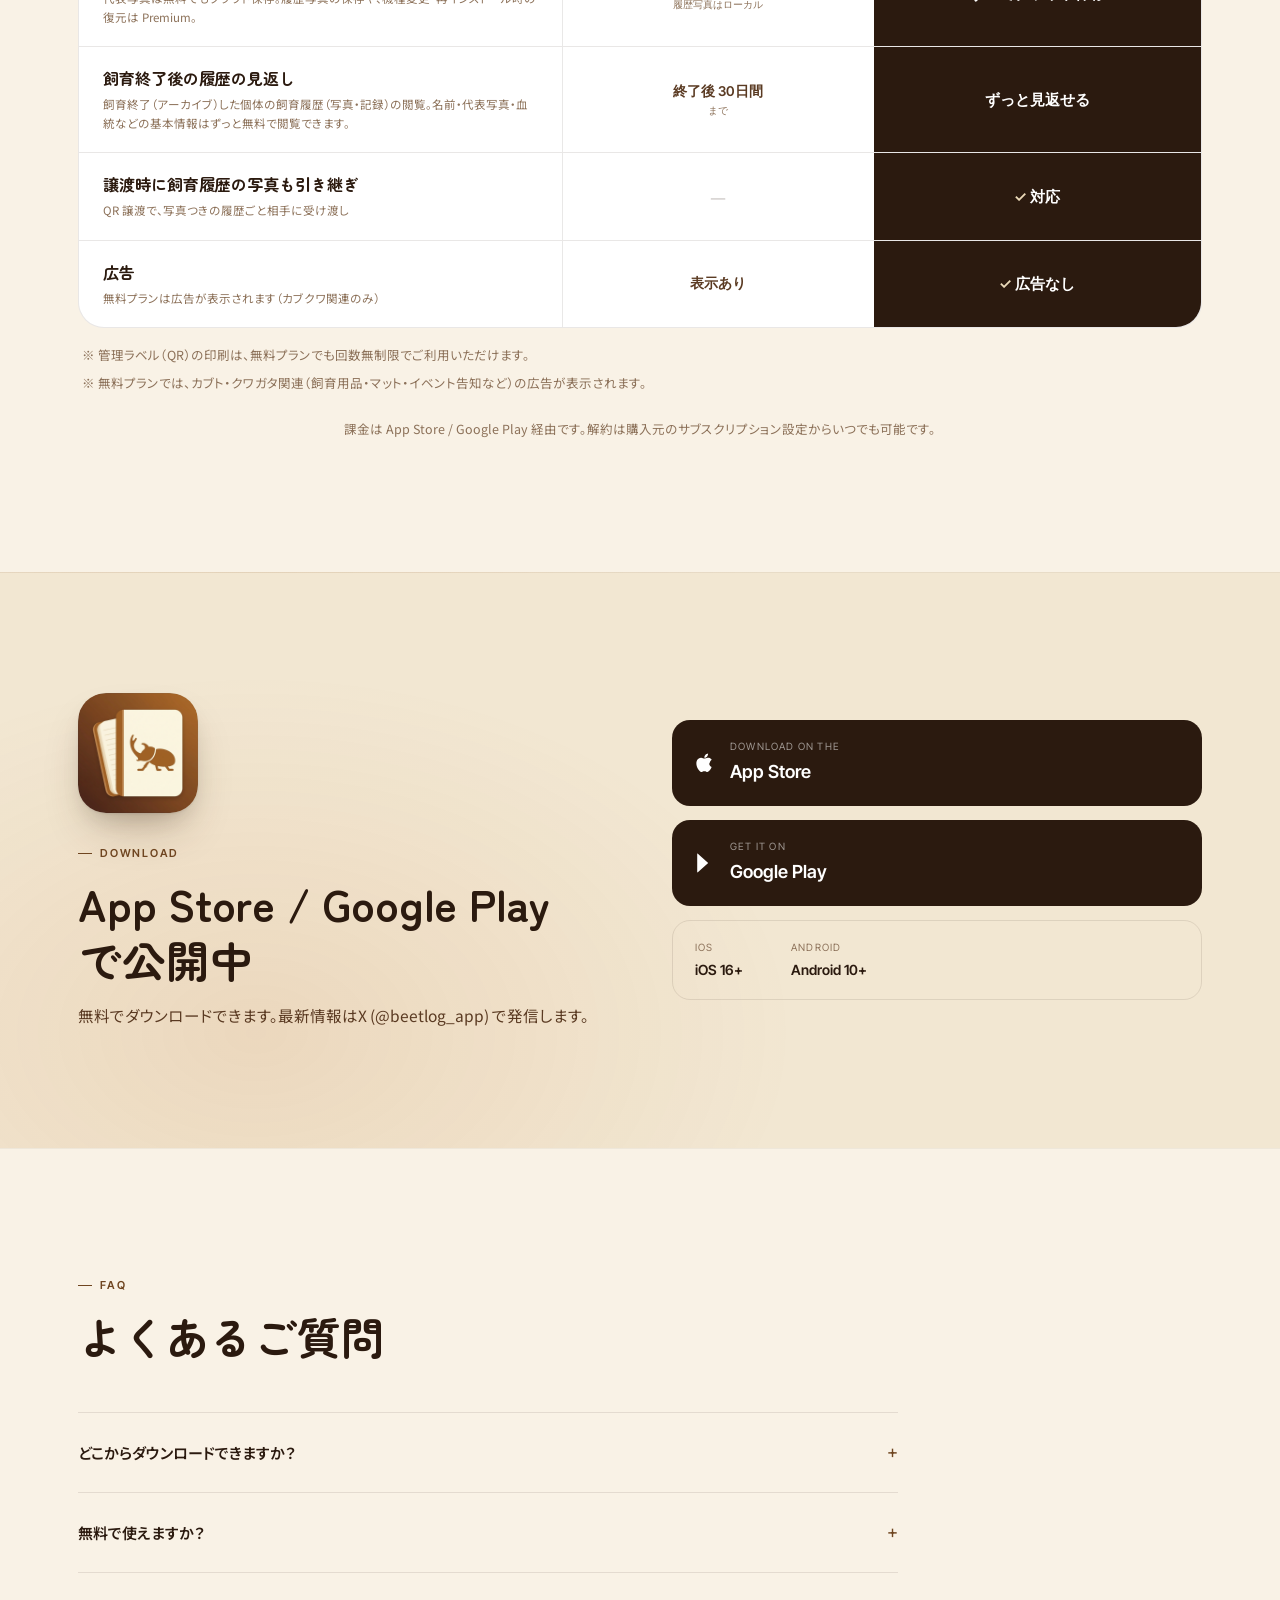
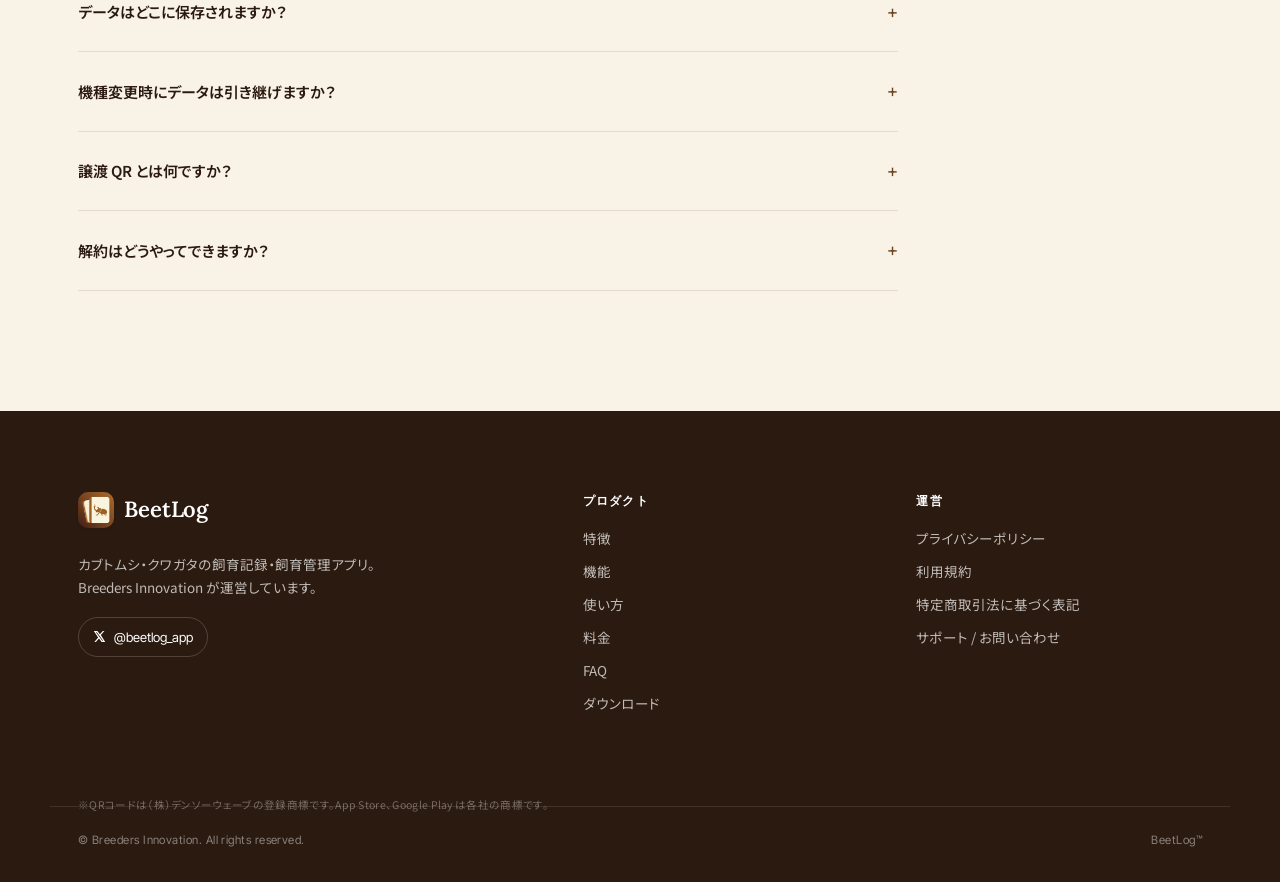
==== commit 3666ba51: "Premiumの2か月無料トライアルを期間限定（今だけ）表記に変更 - ヒーローの料金メタ・料金バナー・Premiumタグライン・   FAQ（表示側/JSON-LD）の計5箇所を更新 - バナーのタ" ====
--- a/index.html
+++ b/index.html
@@ -69,7 +69,7 @@
         {
           "@type": "Question",
           "name": "無料で使えますか？",
-          "acceptedAnswer": { "@type": "Answer", "text": "はい。個体管理・産卵セット・幼虫ロット・温度管理・タスク・譲渡QRなど、日々の飼育記録と管理は無料プランですべてお使いいただけます。Premiumでは出力系機能の回数制限解放、履歴写真のクラウド保存、飼育終了後の履歴閲覧（無料は終了後30日間）、広告なしなどが加わります。Premiumには2か月間の無料トライアルが付いています。" }
+          "acceptedAnswer": { "@type": "Answer", "text": "はい。個体管理・産卵セット・幼虫ロット・温度管理・タスク・譲渡QRなど、日々の飼育記録と管理は無料プランですべてお使いいただけます。Premiumでは出力系機能の回数制限解放、履歴写真のクラウド保存、飼育終了後の履歴閲覧（無料は終了後30日間）、広告なしなどが加わります。Premiumには今だけ期間限定で2か月間の無料トライアルが付いています。" }
         },
         {
           "@type": "Question",
@@ -169,7 +169,7 @@
         </div>
         <div class="meta-cell">
           <div class="meta-k">料金</div>
-          <div class="meta-v">Free + Premium（2 か月間無料トライアル付き）</div>
+          <div class="meta-v">Free + Premium（今だけ 2 か月間無料トライアル）</div>
         </div>
       </div>
     </div>
@@ -664,10 +664,10 @@
     </div>
 
     <div class="launch-banner">
-      <div class="lb-tag">Free Trial</div>
+      <div class="lb-tag">Limited Offer</div>
       <div class="lb-body">
-        <strong><span style="white-space:nowrap">Premium は 2 か月間、</span><span style="white-space:nowrap">無料でお試しいただけます。</span></strong>
-        <span><span style="white-space:nowrap">無料期間終了後は選択したプランで自動更新。</span><span style="white-space:nowrap">いつでも解約できます。</span></span>
+        <strong><span style="white-space:nowrap">今だけ、Premium を</span><span style="white-space:nowrap">2 か月間無料で</span><span style="white-space:nowrap">お試しいただけます。</span></strong>
+        <span><span style="white-space:nowrap">期間限定のキャンペーンです。</span><span style="white-space:nowrap">無料期間終了後は選択したプランで自動更新。</span><span style="white-space:nowrap">いつでも解約できます。</span></span>
       </div>
     </div>
 
@@ -683,7 +683,7 @@
           <div class="pl-badge">Recommended</div>
           <div class="pl-name">Premium</div>
           <div class="pl-price">¥480<span>/ 月</span></div>
-          <div class="pl-tagline">年額 ¥4,800（2ヶ月分おトク）・2 か月間無料トライアル付き・いつでも解約可</div>
+          <div class="pl-tagline">年額 ¥4,800（2ヶ月分おトク）・今だけ 2 か月間無料トライアル付き・いつでも解約可</div>
         </div>
       </div>
 
@@ -812,7 +812,7 @@
       </details>
       <details>
         <summary>無料で使えますか？<span class="faq-x">+</span></summary>
-        <p>はい。個体管理・産卵セット・幼虫ロット・温度管理・タスク・譲渡 QR など、日々の飼育記録と管理は無料プランですべてお使いいただけます。Premium との違いは主に 6 点（出力系 5 機能の回数制限の解放／飼育マニュアルの作成数無制限／履歴写真のクラウド保存・復元／飼育終了後の履歴閲覧（無料は終了後 30 日間）／譲渡時に写真も引き継ぎ／広告なし）です。また、Premium には 2 か月間の無料トライアルが付いています。</p>
+        <p>はい。個体管理・産卵セット・幼虫ロット・温度管理・タスク・譲渡 QR など、日々の飼育記録と管理は無料プランですべてお使いいただけます。Premium との違いは主に 6 点（出力系 5 機能の回数制限の解放／飼育マニュアルの作成数無制限／履歴写真のクラウド保存・復元／飼育終了後の履歴閲覧（無料は終了後 30 日間）／譲渡時に写真も引き継ぎ／広告なし）です。また、今だけ期間限定で、Premium に 2 か月間の無料トライアルが付いています。</p>
       </details>
       <details>
         <summary>データはどこに保存されますか？<span class="faq-x">+</span></summary>
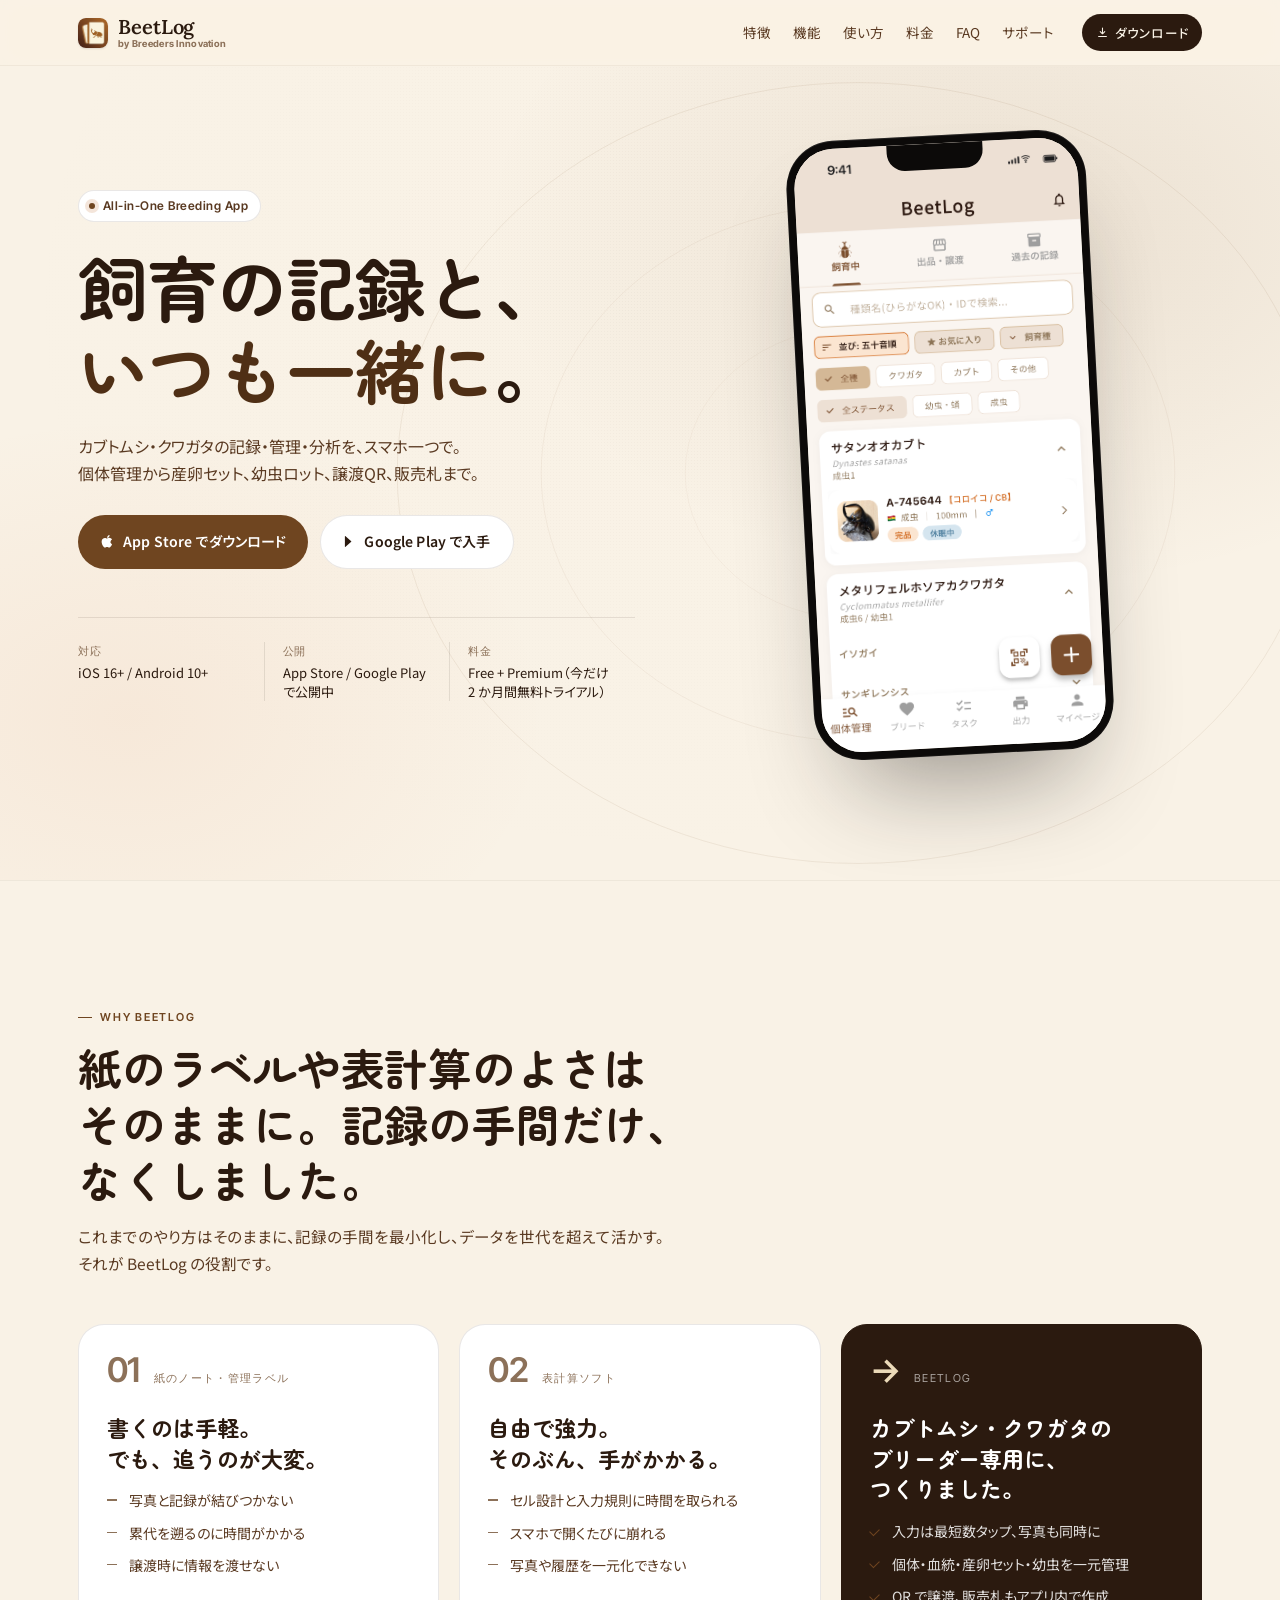
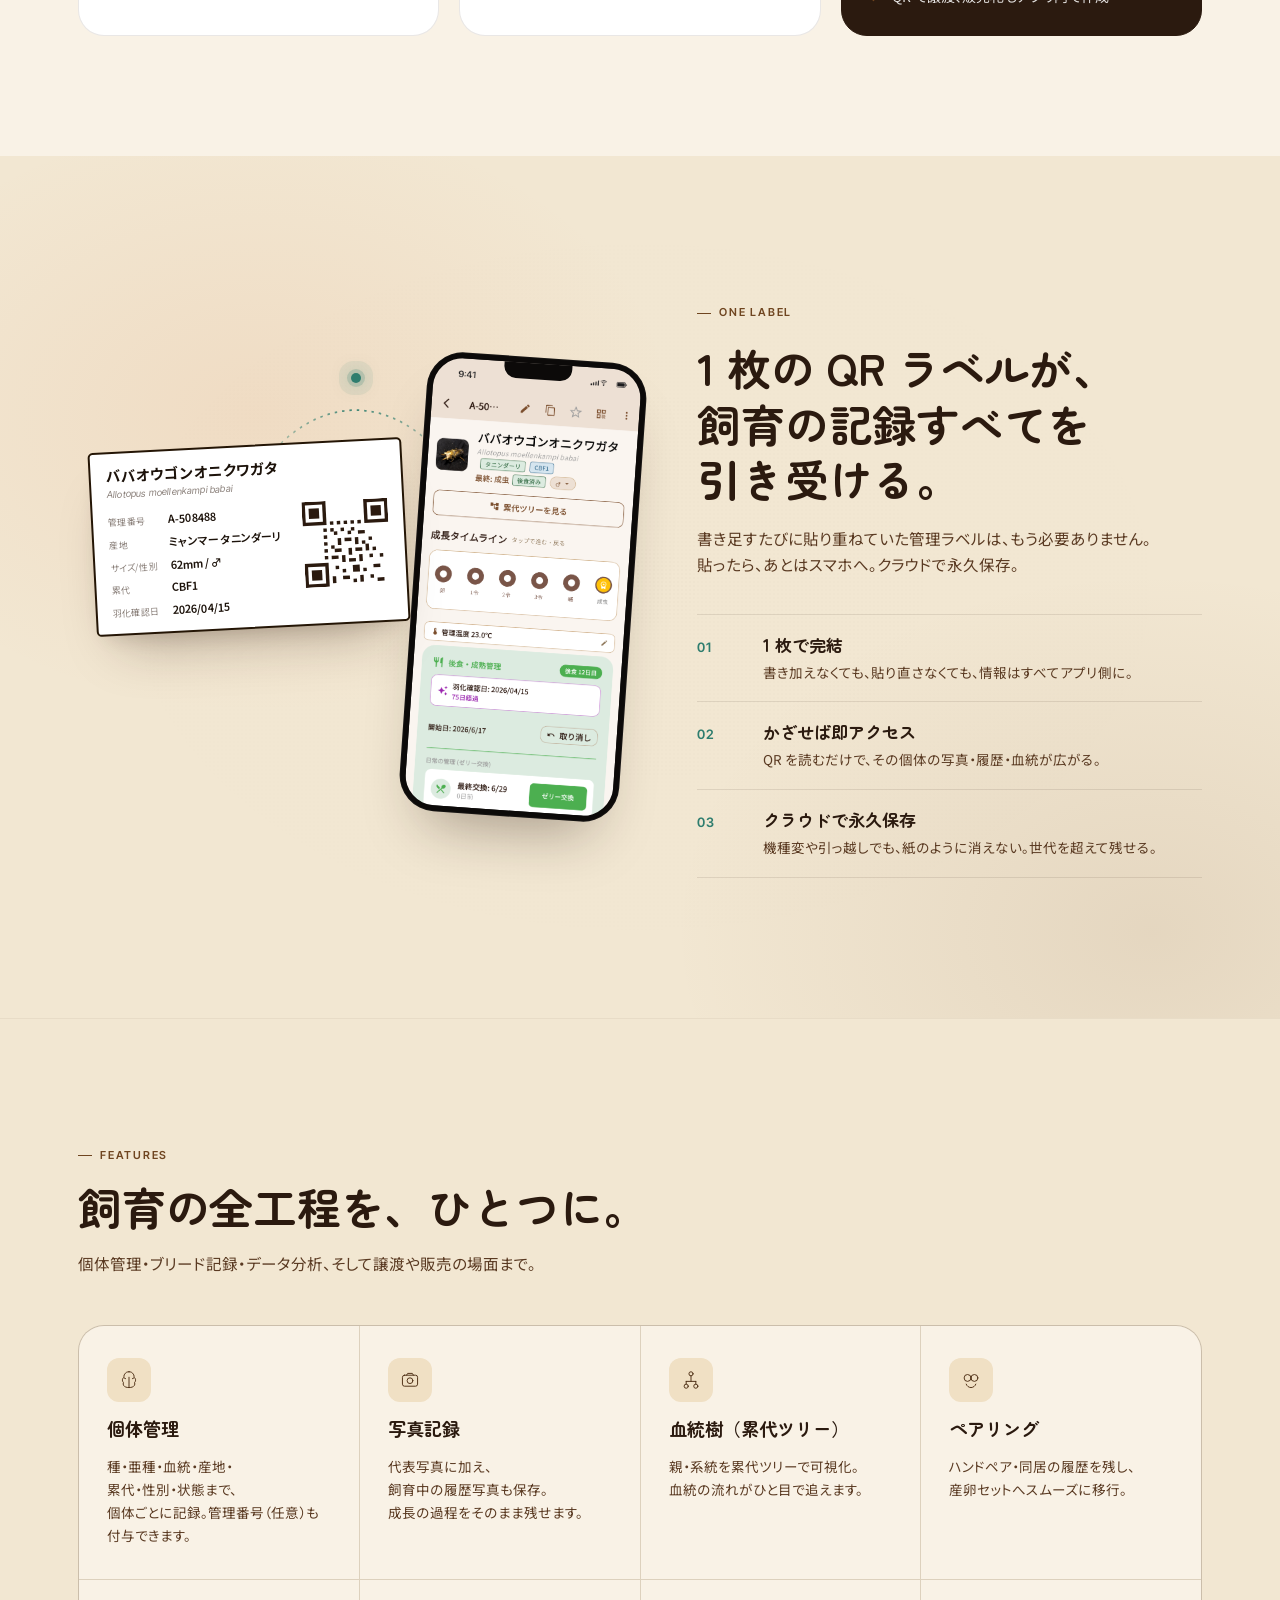
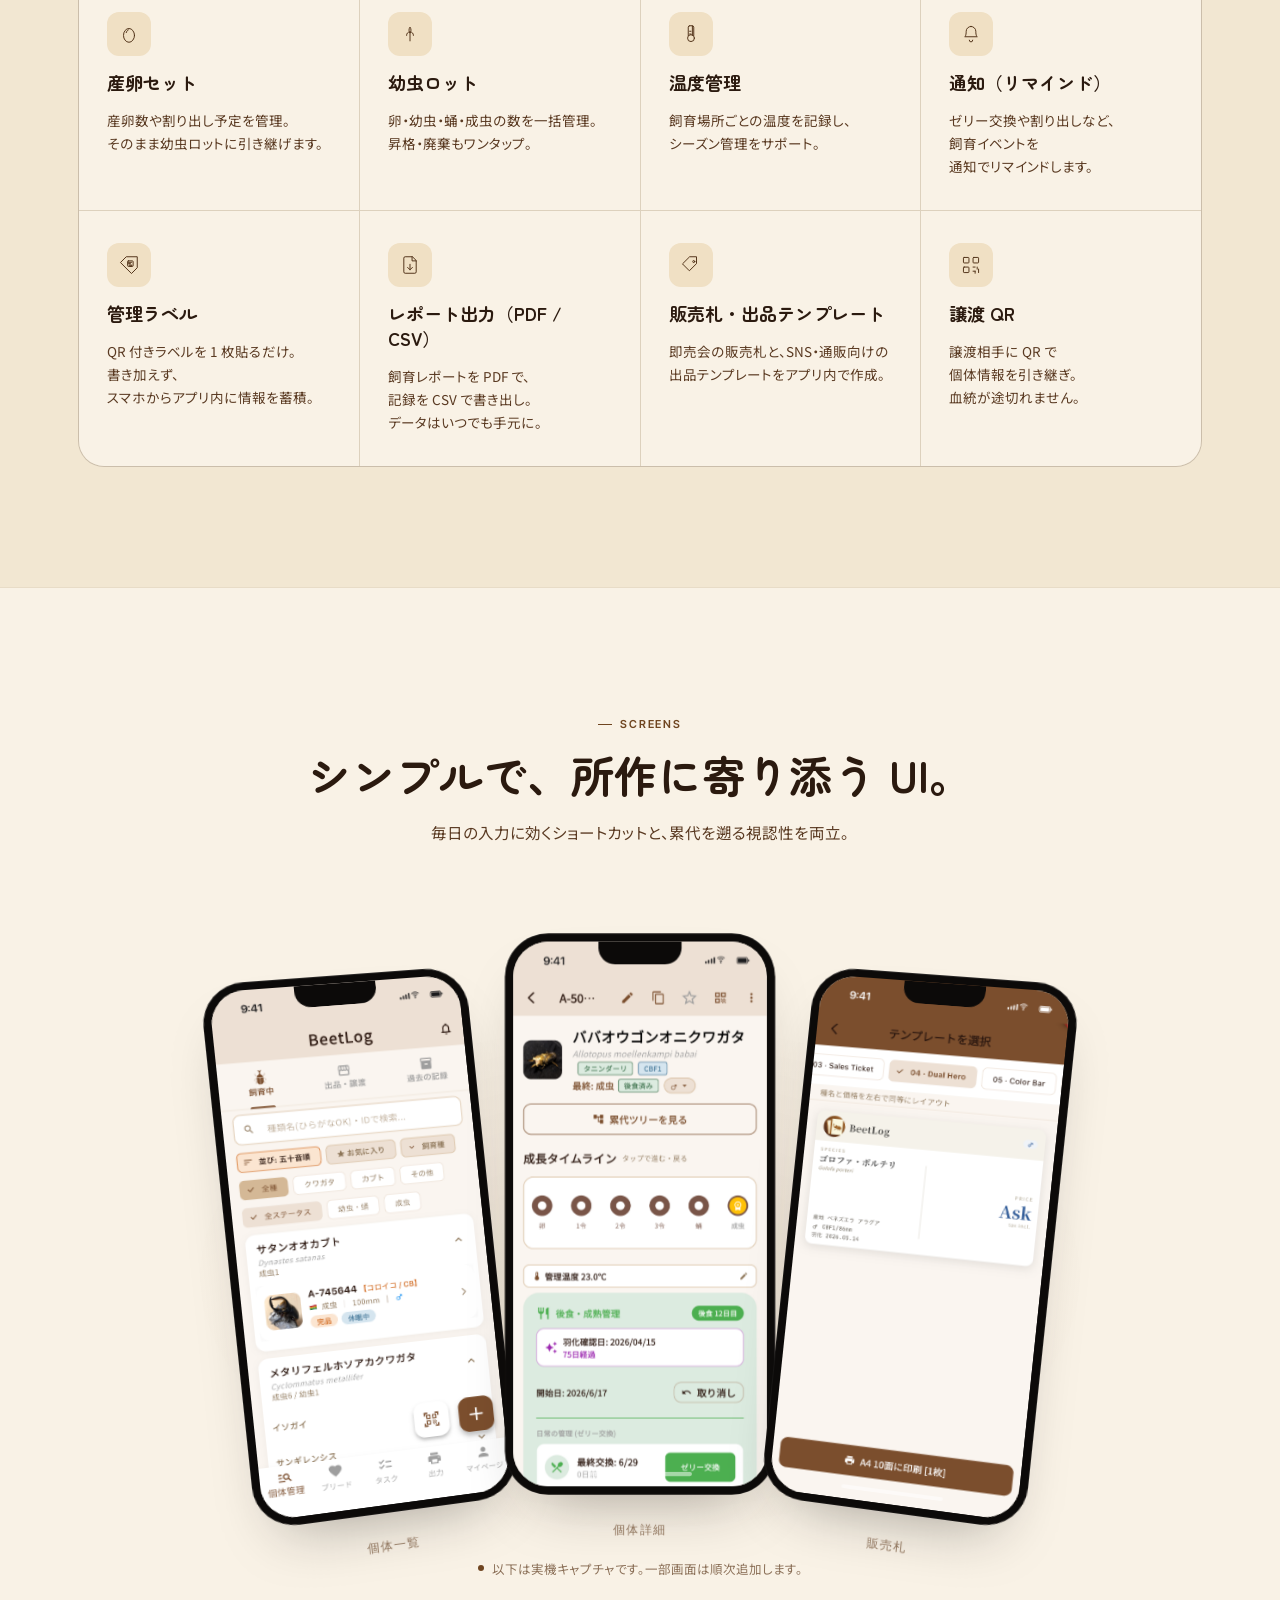
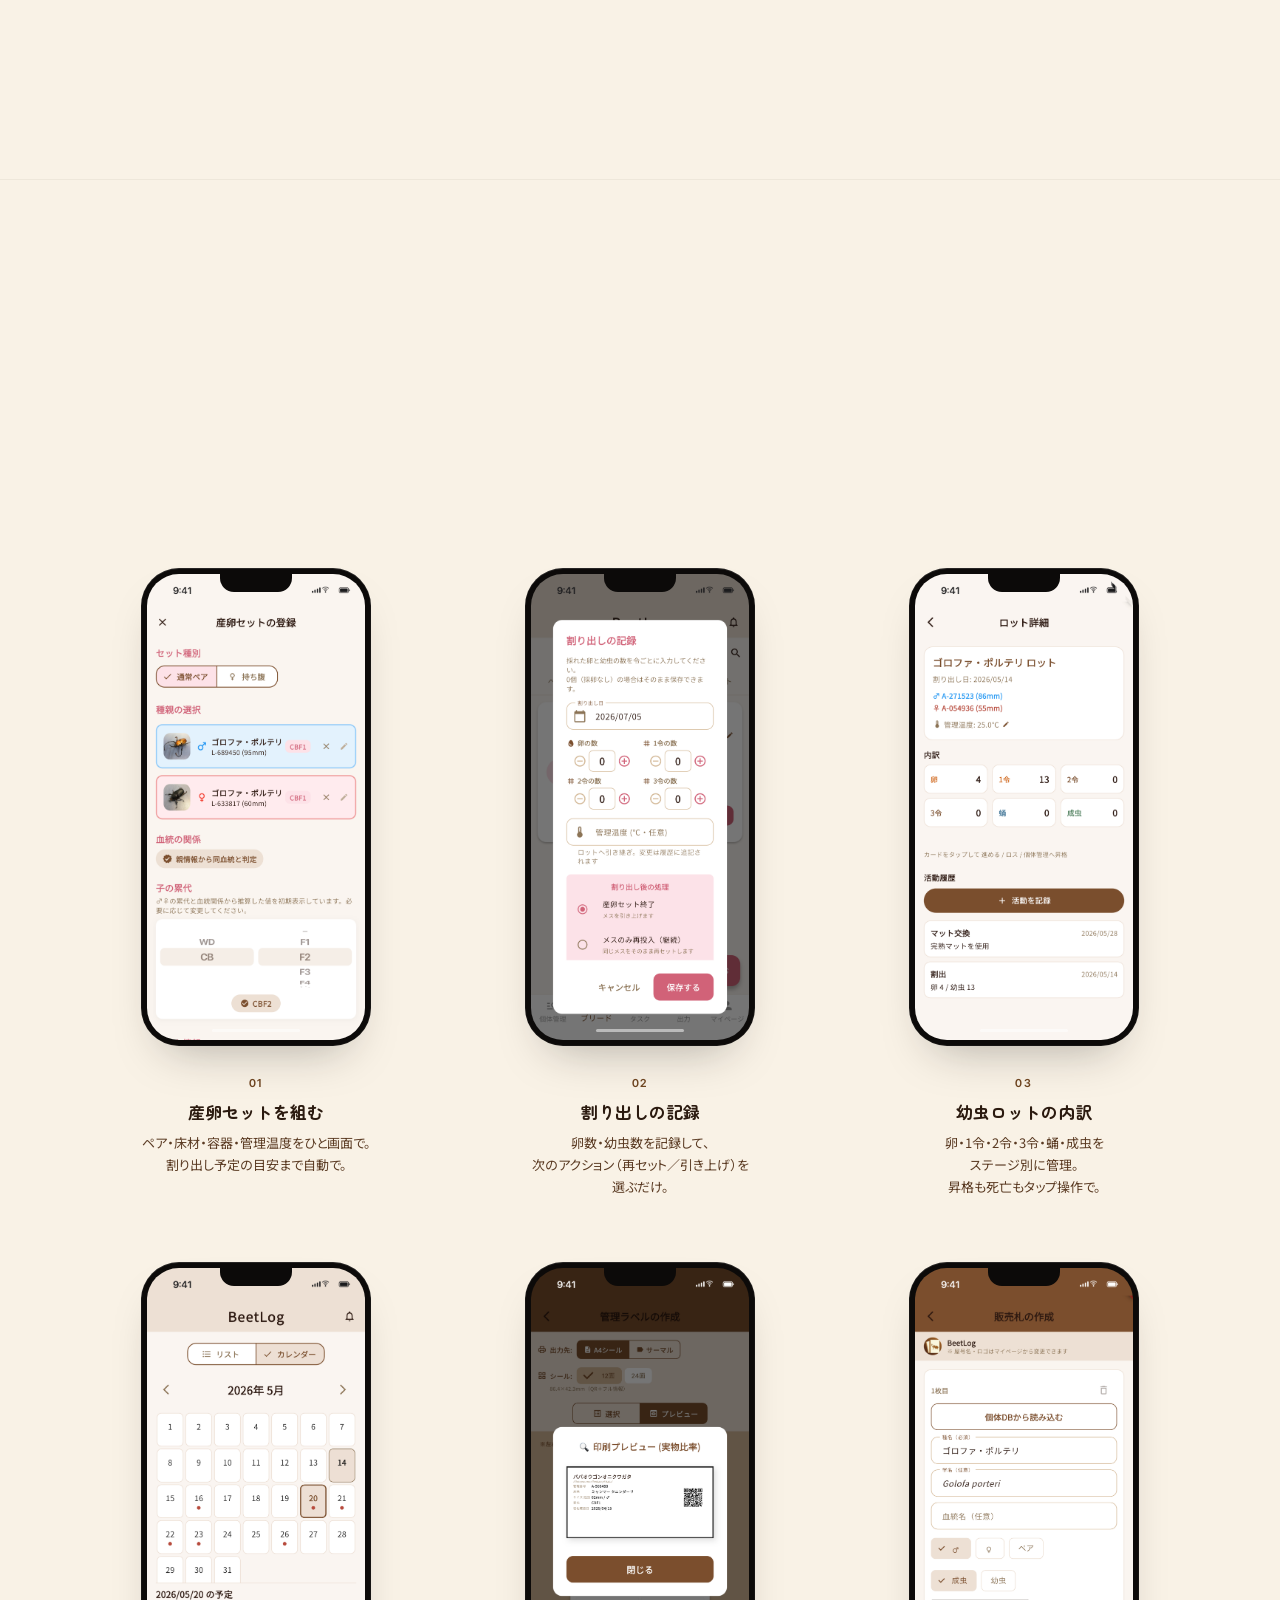
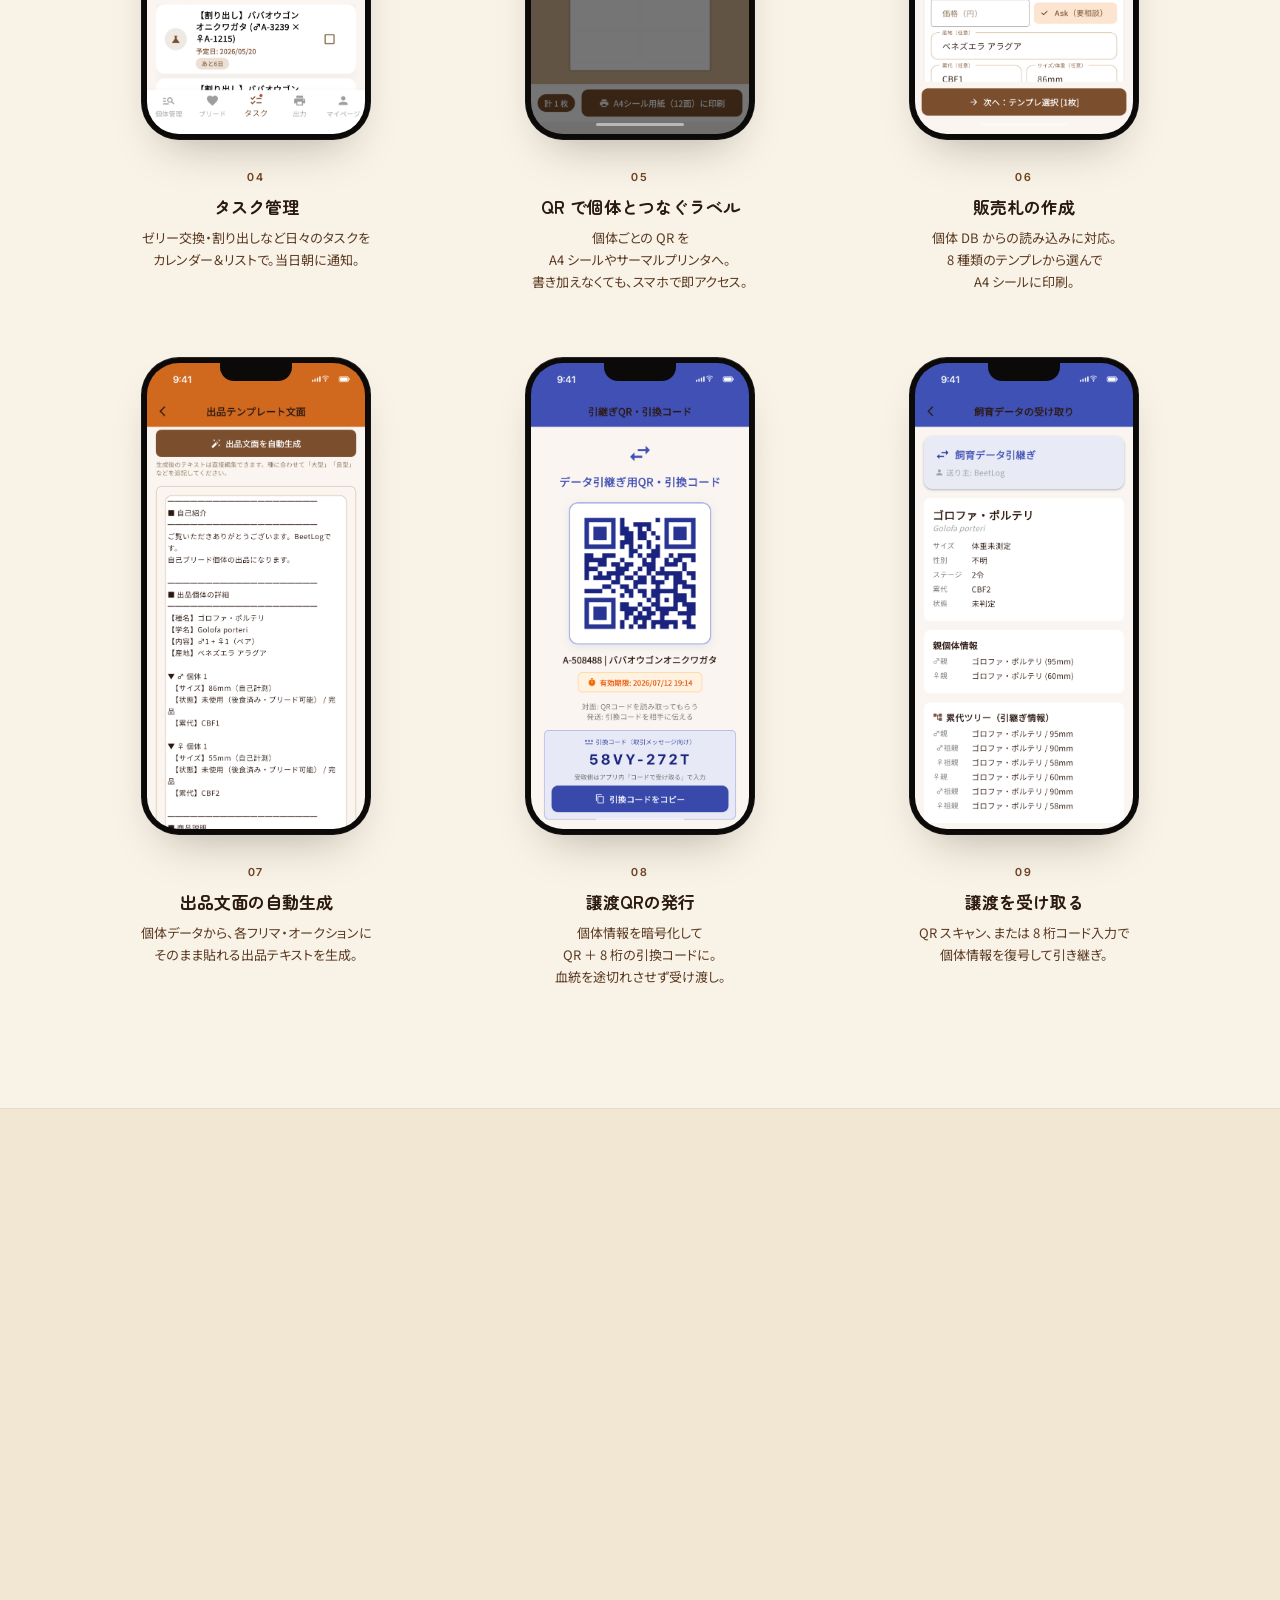
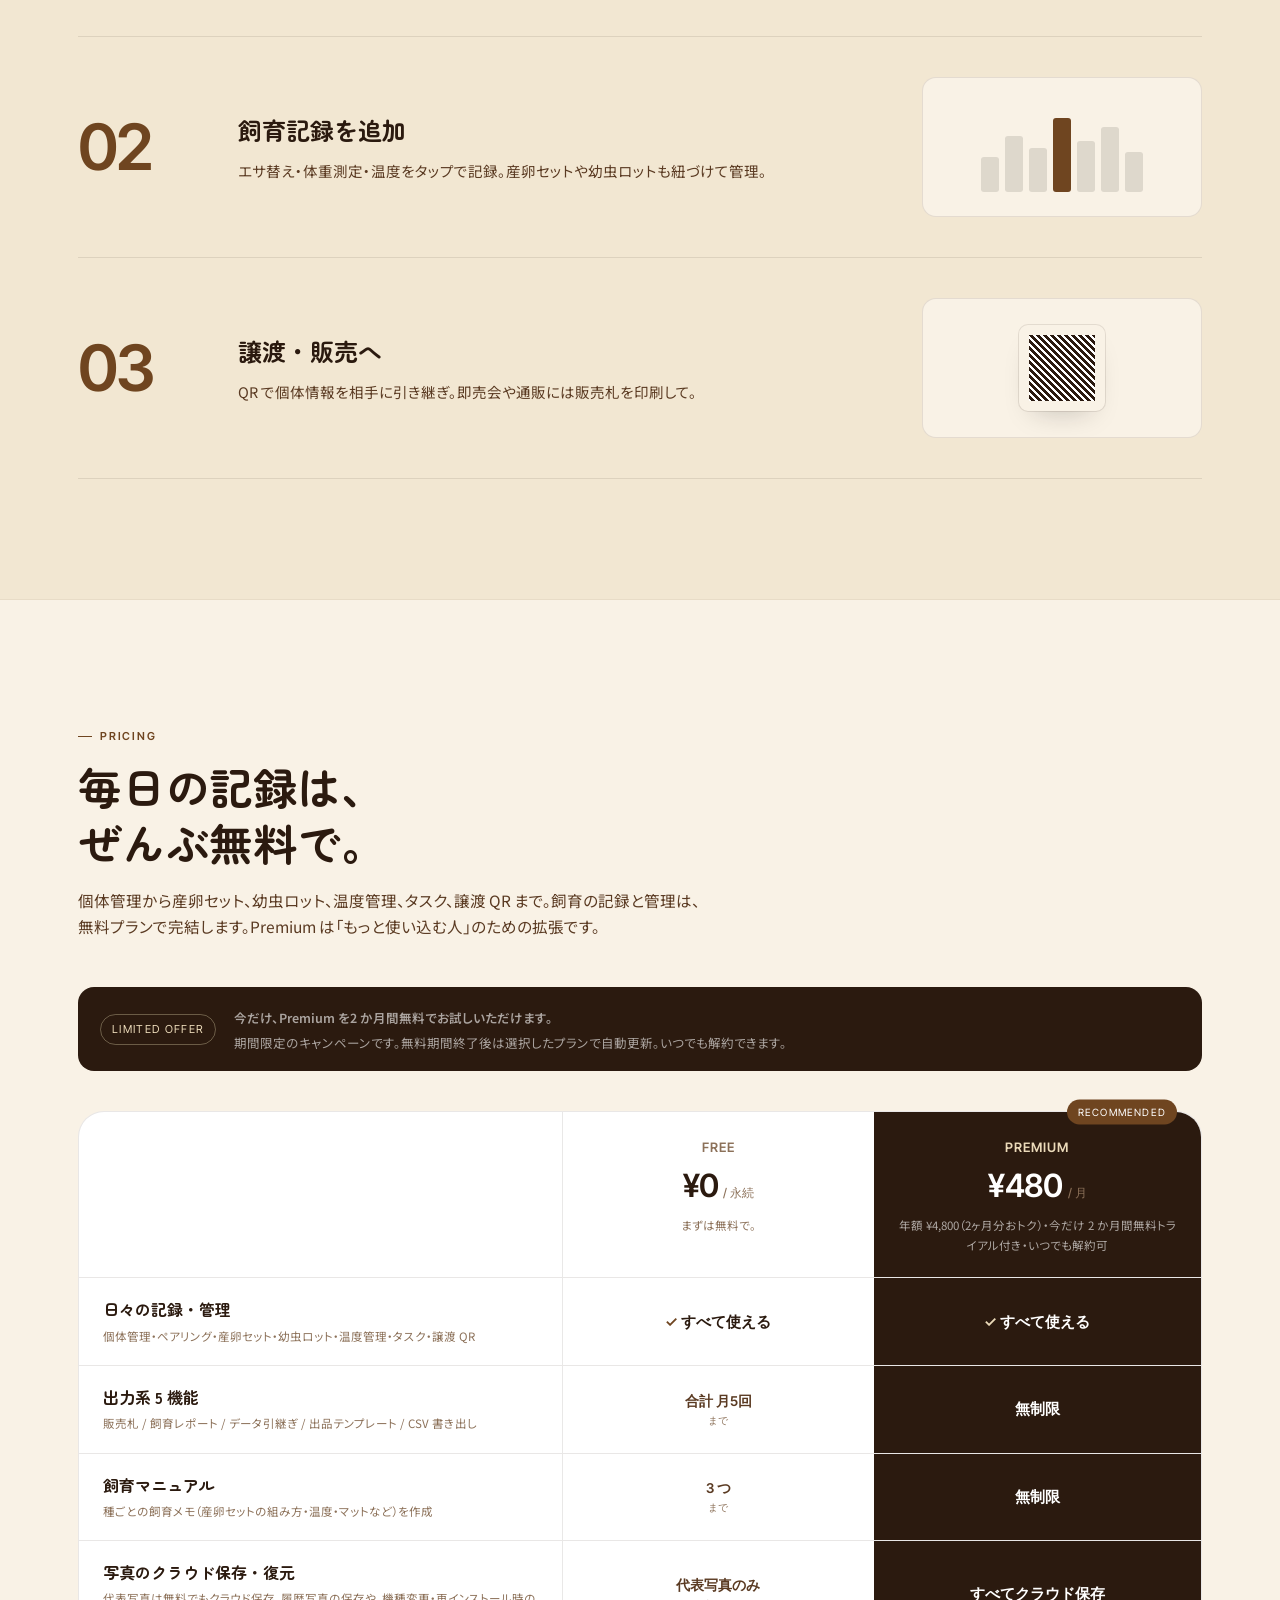
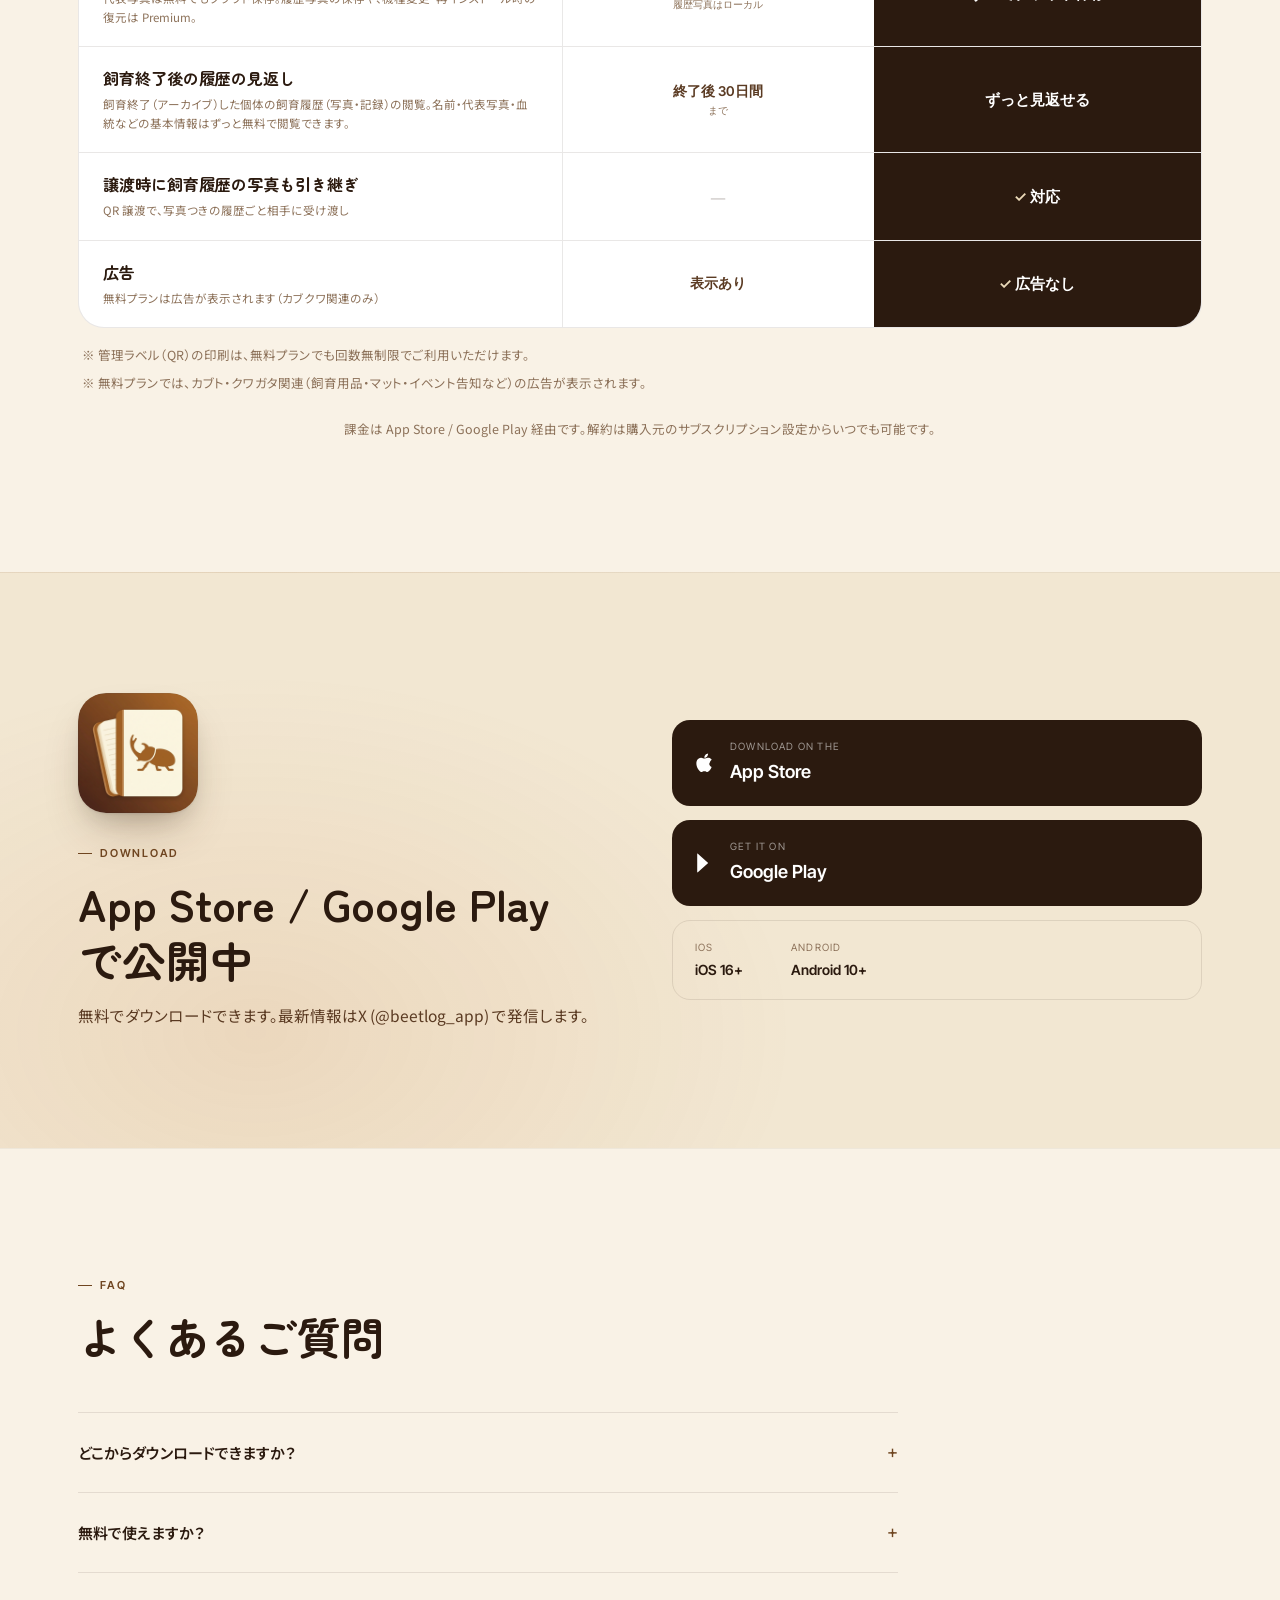
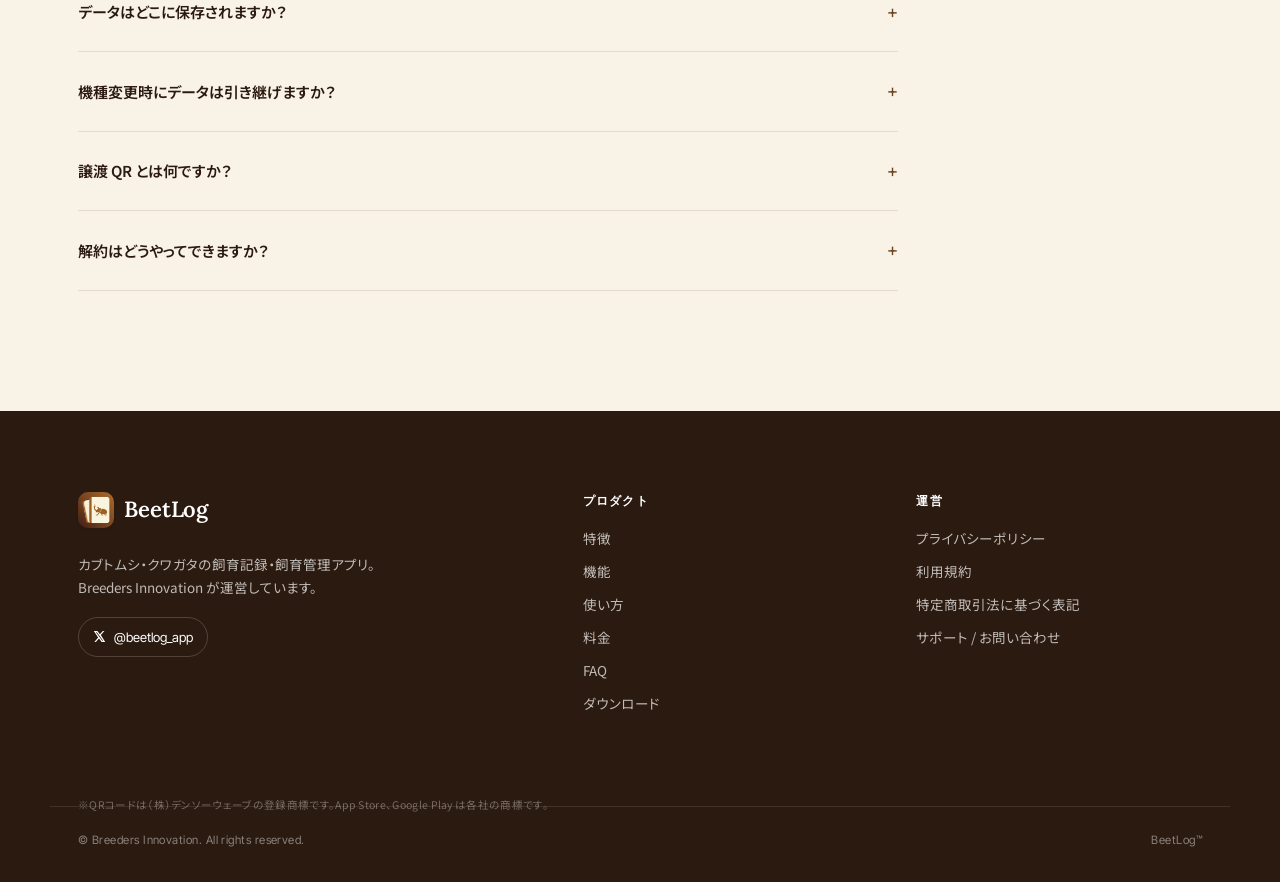
==== commit ca4507fe: "AI検索向けの構造化データ・llms.txt・robots.txtを追加 - MobileApplication に featureList（12機能）と   Free / Premium月額¥480" ====
--- a/index.html
+++ b/index.html
@@ -43,7 +43,57 @@
         "https://play.google.com/store/apps/details?id=app.beetlog"
       ],
       "inLanguage": "ja",
-      "offers": { "@type": "Offer", "price": "0", "priceCurrency": "JPY" },
+      "featureList": [
+        "個体管理（種・亜種・血統・産地・累代・性別・状態の記録）",
+        "写真記録（代表写真と飼育中の履歴写真の保存）",
+        "血統樹（累代ツリー）による血統の可視化",
+        "ペアリング管理（ハンドペア・同居の履歴）",
+        "産卵セット管理（産卵数・割り出し予定）",
+        "幼虫ロット管理（卵・幼虫・蛹・成虫のステージ別管理）",
+        "温度管理（飼育場所ごとの温度記録）",
+        "通知・リマインド（ゼリー交換や割り出しなどの飼育イベント）",
+        "管理ラベル印刷（QR付きラベル・A4シール・サーマルプリンタ対応）",
+        "レポート出力（PDF / CSV）",
+        "販売札・出品テンプレートの作成",
+        "譲渡QR（個体情報を暗号化したQRと8桁の引換コードで受け渡し）"
+      ],
+      "offers": [
+        {
+          "@type": "Offer",
+          "name": "Free",
+          "price": "0",
+          "priceCurrency": "JPY",
+          "description": "個体管理・ペアリング・産卵セット・幼虫ロット・温度管理・タスク・譲渡QRなど、日々の飼育記録と管理を無料で利用できます。出力系5機能は合計月5回まで、飼育マニュアルは3つまで。"
+        },
+        {
+          "@type": "Offer",
+          "name": "Premium（月額プラン）",
+          "price": "480",
+          "priceCurrency": "JPY",
+          "description": "出力系5機能が無制限、飼育マニュアル無制限、履歴写真のクラウド保存・復元、飼育終了後も履歴を閲覧可能、譲渡時に写真も引き継ぎ、広告非表示。",
+          "priceSpecification": {
+            "@type": "UnitPriceSpecification",
+            "price": "480",
+            "priceCurrency": "JPY",
+            "billingDuration": 1,
+            "unitCode": "MON"
+          }
+        },
+        {
+          "@type": "Offer",
+          "name": "Premium（年額プラン）",
+          "price": "4800",
+          "priceCurrency": "JPY",
+          "description": "月額プランと同じPremium機能を年額でご利用いただけます（2ヶ月分おトク）。",
+          "priceSpecification": {
+            "@type": "UnitPriceSpecification",
+            "price": "4800",
+            "priceCurrency": "JPY",
+            "billingDuration": 1,
+            "unitCode": "ANN"
+          }
+        }
+      ],
       "author": {
         "@type": "Organization",
         "name": "Breeders Innovation",
@@ -56,7 +106,25 @@
       "name": "BeetLog",
       "alternateName": "ビートログ",
       "url": "https://beetlog.app/",
-      "inLanguage": "ja"
+      "inLanguage": "ja",
+      "publisher": { "@id": "https://beetlog.app/#organization" }
+    },
+    {
+      "@type": "Organization",
+      "@id": "https://beetlog.app/#organization",
+      "name": "Breeders Innovation",
+      "url": "https://beetlog.app/",
+      "logo": "https://beetlog.app/assets/app-icon.png",
+      "sameAs": ["https://x.com/beetlog_app"]
+    },
+    {
+      "@type": "WebPage",
+      "url": "https://beetlog.app/",
+      "name": "BeetLog（ビートログ）— カブトムシ・クワガタの飼育記録・飼育管理アプリ",
+      "description": "BeetLogは、カブトムシ・クワガタのブリーダー向けの飼育記録・飼育管理アプリです。個体・血統（累代）管理、産卵セット、幼虫ロット、温度記録に加え、QR付き管理ラベルの印刷、販売札・出品テンプレートの作成、譲渡QRによる個体情報の受け渡しに対応。iOS 16以上 / Android 10以上で、無料プランから利用できます。",
+      "inLanguage": "ja",
+      "dateModified": "2026-07-25",
+      "isPartOf": { "@id": "https://beetlog.app/#organization" }
     },
     {
       "@type": "FAQPage",
